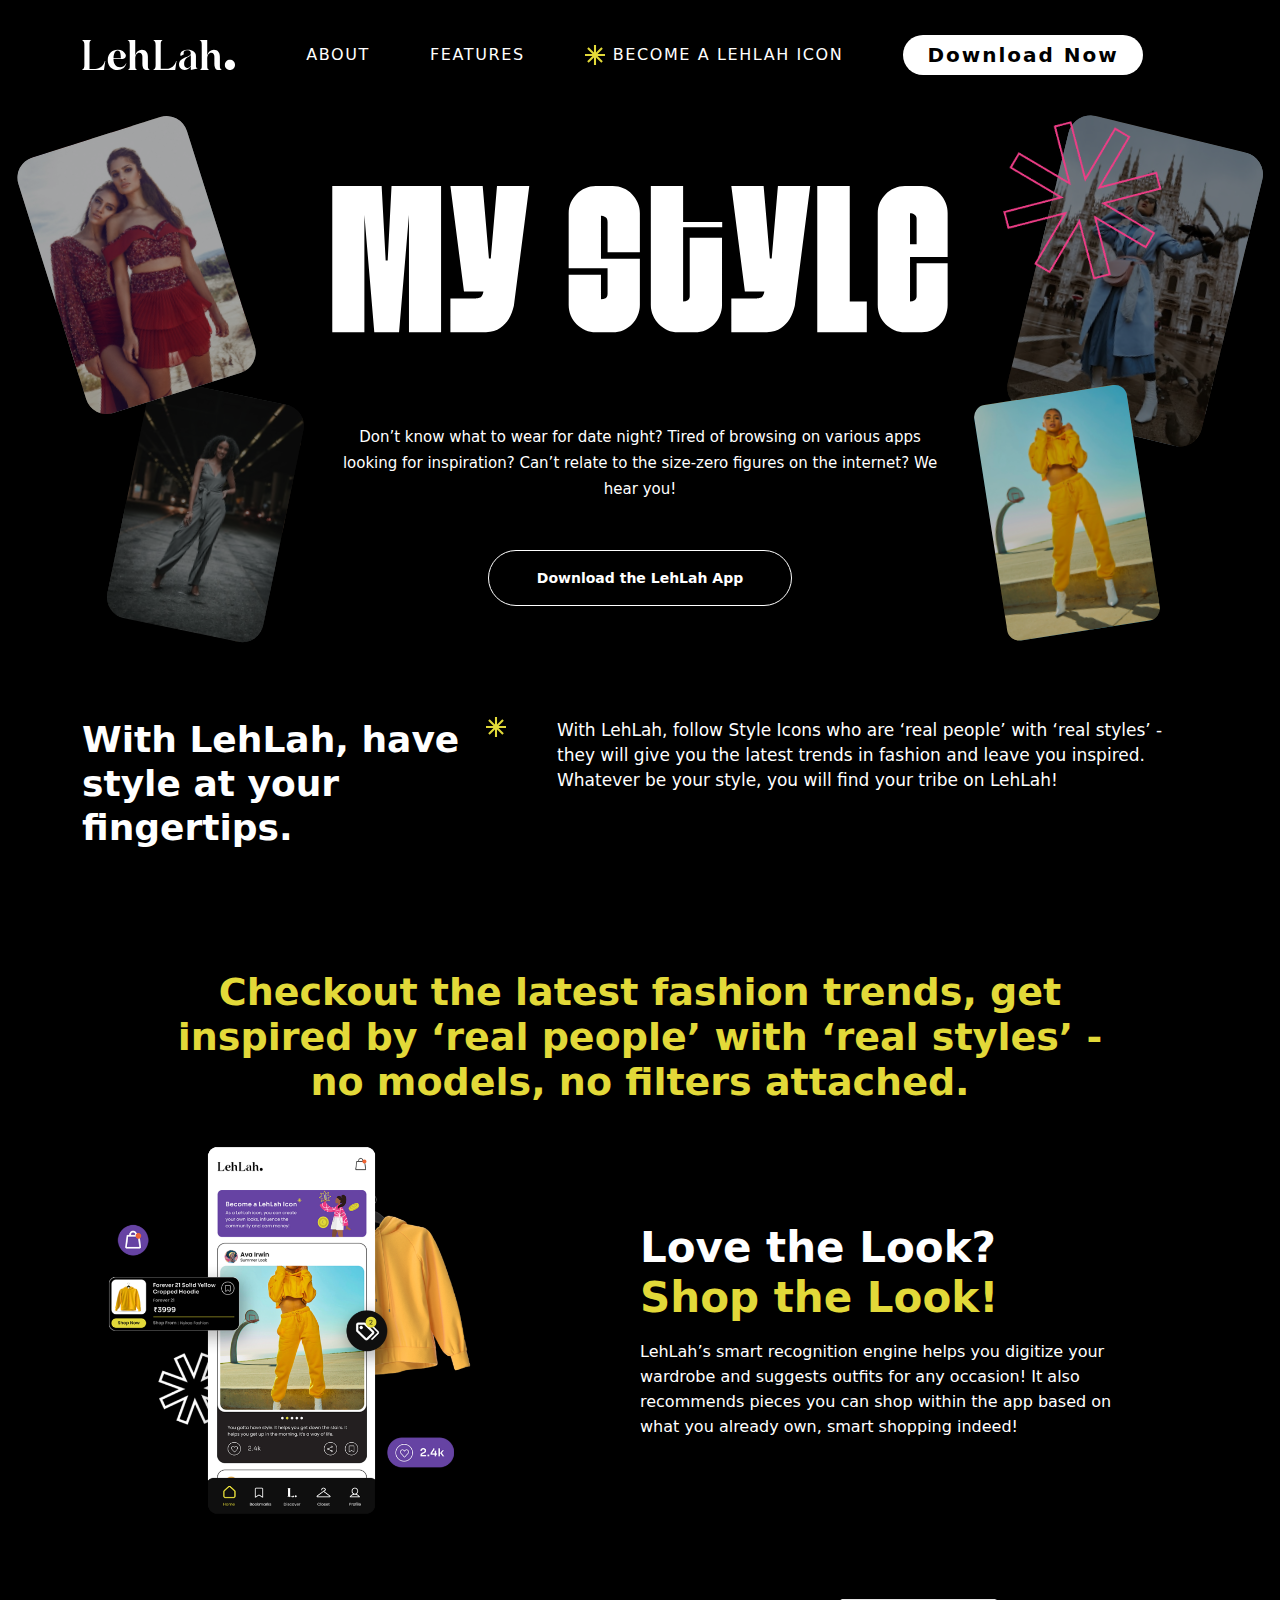
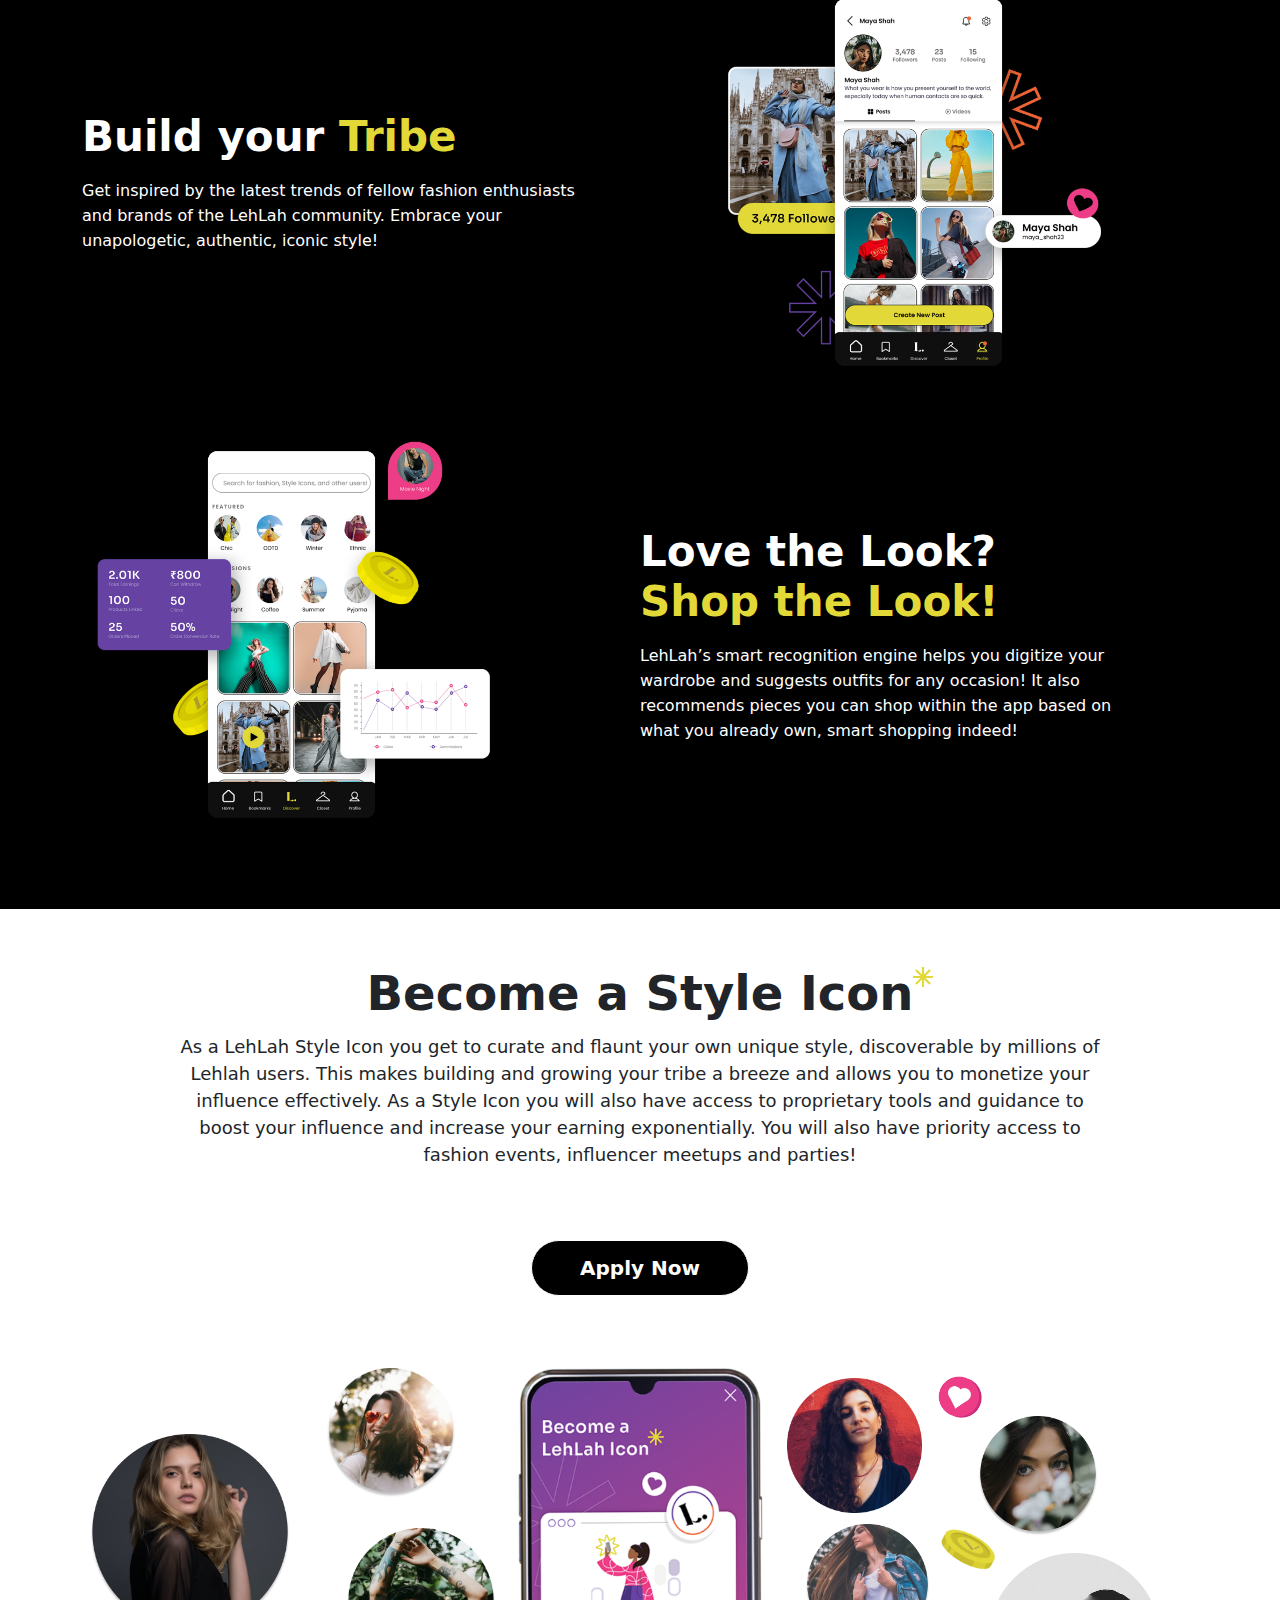
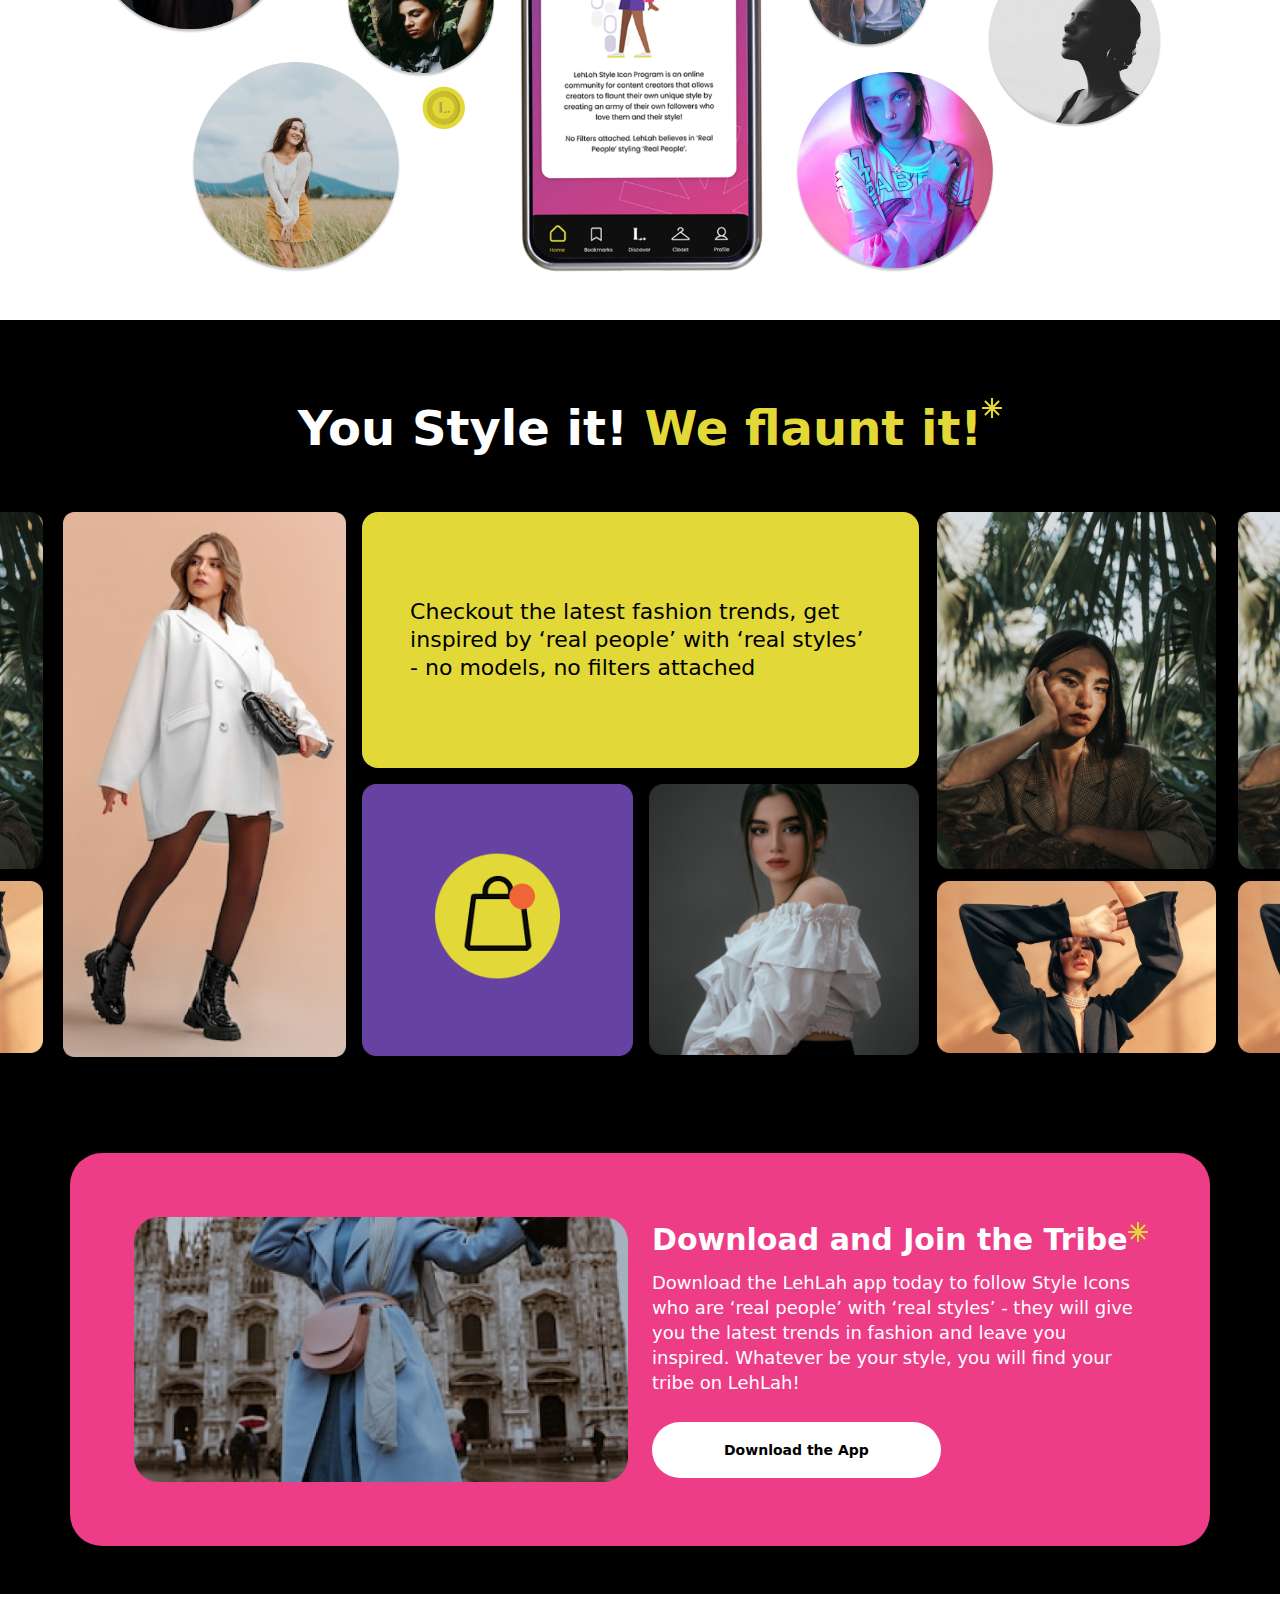
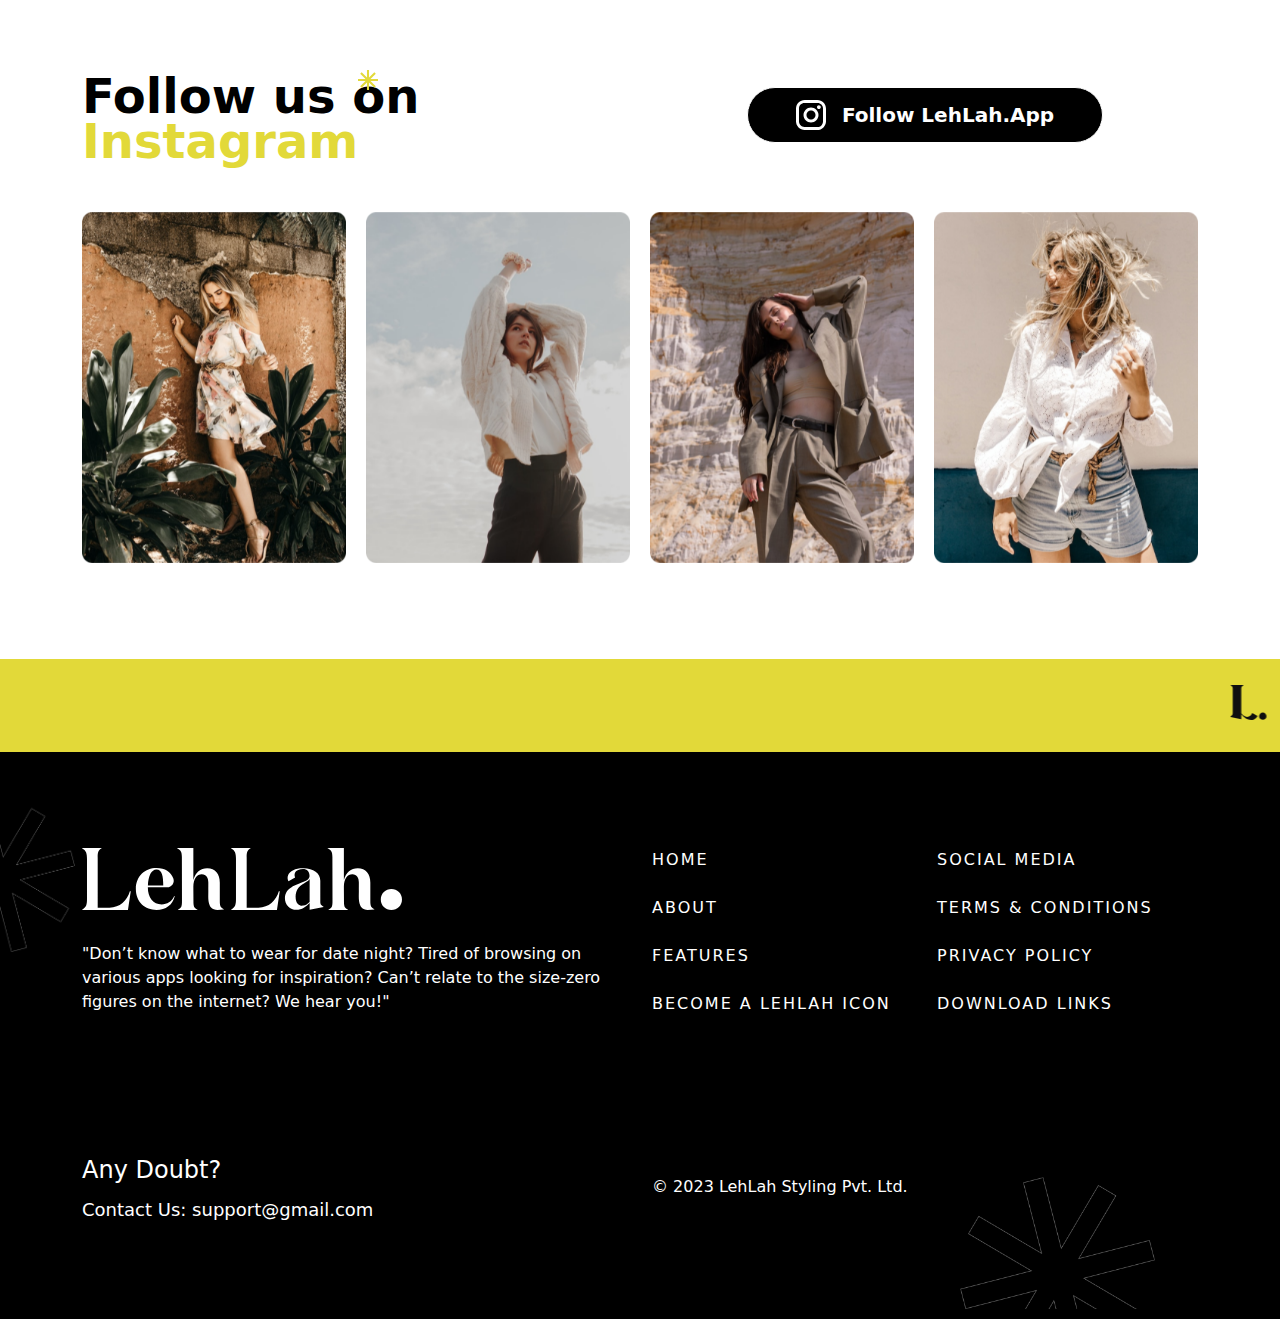
==== index.html @ a59b1213 "-" ====
<!DOCTYPE html>
<html lang="en">
<head>
    <meta charset="UTF-8">
    <!-- Static Required meta tags (should be same on every page) -->
    <meta http-equiv="content-type" content="text/html; charset=utf-8">
    <meta name="viewport" content="width=device-width, initial-scale=1, maximum-scale=1, user-scalable=0, shrink-to-fit=no">
    <meta name="theme-color" content="#1a73e9">
    <meta http-equiv='X-UA-Compatible' content='IE=edge'>

    <meta name="web-author" content="web-author-name">
    <meta name="googlebot" content="all">
    <meta name="revisit-after" content="3 days">
    <meta name="copyright" content="Site Name">
    <meta name="language" content="English">
    <meta name="reply-to" content="info@imgglobalinfotech.com">
    <meta name="distribution" content="Global">
    <meta name="rating" content="General">

    <!-- Twitter Meta -->
    <meta name="twitter:site" content="@miradontsoa">
    <meta name="twitter:creator" content="@miradontsoa">
    <meta name="twitter:card" content="summary">

    <!-- Facebook Meta -->
    <meta property="fb:app_id" content="0">

    <meta property="og:type" content="website">
    <meta property="og:image:type" content="image/jpg">
    <meta property="og:image:width" content="1200">
    <meta property="og:image:height" content="630">

    <!-- Dynamic Meta Tags (Should change for every page) -->

    <title>Lehlah.club</title>

        <!-- Required meta tags -->
    <meta name="title" content="Title here">
    <meta name="discrption" content="Discrption here">
    <meta name="keyword" content="Keyword here">

    <!-- Twitter Meta -->
    <meta name="twitter:title" content="Title here">
    <meta name="twitter:description" content="Discrption here">
    <meta name="twitter:image" content="assets/img/logo.png">

    <!-- Facebook Meta -->
    <meta property="og:url" content="">
    <meta property="og:title" content="Title here">
    <meta property="og:description" content="Discrption here">
    <meta property="og:image" content="assets/img/logo.png">
    <meta property="og:image:secure_url" content="assets/img/logo.png">
    <meta name="classification" content="Title here">
    
    <script src="assets/libs/slider/js/jquery.min.js"></script>
    <link rel="shortcut icon" type="image/x-icon" href="assets/img/logo.png">
    <link rel="icon" type="image/x-icon" href="assets/img/Index/favicon.ico">
    <!-- Bootstrap Css -->
    <link rel="stylesheet" href="assets/css/bootstrap.min.css">
    <!-- Custom Css -->
    <link rel="stylesheet" href="assets/css/style.min.css">
    <!-- slider -->
    <link rel="stylesheet" href="assets/libs/slider/css/owl.carousel.min.css">
</head>
<body class="bg-black">
<!-- navbar start -->
<nav class="navbar navbar-expand-lg container-fluid sticky-top" aria-label="Offcanvas navbar large" id="navbar">
    <div class="container">
          <a class="navbar-brand d-inline-flex" href="index.html"><img src="assets/img/Navbar/logo.svg" height="30px" width="153px" alt="logo" class="nav-logo img-fluid h-100 w-100"></a>
         <button class="navbar-toggler nav-menubtn shadow-none border-0 p-0" type="button" data-bs-toggle="offcanvas" data-bs-target="#offcanvasNavbar2" aria-controls="offcanvasNavbar2" aria-label="Toggle navigation">
           <span class="menu-icon d-inline-flex"><img src="assets/img/Navbar/menu_icon.svg" alt="menu-bar" class="img-fluid w-100 h-100"></span>
         </button>
         <div class="offcanvas offcanvas-end bg-black header-offcanvas" tabindex="-1" id="offcanvasNavbar2" aria-labelledby="offcanvasNavbar3Label">
           <div class="offcanvas-header bg-theme1">
             <div class="offcanvas-logo"><img src="assets/img/Navbar/logo.svg" alt="logo" class="h-100 w-100 img-fluid"></div>
             <button type="button" class="btn-close btn-close-white shadow-none" data-bs-dismiss="offcanvas" aria-label="Close"></button>
           </div>
           <div class="offcanvas-body h-100">
             <ul class="navbar-nav justify-content-center align-items-center flex-grow-1">
               <li class="nav-item">
                 <a class="nav-link fw-normal p-0" href="javascript:;">ABOUT</a>
               </li>
               <li class="nav-item">
                 <a class="nav-link fw-normal p-0" href="javascript:;">FEATURES</a>
               </li>
              <li class="nav-item">
                 <a class="nav-link fw-normal d-flex justify-content-center align-items-center p-0" href="becomelehlahicon.html"><span class="navstar d-inline-flex me-2"><img src="assets/img/Navbar/navStar.svg" alt="company" class="h-100 w-100 img-fluid downarrowimg"></span>BECOME A LEHLAH ICON</a>
               </li>
               <li class="nav-item">
                 <a class="btn position-relative nav-btn overflow-hidden rounded-5 fw-bold py-2 px-4 border-0 d-flex align-items-center justify-content-center" href="https://play.google.com/store/apps/details?id=app.lehlah&_branch_match_id=1176730330030926793&utm_medium=marketing&_branch_referrer=H4sIAAAAAAAAA8soKSkottLXz0nNyEnM0EssKNDLyczL1i9PTSrOLEkFALzjQs4fAAAA"><span class="z-2">Download Now</span></a>
               </li>
             </ul>
           </div>
         </div>
    </div>
</nav>
<!-- navbar end -->

<!-- hero section start -->
<div class="container-fluid heroSection overflow-hidden position-relative">
    <div class="row">
      <div class="col-md-3 col-6">
        <div class="heroleft">
          <img src="assets/img/Index/heroImg1.svg" alt="hero" class="w-100 img-fluid heroimgone">
        </div>
      </div>
      <div class="col-md-6 col-12 herocenter">
        <div class="row">
          <div class="col-12 pt-2">
          <div class="heroanimation position-relative overflow-hidden mt-3">
            <div class="animation mb-5"><img src="assets/img/Index/heroslideimg1.svg" alt="hero-animation" class="w-100 h-100 img-fluid"></div>
            <div class="animation mb-5"><img src="assets/img/Index/heroslideimg2.svg" alt="hero-animation" class="w-100 h-100 img-fluid"></div>
            <div class="animation mb-5"><img src="assets/img/Index/heroslideimg3.svg" alt="hero-animation" class="w-100 h-100 img-fluid"></div>
            <div class="animation mb-5"><img src="assets/img/Index/heroslideimg4.svg" alt="hero-animation" class="w-100 h-100 img-fluid"></div>
            <div class="animation mb-5"><img src="assets/img/Index/heroslideimg5.svg" alt="hero-animation" class="w-100 h-100 img-fluid"></div>
            <div class="animation mb-5"><img src="assets/img/Index/heroslideimg6.svg" alt="hero-animation" class="w-100 h-100 img-fluid"></div>
            <div class="animation mb-5"><img src="assets/img/Index/heroslideimg7.svg" alt="hero-animation" class="w-100 h-100 img-fluid"></div>
            <div class="animation mb-5"><img src="assets/img/Index/heroslideimg8.svg" alt="hero-animation" class="w-100 h-100 img-fluid"></div>
          </div>
          </div>
          <div class="col-12 herocontent fw-medium text-center mb-md-5 mb-4">Don’t know what to wear for date night? Tired of browsing on various apps looking for inspiration? Can’t relate to the size-zero figures on the internet? We hear you!</div>
          <div class="col-12 text-center"><a href="https://play.google.com/store/apps/details?id=app.lehlah&_branch_match_id=1176730330030926793&utm_medium=marketing&_branch_referrer=H4sIAAAAAAAAA8soKSkottLXz0nNyEnM0EssKNDLyczL1i9PTSrOLEkFALzjQs4fAAAA" class="btn custom-btn border border-1  border-white rounded-5 fw-bold d-inline-flex position-relative justify-content-center align-items-center mx-auto px-md-5 px-4 overflow-hidden"><span class="z-2 btnInner">Download the LehLah App</span></a></div>
        </div>
      </div>
      <div class="col-md-3 col-6">
        <div class="heroright position-relative">
        <img src="assets/img/Index/heroimg2.svg" alt="hero" class="w-100 img-fluid heroimgtwo z-1 position-relative">
        <div class="herorotote position-absolute top-0 z-2"><img src="assets/img/Index/rotateheroimg.svg" alt="hero-img" class="h-100"></div>
        </div>
      </div>
    </div>
</div>
<!-- hero section end -->

<!-- style section start -->
<div class="container-fluid stylesection py-md-5 py-4">
  <div class="container py-md-4 py-2">
    <div class="row gy-3">
      <div class="col-md-5 styleleft fw-bold pe-xl-4 position-relative">
        With LehLah, have style at your fingertips.
        <span class="staricon position-absolute navstar"><img src="assets/img/Navbar/navStar.svg" alt="star" class="h-100 w-100 img-fluid"></span>
      </div>
      <div class="col-md-7 styleright fw-medium">With LehLah, follow Style Icons who are ‘real people’ with ‘real styles’ - they will give you the latest trends in fashion and leave you inspired. Whatever be your style, you will find your tribe on LehLah!</div>
    </div>
  </div>
</div>
<!-- style section end -->

<!-- carousel section start-->
<!-- <div class="container-fluid px-0 carouselsection ">
  <div class="owl-carousel owl-theme style-carousel row">
    <div class="item col-12"> 
      <div class="cardd position-relative h-100">
        <div class="carouselimg"><img src="assets/img/Index/carouselimg1.png" alt="carousel-img" class="img-fluid h-100 w-100"></div>
        <div class="row  mx-0 w-100 h-100 position-absolute top-0 start-0 cardd-content">
          <div class="col-12 d-flex justify-content-end pb-5"><div class="arrow rounded-pill m-4"><img src="assets/img/Index/arrow.svg" alt="arrow" class="arrowicon"></div></div>
          <div class="col-12 pt-4 ps-md-3">
            <div class="row mx-0">
              <div class="col-12 cardd-heading fw-bold">For Style Icons</div>
              <div class="col-12 cardd-subheading fw-bold py-2">Build your Fashion Tribe</div>
              <div class="col-12 cardd-title fw-medium">As a LehLah Style Icon, your stay authentic to your style with complete creative freedom to flaunt it just the way your wear it. LehLah believes in 'Real People' styling 'Real People'.</div>
            </div>
          </div>
        </div>
      </div>
    </div>
    <div class="item col-12"> 
      <div class="cardd position-relative h-100">
        <div class="carouselimg"><img src="assets/img/Index/carouselimg2.png" alt="carousel-img" class="w-100 h-100 img-fluid"></div>
        <div class="row position-absolute top-0 start-0 h-100 w-100 mx-0 cardd-content">
          <div class="col-12 d-flex justify-content-end pb-5"><div class="arrow rounded-pill m-4"><img src="assets/img/Index/arrow.svg" alt="arrow" class="arrowicon"></div></div>
          <div class="col-12 pt-4 ps-md-3">
            <div class="row mx-0">
              <div class="col-12  cardd-heading fw-bold">Shop the Look</div>
              <div class="col-12  cardd-subheading fw-bold py-2">Browse through our curated content</div>
              <div class="col-12  cardd-title fw-medium">Search for style inspiration and fashion products  from millions of users and shop the products  that are tried and tested by your favourite Style Icons  right on the app!</div>
            </div>
          </div>
        </div>
   
      </div>
    </div>
    <div class="item col-12"> 
      <div class="cardd position-relative h-100">
        <div class="carouselimg"><img src="assets/img/Index/carouselimg4.png" alt="carousel-img" class="w-100 h-100 img-fluid"></div>
          <div class="row position-absolute top-0 start-0 h-100 w-100 mx-0 cardd-content">
            <div class="col-12 d-flex justify-content-end pb-5"><div class="arrow rounded-pill m-4"><img src="assets/img/Index/arrow.svg" alt="arrow" class="arrowicon"></div></div>
            <div class="col-12 pt-4 ps-md-3">
              <div class="row mx-0">
                <div class="col-12 cardd-heading fw-bold">Earn Money</div>
                <div class="col-12 cardd-subheading fw-bold py-2">Monetize your Influence</div>
                <div class="col-12 cardd-title fw-medium">Every time someone shop's your look you earn a % of the purchase.</div>
              </div>
            </div>
          </div>
      </div>
    </div>
</div>
</div> -->
<!-- carousel section end-->

<!-- latest fashion section start -->
<div class="container-fluid latest-fashion py-md-5 py-4">
  <div class="container">
    <div class="row">
      <div class="col-md-10 latestfashionheading fw-bold  mx-auto text-center">Checkout the latest fashion trends, get inspired by ‘real people’ with ‘real styles’ - no models, no filters attached.</div>
      <div class="col-12 py-md-3 py-2">
        <div class="row align-items-center mx-0">
          <div class="col-md-6 px-0">
            <div class="fashionimg mx-md-0 mx-auto"><img src="assets/img/Index/fashionimg1.png" alt="fashion" class="img-fluid h-100 w-100"></div>
          </div>
          <div class="col-md-6 px-0">
            <div class="row fashion-content mx-0">
              <div class="col-12 px-0 fashion-subheading fw-bold ">Love the Look?</div>
              <div class="col-12 px-0 fashion-subheading text-theme1 fw-bold">Shop the Look!</div>
              <div class="col-sm-11 px-0 fashion-title fw-medium mt-3 ">LehLah’s smart recognition engine helps you digitize your wardrobe and suggests outfits for any occasion! It also recommends pieces you can shop within the app based on what you already own, smart shopping indeed!</div>
            </div>
          </div>
        </div>
      </div>
      <div class="col-12 py-md-3 py-2">
        <div class="row align-items-center mx-0">
          <div class="col-md-6 px-0 order-2 order-md-1">
            <div class="row fashion-content mx-0">
              <div class="col-12 px-0 fashion-subheading fw-bold">Build your <span class="text-theme1">Tribe</span> </div>
              <div class="col-sm-11 px-0 fashion-title fw-medium mt-3 ">Get inspired by the latest trends of fellow fashion enthusiasts and brands of the LehLah community. Embrace your unapologetic, authentic, iconic style!</div>
            </div>
          </div>
          <div class="col-md-6 px-0 order order-1 order-md-2">
            <div class="fashionimg mx-auto"><img src="assets/img/Index/fashionimg2.png" alt="fashion" class="img-fluid h-100 w-100"></div>
          </div>
        </div>
      </div>
      <div class="col-12 py-md-3 py-2">
        <div class="row align-items-center mx-0">
          <div class="col-md-6 px-0">
            <div class="fashionimg mx-md-0 mx-auto"><img src="assets/img/Index/fashionimg3.png" alt="fashion" class="img-fluid h-100 w-100"></div>
          </div>
          <div class="col-md-6 px-0">
            <div class="row fashion-content mx-0">
              <div class="col-12 px-0 fashion-subheading fw-bold ">Love the Look?</div>
              <div class="col-12 px-0 fashion-subheading text-theme1 fw-bold">Shop the Look!</div>
              <div class="col-sm-11 px-0 fashion-title fw-medium mt-3">LehLah’s smart recognition engine helps you digitize your wardrobe and suggests outfits for any occasion! It also recommends pieces you can shop within the app based on what you already own, smart shopping indeed!</div>
            </div>
          </div>
        </div>
      </div>
    </div>
  </div>
</div>
<!-- latest fashion section end -->

<!-- style-icon section start -->
<div class="container-fluid styleicon bg-white py-md-5 py-4">
  <div class="container">
    <div class="row">
      <div class="col-12 fw-bold styleicon-heading text-center position-relative">Become a Style Icon<span class="staricon position-absolute navstar"><img src="assets/img/Navbar/navStar.svg" alt="star" class="h-100 w-100 img-fluid"></span></div>
      <div class="col-lg-10 mx-auto text-center styleicon-title fw-medium pt-1 pb-md-4 pb-2">As a LehLah Style Icon you get to curate and flaunt your own unique style, discoverable by millions of Lehlah users. This makes building and growing your tribe a breeze and allows you to monetize your influence effectively. As a Style Icon you will also have access to proprietary tools and guidance to boost your influence and increase your earning exponentially. You will also have priority access to fashion events, influencer meetups and parties!</div>
      <div class="col-12 text-center py-lg-5 py-md-4 py-2"><a href="https://play.google.com/store/apps/details?id=app.lehlah&_branch_match_id=1176730330030926793&utm_medium=marketing&_branch_referrer=H4sIAAAAAAAAA8soKSkottLXz0nNyEnM0EssKNDLyczL1i9PTSrOLEkFALzjQs4fAAAA" class="btn custom-btn apply-btn border border-1  border-white rounded-5 fw-bold d-inline-flex position-relative justify-content-center align-items-center mx-auto px-5 overflow-hidden"><span class="z-2 btnInner">Apply Now</span></a></div>
      <div class="col-12 pt-md-4 pt-2">
        <div class="row userIcons">
          <div class="col position-relative">
            <div class="iconone position-absolute"><img src="assets/img/Index/user5.png" alt="user" class="w-100 h-100 img-fluid"></div>
            <div class="icontwo position-absolute"><img src="assets/img/Index/user2.png" alt="user" class="w-100 h-100 img-fluid"></div>
            <div class="iconthree position-absolute"><img src="assets/img/Index/user3.png" alt="user" class="w-100 h-100 img-fluid"></div>
            <div class="iconfour position-absolute"><img src="assets/img/Index/user4.png" alt="user" class="w-100 h-100 img-fluid"></div>
            <div class="iconfive position-absolute"><img src="assets/img/Index/user1.png" alt="user" class="w-100 h-100 img-fluid"></div>
          </div>
          <div class="col-md-auto col-6 mx-auto">
            <div class="mobile-icon mx-auto"><img src="assets/img/Index/mobile.png" alt="mobile" class="w-100 h-100 img-fluid"></div>
          </div>
          <div class="col position-relative">
            <div class="iconsix position-absolute"><img src="assets/img/Index/user6.png" alt="user" class="w-100 h-100 img-fluid"></div>
            <div class="iconseven position-absolute"><img src="assets/img/Index/user7.png" alt="user" class="w-100 h-100 img-fluid"></div>
            <div class="iconeight position-absolute"><img src="assets/img/Index/user8.png" alt="user" class="w-100 h-100 img-fluid"></div>
            <div class="iconnine position-absolute"><img src="assets/img/Index/user11.png" alt="user" class="w-100 h-100 img-fluid"></div>
            <div class="iconten position-absolute"><img src="assets/img/Index/user10.png" alt="user" class="w-100 h-100 img-fluid"></div>
            <div class="iconelevn position-absolute"><img src="assets/img/Index/user12.png" alt="user" class="w-100 h-100 img-fluid"></div>
            <div class="icontwelv position-absolute"><img src="assets/img/Index/user13.png" alt="user" class="w-100 h-100 img-fluid"></div>
          </div>
        </div>
      </div>
    </div>
  </div>
</div>
<!-- style-icon section end -->

<!-- icon-testimonal section start -->
<div class="container-fluid iconTestimonal py-md-5 py-4 px-0 overflow-x-hidden">
    <div class="row">
      <div class="col-12 testimonal-heading fw-bold pt-md-4 pt-sm-2 text-center position-relative">You Style it! <span class="text-theme1"> We flaunt it!</span> <span class="staricon position-absolute navstar top-0"><img src="assets/img/Navbar/navStar.svg" alt="star" class="h-100 w-100 img-fluid"></span></div>
      <div class="col-12 mt-md-5 mt-4">
        <div class="owl-carousel owl-theme icon-carousel ">
          <div class="item">
            <div class="row mx-0 g-2">
              <div class="col-lg-3 col-6">
                <div class="testiconone h-100"><img src="assets/img/Index/testimonal1.png" alt="testimonal" class="h-100 img-fluid"></div>
              </div>
              <div class="col-6 d-lg-block d-none">
                <div class="row mx-0 g-3 h-100 ">
                  <div class="col-12  center ">
                    <div class="testimonal-title fw-medium bg-theme1 rounded-4 h-100 d-flex justify-content-center align-items-center p-5">Checkout the latest fashion trends, get inspired by ‘real people’ with ‘real styles’ - no models, no filters attached</div>
                    </div>
                  <div class="col-6"><div class="testiconthree "><img src="assets/img/Index/testimonal2.png" alt="testimonal" class=" w-100 h-100 img-fluid"></div></div>
                  <div class="col-6"><div class="testiconthree "><img src="assets/img/Index/testimonal3.png" alt="testimonal" class=" w-100 h-100 img-fluid"></div></div>
                </div>
              </div>
              <div class="col-lg-3 col-6">
                <div class="row mx-0 h-100 g-1 ">
                  <div class="col-12 "><img src="assets/img/Index/testimonal4.png" alt="Testimonal" class="w-100 h-100 img-fluid"></div>
                  <div class="col-12 pt-2"><img src="assets/img/Index/testimonal5.png" alt="Testimonal" class="w-100 h-100 img-fluid"></div>
                </div>
              </div>
            </div>
          </div>
          <div class="item">
            <div class="row mx-0 g-2">
              <div class="col-lg-3 col-6">
                <div class="row mx-0 h-100 g-1 ">
                  <div class="col-12 "><img src="assets/img/Index/testimonal4.png" alt="Testimonal" class="w-100 h-100 img-fluid"></div>
                  <div class="col-12 pt-2"><img src="assets/img/Index/testimonal5.png" alt="Testimonal" class="w-100 h-100 img-fluid"></div>
                </div>
              </div>
              <div class="col-lg-3 col-6">
                <div class="testiconone h-100"><img src="assets/img/Index/testimonal1.png" alt="testimonal" class="h-100 img-fluid"></div>
              </div>
              <div class="col-6 d-lg-block d-none">
                <div class="row mx-0 g-3 h-100 ">
                  <div class="col-12  center ">
                    <div class="testimonal-title fw-medium bg-theme1 rounded-4 h-100 d-flex justify-content-center align-items-center p-5">Checkout the latest fashion trends, get inspired by ‘real people’ with ‘real styles’ - no models, no filters attached</div>
                    </div>
                  <div class="col-6"><div class="testiconthree "><img src="assets/img/Index/testimonal2.png" alt="testimonal" class=" w-100 h-100 img-fluid"></div></div>
                  <div class="col-6"><div class="testiconthree "><img src="assets/img/Index/testimonal3.png" alt="testimonal" class=" w-100 h-100 img-fluid"></div></div>
                </div>
              </div>
            </div>
          </div>
          <div class="item">
            <div class="row mx-0 g-2">
              <div class="col-6 d-lg-block d-none">
                <div class="row mx-0 g-3 h-100 ">
                  <div class="col-12  center ">
                    <div class="testimonal-title fw-medium bg-theme1 rounded-4 h-100 d-flex justify-content-center align-items-center p-5">Checkout the latest fashion trends, get inspired by ‘real people’ with ‘real styles’ - no models, no filters attached</div>
                    </div>
                  <div class="col-6"><div class="testiconthree "><img src="assets/img/Index/testimonal2.png" alt="testimonal" class=" w-100 h-100 img-fluid"></div></div>
                  <div class="col-6"><div class="testiconthree "><img src="assets/img/Index/testimonal3.png" alt="testimonal" class=" w-100 h-100 img-fluid"></div></div>
                </div>
              </div>
              <div class="col-lg-3 col-6">
                <div class="testiconone h-100"><img src="assets/img/Index/testimonal1.png" alt="testimonal" class="h-100 img-fluid"></div>
              </div>
              <div class="col-lg-3 col-6">
                <div class="row mx-0 h-100 g-1 ">
                  <div class="col-12 "><img src="assets/img/Index/testimonal4.png" alt="Testimonal" class="w-100 h-100 img-fluid"></div>
                  <div class="col-12 pt-2"><img src="assets/img/Index/testimonal5.png" alt="Testimonal" class="w-100 h-100 img-fluid"></div>
                </div>
              </div>
            </div>
          </div>
        </div>
        
        <!-- <div class="owl-carousel owl-theme icon-carousel ">
          <div class="item">
            <div class="row mx-0">
              <div class="col-lg-3 col-6">
                <div class="testiconone h-100"><img src="assets/img/Index/testimonal1.png" alt="testimonal" class="h-100 img-fluid"></div>
              </div>
              <div class="col-6 px-0 d-lg-block d-none">
                <div class="row mx-0 h-100 gy-1">
                  <div class="col-12 px-0 center mb-2">
                    <div class="testimonal-title fw-medium bg-theme1 rounded-4 h-100 d-flex justify-content-center align-items-center p-5">Checkout the latest fashion trends, get inspired by ‘real people’ with ‘real styles’ - no models, no filters attached</div>
                    </div>
                  <div class="col-6 px-0"><div class="testiconthree h-100"><img src="assets/img/Index/testimonal2.png" alt="testimonal" class=" w-100 img-fluid"></div></div>
                  <div class="col-6 pe-0"><div class="testiconthree h-100"><img src="assets/img/Index/testimonal3.png" alt="testimonal" class=" w-100 img-fluid"></div></div>
                </div>
              </div>
              <div class="col-lg-3 col-6">
                <div class="row mx-0 h-100 gy-1">
                  <div class="col-12 px-0 mb-3"><img src="assets/img/Index/testimonal4.png" alt="Testimonal" class="w-100 img-fluid"></div>
                  <div class="col-12 px-0"><img src="assets/img/Index/testimonal5.png" alt="Testimonal" class="w-100 img-fluid"></div>
                </div>
              </div>
            </div>
          </div>
          <div class="item">
            <div class="row mx-0">
              <div class="col-lg-3 col-6">
                <div class="testiconone h-100"><img src="assets/img/Index/testimonal1.png" alt="testimonal" class="h-100 img-fluid"></div>
              </div>
              <div class="col-6 px-0 d-lg-block d-none">
                <div class="row mx-0 h-100 gy-1">
                  <div class="col-12 px-0 center mb-2">
                    <div class="testimonal-title fw-medium bg-theme1 rounded-4 h-100 d-flex justify-content-center align-items-center p-5">Checkout the latest fashion trends, get inspired by ‘real people’ with ‘real styles’ - no models, no filters attached</div>
                    </div>
                  <div class="col-6 px-0"><div class="testiconthree h-100"><img src="assets/img/Index/testimonal2.png" alt="testimonal" class=" w-100 img-fluid"></div></div>
                  <div class="col-6 pe-0"><div class="testiconthree h-100"><img src="assets/img/Index/testimonal3.png" alt="testimonal" class=" w-100 img-fluid"></div></div>
                </div>
              </div>
              <div class="col-lg-3 col-6">
                <div class="row mx-0 h-100 gy-1">
                  <div class="col-12 px-0 mb-3"><img src="assets/img/Index/testimonal4.png" alt="Testimonal" class="w-100 img-fluid"></div>
                  <div class="col-12 px-0"><img src="assets/img/Index/testimonal5.png" alt="Testimonal" class="w-100 img-fluid"></div>
                </div>
              </div>
            </div>
          </div>
          <div class="item">
            <div class="row mx-0">
              <div class="col-lg-3 col-6">
                <div class="testiconone h-100"><img src="assets/img/Index/testimonal1.png" alt="testimonal" class="h-100 img-fluid"></div>
              </div>
              <div class="col-6 px-0 d-lg-block d-none">
                <div class="row mx-0 h-100 gy-1">
                  <div class="col-12 px-0 center mb-2">
                    <div class="testimonal-title fw-medium bg-theme1 rounded-4 h-100 d-flex justify-content-center align-items-center p-5">Checkout the latest fashion trends, get inspired by ‘real people’ with ‘real styles’ - no models, no filters attached</div>
                    </div>
                  <div class="col-6 px-0"><div class="testiconthree h-100"><img src="assets/img/Index/testimonal2.png" alt="testimonal" class=" w-100 img-fluid"></div></div>
                  <div class="col-6 pe-0"><div class="testiconthree h-100"><img src="assets/img/Index/testimonal3.png" alt="testimonal" class=" w-100 img-fluid"></div></div>
                </div>
              </div>
              <div class="col-lg-3 col-6">
                <div class="row mx-0 h-100 gy-1">
                  <div class="col-12 px-0 mb-3"><img src="assets/img/Index/testimonal4.png" alt="Testimonal" class="w-100 img-fluid"></div>
                  <div class="col-12 px-0"><img src="assets/img/Index/testimonal5.png" alt="Testimonal" class="w-100 img-fluid"></div>
                </div>
              </div>
            </div>
          </div>
      </div>  -->
      </div>
    </div>

</div> 
<!-- icon-testimonal section start -->

<!-- download app section start -->
<div class="container-fluid downloadapp py-md-5 py-4">
  <div class="container bg-theme3 p-lg-5 p-md-4 p-sm-3 p-2 rounded-5">
    <div class="row p-3 gy-3">
      <div class="col-lg-6">
          <div class="showimg h-100"><img src="assets/img/Index/videoThumb.png" alt="video" class="h-100 w-100"></div>
      </div>
      <div class="col-lg-6">
        <div class="row mx-0 download-content h-100">
          <div class="col-12 px-0 position-relative download-heading fw-semibold">Download and Join the Tribe<span class="staricon navstar d-inline-flex position-absolute follow-staricon"><img src="assets/img/Navbar/navStar.svg" alt="star" class="h-100 w-100 img-fluid"></span></div>
          <div class="col-12 px-0 download-title fw-medium mt-1">Download the LehLah app today to follow Style Icons who are ‘real people’ with ‘real styles’ - they will give you the latest trends in fashion and leave you inspired. Whatever be your style, you will find your tribe on LehLah!</div>
          <div class="col-12 mt-md-4 mt-3 px-0 text-lg-start text-center">
            <a href="https://play.google.com/store/apps/details?id=app.lehlah&_branch_match_id=1176730330030926793&utm_medium=marketing&_branch_referrer=H4sIAAAAAAAAA8soKSkottLXz0nNyEnM0EssKNDLyczL1i9PTSrOLEkFALzjQs4fAAAA" class="btn custom-btn  border-0 rounded-5 fw-bold bg-white  px-5 d-inline-flex position-relative justify-content-center align-items-center mx-auto px-5 overflow-hidden"><span class="z-2 btnInner text-black px-md-4 px-2 ">Download the App</span>
          </a></div>
        </div>
      </div>
    </div>
  </div>
</div>
<!-- download app section end -->

<!-- follow section start -->
<div class="container-fluid followoninsta py-md-5 py-4 bg-white">
  <div class="container pt-md-4">
    <div class="row align-items-center gy-md-0 gy-3">
      <div class="col-md-6 follow-heading fw-bolder position-relative text-md-start text-center mt-2">Follow us on <span class="text-theme1">Instagram</span> <span class="staricon position-absolute navstar follow-staricon"><img src="assets/img/Navbar/navStar.svg" alt="star" class="h-100 w-100 img-fluid"></span></div>
      <div class="col-md-6 text-center">
        <a href="https://play.google.com/store/apps/details?id=app.lehlah&_branch_match_id=1176730330030926793&utm_medium=marketing&_branch_referrer=H4sIAAAAAAAAA8soKSkottLXz0nNyEnM0EssKNDLyczL1i9PTSrOLEkFALzjQs4fAAAA" class="btn custom-btn apply-btn border border-1 border-white rounded-5 fw-bold d-inline-flex position-relative justify-content-center align-items-center mx-auto px-md-5 px-4 overflow-hidden">
          <div class="z-2 pe-md-3 pe-2"><img src="assets/img/Index/insta.svg" alt="insta" class="h-100 w-100 img-fluid instagram"></div>
          <span class="z-2 btnInner">Follow LehLah.App</span>
        </a>
      </div>
      <div class="col-12 py-md-5 py-2">
        <div class="row owl-carousel owl-theme follow-carousel m-0">
          <div class="col-12 item">
            <div class="followimg"><img src="assets/img/Index/instagram1.png" alt="follow" class="w-100 h-100 img-fluid followicon"></div>
          </div>
          <div class="col-12 item">
            <div class="followimg"><img src="assets/img/Index/instagram2.png" alt="follow" class="w-100 img-fluid followicon"></div>
          </div>
          <div class="col-12 item">
            <div class="followimg"><img src="assets/img/Index/instagram3.png" alt="follow" class="w-100 img-fluid followicon"></div>
          </div>
          <div class="col-12 item">
            <div class="followimg"><img src="assets/img/Index/instagram4.png" alt="follow" class="w-100 img-fluid followicon"></div>
          </div>
          
        </div>
      </div>
  </div>
  </div>

</div> 
<!-- follow section end -->


<!-- real style section start -->
<div class="container-fluid realstyle bg-theme1 py-md-4 py-3 marquee marquee1">
  <marquee behavior="scroll" direction="left" onmouseover="this.stop();" onmouseout="this.start()";>
    <a href="javascript:;" class="mx-md-5 mx-4"><img src="assets/img/Index/marqueeImg.svg" alt="real style"></a>
    <a href="javascript:;" class="mx-md-5 mx-4"><img src="assets/img/Index/marqueeImg.svg" alt="real style"></a>
    <a href="javascript:;" class="mx-md-5 mx-4"><img src="assets/img/Index/marqueeImg.svg" alt="real style"></a>
    <a href="javascript:;" class="mx-md-5 mx-4"><img src="assets/img/Index/marqueeImg.svg" alt="real style"></a>
    <a href="javascript:;" class="mx-md-5 mx-4"><img src="assets/img/Index/marqueeImg.svg" alt="real style"></a>
  </marquee>
</div>
<!-- real style section end -->

<!-- footer start -->
<div class="container-fluid footer py-md-5 py-4 position-relative">
  <div class="container py-md-5 py-3">
    <div class="row gy-md-5 gy-4">
      <div class="col-lg-6">
        <a href="index.html" class="d-block footer-logo pb-2"><img src="assets/img/Footer/footerlogo.svg" alt="logo" class="w-100 h-100 img-fluid"></a>
        <div class="footer-title fw-medium pt-md-4 pt-3">"Don’t know what to wear for date night? Tired of browsing on various apps looking for inspiration? Can’t relate to the size-zero figures on the internet? We hear you!"</div>
      </div>
      <div class="col-lg-3 col-6">
        <ul class="d-flex flex-column gap-md-4 gap-3 list-unstyled">
          <li><a href="javascript:;" class="text-decoration-none links fw-normal d-block">HOME</a></li>
          <li><a href="javascript:;" class="text-decoration-none links fw-normal d-block">ABOUT</a></li>
          <li><a href="javascript:;" class="text-decoration-none links fw-normal d-block">FEATURES</a></li>
          <li><a href="becomelehlahicon.html" class="text-decoration-none links fw-normal d-block">BECOME A LEHLAH ICON</a></li>
        </ul>
      </div>
      <div class="col-lg-3 col-6">
        <ul class="d-flex flex-column gap-md-4 gap-3 list-unstyled">
          <li><a href="javascript:;" class="text-decoration-none links fw-normal d-block">SOCIAL MEDIA</a></li>
          <li><a href="terms&condition.html" class="text-decoration-none links fw-normal d-block">TERMS & CONDITIONS</a></li>
          <li><a href="privacypolicy.html" class="text-decoration-none links fw-normal d-block">PRIVACY POLICY</a></li>
          <li><a href="https://play.google.com/store/apps/details?id=app.lehlah&_branch_match_id=1176730330030926793&utm_medium=marketing&_branch_referrer=H4sIAAAAAAAAA8soKSkottLXz0nNyEnM0EssKNDLyczL1i9PTSrOLEkFALzjQs4fAAAA" class="text-decoration-none links fw-normal d-block">DOWNLOAD LINKS</a></li>
        </ul>
      </div>
      <div class="col-12 pt-md-5  px-0">
        <div class="row mx-0 pt-md-4 align-items-center gy-md-0 gy-2">
          <div class="col-lg-6 text-md-start text-center">
            <div class="doubt fw-medium">Any Doubt?</div>
            <div class="mail fw-medium mt-2">Contact Us: <a href="mailto:support@gmail.com" class="text-decoration-none email">support@gmail.com</a></div>
          </div>
          <div class="col-lg-6 copyright fw-medium text-md-start text-center">© 2023 LehLah Styling Pvt. Ltd.</div>
        </div>
      </div>
    </div>
  </div>
</div>
<!-- footer end -->

  <!-- Bootstrap Js -->
  <script src="assets/libs/bootstrap/js/bootstrap.bundle.min.js"></script>
  <!-- slider -->
  <script src="assets/libs/slider/js/owl.carousel.min.js"></script>
  <!-- Custom Js -->
  <script src="assets/js/index.js"></script>
  <script>
    $('.style-carousel').owlCarousel({
    loop:true,
    margin:0,
    nav:false,
    dots:true,
    responsive:{
        0:{
            items:1
        },
        420:{
          items:2
        },
        600:{
            items:2
        },
        1000:{
            items:3
        }
    }
})
$('.follow-carousel').owlCarousel({
    loop:true,
    margin:20,
    nav:false,
    responsive:{
      0:{
            items:1.2
        },
        420:{
          items:2.2
        },
        600:{
            items:3
        },
        1000:{
            items:4
        }
    }
})

// icon-testimoanl
$('.icon-carousel').owlCarousel({
    center:true,
    loop:true,
    margin:10,
    nav:false,
    dots:false,
    autoplay:false,
    autoplayTimeout:5000,
    autoplayHoverPause:false,  
    responsive:{
        0:{
            items:1.1
        },
        600:{
            items:1.2
        },
        1000:{
            items:1.1
        }
    }
})


  </script>
</body>
</html>
---- assets/css/style.min.css ----
::-webkit-scrollbar-track{background-color:rgba(0,0,0,0)}::-webkit-scrollbar{width:6px;background-color:rgba(0,0,0,0)}::-webkit-scrollbar-thumb{background-color:#e2d939}body{scroll-behavior:smooth}.navstar{height:20px;width:20px}.form-control{font-size:14px;padding:12px}.nav-btn{background:#fff;font-size:20px;line-height:normal;color:#000 !important;white-space:nowrap;transition:all .3s ease-in-out;letter-spacing:2px}.nav-btn::before{content:"";height:100%;position:absolute;background-color:#e2d939;width:0;top:0;left:0;z-index:1;transition:all .3s ease-in-out}.nav-btn:hover::before{width:100%}.nav-btn:focus{background-color:#efea92;color:#061b2a}.nav-btn:active{background-color:#efea92 !important;color:#061b2a !important}.custom-btn{font-size:14px;color:#fff !important;line-height:normal;height:56px;transition:all .3s ease-in-out}.custom-btn .instagram{transition:all .3s ease-in-out}.custom-btn::before{content:"";height:100%;position:absolute;background-color:#e2d939;width:0;top:0;left:0;z-index:1;transition:all .3s ease-in-out}.custom-btn:hover{color:#000 !important}.custom-btn:hover::before{width:100%}.custom-btn:hover .instagram{filter:invert(1)}.apply-btn{background-color:#000;color:#fff;font-size:20px}.navbar{height:110px;background-color:#000}.navbar .navbar-brand{width:153px}.navbar .menu-icon{width:22px}.navbar .header-offcanvas .btn-close{font-size:13px}.navbar .header-offcanvas .navbar-nav{gap:60px}.navbar .header-offcanvas .navbar-nav .nav-item .nav-link{font-size:16px;color:#fff;line-height:24px;letter-spacing:.1em;transition:all .3s ease-in-out}.navbar .header-offcanvas .navbar-nav .nav-item .nav-link:hover{color:#e2d939}.fixed-navbar{animation-name:fixedAnim;animation-duration:1s;animation-fill-mode:forwards;background-color:rgba(0,0,0,.7);-webkit-backdrop-filter:blur(15px);backdrop-filter:blur(15px)}.footer::before{content:"";position:absolute;top:50px;left:0;width:7%;height:27%;background:url(../img/Footer/footerImg2.png) no-repeat;background-size:75px auto}.footer::after{content:"";position:absolute;bottom:0;right:0;width:25%;height:25%;background:url(../img/Footer/footerimg3.png) no-repeat;background-size:195px auto}.footer .footer-logo{max-width:320px}.footer .footer-title{font-size:16px;color:#fff}.footer .links{font-size:16px;color:#fff;letter-spacing:2px;transition:all .3s ease-in-out}.footer .links:hover{color:#e2d939;transform:translateX(8px)}.footer .doubt{font-size:24px;color:#fff}.footer .mail{font-size:18px;color:#fff}.footer .mail .email{font-size:18px;color:#fff}.footer .copyright{font-size:16px;color:#fff}.heroSection .heroleft{max-width:300px}.heroSection .heroleft:hover .heroimgone{transform:scale(1.1)}.heroSection .heroleft .heroimgone{transition:all .3s ease-in-out}.heroSection .herocenter .heroanimation{height:290px}.heroSection .herocenter .heroanimation .animation{height:250px;animation:move 25s;animation-iteration-count:infinite;animation-delay:3s;position:relative}@keyframes move{0%{top:0px}6%{top:calc(-100% - 1.5rem)}12%{top:calc(-100% - 1.5rem)}18%{top:calc(-200% - 3rem)}24%{top:calc(-200% - 3rem)}30%{top:calc(-300% - 4.5rem)}36%{top:calc(-300% - 4.5rem)}42%{top:calc(-400% - 6rem)}48%{top:calc(-400% - 6rem)}60%{top:calc(-500% - 7.5rem)}66%{top:calc(-500% - 7.5rem)}72%{top:calc(-600% - 9rem)}78%{top:calc(-600% - 9rem)}84%{top:0px}100%{top:0px}}.heroSection .herocenter .herocontent{font-size:15px;line-height:26px;color:#fff}.heroSection .heroright{max-width:300px}.heroSection .heroright:hover .heroimgtwo{transform:scale(1.1);z-index:3 !important}.heroSection .heroright .heroimgtwo{transition:all .3s ease-in-out}.heroSection .heroright .herorotote{height:180px;left:20px;animation:rotation 5s linear infinite}@keyframes rotation{from{transform:rotate(0deg)}to{transform:rotate(359deg)}}.stylesection .styleleft{font-size:36px;line-height:44px;color:#fff}.stylesection .styleleft .staricon{top:-15px;right:39px}.stylesection .styleright{font-size:17px;line-height:25px;color:#fff}.carouselsection .cardd .cardd-content{background:linear-gradient(180deg, rgba(15, 15, 15, 0) 0%, #0F0F0F 92.71%)}.carouselsection .cardd .cardd-content .arrow{height:55px;width:55px;background-color:#e2d939;padding:11px}.carouselsection .cardd .cardd-content .arrow .arrowicon{transition:all .3s ease-in-out}.carouselsection .cardd .cardd-content .cardd-heading{font-size:32px;line-height:38px;color:#fff}.carouselsection .cardd .cardd-content .cardd-subheading{font-size:18px;line-height:26px;color:#fff}.carouselsection .cardd .cardd-content .cardd-title{font-size:14px;color:#fff;line-height:normal}.carouselsection .cardd:hover .arrow .arrowicon{transform:rotate(45deg)}.carouselsection .owl-dots{display:flex;justify-content:center;gap:10px}.carouselsection .owl-dots .owl-dot{height:10px;width:10px;border-radius:50%;background-color:#e2d939}.carouselsection .owl-dots .owl-dot:active{height:12px;width:12px;background-color:#e2d939}.latest-fashion .latestfashionheading{font-size:38px;line-height:45px;color:#e2d939}.latest-fashion .fashionimg{max-height:420px;max-width:420px}.latest-fashion .fashion-content .fashion-subheading{font-size:42px;line-height:50px;color:#fff}.latest-fashion .fashion-content .fashion-title{font-size:16px;color:#fff;line-height:25px}.styleicon .styleicon-heading{font-size:48px}.styleicon .styleicon-heading .staricon{top:-20px}.styleicon .styleicon-title{font-size:18px}.styleicon .mobile-icon{max-width:245px;height:auto}.styleicon .userIcons .iconone{max-height:130px;max-width:130px;top:0;right:50px;transition:all .3s ease-in-out}.styleicon .userIcons .iconone:hover{transform:scale(1.1)}.styleicon .userIcons .icontwo{max-height:200px;max-width:200px;top:66px;left:20px;transition:all .3s ease-in-out}.styleicon .userIcons .icontwo:hover{transform:scale(1.1)}.styleicon .userIcons .iconthree{max-height:150px;max-width:150px;top:160px;right:10px;transition:all .3s ease-in-out}.styleicon .userIcons .iconthree:hover{transform:scale(1.1)}.styleicon .userIcons .iconfour{max-height:210px;max-width:210px;bottom:0;right:105px;transition:all .3s ease-in-out}.styleicon .userIcons .iconfour:hover{transform:scale(1.1)}.styleicon .userIcons .iconfive{max-height:60px;max-width:60px;bottom:134px;right:32px;transition:all .3s ease-in-out}.styleicon .userIcons .iconfive:hover{transform:scale(1.1)}.styleicon .userIcons .iconsix{max-height:135px;max-width:135px;top:10px;transition:all .3s ease-in-out}.styleicon .userIcons .iconsix:hover{transform:scale(1.1)}.styleicon .userIcons .iconseven{max-height:120px;max-width:120px;top:48px;right:112px;transition:all .3s ease-in-out}.styleicon .userIcons .iconseven:hover{transform:scale(1.1)}.styleicon .userIcons .iconeight{max-height:125px;max-width:125px;top:156px;left:30px;transition:all .3s ease-in-out}.styleicon .userIcons .iconeight:hover{transform:scale(1.1)}.styleicon .userIcons .iconnine{max-height:175px;max-width:175px;bottom:144px;right:48px;transition:all .3s ease-in-out}.styleicon .userIcons .iconnine:hover{transform:scale(1.1)}.styleicon .userIcons .iconten{max-height:200px;max-width:200px;bottom:0px;left:20px;transition:all .3s ease-in-out}.styleicon .userIcons .iconten:hover{transform:scale(1.1)}.styleicon .userIcons .iconelevn{max-height:50px;max-width:50px;top:5px;left:160px;transition:all .3s ease-in-out}.styleicon .userIcons .iconelevn:hover{transform:scale(1.1)}.styleicon .userIcons .icontwelv{max-height:50px;max-width:60px;top:155px;left:165px;transition:all .3s ease-in-out}.styleicon .userIcons .icontwelv:hover{transform:scale(1.1)}.iconTestimonal .testimonal-heading{font-size:48px;color:#fff}.iconTestimonal .center{height:47%}.iconTestimonal .testimonal-title{font-size:22px;color:#000;line-height:28px}.downloadapp .download-content .download-heading{font-size:30px;color:#fff}.downloadapp .download-content .download-heading .staricon{top:5px}.downloadapp .download-content .download-title{font-size:18px;line-height:25px;color:#fff}.followoninsta .follow-heading{font-size:48px;color:#000;line-height:45px}.followoninsta .follow-heading .follow-staricon{top:-20px}.followoninsta .followimg{transition:all .3s ease-in-out}.followoninsta .followimg:hover{transform:scale(0.9)}.followoninsta .owl-stage-outer{padding:0}.followoninsta .owl-dots{margin-top:8px;display:flex;justify-content:center;gap:8px}.followoninsta .owl-dots .owl-dot{height:8px;width:8px;border-radius:50%;background-color:#e2d939}.followoninsta .owl-dots .owl-dot:active{background-color:#000}@font-face{font-family:"Poppins";src:url("Poppins-Black.woff2") format("woff2"),url("Poppins-Black.woff") format("woff");font-weight:900;font-style:normal;font-display:swap}@font-face{font-family:"Poppins";src:url("Poppins-Bold.woff2") format("woff2"),url("Poppins-Bold.woff") format("woff");font-weight:bold;font-style:normal;font-display:swap}@font-face{font-family:"Poppins";src:url("Poppins-BlackItalic.woff2") format("woff2"),url("Poppins-BlackItalic.woff") format("woff");font-weight:900;font-style:italic;font-display:swap}@font-face{font-family:"Poppins";src:url("Poppins-Italic.woff2") format("woff2"),url("Poppins-Italic.woff") format("woff");font-weight:normal;font-style:italic;font-display:swap}@font-face{font-family:"Poppins";src:url("Poppins-ExtraBold.woff2") format("woff2"),url("Poppins-ExtraBold.woff") format("woff");font-weight:bold;font-style:normal;font-display:swap}@font-face{font-family:"Poppins";src:url("Poppins-LightItalic.woff2") format("woff2"),url("Poppins-LightItalic.woff") format("woff");font-weight:300;font-style:italic;font-display:swap}@font-face{font-family:"Poppins";src:url("Poppins-Medium.woff2") format("woff2"),url("Poppins-Medium.woff") format("woff");font-weight:500;font-style:normal;font-display:swap}@font-face{font-family:"Poppins";src:url("../fonts/poppins-regular.woff2") format("woff2"),url("../fonts/poppins-regular.woff") format("woff");font-weight:400;font-style:normal}@font-face{font-family:"Poppins";src:url("../fonts/poppins-medium.woff2") format("woff2"),url("../fonts/poppins-medium.woff") format("woff");font-weight:500;font-style:normal}@font-face{font-family:"Poppins";src:url("Poppins-ExtraLightItalic.woff2") format("woff2"),url("Poppins-ExtraLightItalic.woff") format("woff");font-weight:200;font-style:italic;font-display:swap}@font-face{font-family:"Poppins";src:url("Poppins-Light.woff2") format("woff2"),url("Poppins-Light.woff") format("woff");font-weight:300;font-style:normal;font-display:swap}@font-face{font-family:"Poppins";src:url("Poppins-ExtraLight.woff2") format("woff2"),url("Poppins-ExtraLight.woff") format("woff");font-weight:200;font-style:normal;font-display:swap}@font-face{font-family:"Poppins";src:url("Poppins-BoldItalic.woff2") format("woff2"),url("Poppins-BoldItalic.woff") format("woff");font-weight:bold;font-style:italic;font-display:swap}@font-face{font-family:"Poppins";src:url("Poppins-ExtraBoldItalic.woff2") format("woff2"),url("Poppins-ExtraBoldItalic.woff") format("woff");font-weight:bold;font-style:italic;font-display:swap}@font-face{font-family:"Poppins";src:url("Poppins-SemiBold.woff2") format("woff2"),url("Poppins-SemiBold.woff") format("woff");font-weight:600;font-style:normal;font-display:swap}@font-face{font-family:"Poppins";src:url("Poppins-Regular.woff2") format("woff2"),url("Poppins-Regular.woff") format("woff");font-weight:normal;font-style:normal;font-display:swap}@font-face{font-family:"Poppins";src:url("Poppins-SemiBoldItalic.woff2") format("woff2"),url("Poppins-SemiBoldItalic.woff") format("woff");font-weight:600;font-style:italic;font-display:swap}@font-face{font-family:"Poppins";src:url("Poppins-Thin.woff2") format("woff2"),url("Poppins-Thin.woff") format("woff");font-weight:100;font-style:normal;font-display:swap}@font-face{font-family:"Poppins";src:url("Poppins-ThinItalic.woff2") format("woff2"),url("Poppins-ThinItalic.woff") format("woff");font-weight:100;font-style:italic;font-display:swap}@font-face{font-family:"Poppins";src:url("Poppins-MediumItalic.woff2") format("woff2"),url("Poppins-MediumItalic.woff") format("woff");font-weight:500;font-style:italic;font-display:swap}.termscondition .termsheading{font-size:60px;color:#000}.termscondition .terms-text{font-size:14px;color:#000}.herotwo .herotwo-img{filter:brightness(0.5)}.herotwo .herotwo-img .hero-img{transition:all .3s ease-in-out}.herotwo .herotwo-img:hover .hero-img{transform:scale(1.1)}.herotwo .herotwo-heading{font-size:30px;color:#fff}.herotwo .herotwo-heading .staricon{top:-10px}.herotwo .herotwo-title{font-size:17px;color:#fff}.herotwo .herotwo-title2{font-size:15px;color:#fff}.formSection .form-main .circle-main::before{content:"";height:2px;width:80%;position:absolute;left:80px;top:50%;background-color:#6f42c1}.formSection .form-main .circle-main .circle{height:20px;width:20px;border:1px solid #6f42c1}.formSection .form-main .form-img{max-width:270px;right:0;top:-6rem}.formSection .form-main .form-img2{max-width:120px;right:15rem;top:-7rem}.formSection .form-main .form-heaing{font-size:24px}.formSection .form-main .form-label{font-size:15px}.formSection .form-main .form-title{font-size:14px}.formSection .form-main .form-title2{font-size:10px}.formSection .form-main .submit-btn{font-size:14px}.faq-section .question .accordion-item .accordion-button{font-size:30px;color:#e2d939}.faq-section .question .accordion-item .accordion-button::after{content:"";background-image:url(../img/Index/plus.svg);height:18px;width:18px;background-size:cover;background-position:center}.faq-section .question .accordion-item .accordion-button:not(.collapsed)::after{content:"";background:url(../img/Index/minus.svg);height:4px;width:18px;border-radius:20px;background-size:cover;background-position:center}.faq-section .question .accordion-item .accordion-button:not(.collapsed){background-color:rgba(0,0,0,0);color:#e2d939}.faq-section .question .accordion-item .accordion-body{font-size:14px;color:#fff}@media(max-width: 1199.98px){.styleicon .styleicon-heading{font-size:38px}.iconTestimonal .testimonal-heading{font-size:44px}.termscondition .termsheading{font-size:54px}.formSection .form-main .form-heaing{font-size:23px}}@media(max-width: 991.98px){.navbar{height:100px}.navbar .navbar-brand{width:140px}.navbar .header-offcanvas .navbar-nav{gap:25px}.navbar .header-offcanvas .navbar-nav .nav-item .nav-link{font-size:14px}.nav-btn{font-size:16px}.heroSection .herocenter .heroanimation{height:220px}.heroSection .herocenter .heroanimation .animation{height:190px}.stylesection .styleleft{font-size:32px;line-height:40px}.carouselsection .cardd .cardd-content .arrow{height:50px;width:50px}.carouselsection .cardd .cardd-content .cardd-heading{font-size:28px;line-height:30px}.carouselsection .cardd .cardd-content .cardd-subheading{font-size:16px;line-height:22px}.latest-fashion .latestfashionheading{font-size:30px;line-height:39px}.latest-fashion .fashion-content .fashion-subheading{font-size:39px;line-height:47px}.styleicon .styleicon-heading{font-size:36px}.styleicon .styleicon-title{font-size:17px}.iconTestimonal .testimonal-heading{font-size:26px}.iconTestimonal .testimonal-title{font-size:20px}.downloadapp .download-content .download-heading{font-size:28px}.downloadapp .download-content .download-title{font-size:17px;line-height:normal}.followoninsta .follow-heading{font-size:40px}.footer .footer-logo{max-width:290px}.footer .links{font-size:15px}.termscondition .termsheading{font-size:46px}.termscondition .terms-text{font-size:13px}.formSection .form-main .form-img{max-width:190px;top:-3rem}.formSection .form-main .form-img2{top:-5rem;right:8rem;max-width:100px}.formSection .form-main .form-heaing{font-size:22px}.faq-section .question .accordion-item .accordion-button{font-size:26px}.faq-section .question .accordion-item .accordion-button::after{height:14px;width:14px}.faq-section .question .accordion-item .accordion-button:not(.collapsed)::after{width:14px}}@media(max-width: 767.98px){.navbar{height:90px}.navbar .navbar-brand{width:130px}.navbar .header-offcanvas{width:280px;height:500px}.navbar .header-offcanvas .navbar-nav{gap:20px}.navbar .header-offcanvas .navbar-nav .nav-item .nav-link{font-size:13px}.nav-btn{font-size:15px}.custom-btn{font-size:13px;height:45px}.custom-btn .instagram{height:20px !important}.heroSection .herocenter{position:absolute;z-index:4}.heroSection .herocenter .heroanimation{height:190px}.heroSection .herocenter .heroanimation .animation{height:110px}.heroSection .herocenter .herocontent{font-size:14px;line-height:25px}.stylesection .styleleft{font-size:30px;line-height:35px}.stylesection .styleright{font-size:16px;line-height:23px}.carouselsection .cardd .cardd-content .arrow{height:48px;width:48px}.carouselsection .cardd .cardd-content .cardd-heading{font-size:26px;line-height:30px}.carouselsection .cardd .cardd-content .cardd-subheading{font-size:16px;line-height:22px}.carouselsection .cardd .cardd-content .cardd-title{font-size:13px}.latest-fashion .latestfashionheading{font-size:28px;line-height:36px}.latest-fashion .fashion-content .fashion-subheading{font-size:34px;line-height:45px}.latest-fashion .fashion-content .fashion-title{font-size:15px;line-height:23px}.styleicon .styleicon-heading{font-size:28px}.styleicon .styleicon-title{font-size:15px}.styleicon .mobile-icon{max-width:220px}.iconTestimonal .testimonal-heading{font-size:30spx}.iconTestimonal .testimonal-title{font-size:18px}.downloadapp .download-content .download-heading{font-size:21px}.downloadapp .download-content .download-heading .staricon{right:0}.downloadapp .download-content .download-title{font-size:14px;line-height:21px}.followoninsta .follow-heading{font-size:36px}.footer .footer-logo{max-width:260px}.footer .footer-title{font-size:14px}.footer .links{font-size:13px}.footer .doubt{font-size:22px}.footer .mail{font-size:17px}.footer .mail .email{font-size:17px}.footer .copyright{font-size:15px}.termscondition .termsheading{font-size:38px}.termscondition .terms-text{font-size:12px}.herotwo .herotwo-img{max-width:250px}.herotwo .herotwo-heading{font-size:25px}.herotwo .herotwo-title{font-size:15px}.herotwo .herotwo-title2{font-size:13px}.formSection .form-main .form-img{max-width:170px;top:-2rem}.formSection .form-main .form-img2{top:-4rem;right:8rem;max-width:80px}.formSection .form-main .form-heaing{font-size:20px}.formSection .form-main .form-label{font-size:13px}.formSection .form-main .form-title{font-size:13px}.faq-section .faq-img{max-width:280px}.faq-section .question .accordion-item .accordion-button{font-size:18px}.faq-section .question .accordion-item .accordion-body{font-size:13px}}@media(max-width: 575.98px){.navbar{height:80px}.navbar .navbar-brand{width:120px}.navbar .header-offcanvas .offcanvas-logo{width:120px}.navbar .header-offcanvas .navbar-nav{gap:15px}.navbar .header-offcanvas .navbar-nav .nav-item .nav-link{font-size:12px}.nav-btn{font-size:14px}.custom-btn{font-size:12px;height:40px}.heroSection .herocenter .heroanimation{height:150px}.heroSection .herocenter .heroanimation .animation{height:120px}.heroSection .herocenter .herocontent{font-size:13px;line-height:22px}.stylesection .styleleft{font-size:22px;line-height:normal}.stylesection .styleright{font-size:13px;line-height:22px}.carouselsection .cardd .cardd-content .arrow{height:42px;width:42px}.carouselsection .cardd .cardd-content .cardd-heading{font-size:22px;line-height:28px}.carouselsection .cardd .cardd-content .cardd-subheading{font-size:14px;line-height:20px}.carouselsection .cardd .cardd-content .cardd-title{font-size:12px}.latest-fashion .latestfashionheading{font-size:22px;line-height:27px}.latest-fashion .fashion-content .fashion-subheading{font-size:26px;line-height:35px}.latest-fashion .fashion-content .fashion-title{font-size:13px;line-height:22px}.styleicon .styleicon-heading{font-size:24px}.styleicon .styleicon-title{font-size:13px}.styleicon .mobile-icon{max-width:200px}.iconTestimonal .testimonal-heading{font-size:26px}.iconTestimonal .testimonal-title{font-size:16px}.downloadapp .download-content .download-heading{font-size:21px}.downloadapp .download-content .download-heading .staricon{right:0}.downloadapp .download-content .download-title{font-size:14px;line-height:21px}.followoninsta .follow-heading{font-size:28px;line-height:28px}.footer .footer-logo{max-width:170px}.footer .footer-title{font-size:13px}.footer .links{font-size:12px}.footer .doubt{font-size:16px}.footer .mail{font-size:14px}.footer .mail .email{font-size:14px}.footer .copyright{font-size:12px}.termscondition .termsheading{font-size:30px}.termscondition .terms-text{font-size:11px}.herotwo .starimg{position:absolute;left:0;z-index:3}.herotwo .herotwo-heading{font-size:22px}.herotwo .herotwo-title{font-size:14px}.herotwo .herotwo-title2{font-size:11px}.formSection .form-main .circle-main::before{width:60%}.formSection .form-main .form-img{max-width:150px;top:-2rem}.formSection .form-main .form-img2{top:-4rem;right:5rem;max-width:80px}.formSection .form-main .form-heaing{font-size:17px}.formSection .form-main .form-label{font-size:12px}.formSection .form-main .form-title{font-size:12px}.formSection .form-main .submit-btn{font-size:13px}.faq-section .question .accordion-item .accordion-button{font-size:15px}.faq-section .question .accordion-item .accordion-button::after{height:12px;width:12px}.faq-section .question .accordion-item .accordion-button:not(.collapsed)::after{width:12px}.faq-section .question .accordion-item .accordion-body{font-size:12px}.form-control{padding:10px}}/*# sourceMappingURL=style.min.css.map */
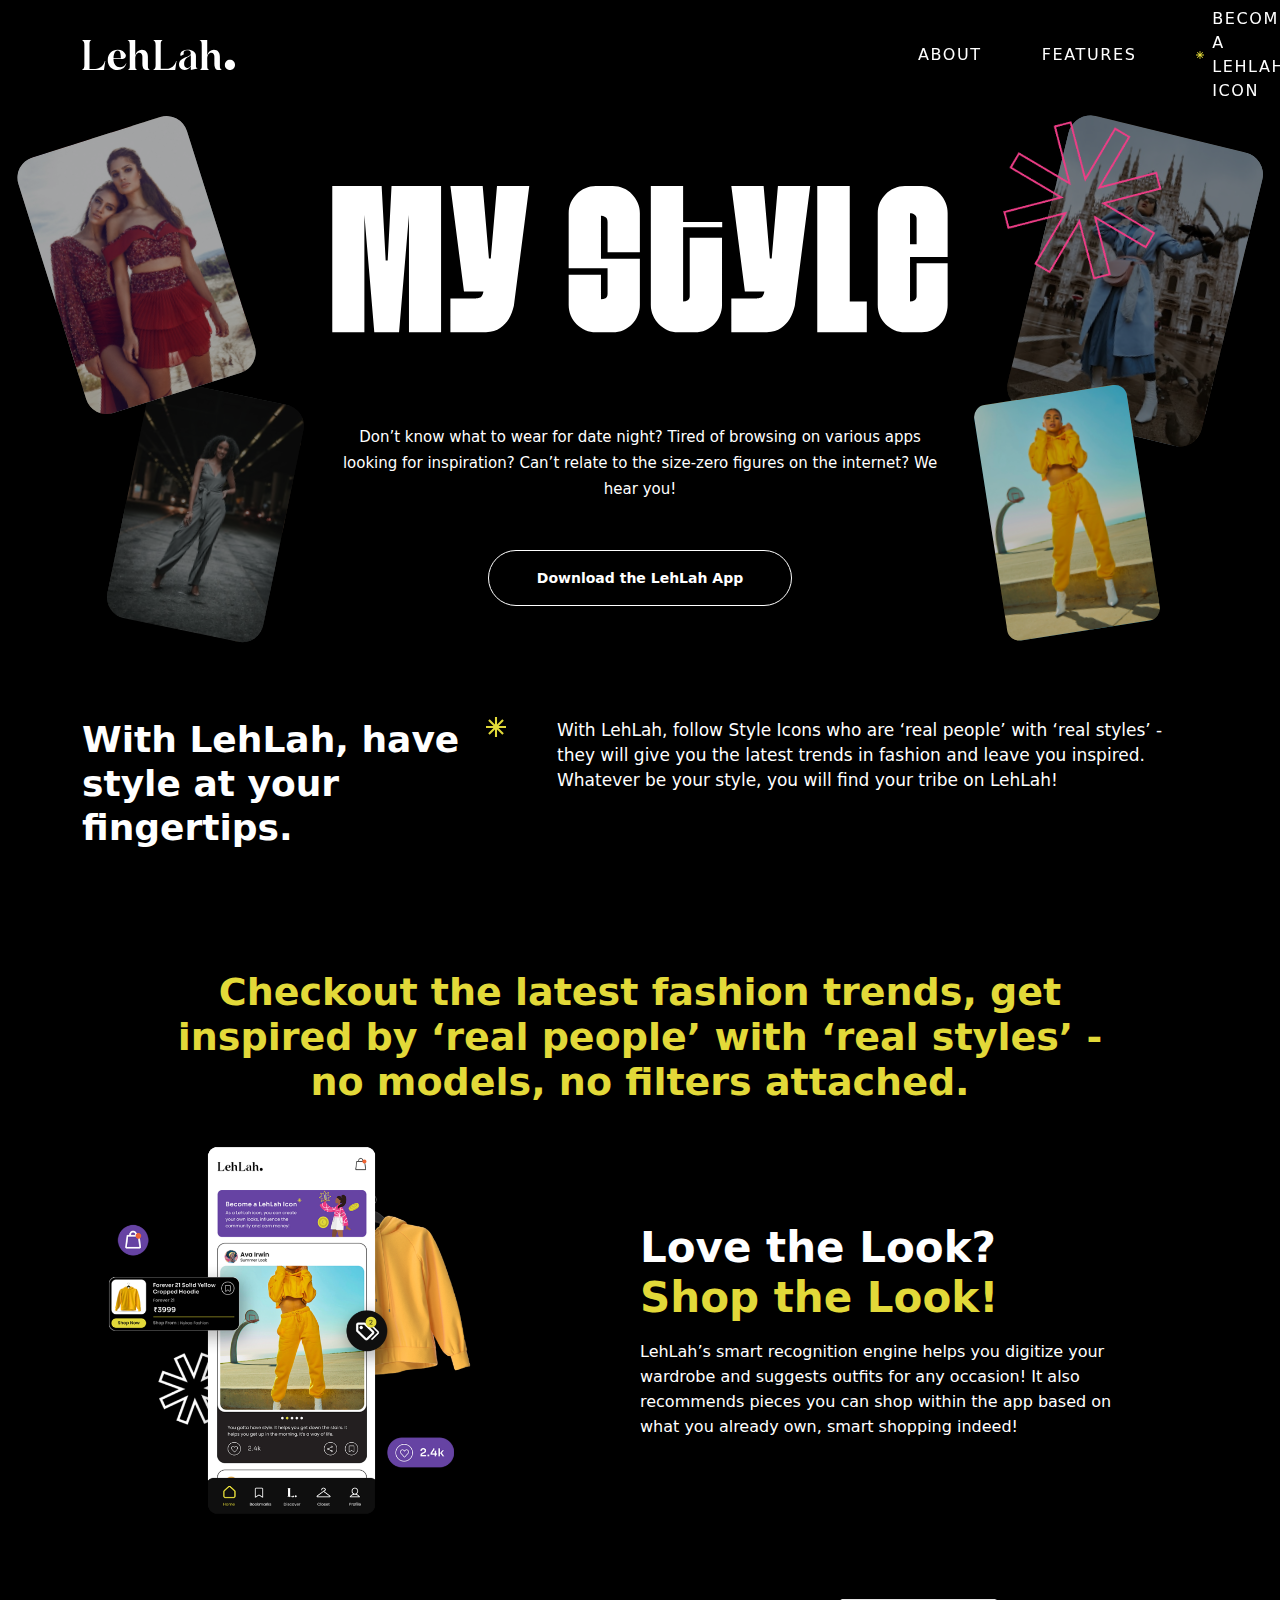
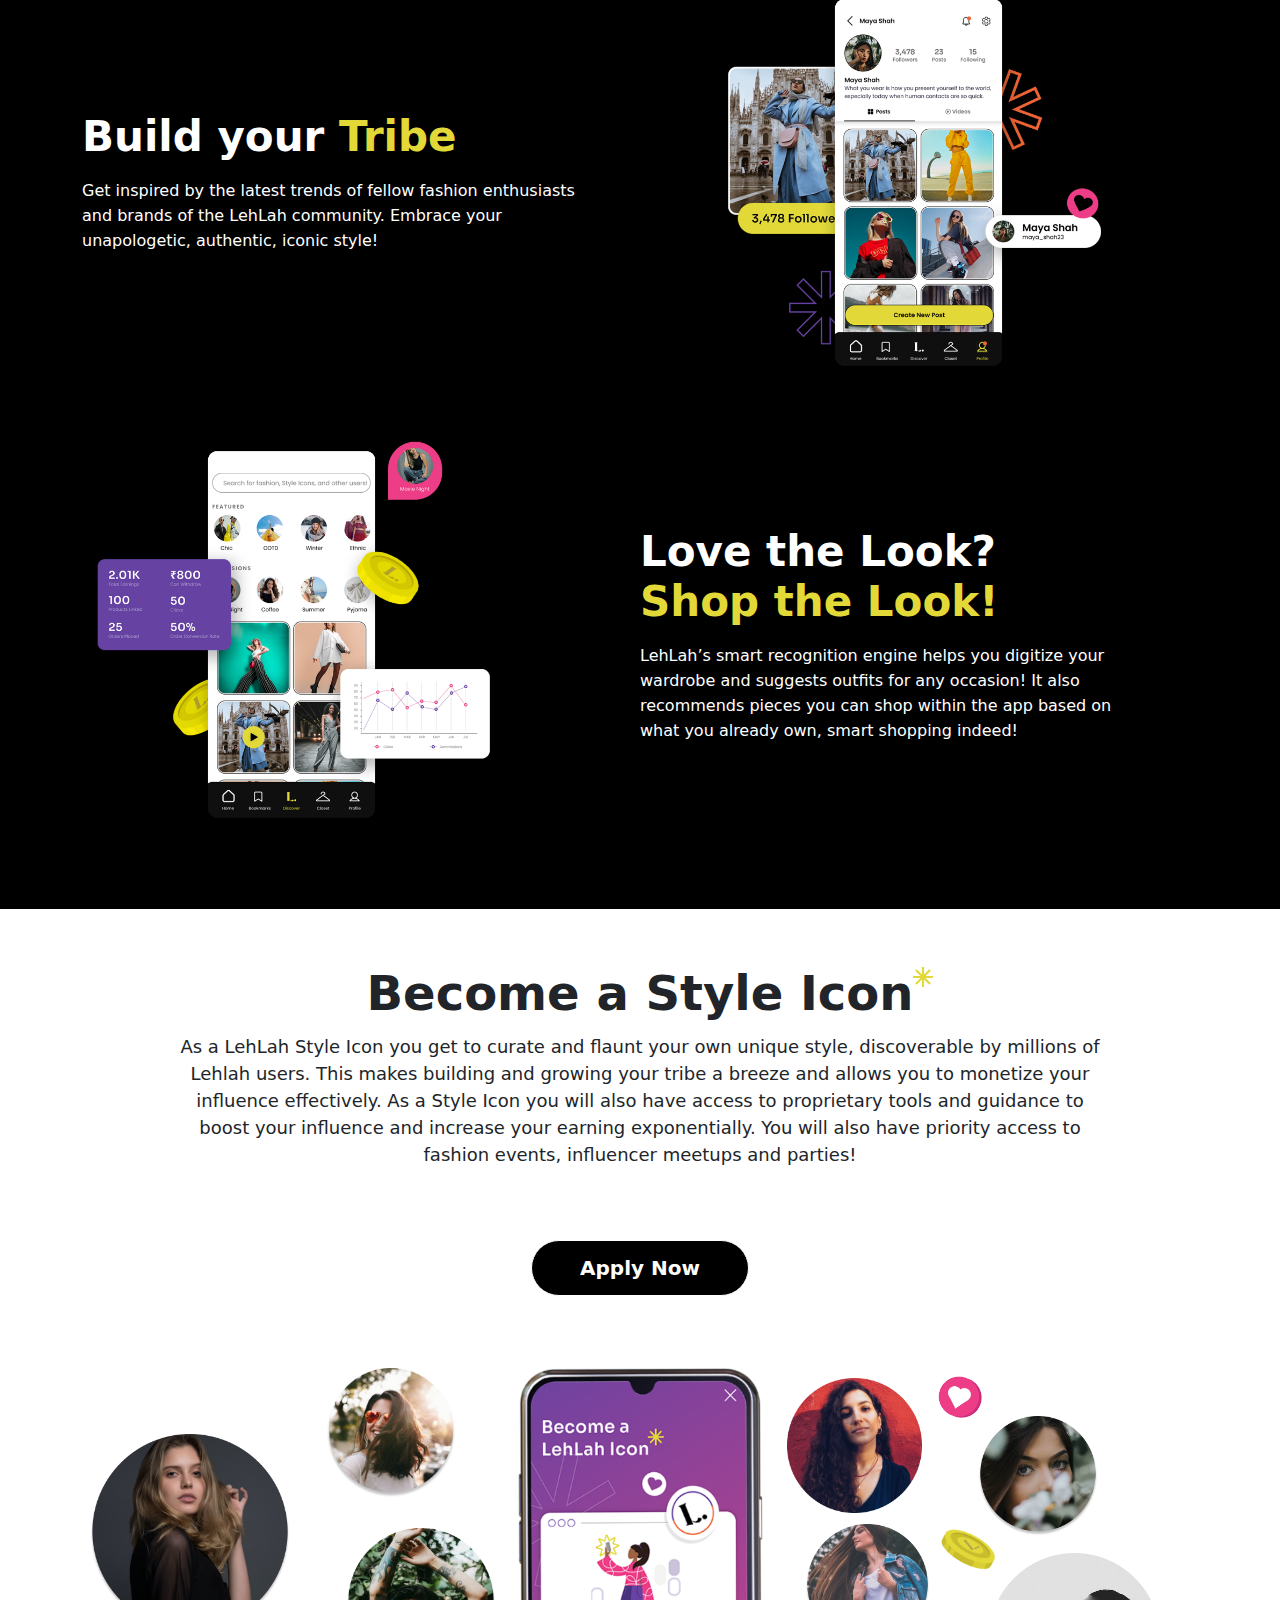
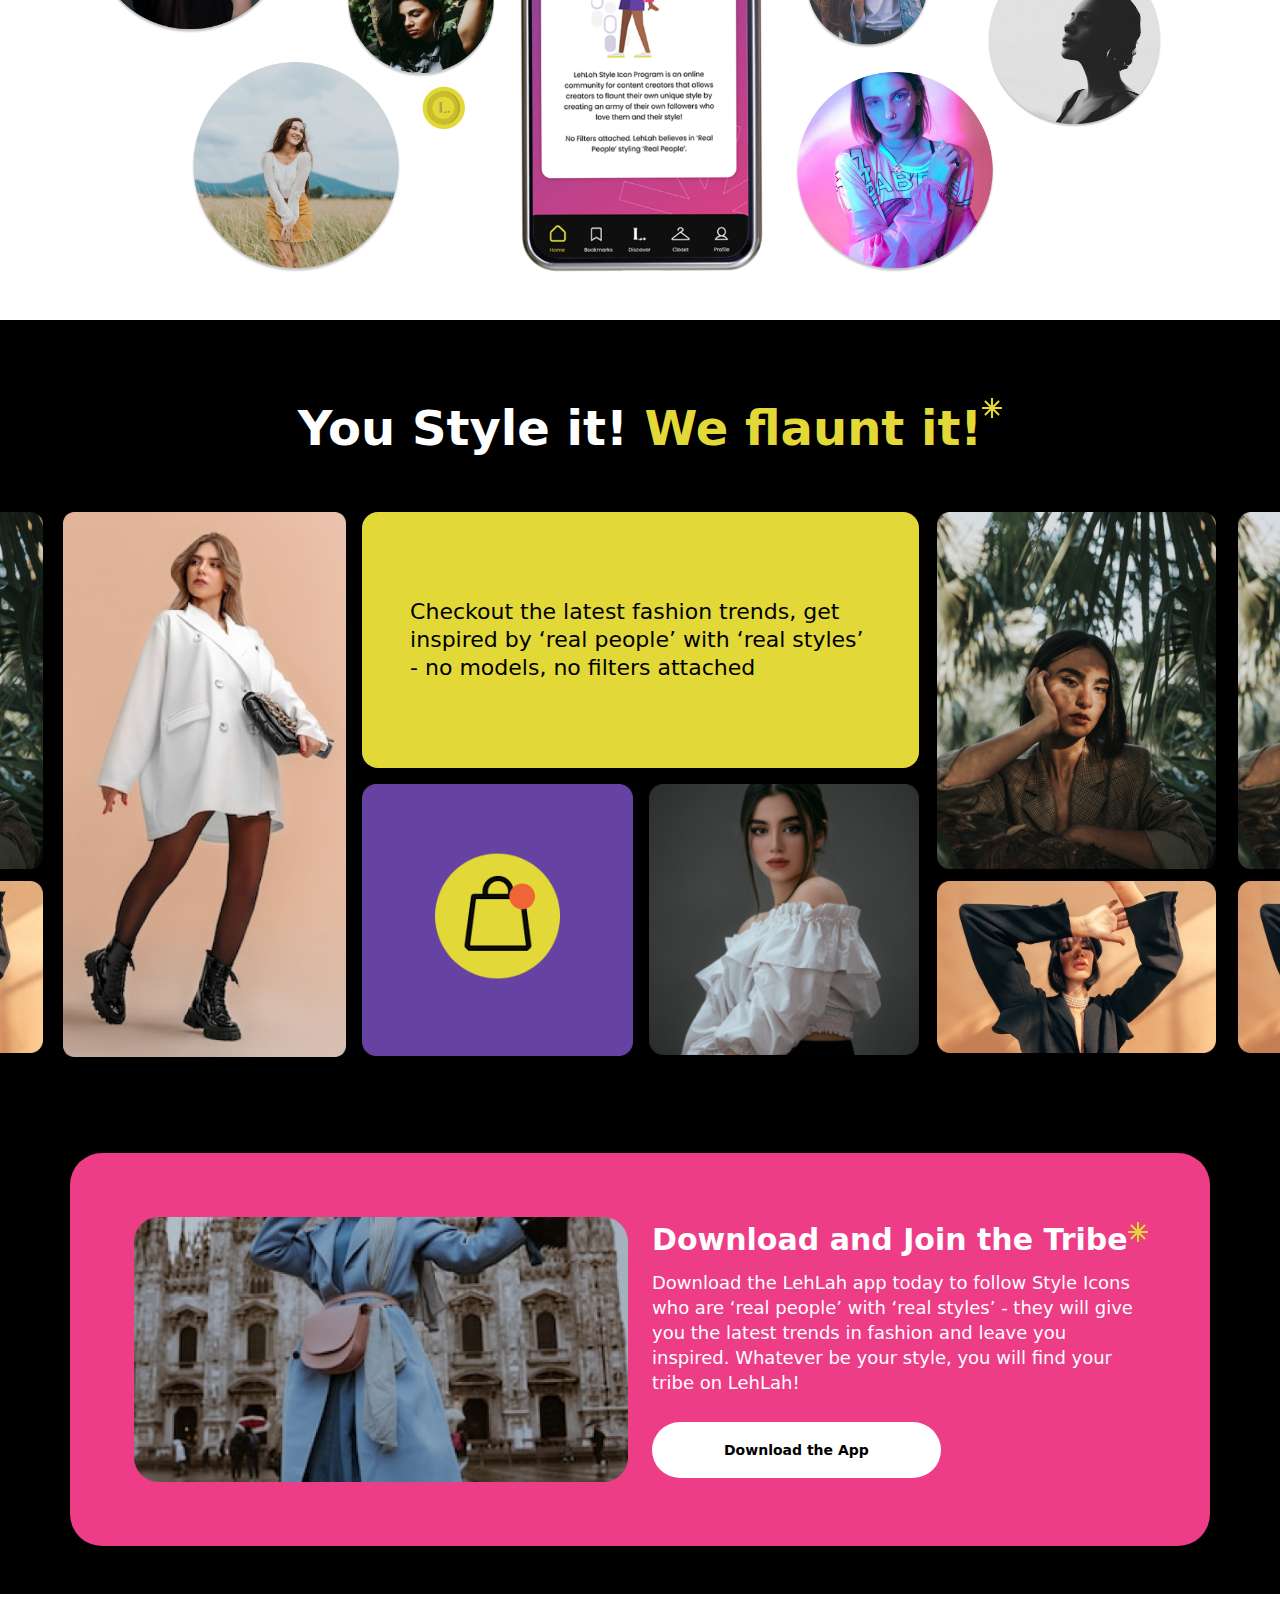
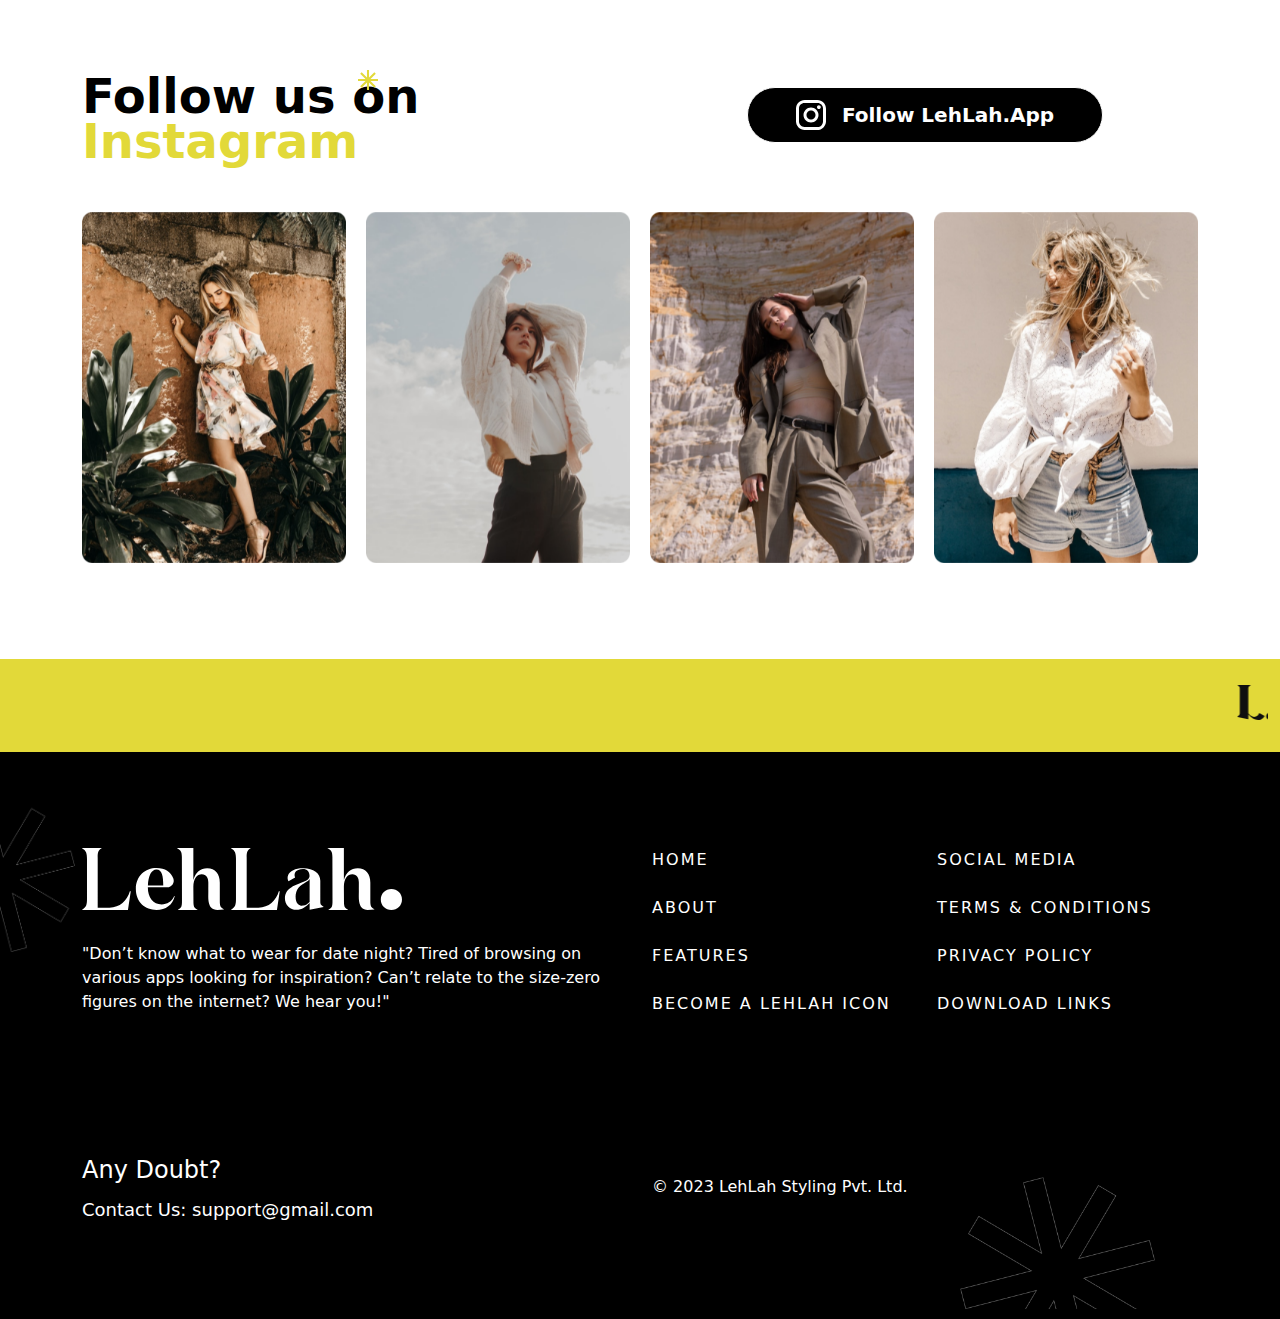
==== commit fa0205c2: "-" ====
--- a/index.html
+++ b/index.html
@@ -70,7 +70,7 @@
          <button class="navbar-toggler nav-menubtn shadow-none border-0 p-0" type="button" data-bs-toggle="offcanvas" data-bs-target="#offcanvasNavbar2" aria-controls="offcanvasNavbar2" aria-label="Toggle navigation">
            <span class="menu-icon d-inline-flex"><img src="assets/img/Navbar/menu_icon.svg" alt="menu-bar" class="img-fluid w-100 h-100"></span>
          </button>
-         <div class="offcanvas offcanvas-end bg-black header-offcanvas" tabindex="-1" id="offcanvasNavbar2" aria-labelledby="offcanvasNavbar3Label">
+         <div class="offcanvas-lg offcanvas-end bg-black header-offcanvas" tabindex="-1" id="offcanvasNavbar2" aria-labelledby="offcanvasNavbar3Label">
            <div class="offcanvas-header bg-theme1">
              <div class="offcanvas-logo"><img src="assets/img/Navbar/logo.svg" alt="logo" class="h-100 w-100 img-fluid"></div>
              <button type="button" class="btn-close btn-close-white shadow-none" data-bs-dismiss="offcanvas" aria-label="Close"></button>
--- a/assets/css/style.min.css
+++ b/assets/css/style.min.css
@@ -1 +1 @@
-::-webkit-scrollbar-track{background-color:rgba(0,0,0,0)}::-webkit-scrollbar{width:6px;background-color:rgba(0,0,0,0)}::-webkit-scrollbar-thumb{background-color:#e2d939}body{scroll-behavior:smooth}.navstar{height:20px;width:20px}.form-control{font-size:14px;padding:12px}.nav-btn{background:#fff;font-size:20px;line-height:normal;color:#000 !important;white-space:nowrap;transition:all .3s ease-in-out;letter-spacing:2px}.nav-btn::before{content:"";height:100%;position:absolute;background-color:#e2d939;width:0;top:0;left:0;z-index:1;transition:all .3s ease-in-out}.nav-btn:hover::before{width:100%}.nav-btn:focus{background-color:#efea92;color:#061b2a}.nav-btn:active{background-color:#efea92 !important;color:#061b2a !important}.custom-btn{font-size:14px;color:#fff !important;line-height:normal;height:56px;transition:all .3s ease-in-out}.custom-btn .instagram{transition:all .3s ease-in-out}.custom-btn::before{content:"";height:100%;position:absolute;background-color:#e2d939;width:0;top:0;left:0;z-index:1;transition:all .3s ease-in-out}.custom-btn:hover{color:#000 !important}.custom-btn:hover::before{width:100%}.custom-btn:hover .instagram{filter:invert(1)}.apply-btn{background-color:#000;color:#fff;font-size:20px}.navbar{height:110px;background-color:#000}.navbar .navbar-brand{width:153px}.navbar .menu-icon{width:22px}.navbar .header-offcanvas .btn-close{font-size:13px}.navbar .header-offcanvas .navbar-nav{gap:60px}.navbar .header-offcanvas .navbar-nav .nav-item .nav-link{font-size:16px;color:#fff;line-height:24px;letter-spacing:.1em;transition:all .3s ease-in-out}.navbar .header-offcanvas .navbar-nav .nav-item .nav-link:hover{color:#e2d939}.fixed-navbar{animation-name:fixedAnim;animation-duration:1s;animation-fill-mode:forwards;background-color:rgba(0,0,0,.7);-webkit-backdrop-filter:blur(15px);backdrop-filter:blur(15px)}.footer::before{content:"";position:absolute;top:50px;left:0;width:7%;height:27%;background:url(../img/Footer/footerImg2.png) no-repeat;background-size:75px auto}.footer::after{content:"";position:absolute;bottom:0;right:0;width:25%;height:25%;background:url(../img/Footer/footerimg3.png) no-repeat;background-size:195px auto}.footer .footer-logo{max-width:320px}.footer .footer-title{font-size:16px;color:#fff}.footer .links{font-size:16px;color:#fff;letter-spacing:2px;transition:all .3s ease-in-out}.footer .links:hover{color:#e2d939;transform:translateX(8px)}.footer .doubt{font-size:24px;color:#fff}.footer .mail{font-size:18px;color:#fff}.footer .mail .email{font-size:18px;color:#fff}.footer .copyright{font-size:16px;color:#fff}.heroSection .heroleft{max-width:300px}.heroSection .heroleft:hover .heroimgone{transform:scale(1.1)}.heroSection .heroleft .heroimgone{transition:all .3s ease-in-out}.heroSection .herocenter .heroanimation{height:290px}.heroSection .herocenter .heroanimation .animation{height:250px;animation:move 25s;animation-iteration-count:infinite;animation-delay:3s;position:relative}@keyframes move{0%{top:0px}6%{top:calc(-100% - 1.5rem)}12%{top:calc(-100% - 1.5rem)}18%{top:calc(-200% - 3rem)}24%{top:calc(-200% - 3rem)}30%{top:calc(-300% - 4.5rem)}36%{top:calc(-300% - 4.5rem)}42%{top:calc(-400% - 6rem)}48%{top:calc(-400% - 6rem)}60%{top:calc(-500% - 7.5rem)}66%{top:calc(-500% - 7.5rem)}72%{top:calc(-600% - 9rem)}78%{top:calc(-600% - 9rem)}84%{top:0px}100%{top:0px}}.heroSection .herocenter .herocontent{font-size:15px;line-height:26px;color:#fff}.heroSection .heroright{max-width:300px}.heroSection .heroright:hover .heroimgtwo{transform:scale(1.1);z-index:3 !important}.heroSection .heroright .heroimgtwo{transition:all .3s ease-in-out}.heroSection .heroright .herorotote{height:180px;left:20px;animation:rotation 5s linear infinite}@keyframes rotation{from{transform:rotate(0deg)}to{transform:rotate(359deg)}}.stylesection .styleleft{font-size:36px;line-height:44px;color:#fff}.stylesection .styleleft .staricon{top:-15px;right:39px}.stylesection .styleright{font-size:17px;line-height:25px;color:#fff}.carouselsection .cardd .cardd-content{background:linear-gradient(180deg, rgba(15, 15, 15, 0) 0%, #0F0F0F 92.71%)}.carouselsection .cardd .cardd-content .arrow{height:55px;width:55px;background-color:#e2d939;padding:11px}.carouselsection .cardd .cardd-content .arrow .arrowicon{transition:all .3s ease-in-out}.carouselsection .cardd .cardd-content .cardd-heading{font-size:32px;line-height:38px;color:#fff}.carouselsection .cardd .cardd-content .cardd-subheading{font-size:18px;line-height:26px;color:#fff}.carouselsection .cardd .cardd-content .cardd-title{font-size:14px;color:#fff;line-height:normal}.carouselsection .cardd:hover .arrow .arrowicon{transform:rotate(45deg)}.carouselsection .owl-dots{display:flex;justify-content:center;gap:10px}.carouselsection .owl-dots .owl-dot{height:10px;width:10px;border-radius:50%;background-color:#e2d939}.carouselsection .owl-dots .owl-dot:active{height:12px;width:12px;background-color:#e2d939}.latest-fashion .latestfashionheading{font-size:38px;line-height:45px;color:#e2d939}.latest-fashion .fashionimg{max-height:420px;max-width:420px}.latest-fashion .fashion-content .fashion-subheading{font-size:42px;line-height:50px;color:#fff}.latest-fashion .fashion-content .fashion-title{font-size:16px;color:#fff;line-height:25px}.styleicon .styleicon-heading{font-size:48px}.styleicon .styleicon-heading .staricon{top:-20px}.styleicon .styleicon-title{font-size:18px}.styleicon .mobile-icon{max-width:245px;height:auto}.styleicon .userIcons .iconone{max-height:130px;max-width:130px;top:0;right:50px;transition:all .3s ease-in-out}.styleicon .userIcons .iconone:hover{transform:scale(1.1)}.styleicon .userIcons .icontwo{max-height:200px;max-width:200px;top:66px;left:20px;transition:all .3s ease-in-out}.styleicon .userIcons .icontwo:hover{transform:scale(1.1)}.styleicon .userIcons .iconthree{max-height:150px;max-width:150px;top:160px;right:10px;transition:all .3s ease-in-out}.styleicon .userIcons .iconthree:hover{transform:scale(1.1)}.styleicon .userIcons .iconfour{max-height:210px;max-width:210px;bottom:0;right:105px;transition:all .3s ease-in-out}.styleicon .userIcons .iconfour:hover{transform:scale(1.1)}.styleicon .userIcons .iconfive{max-height:60px;max-width:60px;bottom:134px;right:32px;transition:all .3s ease-in-out}.styleicon .userIcons .iconfive:hover{transform:scale(1.1)}.styleicon .userIcons .iconsix{max-height:135px;max-width:135px;top:10px;transition:all .3s ease-in-out}.styleicon .userIcons .iconsix:hover{transform:scale(1.1)}.styleicon .userIcons .iconseven{max-height:120px;max-width:120px;top:48px;right:112px;transition:all .3s ease-in-out}.styleicon .userIcons .iconseven:hover{transform:scale(1.1)}.styleicon .userIcons .iconeight{max-height:125px;max-width:125px;top:156px;left:30px;transition:all .3s ease-in-out}.styleicon .userIcons .iconeight:hover{transform:scale(1.1)}.styleicon .userIcons .iconnine{max-height:175px;max-width:175px;bottom:144px;right:48px;transition:all .3s ease-in-out}.styleicon .userIcons .iconnine:hover{transform:scale(1.1)}.styleicon .userIcons .iconten{max-height:200px;max-width:200px;bottom:0px;left:20px;transition:all .3s ease-in-out}.styleicon .userIcons .iconten:hover{transform:scale(1.1)}.styleicon .userIcons .iconelevn{max-height:50px;max-width:50px;top:5px;left:160px;transition:all .3s ease-in-out}.styleicon .userIcons .iconelevn:hover{transform:scale(1.1)}.styleicon .userIcons .icontwelv{max-height:50px;max-width:60px;top:155px;left:165px;transition:all .3s ease-in-out}.styleicon .userIcons .icontwelv:hover{transform:scale(1.1)}.iconTestimonal .testimonal-heading{font-size:48px;color:#fff}.iconTestimonal .center{height:47%}.iconTestimonal .testimonal-title{font-size:22px;color:#000;line-height:28px}.downloadapp .download-content .download-heading{font-size:30px;color:#fff}.downloadapp .download-content .download-heading .staricon{top:5px}.downloadapp .download-content .download-title{font-size:18px;line-height:25px;color:#fff}.followoninsta .follow-heading{font-size:48px;color:#000;line-height:45px}.followoninsta .follow-heading .follow-staricon{top:-20px}.followoninsta .followimg{transition:all .3s ease-in-out}.followoninsta .followimg:hover{transform:scale(0.9)}.followoninsta .owl-stage-outer{padding:0}.followoninsta .owl-dots{margin-top:8px;display:flex;justify-content:center;gap:8px}.followoninsta .owl-dots .owl-dot{height:8px;width:8px;border-radius:50%;background-color:#e2d939}.followoninsta .owl-dots .owl-dot:active{background-color:#000}@font-face{font-family:"Poppins";src:url("Poppins-Black.woff2") format("woff2"),url("Poppins-Black.woff") format("woff");font-weight:900;font-style:normal;font-display:swap}@font-face{font-family:"Poppins";src:url("Poppins-Bold.woff2") format("woff2"),url("Poppins-Bold.woff") format("woff");font-weight:bold;font-style:normal;font-display:swap}@font-face{font-family:"Poppins";src:url("Poppins-BlackItalic.woff2") format("woff2"),url("Poppins-BlackItalic.woff") format("woff");font-weight:900;font-style:italic;font-display:swap}@font-face{font-family:"Poppins";src:url("Poppins-Italic.woff2") format("woff2"),url("Poppins-Italic.woff") format("woff");font-weight:normal;font-style:italic;font-display:swap}@font-face{font-family:"Poppins";src:url("Poppins-ExtraBold.woff2") format("woff2"),url("Poppins-ExtraBold.woff") format("woff");font-weight:bold;font-style:normal;font-display:swap}@font-face{font-family:"Poppins";src:url("Poppins-LightItalic.woff2") format("woff2"),url("Poppins-LightItalic.woff") format("woff");font-weight:300;font-style:italic;font-display:swap}@font-face{font-family:"Poppins";src:url("Poppins-Medium.woff2") format("woff2"),url("Poppins-Medium.woff") format("woff");font-weight:500;font-style:normal;font-display:swap}@font-face{font-family:"Poppins";src:url("../fonts/poppins-regular.woff2") format("woff2"),url("../fonts/poppins-regular.woff") format("woff");font-weight:400;font-style:normal}@font-face{font-family:"Poppins";src:url("../fonts/poppins-medium.woff2") format("woff2"),url("../fonts/poppins-medium.woff") format("woff");font-weight:500;font-style:normal}@font-face{font-family:"Poppins";src:url("Poppins-ExtraLightItalic.woff2") format("woff2"),url("Poppins-ExtraLightItalic.woff") format("woff");font-weight:200;font-style:italic;font-display:swap}@font-face{font-family:"Poppins";src:url("Poppins-Light.woff2") format("woff2"),url("Poppins-Light.woff") format("woff");font-weight:300;font-style:normal;font-display:swap}@font-face{font-family:"Poppins";src:url("Poppins-ExtraLight.woff2") format("woff2"),url("Poppins-ExtraLight.woff") format("woff");font-weight:200;font-style:normal;font-display:swap}@font-face{font-family:"Poppins";src:url("Poppins-BoldItalic.woff2") format("woff2"),url("Poppins-BoldItalic.woff") format("woff");font-weight:bold;font-style:italic;font-display:swap}@font-face{font-family:"Poppins";src:url("Poppins-ExtraBoldItalic.woff2") format("woff2"),url("Poppins-ExtraBoldItalic.woff") format("woff");font-weight:bold;font-style:italic;font-display:swap}@font-face{font-family:"Poppins";src:url("Poppins-SemiBold.woff2") format("woff2"),url("Poppins-SemiBold.woff") format("woff");font-weight:600;font-style:normal;font-display:swap}@font-face{font-family:"Poppins";src:url("Poppins-Regular.woff2") format("woff2"),url("Poppins-Regular.woff") format("woff");font-weight:normal;font-style:normal;font-display:swap}@font-face{font-family:"Poppins";src:url("Poppins-SemiBoldItalic.woff2") format("woff2"),url("Poppins-SemiBoldItalic.woff") format("woff");font-weight:600;font-style:italic;font-display:swap}@font-face{font-family:"Poppins";src:url("Poppins-Thin.woff2") format("woff2"),url("Poppins-Thin.woff") format("woff");font-weight:100;font-style:normal;font-display:swap}@font-face{font-family:"Poppins";src:url("Poppins-ThinItalic.woff2") format("woff2"),url("Poppins-ThinItalic.woff") format("woff");font-weight:100;font-style:italic;font-display:swap}@font-face{font-family:"Poppins";src:url("Poppins-MediumItalic.woff2") format("woff2"),url("Poppins-MediumItalic.woff") format("woff");font-weight:500;font-style:italic;font-display:swap}.termscondition .termsheading{font-size:60px;color:#000}.termscondition .terms-text{font-size:14px;color:#000}.herotwo .herotwo-img{filter:brightness(0.5)}.herotwo .herotwo-img .hero-img{transition:all .3s ease-in-out}.herotwo .herotwo-img:hover .hero-img{transform:scale(1.1)}.herotwo .herotwo-heading{font-size:30px;color:#fff}.herotwo .herotwo-heading .staricon{top:-10px}.herotwo .herotwo-title{font-size:17px;color:#fff}.herotwo .herotwo-title2{font-size:15px;color:#fff}.formSection .form-main .circle-main::before{content:"";height:2px;width:80%;position:absolute;left:80px;top:50%;background-color:#6f42c1}.formSection .form-main .circle-main .circle{height:20px;width:20px;border:1px solid #6f42c1}.formSection .form-main .form-img{max-width:270px;right:0;top:-6rem}.formSection .form-main .form-img2{max-width:120px;right:15rem;top:-7rem}.formSection .form-main .form-heaing{font-size:24px}.formSection .form-main .form-label{font-size:15px}.formSection .form-main .form-title{font-size:14px}.formSection .form-main .form-title2{font-size:10px}.formSection .form-main .submit-btn{font-size:14px}.faq-section .question .accordion-item .accordion-button{font-size:30px;color:#e2d939}.faq-section .question .accordion-item .accordion-button::after{content:"";background-image:url(../img/Index/plus.svg);height:18px;width:18px;background-size:cover;background-position:center}.faq-section .question .accordion-item .accordion-button:not(.collapsed)::after{content:"";background:url(../img/Index/minus.svg);height:4px;width:18px;border-radius:20px;background-size:cover;background-position:center}.faq-section .question .accordion-item .accordion-button:not(.collapsed){background-color:rgba(0,0,0,0);color:#e2d939}.faq-section .question .accordion-item .accordion-body{font-size:14px;color:#fff}@media(max-width: 1199.98px){.styleicon .styleicon-heading{font-size:38px}.iconTestimonal .testimonal-heading{font-size:44px}.termscondition .termsheading{font-size:54px}.formSection .form-main .form-heaing{font-size:23px}}@media(max-width: 991.98px){.navbar{height:100px}.navbar .navbar-brand{width:140px}.navbar .header-offcanvas .navbar-nav{gap:25px}.navbar .header-offcanvas .navbar-nav .nav-item .nav-link{font-size:14px}.nav-btn{font-size:16px}.heroSection .herocenter .heroanimation{height:220px}.heroSection .herocenter .heroanimation .animation{height:190px}.stylesection .styleleft{font-size:32px;line-height:40px}.carouselsection .cardd .cardd-content .arrow{height:50px;width:50px}.carouselsection .cardd .cardd-content .cardd-heading{font-size:28px;line-height:30px}.carouselsection .cardd .cardd-content .cardd-subheading{font-size:16px;line-height:22px}.latest-fashion .latestfashionheading{font-size:30px;line-height:39px}.latest-fashion .fashion-content .fashion-subheading{font-size:39px;line-height:47px}.styleicon .styleicon-heading{font-size:36px}.styleicon .styleicon-title{font-size:17px}.iconTestimonal .testimonal-heading{font-size:26px}.iconTestimonal .testimonal-title{font-size:20px}.downloadapp .download-content .download-heading{font-size:28px}.downloadapp .download-content .download-title{font-size:17px;line-height:normal}.followoninsta .follow-heading{font-size:40px}.footer .footer-logo{max-width:290px}.footer .links{font-size:15px}.termscondition .termsheading{font-size:46px}.termscondition .terms-text{font-size:13px}.formSection .form-main .form-img{max-width:190px;top:-3rem}.formSection .form-main .form-img2{top:-5rem;right:8rem;max-width:100px}.formSection .form-main .form-heaing{font-size:22px}.faq-section .question .accordion-item .accordion-button{font-size:26px}.faq-section .question .accordion-item .accordion-button::after{height:14px;width:14px}.faq-section .question .accordion-item .accordion-button:not(.collapsed)::after{width:14px}}@media(max-width: 767.98px){.navbar{height:90px}.navbar .navbar-brand{width:130px}.navbar .header-offcanvas{width:280px;height:500px}.navbar .header-offcanvas .navbar-nav{gap:20px}.navbar .header-offcanvas .navbar-nav .nav-item .nav-link{font-size:13px}.nav-btn{font-size:15px}.custom-btn{font-size:13px;height:45px}.custom-btn .instagram{height:20px !important}.heroSection .herocenter{position:absolute;z-index:4}.heroSection .herocenter .heroanimation{height:190px}.heroSection .herocenter .heroanimation .animation{height:110px}.heroSection .herocenter .herocontent{font-size:14px;line-height:25px}.stylesection .styleleft{font-size:30px;line-height:35px}.stylesection .styleright{font-size:16px;line-height:23px}.carouselsection .cardd .cardd-content .arrow{height:48px;width:48px}.carouselsection .cardd .cardd-content .cardd-heading{font-size:26px;line-height:30px}.carouselsection .cardd .cardd-content .cardd-subheading{font-size:16px;line-height:22px}.carouselsection .cardd .cardd-content .cardd-title{font-size:13px}.latest-fashion .latestfashionheading{font-size:28px;line-height:36px}.latest-fashion .fashion-content .fashion-subheading{font-size:34px;line-height:45px}.latest-fashion .fashion-content .fashion-title{font-size:15px;line-height:23px}.styleicon .styleicon-heading{font-size:28px}.styleicon .styleicon-title{font-size:15px}.styleicon .mobile-icon{max-width:220px}.iconTestimonal .testimonal-heading{font-size:30spx}.iconTestimonal .testimonal-title{font-size:18px}.downloadapp .download-content .download-heading{font-size:21px}.downloadapp .download-content .download-heading .staricon{right:0}.downloadapp .download-content .download-title{font-size:14px;line-height:21px}.followoninsta .follow-heading{font-size:36px}.footer .footer-logo{max-width:260px}.footer .footer-title{font-size:14px}.footer .links{font-size:13px}.footer .doubt{font-size:22px}.footer .mail{font-size:17px}.footer .mail .email{font-size:17px}.footer .copyright{font-size:15px}.termscondition .termsheading{font-size:38px}.termscondition .terms-text{font-size:12px}.herotwo .herotwo-img{max-width:250px}.herotwo .herotwo-heading{font-size:25px}.herotwo .herotwo-title{font-size:15px}.herotwo .herotwo-title2{font-size:13px}.formSection .form-main .form-img{max-width:170px;top:-2rem}.formSection .form-main .form-img2{top:-4rem;right:8rem;max-width:80px}.formSection .form-main .form-heaing{font-size:20px}.formSection .form-main .form-label{font-size:13px}.formSection .form-main .form-title{font-size:13px}.faq-section .faq-img{max-width:280px}.faq-section .question .accordion-item .accordion-button{font-size:18px}.faq-section .question .accordion-item .accordion-body{font-size:13px}}@media(max-width: 575.98px){.navbar{height:80px}.navbar .navbar-brand{width:120px}.navbar .header-offcanvas .offcanvas-logo{width:120px}.navbar .header-offcanvas .navbar-nav{gap:15px}.navbar .header-offcanvas .navbar-nav .nav-item .nav-link{font-size:12px}.nav-btn{font-size:14px}.custom-btn{font-size:12px;height:40px}.heroSection .herocenter .heroanimation{height:150px}.heroSection .herocenter .heroanimation .animation{height:120px}.heroSection .herocenter .herocontent{font-size:13px;line-height:22px}.stylesection .styleleft{font-size:22px;line-height:normal}.stylesection .styleright{font-size:13px;line-height:22px}.carouselsection .cardd .cardd-content .arrow{height:42px;width:42px}.carouselsection .cardd .cardd-content .cardd-heading{font-size:22px;line-height:28px}.carouselsection .cardd .cardd-content .cardd-subheading{font-size:14px;line-height:20px}.carouselsection .cardd .cardd-content .cardd-title{font-size:12px}.latest-fashion .latestfashionheading{font-size:22px;line-height:27px}.latest-fashion .fashion-content .fashion-subheading{font-size:26px;line-height:35px}.latest-fashion .fashion-content .fashion-title{font-size:13px;line-height:22px}.styleicon .styleicon-heading{font-size:24px}.styleicon .styleicon-title{font-size:13px}.styleicon .mobile-icon{max-width:200px}.iconTestimonal .testimonal-heading{font-size:26px}.iconTestimonal .testimonal-title{font-size:16px}.downloadapp .download-content .download-heading{font-size:21px}.downloadapp .download-content .download-heading .staricon{right:0}.downloadapp .download-content .download-title{font-size:14px;line-height:21px}.followoninsta .follow-heading{font-size:28px;line-height:28px}.footer .footer-logo{max-width:170px}.footer .footer-title{font-size:13px}.footer .links{font-size:12px}.footer .doubt{font-size:16px}.footer .mail{font-size:14px}.footer .mail .email{font-size:14px}.footer .copyright{font-size:12px}.termscondition .termsheading{font-size:30px}.termscondition .terms-text{font-size:11px}.herotwo .starimg{position:absolute;left:0;z-index:3}.herotwo .herotwo-heading{font-size:22px}.herotwo .herotwo-title{font-size:14px}.herotwo .herotwo-title2{font-size:11px}.formSection .form-main .circle-main::before{width:60%}.formSection .form-main .form-img{max-width:150px;top:-2rem}.formSection .form-main .form-img2{top:-4rem;right:5rem;max-width:80px}.formSection .form-main .form-heaing{font-size:17px}.formSection .form-main .form-label{font-size:12px}.formSection .form-main .form-title{font-size:12px}.formSection .form-main .submit-btn{font-size:13px}.faq-section .question .accordion-item .accordion-button{font-size:15px}.faq-section .question .accordion-item .accordion-button::after{height:12px;width:12px}.faq-section .question .accordion-item .accordion-button:not(.collapsed)::after{width:12px}.faq-section .question .accordion-item .accordion-body{font-size:12px}.form-control{padding:10px}}/*# sourceMappingURL=style.min.css.map */+::-webkit-scrollbar-track{background-color:rgba(0,0,0,0)}::-webkit-scrollbar{width:6px;background-color:rgba(0,0,0,0)}::-webkit-scrollbar-thumb{background-color:#e2d939}body{scroll-behavior:smooth}.navstar{height:20px;width:20px}.form-control{font-size:14px;padding:12px}.nav-btn{background:#fff;font-size:20px;line-height:normal;color:#000 !important;white-space:nowrap;transition:all .3s ease-in-out;letter-spacing:2px}.nav-btn::before{content:"";height:100%;position:absolute;background-color:#e2d939;width:0;top:0;left:0;z-index:1;transition:all .3s ease-in-out}.nav-btn:hover::before{width:100%}.nav-btn:focus{background-color:#efea92;color:#061b2a}.nav-btn:active{background-color:#efea92 !important;color:#061b2a !important}.custom-btn{font-size:14px;color:#fff !important;line-height:normal;height:56px;transition:all .3s ease-in-out}.custom-btn .instagram{transition:all .3s ease-in-out}.custom-btn::before{content:"";height:100%;position:absolute;background-color:#e2d939;width:0;top:0;left:0;z-index:1;transition:all .3s ease-in-out}.custom-btn:hover{color:#000 !important}.custom-btn:hover::before{width:100%}.custom-btn:hover .instagram{filter:invert(1)}.apply-btn{background-color:#000;color:#fff;font-size:20px}.navbar{height:110px;background-color:#000}.navbar .navbar-brand{width:153px}.navbar .menu-icon{width:22px}.navbar .header-offcanvas{width:280px}.navbar .header-offcanvas .btn-close{font-size:13px}.navbar .header-offcanvas .navbar-nav{gap:60px}.navbar .header-offcanvas .navbar-nav .nav-item .nav-link{font-size:16px;color:#fff;line-height:24px;letter-spacing:.1em;transition:all .3s ease-in-out}.navbar .header-offcanvas .navbar-nav .nav-item .nav-link:hover{color:#e2d939}.fixed-navbar{animation-name:fixedAnim;animation-duration:1s;animation-fill-mode:forwards;background-color:rgba(0,0,0,.7);-webkit-backdrop-filter:blur(15px);backdrop-filter:blur(15px)}.footer::before{content:"";position:absolute;top:50px;left:0;width:7%;height:27%;background:url(../img/Footer/footerImg2.png) no-repeat;background-size:75px auto}.footer::after{content:"";position:absolute;bottom:0;right:0;width:25%;height:25%;background:url(../img/Footer/footerimg3.png) no-repeat;background-size:195px auto}.footer .footer-logo{max-width:320px}.footer .footer-title{font-size:16px;color:#fff}.footer .links{font-size:16px;color:#fff;letter-spacing:2px;transition:all .3s ease-in-out}.footer .links:hover{color:#e2d939;transform:translateX(8px)}.footer .doubt{font-size:24px;color:#fff}.footer .mail{font-size:18px;color:#fff}.footer .mail .email{font-size:18px;color:#fff}.footer .copyright{font-size:16px;color:#fff}.heroSection .heroleft{max-width:300px}.heroSection .heroleft:hover .heroimgone{transform:scale(1.1)}.heroSection .heroleft .heroimgone{transition:all .3s ease-in-out}.heroSection .herocenter .heroanimation{height:290px}.heroSection .herocenter .heroanimation .animation{height:250px;animation:move 25s;animation-iteration-count:infinite;animation-delay:3s;position:relative}@keyframes move{0%{top:0px}6%{top:calc(-100% - 1.5rem)}12%{top:calc(-100% - 1.5rem)}18%{top:calc(-200% - 3rem)}24%{top:calc(-200% - 3rem)}30%{top:calc(-300% - 4.5rem)}36%{top:calc(-300% - 4.5rem)}42%{top:calc(-400% - 6rem)}48%{top:calc(-400% - 6rem)}60%{top:calc(-500% - 7.5rem)}66%{top:calc(-500% - 7.5rem)}72%{top:calc(-600% - 9rem)}78%{top:calc(-600% - 9rem)}84%{top:0px}100%{top:0px}}.heroSection .herocenter .herocontent{font-size:15px;line-height:26px;color:#fff}.heroSection .heroright{max-width:300px}.heroSection .heroright:hover .heroimgtwo{transform:scale(1.1);z-index:3 !important}.heroSection .heroright .heroimgtwo{transition:all .3s ease-in-out}.heroSection .heroright .herorotote{height:180px;left:20px;animation:rotation 5s linear infinite}@keyframes rotation{from{transform:rotate(0deg)}to{transform:rotate(359deg)}}.stylesection .styleleft{font-size:36px;line-height:44px;color:#fff}.stylesection .styleleft .staricon{top:-15px;right:39px}.stylesection .styleright{font-size:17px;line-height:25px;color:#fff}.carouselsection .cardd .cardd-content{background:linear-gradient(180deg, rgba(15, 15, 15, 0) 0%, #0F0F0F 92.71%)}.carouselsection .cardd .cardd-content .arrow{height:55px;width:55px;background-color:#e2d939;padding:11px}.carouselsection .cardd .cardd-content .arrow .arrowicon{transition:all .3s ease-in-out}.carouselsection .cardd .cardd-content .cardd-heading{font-size:32px;line-height:38px;color:#fff}.carouselsection .cardd .cardd-content .cardd-subheading{font-size:18px;line-height:26px;color:#fff}.carouselsection .cardd .cardd-content .cardd-title{font-size:14px;color:#fff;line-height:normal}.carouselsection .cardd:hover .arrow .arrowicon{transform:rotate(45deg)}.carouselsection .owl-dots{display:flex;justify-content:center;gap:10px}.carouselsection .owl-dots .owl-dot{height:10px;width:10px;border-radius:50%;background-color:#e2d939}.carouselsection .owl-dots .owl-dot:active{height:12px;width:12px;background-color:#e2d939}.latest-fashion .latestfashionheading{font-size:38px;line-height:45px;color:#e2d939}.latest-fashion .fashionimg{max-height:420px;max-width:420px}.latest-fashion .fashion-content .fashion-subheading{font-size:42px;line-height:50px;color:#fff}.latest-fashion .fashion-content .fashion-title{font-size:16px;color:#fff;line-height:25px}.styleicon .styleicon-heading{font-size:48px}.styleicon .styleicon-heading .staricon{top:-20px}.styleicon .styleicon-title{font-size:18px}.styleicon .mobile-icon{max-width:245px;height:auto}.styleicon .userIcons .iconone{max-height:130px;max-width:130px;top:0;right:50px;transition:all .3s ease-in-out}.styleicon .userIcons .iconone:hover{transform:scale(1.1)}.styleicon .userIcons .icontwo{max-height:200px;max-width:200px;top:66px;left:20px;transition:all .3s ease-in-out}.styleicon .userIcons .icontwo:hover{transform:scale(1.1)}.styleicon .userIcons .iconthree{max-height:150px;max-width:150px;top:160px;right:10px;transition:all .3s ease-in-out}.styleicon .userIcons .iconthree:hover{transform:scale(1.1)}.styleicon .userIcons .iconfour{max-height:210px;max-width:210px;bottom:0;right:105px;transition:all .3s ease-in-out}.styleicon .userIcons .iconfour:hover{transform:scale(1.1)}.styleicon .userIcons .iconfive{max-height:60px;max-width:60px;bottom:134px;right:32px;transition:all .3s ease-in-out}.styleicon .userIcons .iconfive:hover{transform:scale(1.1)}.styleicon .userIcons .iconsix{max-height:135px;max-width:135px;top:10px;transition:all .3s ease-in-out}.styleicon .userIcons .iconsix:hover{transform:scale(1.1)}.styleicon .userIcons .iconseven{max-height:120px;max-width:120px;top:48px;right:112px;transition:all .3s ease-in-out}.styleicon .userIcons .iconseven:hover{transform:scale(1.1)}.styleicon .userIcons .iconeight{max-height:125px;max-width:125px;top:156px;left:30px;transition:all .3s ease-in-out}.styleicon .userIcons .iconeight:hover{transform:scale(1.1)}.styleicon .userIcons .iconnine{max-height:175px;max-width:175px;bottom:144px;right:48px;transition:all .3s ease-in-out}.styleicon .userIcons .iconnine:hover{transform:scale(1.1)}.styleicon .userIcons .iconten{max-height:200px;max-width:200px;bottom:0px;left:20px;transition:all .3s ease-in-out}.styleicon .userIcons .iconten:hover{transform:scale(1.1)}.styleicon .userIcons .iconelevn{max-height:50px;max-width:50px;top:5px;left:160px;transition:all .3s ease-in-out}.styleicon .userIcons .iconelevn:hover{transform:scale(1.1)}.styleicon .userIcons .icontwelv{max-height:50px;max-width:60px;top:155px;left:165px;transition:all .3s ease-in-out}.styleicon .userIcons .icontwelv:hover{transform:scale(1.1)}.iconTestimonal .testimonal-heading{font-size:48px;color:#fff}.iconTestimonal .center{height:47%}.iconTestimonal .testimonal-title{font-size:22px;color:#000;line-height:28px}.downloadapp .download-content .download-heading{font-size:30px;color:#fff}.downloadapp .download-content .download-heading .staricon{top:5px}.downloadapp .download-content .download-title{font-size:18px;line-height:25px;color:#fff}.followoninsta .follow-heading{font-size:48px;color:#000;line-height:45px}.followoninsta .follow-heading .follow-staricon{top:-20px}.followoninsta .followimg{transition:all .3s ease-in-out}.followoninsta .followimg:hover{transform:scale(0.9)}.followoninsta .owl-stage-outer{padding:0}.followoninsta .owl-dots{margin-top:8px;display:flex;justify-content:center;gap:8px}.followoninsta .owl-dots .owl-dot{height:8px;width:8px;border-radius:50%;background-color:#e2d939}.followoninsta .owl-dots .owl-dot:active{background-color:#000}@font-face{font-family:"Poppins";src:url("Poppins-Black.woff2") format("woff2"),url("Poppins-Black.woff") format("woff");font-weight:900;font-style:normal;font-display:swap}@font-face{font-family:"Poppins";src:url("Poppins-Bold.woff2") format("woff2"),url("Poppins-Bold.woff") format("woff");font-weight:bold;font-style:normal;font-display:swap}@font-face{font-family:"Poppins";src:url("Poppins-BlackItalic.woff2") format("woff2"),url("Poppins-BlackItalic.woff") format("woff");font-weight:900;font-style:italic;font-display:swap}@font-face{font-family:"Poppins";src:url("Poppins-Italic.woff2") format("woff2"),url("Poppins-Italic.woff") format("woff");font-weight:normal;font-style:italic;font-display:swap}@font-face{font-family:"Poppins";src:url("Poppins-ExtraBold.woff2") format("woff2"),url("Poppins-ExtraBold.woff") format("woff");font-weight:bold;font-style:normal;font-display:swap}@font-face{font-family:"Poppins";src:url("Poppins-LightItalic.woff2") format("woff2"),url("Poppins-LightItalic.woff") format("woff");font-weight:300;font-style:italic;font-display:swap}@font-face{font-family:"Poppins";src:url("Poppins-Medium.woff2") format("woff2"),url("Poppins-Medium.woff") format("woff");font-weight:500;font-style:normal;font-display:swap}@font-face{font-family:"Poppins";src:url("../fonts/poppins-regular.woff2") format("woff2"),url("../fonts/poppins-regular.woff") format("woff");font-weight:400;font-style:normal}@font-face{font-family:"Poppins";src:url("../fonts/poppins-medium.woff2") format("woff2"),url("../fonts/poppins-medium.woff") format("woff");font-weight:500;font-style:normal}@font-face{font-family:"Poppins";src:url("Poppins-ExtraLightItalic.woff2") format("woff2"),url("Poppins-ExtraLightItalic.woff") format("woff");font-weight:200;font-style:italic;font-display:swap}@font-face{font-family:"Poppins";src:url("Poppins-Light.woff2") format("woff2"),url("Poppins-Light.woff") format("woff");font-weight:300;font-style:normal;font-display:swap}@font-face{font-family:"Poppins";src:url("Poppins-ExtraLight.woff2") format("woff2"),url("Poppins-ExtraLight.woff") format("woff");font-weight:200;font-style:normal;font-display:swap}@font-face{font-family:"Poppins";src:url("Poppins-BoldItalic.woff2") format("woff2"),url("Poppins-BoldItalic.woff") format("woff");font-weight:bold;font-style:italic;font-display:swap}@font-face{font-family:"Poppins";src:url("Poppins-ExtraBoldItalic.woff2") format("woff2"),url("Poppins-ExtraBoldItalic.woff") format("woff");font-weight:bold;font-style:italic;font-display:swap}@font-face{font-family:"Poppins";src:url("Poppins-SemiBold.woff2") format("woff2"),url("Poppins-SemiBold.woff") format("woff");font-weight:600;font-style:normal;font-display:swap}@font-face{font-family:"Poppins";src:url("Poppins-Regular.woff2") format("woff2"),url("Poppins-Regular.woff") format("woff");font-weight:normal;font-style:normal;font-display:swap}@font-face{font-family:"Poppins";src:url("Poppins-SemiBoldItalic.woff2") format("woff2"),url("Poppins-SemiBoldItalic.woff") format("woff");font-weight:600;font-style:italic;font-display:swap}@font-face{font-family:"Poppins";src:url("Poppins-Thin.woff2") format("woff2"),url("Poppins-Thin.woff") format("woff");font-weight:100;font-style:normal;font-display:swap}@font-face{font-family:"Poppins";src:url("Poppins-ThinItalic.woff2") format("woff2"),url("Poppins-ThinItalic.woff") format("woff");font-weight:100;font-style:italic;font-display:swap}@font-face{font-family:"Poppins";src:url("Poppins-MediumItalic.woff2") format("woff2"),url("Poppins-MediumItalic.woff") format("woff");font-weight:500;font-style:italic;font-display:swap}.termscondition .termsheading{font-size:60px;color:#000}.termscondition .terms-text{font-size:14px;color:#000}.herotwo .herotwo-img{filter:brightness(0.5)}.herotwo .herotwo-img .hero-img{transition:all .3s ease-in-out}.herotwo .herotwo-img:hover .hero-img{transform:scale(1.1)}.herotwo .herotwo-heading{font-size:30px;color:#fff}.herotwo .herotwo-heading .staricon{top:-10px}.herotwo .herotwo-title{font-size:17px;color:#fff}.herotwo .herotwo-title2{font-size:15px;color:#fff}.formSection .form-main .circle-main::before{content:"";height:2px;width:80%;position:absolute;left:80px;top:50%;background-color:#6f42c1}.formSection .form-main .circle-main .circle{height:20px;width:20px;border:1px solid #6f42c1}.formSection .form-main .form-img{max-width:270px;right:0;top:-6rem}.formSection .form-main .form-img2{max-width:120px;right:15rem;top:-7rem}.formSection .form-main .form-heaing{font-size:24px}.formSection .form-main .form-label{font-size:15px}.formSection .form-main .form-title{font-size:14px}.formSection .form-main .form-title2{font-size:10px}.formSection .form-main .submit-btn{font-size:14px}.faq-section .question .accordion-item .accordion-button{font-size:30px;color:#e2d939}.faq-section .question .accordion-item .accordion-button::after{content:"";background-image:url(../img/Index/plus.svg);height:18px;width:18px;background-size:cover;background-position:center}.faq-section .question .accordion-item .accordion-button:not(.collapsed)::after{content:"";background:url(../img/Index/minus.svg);height:4px;width:18px;border-radius:20px;background-size:cover;background-position:center}.faq-section .question .accordion-item .accordion-button:not(.collapsed){background-color:rgba(0,0,0,0);color:#e2d939}.faq-section .question .accordion-item .accordion-body{font-size:14px;color:#fff}@media(max-width: 1199.98px){.styleicon .styleicon-heading{font-size:38px}.iconTestimonal .testimonal-heading{font-size:44px}.termscondition .termsheading{font-size:54px}.formSection .form-main .form-heaing{font-size:23px}}@media(max-width: 991.98px){.navbar{height:100px}.navbar .navbar-brand{width:140px}.navbar .header-offcanvas .navbar-nav{gap:25px}.navbar .header-offcanvas .navbar-nav .nav-item .nav-link{font-size:14px}.nav-btn{font-size:16px}.heroSection .herocenter .heroanimation{height:220px}.heroSection .herocenter .heroanimation .animation{height:190px}.stylesection .styleleft{font-size:32px;line-height:40px}.carouselsection .cardd .cardd-content .arrow{height:50px;width:50px}.carouselsection .cardd .cardd-content .cardd-heading{font-size:28px;line-height:30px}.carouselsection .cardd .cardd-content .cardd-subheading{font-size:16px;line-height:22px}.latest-fashion .latestfashionheading{font-size:30px;line-height:39px}.latest-fashion .fashion-content .fashion-subheading{font-size:39px;line-height:47px}.styleicon .styleicon-heading{font-size:36px}.styleicon .styleicon-title{font-size:17px}.iconTestimonal .testimonal-heading{font-size:26px}.iconTestimonal .testimonal-title{font-size:20px}.downloadapp .download-content .download-heading{font-size:28px}.downloadapp .download-content .download-title{font-size:17px;line-height:normal}.followoninsta .follow-heading{font-size:40px}.footer .footer-logo{max-width:290px}.footer .links{font-size:15px}.termscondition .termsheading{font-size:46px}.termscondition .terms-text{font-size:13px}.formSection .form-main .form-img{max-width:190px;top:-3rem}.formSection .form-main .form-img2{top:-5rem;right:8rem;max-width:100px}.formSection .form-main .form-heaing{font-size:22px}.faq-section .question .accordion-item .accordion-button{font-size:26px}.faq-section .question .accordion-item .accordion-button::after{height:14px;width:14px}.faq-section .question .accordion-item .accordion-button:not(.collapsed)::after{width:14px}}@media(max-width: 767.98px){.navbar{height:90px}.navbar .navbar-brand{width:130px}.navbar .header-offcanvas{width:280px;height:500px}.navbar .header-offcanvas .navbar-nav{gap:20px}.navbar .header-offcanvas .navbar-nav .nav-item .nav-link{font-size:13px}.nav-btn{font-size:15px}.custom-btn{font-size:13px;height:45px}.custom-btn .instagram{height:20px !important}.heroSection .herocenter{position:absolute;z-index:4}.heroSection .herocenter .heroanimation{height:190px}.heroSection .herocenter .heroanimation .animation{height:110px}.heroSection .herocenter .herocontent{font-size:14px;line-height:25px}.stylesection .styleleft{font-size:30px;line-height:35px}.stylesection .styleright{font-size:16px;line-height:23px}.carouselsection .cardd .cardd-content .arrow{height:48px;width:48px}.carouselsection .cardd .cardd-content .cardd-heading{font-size:26px;line-height:30px}.carouselsection .cardd .cardd-content .cardd-subheading{font-size:16px;line-height:22px}.carouselsection .cardd .cardd-content .cardd-title{font-size:13px}.latest-fashion .latestfashionheading{font-size:28px;line-height:36px}.latest-fashion .fashion-content .fashion-subheading{font-size:34px;line-height:45px}.latest-fashion .fashion-content .fashion-title{font-size:15px;line-height:23px}.styleicon .styleicon-heading{font-size:28px}.styleicon .styleicon-title{font-size:15px}.styleicon .mobile-icon{max-width:220px}.iconTestimonal .testimonal-heading{font-size:30spx}.iconTestimonal .testimonal-title{font-size:18px}.downloadapp .download-content .download-heading{font-size:21px}.downloadapp .download-content .download-heading .staricon{right:0}.downloadapp .download-content .download-title{font-size:14px;line-height:21px}.followoninsta .follow-heading{font-size:36px}.footer .footer-logo{max-width:260px}.footer .footer-title{font-size:14px}.footer .links{font-size:13px}.footer .doubt{font-size:22px}.footer .mail{font-size:17px}.footer .mail .email{font-size:17px}.footer .copyright{font-size:15px}.termscondition .termsheading{font-size:38px}.termscondition .terms-text{font-size:12px}.herotwo .herotwo-img{max-width:250px}.herotwo .herotwo-heading{font-size:25px}.herotwo .herotwo-title{font-size:15px}.herotwo .herotwo-title2{font-size:13px}.formSection .form-main .form-img{max-width:170px;top:-2rem}.formSection .form-main .form-img2{top:-4rem;right:8rem;max-width:80px}.formSection .form-main .form-heaing{font-size:20px}.formSection .form-main .form-label{font-size:13px}.formSection .form-main .form-title{font-size:13px}.faq-section .faq-img{max-width:280px}.faq-section .question .accordion-item .accordion-button{font-size:18px}.faq-section .question .accordion-item .accordion-body{font-size:13px}}@media(max-width: 575.98px){.navbar{height:80px}.navbar .navbar-brand{width:120px}.navbar .header-offcanvas .offcanvas-logo{width:120px}.navbar .header-offcanvas .navbar-nav{gap:15px}.navbar .header-offcanvas .navbar-nav .nav-item .nav-link{font-size:12px}.nav-btn{font-size:14px}.custom-btn{font-size:12px;height:40px}.heroSection .herocenter .heroanimation{height:150px}.heroSection .herocenter .heroanimation .animation{height:120px}.heroSection .herocenter .herocontent{font-size:13px;line-height:22px}.stylesection .styleleft{font-size:22px;line-height:normal}.stylesection .styleright{font-size:13px;line-height:22px}.carouselsection .cardd .cardd-content .arrow{height:42px;width:42px}.carouselsection .cardd .cardd-content .cardd-heading{font-size:22px;line-height:28px}.carouselsection .cardd .cardd-content .cardd-subheading{font-size:14px;line-height:20px}.carouselsection .cardd .cardd-content .cardd-title{font-size:12px}.latest-fashion .latestfashionheading{font-size:22px;line-height:27px}.latest-fashion .fashion-content .fashion-subheading{font-size:26px;line-height:35px}.latest-fashion .fashion-content .fashion-title{font-size:13px;line-height:22px}.styleicon .styleicon-heading{font-size:24px}.styleicon .styleicon-title{font-size:13px}.styleicon .mobile-icon{max-width:200px}.iconTestimonal .testimonal-heading{font-size:26px}.iconTestimonal .testimonal-title{font-size:16px}.downloadapp .download-content .download-heading{font-size:21px}.downloadapp .download-content .download-heading .staricon{right:0}.downloadapp .download-content .download-title{font-size:14px;line-height:21px}.followoninsta .follow-heading{font-size:28px;line-height:28px}.footer .footer-logo{max-width:170px}.footer .footer-title{font-size:13px}.footer .links{font-size:12px}.footer .doubt{font-size:16px}.footer .mail{font-size:14px}.footer .mail .email{font-size:14px}.footer .copyright{font-size:12px}.termscondition .termsheading{font-size:30px}.termscondition .terms-text{font-size:11px}.herotwo .starimg{position:absolute;left:0;z-index:3}.herotwo .herotwo-heading{font-size:22px}.herotwo .herotwo-title{font-size:14px}.herotwo .herotwo-title2{font-size:11px}.formSection .form-main .circle-main::before{width:60%}.formSection .form-main .form-img{max-width:150px;top:-2rem}.formSection .form-main .form-img2{top:-4rem;right:5rem;max-width:80px}.formSection .form-main .form-heaing{font-size:17px}.formSection .form-main .form-label{font-size:12px}.formSection .form-main .form-title{font-size:12px}.formSection .form-main .submit-btn{font-size:13px}.faq-section .question .accordion-item .accordion-button{font-size:15px}.faq-section .question .accordion-item .accordion-button::after{height:12px;width:12px}.faq-section .question .accordion-item .accordion-button:not(.collapsed)::after{width:12px}.faq-section .question .accordion-item .accordion-body{font-size:12px}.form-control{padding:10px}}/*# sourceMappingURL=style.min.css.map */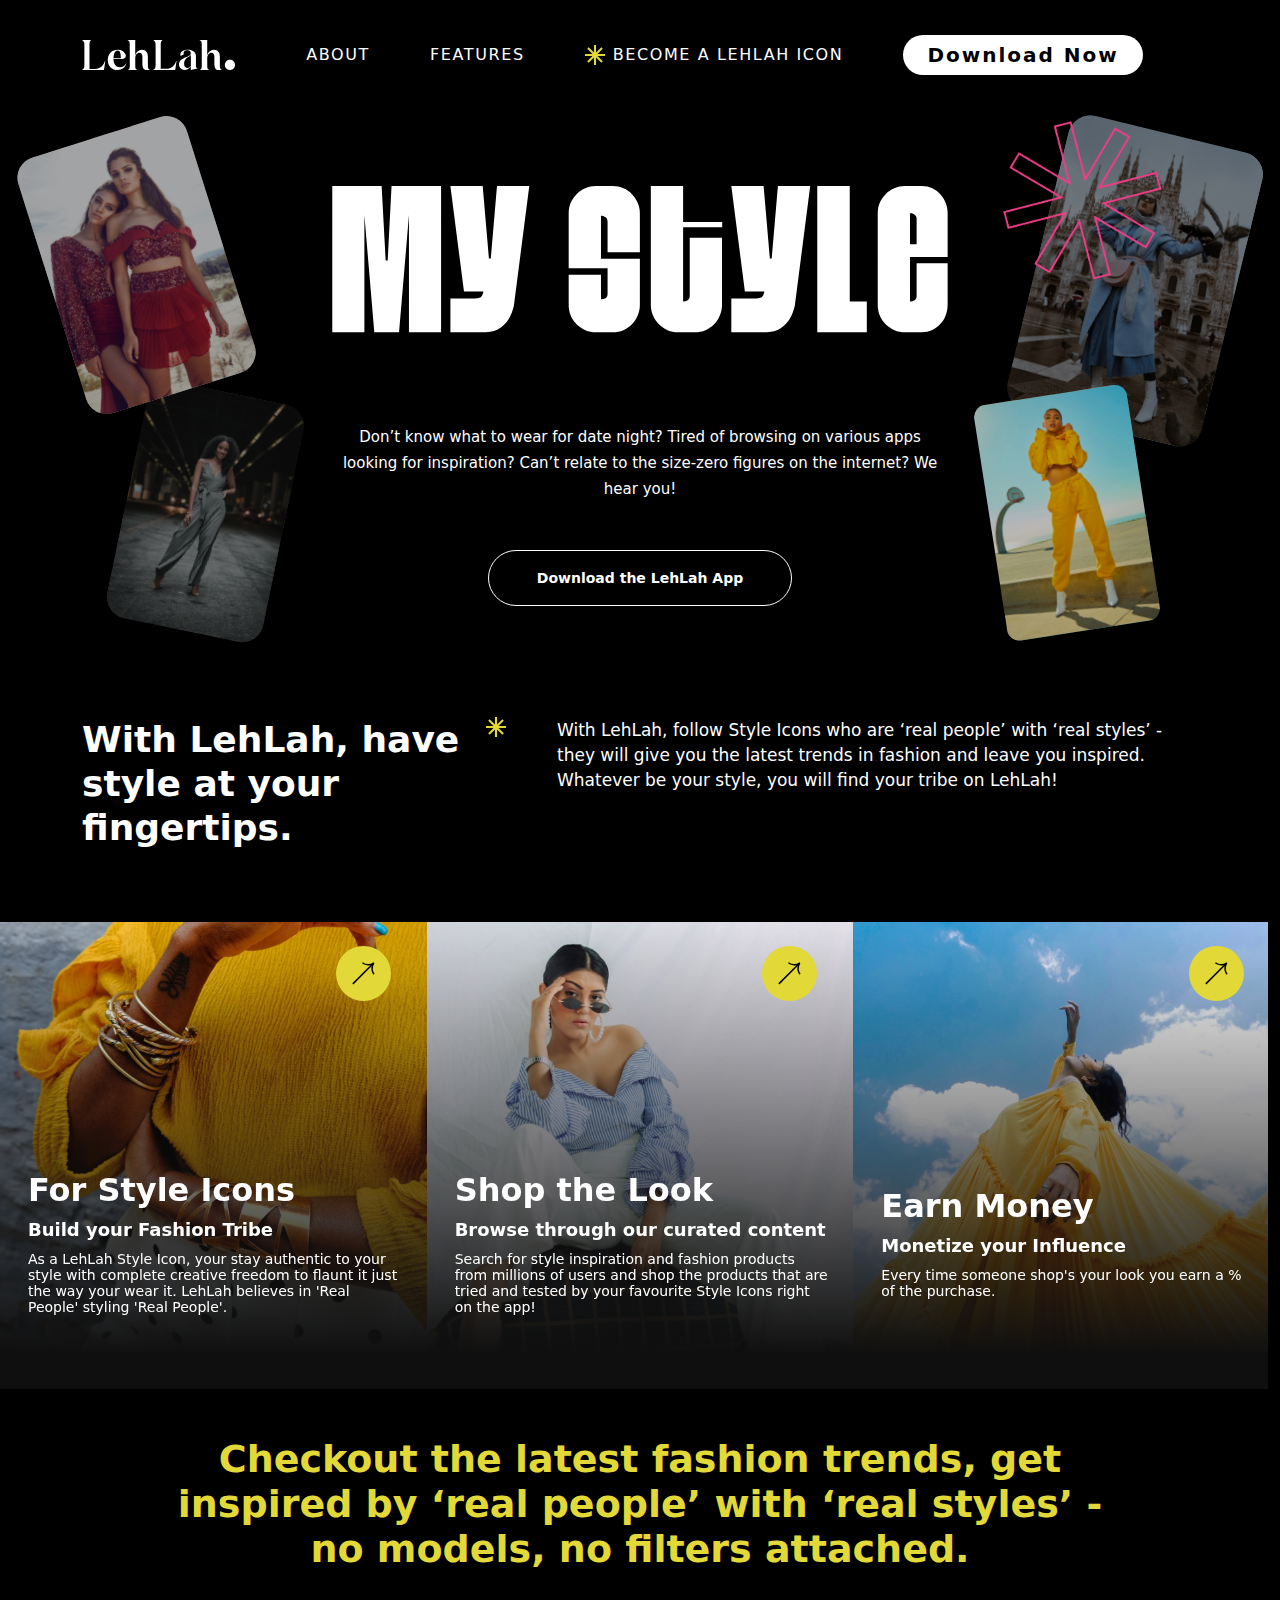
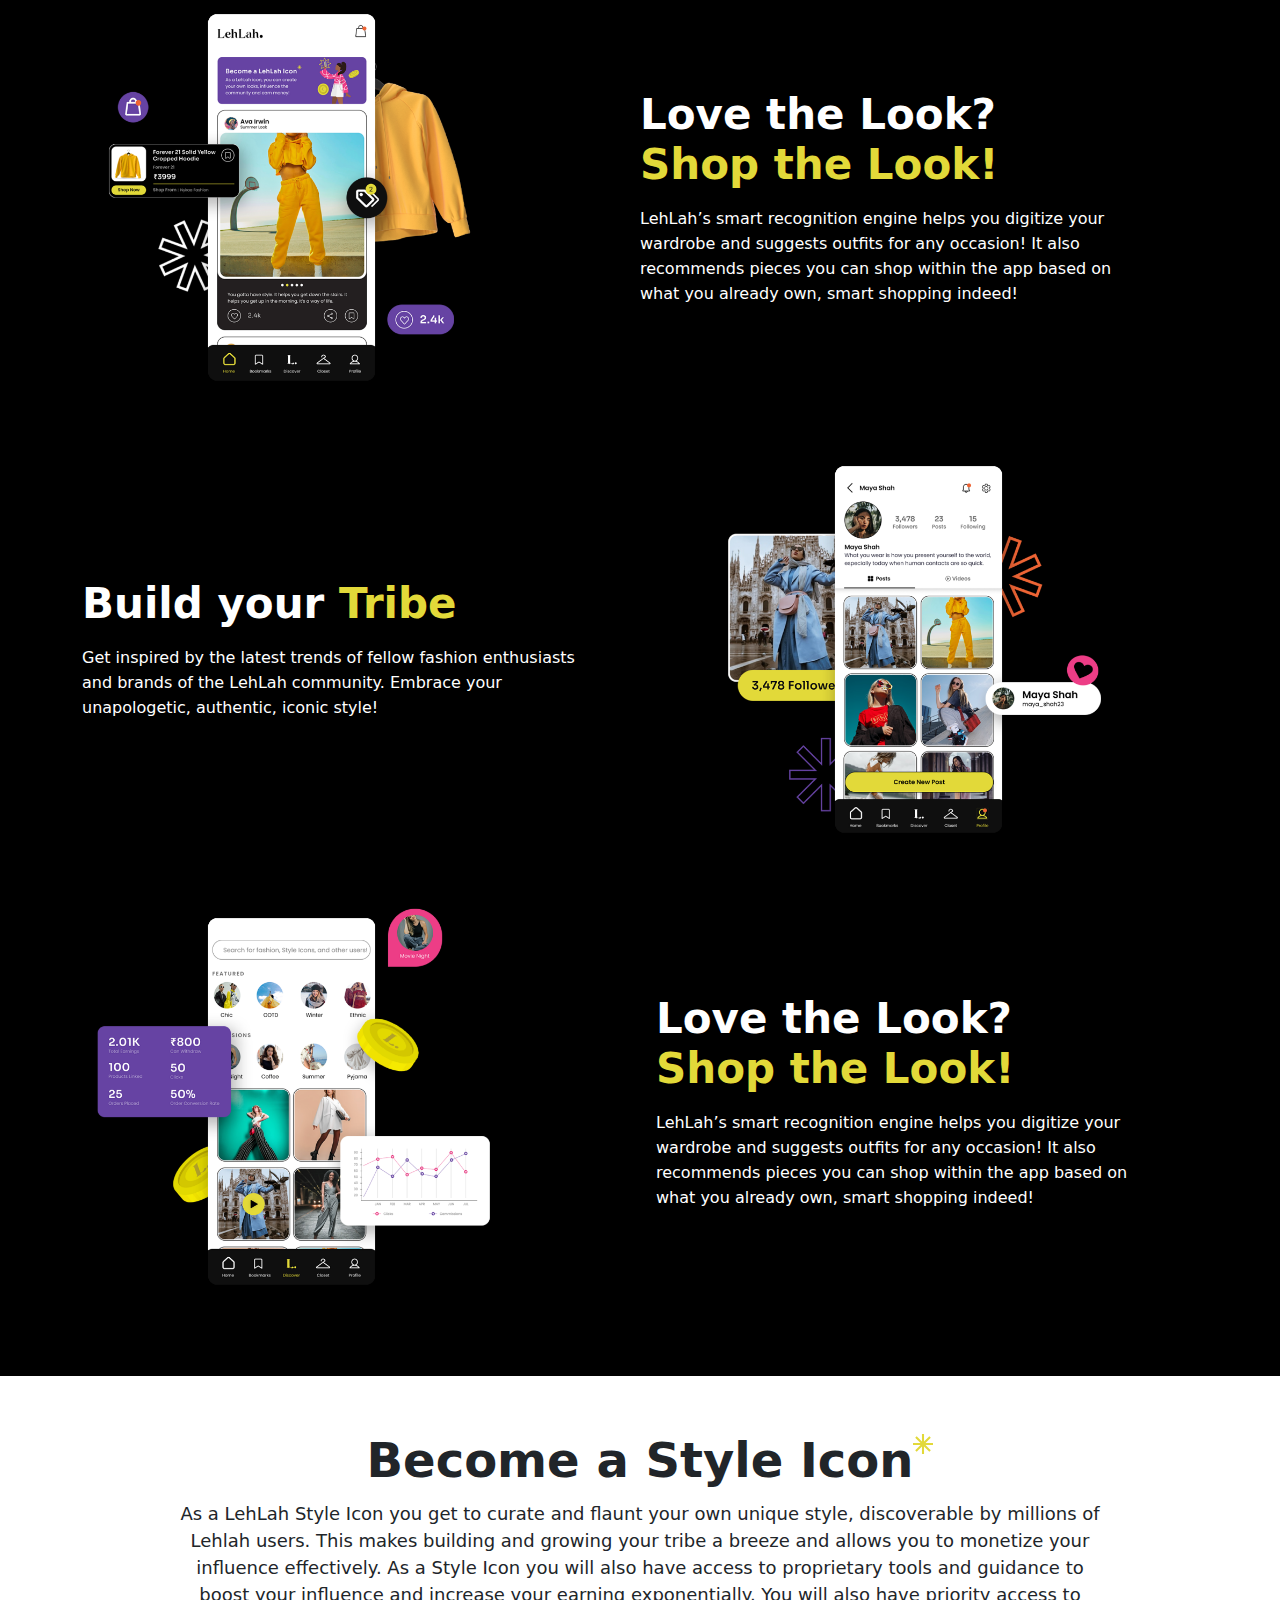
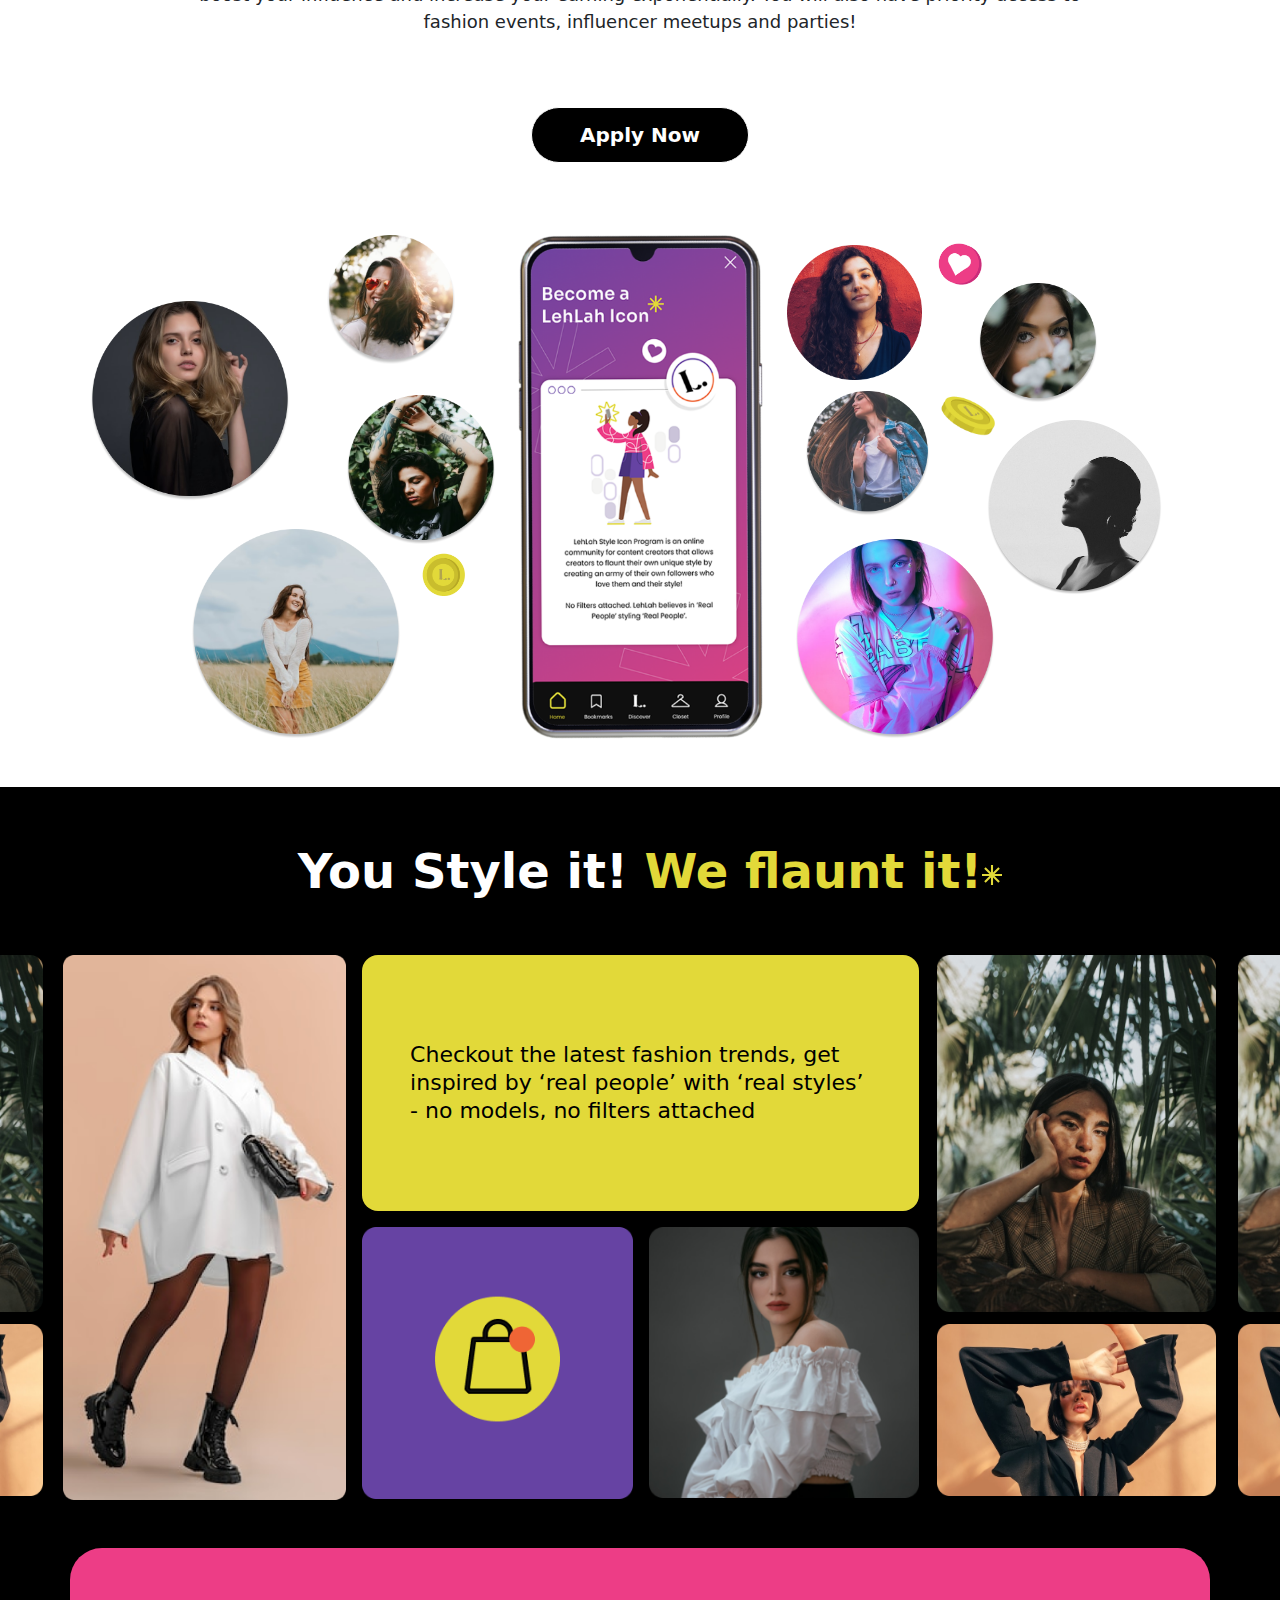
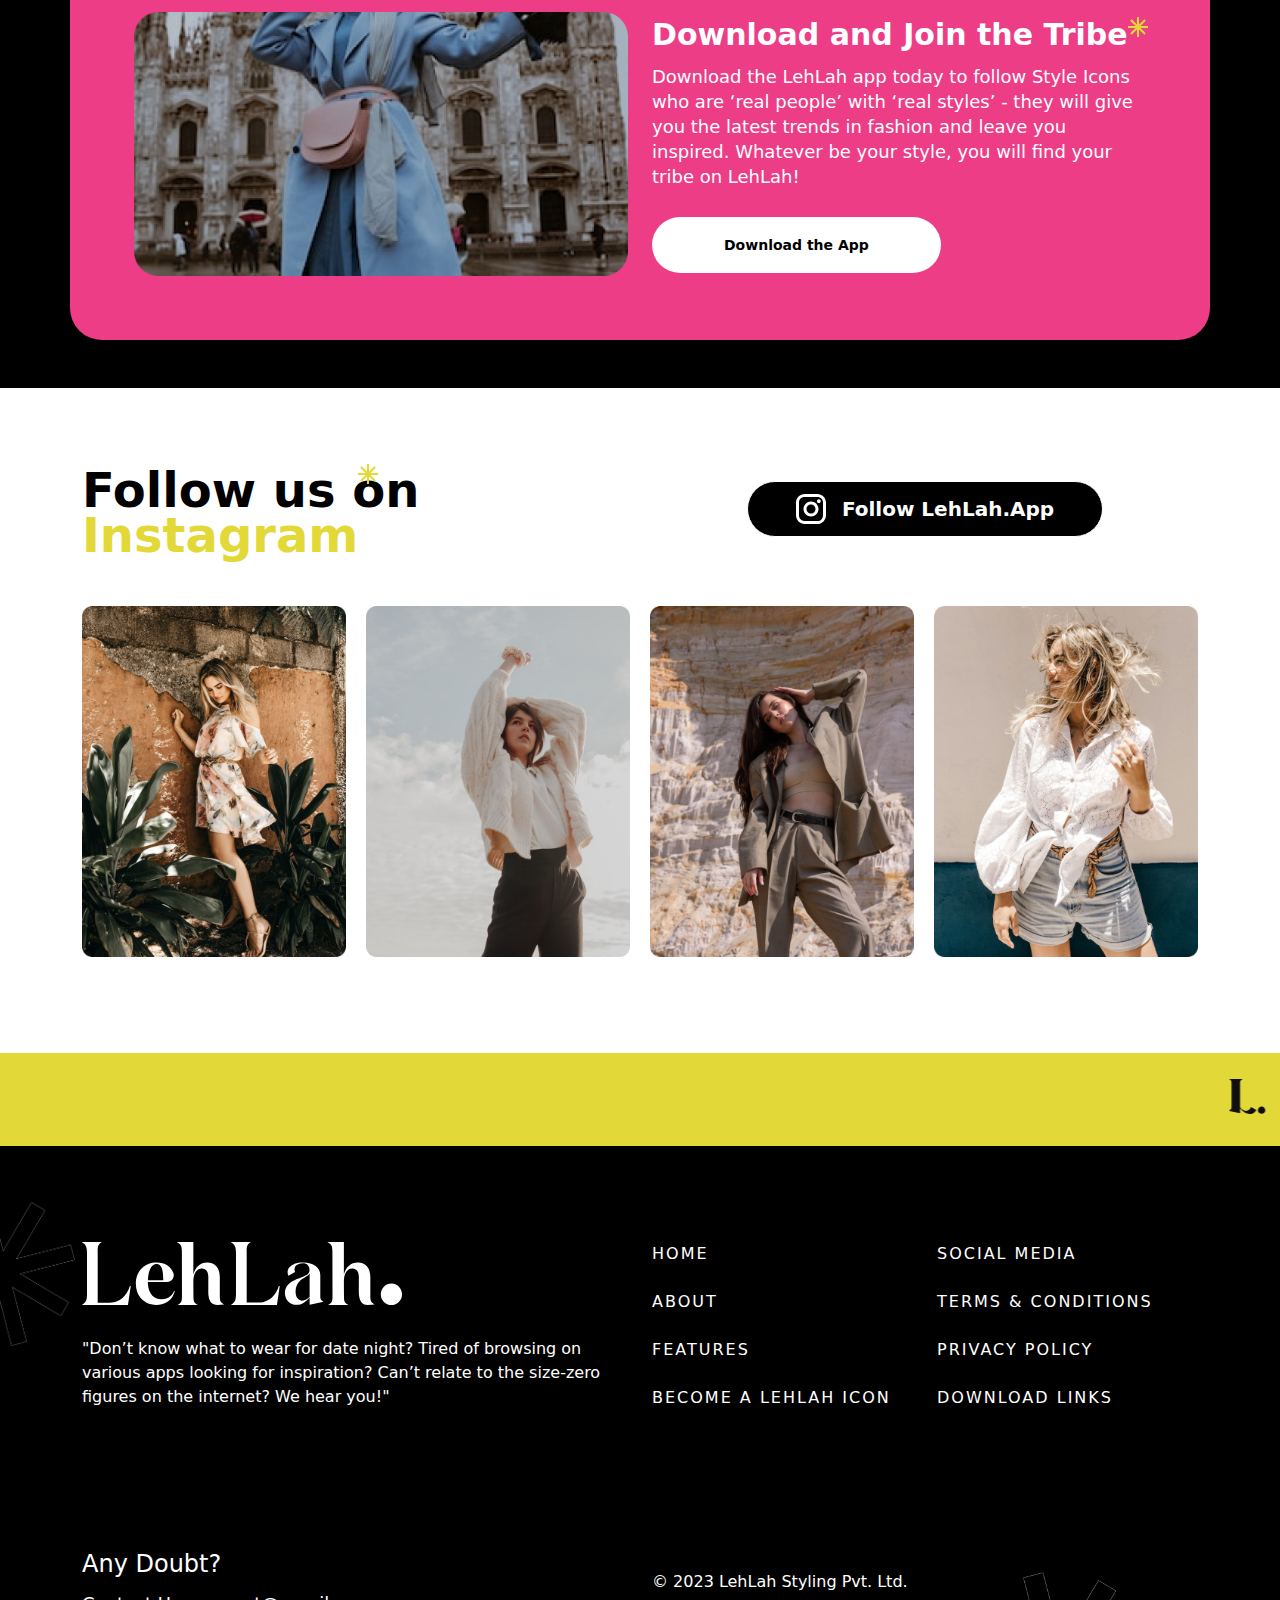
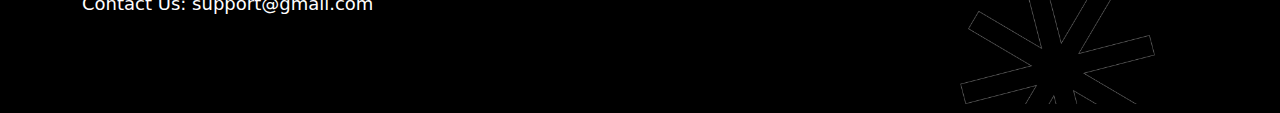
==== commit a4434823: "-" ====
--- a/index.html
+++ b/index.html
@@ -70,7 +70,7 @@
          <button class="navbar-toggler nav-menubtn shadow-none border-0 p-0" type="button" data-bs-toggle="offcanvas" data-bs-target="#offcanvasNavbar2" aria-controls="offcanvasNavbar2" aria-label="Toggle navigation">
            <span class="menu-icon d-inline-flex"><img src="assets/img/Navbar/menu_icon.svg" alt="menu-bar" class="img-fluid w-100 h-100"></span>
          </button>
-         <div class="offcanvas-lg offcanvas-end bg-black header-offcanvas" tabindex="-1" id="offcanvasNavbar2" aria-labelledby="offcanvasNavbar3Label">
+         <div class="offcanvas offcanvas-end bg-black header-offcanvas" tabindex="-1" id="offcanvasNavbar2" aria-labelledby="offcanvasNavbar3Label">
            <div class="offcanvas-header bg-theme1">
              <div class="offcanvas-logo"><img src="assets/img/Navbar/logo.svg" alt="logo" class="h-100 w-100 img-fluid"></div>
              <button type="button" class="btn-close btn-close-white shadow-none" data-bs-dismiss="offcanvas" aria-label="Close"></button>
@@ -147,7 +147,7 @@
 <!-- style section end -->
 
 <!-- carousel section start-->
-<!-- <div class="container-fluid px-0 carouselsection ">
+<div class="container-fluid px-0 carouselsection ">
   <div class="owl-carousel owl-theme style-carousel row">
     <div class="item col-12"> 
       <div class="cardd position-relative h-100">
@@ -196,7 +196,7 @@
       </div>
     </div>
 </div>
-</div> -->
+</div> 
 <!-- carousel section end-->
 
 <!-- latest fashion section start -->
@@ -236,7 +236,7 @@
           <div class="col-md-6 px-0">
             <div class="fashionimg mx-md-0 mx-auto"><img src="assets/img/Index/fashionimg3.png" alt="fashion" class="img-fluid h-100 w-100"></div>
           </div>
-          <div class="col-md-6 px-0">
+          <div class="col-md-6 px-md-3 px-0">
             <div class="row fashion-content mx-0">
               <div class="col-12 px-0 fashion-subheading fw-bold ">Love the Look?</div>
               <div class="col-12 px-0 fashion-subheading text-theme1 fw-bold">Shop the Look!</div>
@@ -286,9 +286,9 @@
 <!-- style-icon section end -->
 
 <!-- icon-testimonal section start -->
-<div class="container-fluid iconTestimonal py-md-5 py-4 px-0 overflow-x-hidden">
+<div class="container-fluid iconTestimonal py-sm-5 py-4 px-0 overflow-x-hidden">
     <div class="row">
-      <div class="col-12 testimonal-heading fw-bold pt-md-4 pt-sm-2 text-center position-relative">You Style it! <span class="text-theme1"> We flaunt it!</span> <span class="staricon position-absolute navstar top-0"><img src="assets/img/Navbar/navStar.svg" alt="star" class="h-100 w-100 img-fluid"></span></div>
+      <div class="col-12 testimonal-heading fw-bold  text-center position-relative">You Style it! <span class="text-theme1"> We flaunt it!</span> <span class="staricon position-absolute navstar top-0"><img src="assets/img/Navbar/navStar.svg" alt="star" class="h-100 w-100 img-fluid"></span></div>
       <div class="col-12 mt-md-5 mt-4">
         <div class="owl-carousel owl-theme icon-carousel ">
           <div class="item">
@@ -434,13 +434,13 @@
 <!-- icon-testimonal section start -->
 
 <!-- download app section start -->
-<div class="container-fluid downloadapp py-md-5 py-4">
+<div class="container-fluid downloadapp pb-sm-5 pb-4">
   <div class="container bg-theme3 p-lg-5 p-md-4 p-sm-3 p-2 rounded-5">
     <div class="row p-3 gy-3">
-      <div class="col-lg-6">
-          <div class="showimg h-100"><img src="assets/img/Index/videoThumb.png" alt="video" class="h-100 w-100"></div>
-      </div>
-      <div class="col-lg-6">
+      <div class="col-md-6">
+          <div class="showimg h-100"><img src="assets/img/Index/videoThumb.png" alt="video" class="h-100 w-100 img-fluid object-fit-cover rounded-4"></div>
+      </div>
+      <div class="col-md-6">
         <div class="row mx-0 download-content h-100">
           <div class="col-12 px-0 position-relative download-heading fw-semibold">Download and Join the Tribe<span class="staricon navstar d-inline-flex position-absolute follow-staricon"><img src="assets/img/Navbar/navStar.svg" alt="star" class="h-100 w-100 img-fluid"></span></div>
           <div class="col-12 px-0 download-title fw-medium mt-1">Download the LehLah app today to follow Style Icons who are ‘real people’ with ‘real styles’ - they will give you the latest trends in fashion and leave you inspired. Whatever be your style, you will find your tribe on LehLah!</div>
--- a/assets/css/style.min.css
+++ b/assets/css/style.min.css
@@ -1 +1 @@
-::-webkit-scrollbar-track{background-color:rgba(0,0,0,0)}::-webkit-scrollbar{width:6px;background-color:rgba(0,0,0,0)}::-webkit-scrollbar-thumb{background-color:#e2d939}body{scroll-behavior:smooth}.navstar{height:20px;width:20px}.form-control{font-size:14px;padding:12px}.nav-btn{background:#fff;font-size:20px;line-height:normal;color:#000 !important;white-space:nowrap;transition:all .3s ease-in-out;letter-spacing:2px}.nav-btn::before{content:"";height:100%;position:absolute;background-color:#e2d939;width:0;top:0;left:0;z-index:1;transition:all .3s ease-in-out}.nav-btn:hover::before{width:100%}.nav-btn:focus{background-color:#efea92;color:#061b2a}.nav-btn:active{background-color:#efea92 !important;color:#061b2a !important}.custom-btn{font-size:14px;color:#fff !important;line-height:normal;height:56px;transition:all .3s ease-in-out}.custom-btn .instagram{transition:all .3s ease-in-out}.custom-btn::before{content:"";height:100%;position:absolute;background-color:#e2d939;width:0;top:0;left:0;z-index:1;transition:all .3s ease-in-out}.custom-btn:hover{color:#000 !important}.custom-btn:hover::before{width:100%}.custom-btn:hover .instagram{filter:invert(1)}.apply-btn{background-color:#000;color:#fff;font-size:20px}.navbar{height:110px;background-color:#000}.navbar .navbar-brand{width:153px}.navbar .menu-icon{width:22px}.navbar .header-offcanvas{width:280px}.navbar .header-offcanvas .btn-close{font-size:13px}.navbar .header-offcanvas .navbar-nav{gap:60px}.navbar .header-offcanvas .navbar-nav .nav-item .nav-link{font-size:16px;color:#fff;line-height:24px;letter-spacing:.1em;transition:all .3s ease-in-out}.navbar .header-offcanvas .navbar-nav .nav-item .nav-link:hover{color:#e2d939}.fixed-navbar{animation-name:fixedAnim;animation-duration:1s;animation-fill-mode:forwards;background-color:rgba(0,0,0,.7);-webkit-backdrop-filter:blur(15px);backdrop-filter:blur(15px)}.footer::before{content:"";position:absolute;top:50px;left:0;width:7%;height:27%;background:url(../img/Footer/footerImg2.png) no-repeat;background-size:75px auto}.footer::after{content:"";position:absolute;bottom:0;right:0;width:25%;height:25%;background:url(../img/Footer/footerimg3.png) no-repeat;background-size:195px auto}.footer .footer-logo{max-width:320px}.footer .footer-title{font-size:16px;color:#fff}.footer .links{font-size:16px;color:#fff;letter-spacing:2px;transition:all .3s ease-in-out}.footer .links:hover{color:#e2d939;transform:translateX(8px)}.footer .doubt{font-size:24px;color:#fff}.footer .mail{font-size:18px;color:#fff}.footer .mail .email{font-size:18px;color:#fff}.footer .copyright{font-size:16px;color:#fff}.heroSection .heroleft{max-width:300px}.heroSection .heroleft:hover .heroimgone{transform:scale(1.1)}.heroSection .heroleft .heroimgone{transition:all .3s ease-in-out}.heroSection .herocenter .heroanimation{height:290px}.heroSection .herocenter .heroanimation .animation{height:250px;animation:move 25s;animation-iteration-count:infinite;animation-delay:3s;position:relative}@keyframes move{0%{top:0px}6%{top:calc(-100% - 1.5rem)}12%{top:calc(-100% - 1.5rem)}18%{top:calc(-200% - 3rem)}24%{top:calc(-200% - 3rem)}30%{top:calc(-300% - 4.5rem)}36%{top:calc(-300% - 4.5rem)}42%{top:calc(-400% - 6rem)}48%{top:calc(-400% - 6rem)}60%{top:calc(-500% - 7.5rem)}66%{top:calc(-500% - 7.5rem)}72%{top:calc(-600% - 9rem)}78%{top:calc(-600% - 9rem)}84%{top:0px}100%{top:0px}}.heroSection .herocenter .herocontent{font-size:15px;line-height:26px;color:#fff}.heroSection .heroright{max-width:300px}.heroSection .heroright:hover .heroimgtwo{transform:scale(1.1);z-index:3 !important}.heroSection .heroright .heroimgtwo{transition:all .3s ease-in-out}.heroSection .heroright .herorotote{height:180px;left:20px;animation:rotation 5s linear infinite}@keyframes rotation{from{transform:rotate(0deg)}to{transform:rotate(359deg)}}.stylesection .styleleft{font-size:36px;line-height:44px;color:#fff}.stylesection .styleleft .staricon{top:-15px;right:39px}.stylesection .styleright{font-size:17px;line-height:25px;color:#fff}.carouselsection .cardd .cardd-content{background:linear-gradient(180deg, rgba(15, 15, 15, 0) 0%, #0F0F0F 92.71%)}.carouselsection .cardd .cardd-content .arrow{height:55px;width:55px;background-color:#e2d939;padding:11px}.carouselsection .cardd .cardd-content .arrow .arrowicon{transition:all .3s ease-in-out}.carouselsection .cardd .cardd-content .cardd-heading{font-size:32px;line-height:38px;color:#fff}.carouselsection .cardd .cardd-content .cardd-subheading{font-size:18px;line-height:26px;color:#fff}.carouselsection .cardd .cardd-content .cardd-title{font-size:14px;color:#fff;line-height:normal}.carouselsection .cardd:hover .arrow .arrowicon{transform:rotate(45deg)}.carouselsection .owl-dots{display:flex;justify-content:center;gap:10px}.carouselsection .owl-dots .owl-dot{height:10px;width:10px;border-radius:50%;background-color:#e2d939}.carouselsection .owl-dots .owl-dot:active{height:12px;width:12px;background-color:#e2d939}.latest-fashion .latestfashionheading{font-size:38px;line-height:45px;color:#e2d939}.latest-fashion .fashionimg{max-height:420px;max-width:420px}.latest-fashion .fashion-content .fashion-subheading{font-size:42px;line-height:50px;color:#fff}.latest-fashion .fashion-content .fashion-title{font-size:16px;color:#fff;line-height:25px}.styleicon .styleicon-heading{font-size:48px}.styleicon .styleicon-heading .staricon{top:-20px}.styleicon .styleicon-title{font-size:18px}.styleicon .mobile-icon{max-width:245px;height:auto}.styleicon .userIcons .iconone{max-height:130px;max-width:130px;top:0;right:50px;transition:all .3s ease-in-out}.styleicon .userIcons .iconone:hover{transform:scale(1.1)}.styleicon .userIcons .icontwo{max-height:200px;max-width:200px;top:66px;left:20px;transition:all .3s ease-in-out}.styleicon .userIcons .icontwo:hover{transform:scale(1.1)}.styleicon .userIcons .iconthree{max-height:150px;max-width:150px;top:160px;right:10px;transition:all .3s ease-in-out}.styleicon .userIcons .iconthree:hover{transform:scale(1.1)}.styleicon .userIcons .iconfour{max-height:210px;max-width:210px;bottom:0;right:105px;transition:all .3s ease-in-out}.styleicon .userIcons .iconfour:hover{transform:scale(1.1)}.styleicon .userIcons .iconfive{max-height:60px;max-width:60px;bottom:134px;right:32px;transition:all .3s ease-in-out}.styleicon .userIcons .iconfive:hover{transform:scale(1.1)}.styleicon .userIcons .iconsix{max-height:135px;max-width:135px;top:10px;transition:all .3s ease-in-out}.styleicon .userIcons .iconsix:hover{transform:scale(1.1)}.styleicon .userIcons .iconseven{max-height:120px;max-width:120px;top:48px;right:112px;transition:all .3s ease-in-out}.styleicon .userIcons .iconseven:hover{transform:scale(1.1)}.styleicon .userIcons .iconeight{max-height:125px;max-width:125px;top:156px;left:30px;transition:all .3s ease-in-out}.styleicon .userIcons .iconeight:hover{transform:scale(1.1)}.styleicon .userIcons .iconnine{max-height:175px;max-width:175px;bottom:144px;right:48px;transition:all .3s ease-in-out}.styleicon .userIcons .iconnine:hover{transform:scale(1.1)}.styleicon .userIcons .iconten{max-height:200px;max-width:200px;bottom:0px;left:20px;transition:all .3s ease-in-out}.styleicon .userIcons .iconten:hover{transform:scale(1.1)}.styleicon .userIcons .iconelevn{max-height:50px;max-width:50px;top:5px;left:160px;transition:all .3s ease-in-out}.styleicon .userIcons .iconelevn:hover{transform:scale(1.1)}.styleicon .userIcons .icontwelv{max-height:50px;max-width:60px;top:155px;left:165px;transition:all .3s ease-in-out}.styleicon .userIcons .icontwelv:hover{transform:scale(1.1)}.iconTestimonal .testimonal-heading{font-size:48px;color:#fff}.iconTestimonal .center{height:47%}.iconTestimonal .testimonal-title{font-size:22px;color:#000;line-height:28px}.downloadapp .download-content .download-heading{font-size:30px;color:#fff}.downloadapp .download-content .download-heading .staricon{top:5px}.downloadapp .download-content .download-title{font-size:18px;line-height:25px;color:#fff}.followoninsta .follow-heading{font-size:48px;color:#000;line-height:45px}.followoninsta .follow-heading .follow-staricon{top:-20px}.followoninsta .followimg{transition:all .3s ease-in-out}.followoninsta .followimg:hover{transform:scale(0.9)}.followoninsta .owl-stage-outer{padding:0}.followoninsta .owl-dots{margin-top:8px;display:flex;justify-content:center;gap:8px}.followoninsta .owl-dots .owl-dot{height:8px;width:8px;border-radius:50%;background-color:#e2d939}.followoninsta .owl-dots .owl-dot:active{background-color:#000}@font-face{font-family:"Poppins";src:url("Poppins-Black.woff2") format("woff2"),url("Poppins-Black.woff") format("woff");font-weight:900;font-style:normal;font-display:swap}@font-face{font-family:"Poppins";src:url("Poppins-Bold.woff2") format("woff2"),url("Poppins-Bold.woff") format("woff");font-weight:bold;font-style:normal;font-display:swap}@font-face{font-family:"Poppins";src:url("Poppins-BlackItalic.woff2") format("woff2"),url("Poppins-BlackItalic.woff") format("woff");font-weight:900;font-style:italic;font-display:swap}@font-face{font-family:"Poppins";src:url("Poppins-Italic.woff2") format("woff2"),url("Poppins-Italic.woff") format("woff");font-weight:normal;font-style:italic;font-display:swap}@font-face{font-family:"Poppins";src:url("Poppins-ExtraBold.woff2") format("woff2"),url("Poppins-ExtraBold.woff") format("woff");font-weight:bold;font-style:normal;font-display:swap}@font-face{font-family:"Poppins";src:url("Poppins-LightItalic.woff2") format("woff2"),url("Poppins-LightItalic.woff") format("woff");font-weight:300;font-style:italic;font-display:swap}@font-face{font-family:"Poppins";src:url("Poppins-Medium.woff2") format("woff2"),url("Poppins-Medium.woff") format("woff");font-weight:500;font-style:normal;font-display:swap}@font-face{font-family:"Poppins";src:url("../fonts/poppins-regular.woff2") format("woff2"),url("../fonts/poppins-regular.woff") format("woff");font-weight:400;font-style:normal}@font-face{font-family:"Poppins";src:url("../fonts/poppins-medium.woff2") format("woff2"),url("../fonts/poppins-medium.woff") format("woff");font-weight:500;font-style:normal}@font-face{font-family:"Poppins";src:url("Poppins-ExtraLightItalic.woff2") format("woff2"),url("Poppins-ExtraLightItalic.woff") format("woff");font-weight:200;font-style:italic;font-display:swap}@font-face{font-family:"Poppins";src:url("Poppins-Light.woff2") format("woff2"),url("Poppins-Light.woff") format("woff");font-weight:300;font-style:normal;font-display:swap}@font-face{font-family:"Poppins";src:url("Poppins-ExtraLight.woff2") format("woff2"),url("Poppins-ExtraLight.woff") format("woff");font-weight:200;font-style:normal;font-display:swap}@font-face{font-family:"Poppins";src:url("Poppins-BoldItalic.woff2") format("woff2"),url("Poppins-BoldItalic.woff") format("woff");font-weight:bold;font-style:italic;font-display:swap}@font-face{font-family:"Poppins";src:url("Poppins-ExtraBoldItalic.woff2") format("woff2"),url("Poppins-ExtraBoldItalic.woff") format("woff");font-weight:bold;font-style:italic;font-display:swap}@font-face{font-family:"Poppins";src:url("Poppins-SemiBold.woff2") format("woff2"),url("Poppins-SemiBold.woff") format("woff");font-weight:600;font-style:normal;font-display:swap}@font-face{font-family:"Poppins";src:url("Poppins-Regular.woff2") format("woff2"),url("Poppins-Regular.woff") format("woff");font-weight:normal;font-style:normal;font-display:swap}@font-face{font-family:"Poppins";src:url("Poppins-SemiBoldItalic.woff2") format("woff2"),url("Poppins-SemiBoldItalic.woff") format("woff");font-weight:600;font-style:italic;font-display:swap}@font-face{font-family:"Poppins";src:url("Poppins-Thin.woff2") format("woff2"),url("Poppins-Thin.woff") format("woff");font-weight:100;font-style:normal;font-display:swap}@font-face{font-family:"Poppins";src:url("Poppins-ThinItalic.woff2") format("woff2"),url("Poppins-ThinItalic.woff") format("woff");font-weight:100;font-style:italic;font-display:swap}@font-face{font-family:"Poppins";src:url("Poppins-MediumItalic.woff2") format("woff2"),url("Poppins-MediumItalic.woff") format("woff");font-weight:500;font-style:italic;font-display:swap}.termscondition .termsheading{font-size:60px;color:#000}.termscondition .terms-text{font-size:14px;color:#000}.herotwo .herotwo-img{filter:brightness(0.5)}.herotwo .herotwo-img .hero-img{transition:all .3s ease-in-out}.herotwo .herotwo-img:hover .hero-img{transform:scale(1.1)}.herotwo .herotwo-heading{font-size:30px;color:#fff}.herotwo .herotwo-heading .staricon{top:-10px}.herotwo .herotwo-title{font-size:17px;color:#fff}.herotwo .herotwo-title2{font-size:15px;color:#fff}.formSection .form-main .circle-main::before{content:"";height:2px;width:80%;position:absolute;left:80px;top:50%;background-color:#6f42c1}.formSection .form-main .circle-main .circle{height:20px;width:20px;border:1px solid #6f42c1}.formSection .form-main .form-img{max-width:270px;right:0;top:-6rem}.formSection .form-main .form-img2{max-width:120px;right:15rem;top:-7rem}.formSection .form-main .form-heaing{font-size:24px}.formSection .form-main .form-label{font-size:15px}.formSection .form-main .form-title{font-size:14px}.formSection .form-main .form-title2{font-size:10px}.formSection .form-main .submit-btn{font-size:14px}.faq-section .question .accordion-item .accordion-button{font-size:30px;color:#e2d939}.faq-section .question .accordion-item .accordion-button::after{content:"";background-image:url(../img/Index/plus.svg);height:18px;width:18px;background-size:cover;background-position:center}.faq-section .question .accordion-item .accordion-button:not(.collapsed)::after{content:"";background:url(../img/Index/minus.svg);height:4px;width:18px;border-radius:20px;background-size:cover;background-position:center}.faq-section .question .accordion-item .accordion-button:not(.collapsed){background-color:rgba(0,0,0,0);color:#e2d939}.faq-section .question .accordion-item .accordion-body{font-size:14px;color:#fff}@media(max-width: 1199.98px){.styleicon .styleicon-heading{font-size:38px}.iconTestimonal .testimonal-heading{font-size:44px}.termscondition .termsheading{font-size:54px}.formSection .form-main .form-heaing{font-size:23px}}@media(max-width: 991.98px){.navbar{height:100px}.navbar .navbar-brand{width:140px}.navbar .header-offcanvas .navbar-nav{gap:25px}.navbar .header-offcanvas .navbar-nav .nav-item .nav-link{font-size:14px}.nav-btn{font-size:16px}.heroSection .herocenter .heroanimation{height:220px}.heroSection .herocenter .heroanimation .animation{height:190px}.stylesection .styleleft{font-size:32px;line-height:40px}.carouselsection .cardd .cardd-content .arrow{height:50px;width:50px}.carouselsection .cardd .cardd-content .cardd-heading{font-size:28px;line-height:30px}.carouselsection .cardd .cardd-content .cardd-subheading{font-size:16px;line-height:22px}.latest-fashion .latestfashionheading{font-size:30px;line-height:39px}.latest-fashion .fashion-content .fashion-subheading{font-size:39px;line-height:47px}.styleicon .styleicon-heading{font-size:36px}.styleicon .styleicon-title{font-size:17px}.iconTestimonal .testimonal-heading{font-size:26px}.iconTestimonal .testimonal-title{font-size:20px}.downloadapp .download-content .download-heading{font-size:28px}.downloadapp .download-content .download-title{font-size:17px;line-height:normal}.followoninsta .follow-heading{font-size:40px}.footer .footer-logo{max-width:290px}.footer .links{font-size:15px}.termscondition .termsheading{font-size:46px}.termscondition .terms-text{font-size:13px}.formSection .form-main .form-img{max-width:190px;top:-3rem}.formSection .form-main .form-img2{top:-5rem;right:8rem;max-width:100px}.formSection .form-main .form-heaing{font-size:22px}.faq-section .question .accordion-item .accordion-button{font-size:26px}.faq-section .question .accordion-item .accordion-button::after{height:14px;width:14px}.faq-section .question .accordion-item .accordion-button:not(.collapsed)::after{width:14px}}@media(max-width: 767.98px){.navbar{height:90px}.navbar .navbar-brand{width:130px}.navbar .header-offcanvas{width:280px;height:500px}.navbar .header-offcanvas .navbar-nav{gap:20px}.navbar .header-offcanvas .navbar-nav .nav-item .nav-link{font-size:13px}.nav-btn{font-size:15px}.custom-btn{font-size:13px;height:45px}.custom-btn .instagram{height:20px !important}.heroSection .herocenter{position:absolute;z-index:4}.heroSection .herocenter .heroanimation{height:190px}.heroSection .herocenter .heroanimation .animation{height:110px}.heroSection .herocenter .herocontent{font-size:14px;line-height:25px}.stylesection .styleleft{font-size:30px;line-height:35px}.stylesection .styleright{font-size:16px;line-height:23px}.carouselsection .cardd .cardd-content .arrow{height:48px;width:48px}.carouselsection .cardd .cardd-content .cardd-heading{font-size:26px;line-height:30px}.carouselsection .cardd .cardd-content .cardd-subheading{font-size:16px;line-height:22px}.carouselsection .cardd .cardd-content .cardd-title{font-size:13px}.latest-fashion .latestfashionheading{font-size:28px;line-height:36px}.latest-fashion .fashion-content .fashion-subheading{font-size:34px;line-height:45px}.latest-fashion .fashion-content .fashion-title{font-size:15px;line-height:23px}.styleicon .styleicon-heading{font-size:28px}.styleicon .styleicon-title{font-size:15px}.styleicon .mobile-icon{max-width:220px}.iconTestimonal .testimonal-heading{font-size:30spx}.iconTestimonal .testimonal-title{font-size:18px}.downloadapp .download-content .download-heading{font-size:21px}.downloadapp .download-content .download-heading .staricon{right:0}.downloadapp .download-content .download-title{font-size:14px;line-height:21px}.followoninsta .follow-heading{font-size:36px}.footer .footer-logo{max-width:260px}.footer .footer-title{font-size:14px}.footer .links{font-size:13px}.footer .doubt{font-size:22px}.footer .mail{font-size:17px}.footer .mail .email{font-size:17px}.footer .copyright{font-size:15px}.termscondition .termsheading{font-size:38px}.termscondition .terms-text{font-size:12px}.herotwo .herotwo-img{max-width:250px}.herotwo .herotwo-heading{font-size:25px}.herotwo .herotwo-title{font-size:15px}.herotwo .herotwo-title2{font-size:13px}.formSection .form-main .form-img{max-width:170px;top:-2rem}.formSection .form-main .form-img2{top:-4rem;right:8rem;max-width:80px}.formSection .form-main .form-heaing{font-size:20px}.formSection .form-main .form-label{font-size:13px}.formSection .form-main .form-title{font-size:13px}.faq-section .faq-img{max-width:280px}.faq-section .question .accordion-item .accordion-button{font-size:18px}.faq-section .question .accordion-item .accordion-body{font-size:13px}}@media(max-width: 575.98px){.navbar{height:80px}.navbar .navbar-brand{width:120px}.navbar .header-offcanvas .offcanvas-logo{width:120px}.navbar .header-offcanvas .navbar-nav{gap:15px}.navbar .header-offcanvas .navbar-nav .nav-item .nav-link{font-size:12px}.nav-btn{font-size:14px}.custom-btn{font-size:12px;height:40px}.heroSection .herocenter .heroanimation{height:150px}.heroSection .herocenter .heroanimation .animation{height:120px}.heroSection .herocenter .herocontent{font-size:13px;line-height:22px}.stylesection .styleleft{font-size:22px;line-height:normal}.stylesection .styleright{font-size:13px;line-height:22px}.carouselsection .cardd .cardd-content .arrow{height:42px;width:42px}.carouselsection .cardd .cardd-content .cardd-heading{font-size:22px;line-height:28px}.carouselsection .cardd .cardd-content .cardd-subheading{font-size:14px;line-height:20px}.carouselsection .cardd .cardd-content .cardd-title{font-size:12px}.latest-fashion .latestfashionheading{font-size:22px;line-height:27px}.latest-fashion .fashion-content .fashion-subheading{font-size:26px;line-height:35px}.latest-fashion .fashion-content .fashion-title{font-size:13px;line-height:22px}.styleicon .styleicon-heading{font-size:24px}.styleicon .styleicon-title{font-size:13px}.styleicon .mobile-icon{max-width:200px}.iconTestimonal .testimonal-heading{font-size:26px}.iconTestimonal .testimonal-title{font-size:16px}.downloadapp .download-content .download-heading{font-size:21px}.downloadapp .download-content .download-heading .staricon{right:0}.downloadapp .download-content .download-title{font-size:14px;line-height:21px}.followoninsta .follow-heading{font-size:28px;line-height:28px}.footer .footer-logo{max-width:170px}.footer .footer-title{font-size:13px}.footer .links{font-size:12px}.footer .doubt{font-size:16px}.footer .mail{font-size:14px}.footer .mail .email{font-size:14px}.footer .copyright{font-size:12px}.termscondition .termsheading{font-size:30px}.termscondition .terms-text{font-size:11px}.herotwo .starimg{position:absolute;left:0;z-index:3}.herotwo .herotwo-heading{font-size:22px}.herotwo .herotwo-title{font-size:14px}.herotwo .herotwo-title2{font-size:11px}.formSection .form-main .circle-main::before{width:60%}.formSection .form-main .form-img{max-width:150px;top:-2rem}.formSection .form-main .form-img2{top:-4rem;right:5rem;max-width:80px}.formSection .form-main .form-heaing{font-size:17px}.formSection .form-main .form-label{font-size:12px}.formSection .form-main .form-title{font-size:12px}.formSection .form-main .submit-btn{font-size:13px}.faq-section .question .accordion-item .accordion-button{font-size:15px}.faq-section .question .accordion-item .accordion-button::after{height:12px;width:12px}.faq-section .question .accordion-item .accordion-button:not(.collapsed)::after{width:12px}.faq-section .question .accordion-item .accordion-body{font-size:12px}.form-control{padding:10px}}/*# sourceMappingURL=style.min.css.map */+::-webkit-scrollbar-track{background-color:rgba(0,0,0,0)}::-webkit-scrollbar{width:6px;background-color:rgba(0,0,0,0)}::-webkit-scrollbar-thumb{background-color:#e2d939}body{scroll-behavior:smooth}.navstar{height:20px;width:20px}.form-control{font-size:14px;padding:12px}.nav-btn{background:#fff;font-size:20px;line-height:normal;color:#000 !important;white-space:nowrap;transition:all .3s ease-in-out;letter-spacing:2px}.nav-btn::before{content:"";height:100%;position:absolute;background-color:#e2d939;width:0;top:0;left:0;z-index:1;transition:all .3s ease-in-out}.nav-btn:hover::before{width:100%}.nav-btn:focus{background-color:#efea92;color:#061b2a}.nav-btn:active{background-color:#efea92 !important;color:#061b2a !important}.custom-btn{font-size:14px;color:#fff !important;line-height:normal;height:56px;transition:all .3s ease-in-out}.custom-btn .instagram{transition:all .3s ease-in-out}.custom-btn::before{content:"";height:100%;position:absolute;background-color:#e2d939;width:0;top:0;left:0;z-index:1;transition:all .3s ease-in-out}.custom-btn:hover{color:#000 !important}.custom-btn:hover::before{width:100%}.custom-btn:hover .instagram{filter:invert(1)}.apply-btn{background-color:#000;color:#fff;font-size:20px}.navbar{height:110px;background-color:#000}.navbar .navbar-brand{width:153px}.navbar .menu-icon{width:22px}.navbar .header-offcanvas{width:280px}.navbar .header-offcanvas .btn-close{font-size:13px}.navbar .header-offcanvas .navbar-nav{gap:60px}.navbar .header-offcanvas .navbar-nav .nav-item .nav-link{font-size:16px;color:#fff;line-height:24px;letter-spacing:.1em;transition:all .3s ease-in-out}.navbar .header-offcanvas .navbar-nav .nav-item .nav-link:hover{color:#e2d939}.fixed-navbar{animation-name:fixedAnim;animation-duration:1s;animation-fill-mode:forwards;background-color:rgba(0,0,0,.7);-webkit-backdrop-filter:blur(15px);backdrop-filter:blur(15px)}.footer::before{content:"";position:absolute;top:50px;left:0;width:7%;height:27%;background:url(../img/Footer/footerImg2.png) no-repeat;background-size:75px auto}.footer::after{content:"";position:absolute;bottom:0;right:0;width:25%;height:25%;background:url(../img/Footer/footerimg3.png) no-repeat;background-size:195px auto}.footer .footer-logo{max-width:320px}.footer .footer-title{font-size:16px;color:#fff}.footer .links{font-size:16px;color:#fff;letter-spacing:2px;transition:all .3s ease-in-out}.footer .links:hover{color:#e2d939;transform:translateX(8px)}.footer .doubt{font-size:24px;color:#fff}.footer .mail{font-size:18px;color:#fff}.footer .mail .email{font-size:18px;color:#fff}.footer .copyright{font-size:16px;color:#fff}.heroSection .heroleft{max-width:300px}.heroSection .heroleft:hover .heroimgone{transform:scale(1.1)}.heroSection .heroleft .heroimgone{transition:all .3s ease-in-out}.heroSection .herocenter .heroanimation{height:290px}.heroSection .herocenter .heroanimation .animation{height:250px;animation:move 25s;animation-iteration-count:infinite;animation-delay:3s;position:relative}@keyframes move{0%{top:0px}6%{top:calc(-100% - 1.5rem)}12%{top:calc(-100% - 1.5rem)}18%{top:calc(-200% - 3rem)}24%{top:calc(-200% - 3rem)}30%{top:calc(-300% - 4.5rem)}36%{top:calc(-300% - 4.5rem)}42%{top:calc(-400% - 6rem)}48%{top:calc(-400% - 6rem)}60%{top:calc(-500% - 7.5rem)}66%{top:calc(-500% - 7.5rem)}72%{top:calc(-600% - 9rem)}78%{top:calc(-600% - 9rem)}84%{top:0px}100%{top:0px}}.heroSection .herocenter .herocontent{font-size:15px;line-height:26px;color:#fff}.heroSection .heroright{max-width:300px}.heroSection .heroright:hover .heroimgtwo{transform:scale(1.1);z-index:3 !important}.heroSection .heroright .heroimgtwo{transition:all .3s ease-in-out}.heroSection .heroright .herorotote{height:180px;left:20px;animation:rotation 5s linear infinite}@keyframes rotation{from{transform:rotate(0deg)}to{transform:rotate(359deg)}}.stylesection .styleleft{font-size:36px;line-height:44px;color:#fff}.stylesection .styleleft .staricon{top:-15px;right:39px}.stylesection .styleright{font-size:17px;line-height:25px;color:#fff}.carouselsection .cardd .cardd-content{background:linear-gradient(180deg, rgba(15, 15, 15, 0) 0%, #0F0F0F 92.71%)}.carouselsection .cardd .cardd-content .arrow{height:55px;width:55px;background-color:#e2d939;padding:11px}.carouselsection .cardd .cardd-content .arrow .arrowicon{transition:all .3s ease-in-out}.carouselsection .cardd .cardd-content .cardd-heading{font-size:32px;line-height:38px;color:#fff}.carouselsection .cardd .cardd-content .cardd-subheading{font-size:18px;line-height:26px;color:#fff}.carouselsection .cardd .cardd-content .cardd-title{font-size:14px;color:#fff;line-height:normal}.carouselsection .cardd:hover .arrow .arrowicon{transform:rotate(45deg)}.carouselsection .owl-dots{display:flex;justify-content:center;gap:10px;margin-top:8px}.carouselsection .owl-dots .owl-dot{height:10px;width:10px;border-radius:50%;background-color:#e2d939}.carouselsection .owl-dots .owl-dot:active{height:12px;width:12px;background-color:#e2d939}.latest-fashion .latestfashionheading{font-size:38px;line-height:45px;color:#e2d939}.latest-fashion .fashionimg{max-height:420px;max-width:420px}.latest-fashion .fashion-content .fashion-subheading{font-size:42px;line-height:50px;color:#fff}.latest-fashion .fashion-content .fashion-title{font-size:16px;color:#fff;line-height:25px}.styleicon .styleicon-heading{font-size:48px}.styleicon .styleicon-heading .staricon{top:-20px}.styleicon .styleicon-title{font-size:18px}.styleicon .mobile-icon{max-width:245px;height:auto}.styleicon .userIcons .iconone{max-height:130px;max-width:130px;top:0;right:50px;transition:all .3s ease-in-out}.styleicon .userIcons .iconone:hover{transform:scale(1.1)}.styleicon .userIcons .icontwo{max-height:200px;max-width:200px;top:66px;left:20px;transition:all .3s ease-in-out}.styleicon .userIcons .icontwo:hover{transform:scale(1.1)}.styleicon .userIcons .iconthree{max-height:150px;max-width:150px;top:160px;right:10px;transition:all .3s ease-in-out}.styleicon .userIcons .iconthree:hover{transform:scale(1.1)}.styleicon .userIcons .iconfour{max-height:210px;max-width:210px;bottom:0;right:105px;transition:all .3s ease-in-out}.styleicon .userIcons .iconfour:hover{transform:scale(1.1)}.styleicon .userIcons .iconfive{max-height:60px;max-width:60px;bottom:134px;right:32px;transition:all .3s ease-in-out}.styleicon .userIcons .iconfive:hover{transform:scale(1.1)}.styleicon .userIcons .iconsix{max-height:135px;max-width:135px;top:10px;transition:all .3s ease-in-out}.styleicon .userIcons .iconsix:hover{transform:scale(1.1)}.styleicon .userIcons .iconseven{max-height:120px;max-width:120px;top:48px;right:112px;transition:all .3s ease-in-out}.styleicon .userIcons .iconseven:hover{transform:scale(1.1)}.styleicon .userIcons .iconeight{max-height:125px;max-width:125px;top:156px;left:30px;transition:all .3s ease-in-out}.styleicon .userIcons .iconeight:hover{transform:scale(1.1)}.styleicon .userIcons .iconnine{max-height:175px;max-width:175px;bottom:144px;right:48px;transition:all .3s ease-in-out}.styleicon .userIcons .iconnine:hover{transform:scale(1.1)}.styleicon .userIcons .iconten{max-height:200px;max-width:200px;bottom:0px;left:20px;transition:all .3s ease-in-out}.styleicon .userIcons .iconten:hover{transform:scale(1.1)}.styleicon .userIcons .iconelevn{max-height:50px;max-width:50px;top:5px;left:160px;transition:all .3s ease-in-out}.styleicon .userIcons .iconelevn:hover{transform:scale(1.1)}.styleicon .userIcons .icontwelv{max-height:50px;max-width:60px;top:155px;left:165px;transition:all .3s ease-in-out}.styleicon .userIcons .icontwelv:hover{transform:scale(1.1)}.iconTestimonal .testimonal-heading{font-size:48px;color:#fff}.iconTestimonal .center{height:47%}.iconTestimonal .testimonal-title{font-size:22px;color:#000;line-height:28px}.downloadapp .download-content .download-heading{font-size:30px;color:#fff}.downloadapp .download-content .download-heading .staricon{top:5px}.downloadapp .download-content .download-title{font-size:18px;line-height:25px;color:#fff}.followoninsta .follow-heading{font-size:48px;color:#000;line-height:45px}.followoninsta .follow-heading .follow-staricon{top:-20px}.followoninsta .followimg{transition:all .3s ease-in-out}.followoninsta .followimg:hover{transform:scale(0.9)}.followoninsta .owl-stage-outer{padding:0}.followoninsta .owl-dots{margin-top:8px;display:flex;justify-content:center;gap:8px}.followoninsta .owl-dots .owl-dot{height:8px;width:8px;border-radius:50%;background-color:#e2d939}.followoninsta .owl-dots .owl-dot:active{background-color:#000}@font-face{font-family:"Poppins";src:url("Poppins-Black.woff2") format("woff2"),url("Poppins-Black.woff") format("woff");font-weight:900;font-style:normal;font-display:swap}@font-face{font-family:"Poppins";src:url("Poppins-Bold.woff2") format("woff2"),url("Poppins-Bold.woff") format("woff");font-weight:bold;font-style:normal;font-display:swap}@font-face{font-family:"Poppins";src:url("Poppins-BlackItalic.woff2") format("woff2"),url("Poppins-BlackItalic.woff") format("woff");font-weight:900;font-style:italic;font-display:swap}@font-face{font-family:"Poppins";src:url("Poppins-Italic.woff2") format("woff2"),url("Poppins-Italic.woff") format("woff");font-weight:normal;font-style:italic;font-display:swap}@font-face{font-family:"Poppins";src:url("Poppins-ExtraBold.woff2") format("woff2"),url("Poppins-ExtraBold.woff") format("woff");font-weight:bold;font-style:normal;font-display:swap}@font-face{font-family:"Poppins";src:url("Poppins-LightItalic.woff2") format("woff2"),url("Poppins-LightItalic.woff") format("woff");font-weight:300;font-style:italic;font-display:swap}@font-face{font-family:"Poppins";src:url("Poppins-Medium.woff2") format("woff2"),url("Poppins-Medium.woff") format("woff");font-weight:500;font-style:normal;font-display:swap}@font-face{font-family:"Poppins";src:url("../fonts/poppins-regular.woff2") format("woff2"),url("../fonts/poppins-regular.woff") format("woff");font-weight:400;font-style:normal}@font-face{font-family:"Poppins";src:url("../fonts/poppins-medium.woff2") format("woff2"),url("../fonts/poppins-medium.woff") format("woff");font-weight:500;font-style:normal}@font-face{font-family:"Poppins";src:url("Poppins-ExtraLightItalic.woff2") format("woff2"),url("Poppins-ExtraLightItalic.woff") format("woff");font-weight:200;font-style:italic;font-display:swap}@font-face{font-family:"Poppins";src:url("Poppins-Light.woff2") format("woff2"),url("Poppins-Light.woff") format("woff");font-weight:300;font-style:normal;font-display:swap}@font-face{font-family:"Poppins";src:url("Poppins-ExtraLight.woff2") format("woff2"),url("Poppins-ExtraLight.woff") format("woff");font-weight:200;font-style:normal;font-display:swap}@font-face{font-family:"Poppins";src:url("Poppins-BoldItalic.woff2") format("woff2"),url("Poppins-BoldItalic.woff") format("woff");font-weight:bold;font-style:italic;font-display:swap}@font-face{font-family:"Poppins";src:url("Poppins-ExtraBoldItalic.woff2") format("woff2"),url("Poppins-ExtraBoldItalic.woff") format("woff");font-weight:bold;font-style:italic;font-display:swap}@font-face{font-family:"Poppins";src:url("Poppins-SemiBold.woff2") format("woff2"),url("Poppins-SemiBold.woff") format("woff");font-weight:600;font-style:normal;font-display:swap}@font-face{font-family:"Poppins";src:url("Poppins-Regular.woff2") format("woff2"),url("Poppins-Regular.woff") format("woff");font-weight:normal;font-style:normal;font-display:swap}@font-face{font-family:"Poppins";src:url("Poppins-SemiBoldItalic.woff2") format("woff2"),url("Poppins-SemiBoldItalic.woff") format("woff");font-weight:600;font-style:italic;font-display:swap}@font-face{font-family:"Poppins";src:url("Poppins-Thin.woff2") format("woff2"),url("Poppins-Thin.woff") format("woff");font-weight:100;font-style:normal;font-display:swap}@font-face{font-family:"Poppins";src:url("Poppins-ThinItalic.woff2") format("woff2"),url("Poppins-ThinItalic.woff") format("woff");font-weight:100;font-style:italic;font-display:swap}@font-face{font-family:"Poppins";src:url("Poppins-MediumItalic.woff2") format("woff2"),url("Poppins-MediumItalic.woff") format("woff");font-weight:500;font-style:italic;font-display:swap}.termscondition .termsheading{font-size:60px;color:#000}.termscondition .terms-text{font-size:14px;color:#000}.herotwo .herotwo-img{filter:brightness(0.5)}.herotwo .herotwo-img .hero-img{transition:all .3s ease-in-out}.herotwo .herotwo-img:hover .hero-img{transform:scale(1.1)}.herotwo .starimg{animation:rotation 5s linear infinite}@keyframes rotation{from{transform:rotate(0deg)}to{transform:rotate(359deg)}}.herotwo .herotwo-heading{font-size:30px;color:#fff}.herotwo .herotwo-heading .staricon{top:-10px}.herotwo .herotwo-title{font-size:17px;color:#fff}.herotwo .herotwo-title2{font-size:15px;color:#fff}.formSection .form-main .circle-main::before{content:"";height:2px;width:80%;position:absolute;left:80px;top:50%;background-color:#6f42c1}.formSection .form-main .circle-main .circle{height:20px;width:20px;border:1px solid #6f42c1}.formSection .form-main .form-img{max-width:270px;right:0;top:-6rem}.formSection .form-main .form-img2{max-width:120px;right:15rem;top:-7rem}.formSection .form-main .form-heaing{font-size:24px}.formSection .form-main .form-label{font-size:15px}.formSection .form-main .form-title{font-size:14px}.formSection .form-main .form-title2{font-size:10px}.formSection .form-main .submit-btn{font-size:14px}.faq-section .question .accordion-item .accordion-button{font-size:30px;color:#e2d939}.faq-section .question .accordion-item .accordion-button::after{content:"";background-image:url(../img/Index/plus.svg);height:18px;width:18px;background-size:cover;background-position:center;margin-left:10px}.faq-section .question .accordion-item .accordion-button:not(.collapsed)::after{content:"";background:url(../img/Index/minus.svg);height:4px;width:18px;border-radius:20px;background-size:cover;background-position:center}.faq-section .question .accordion-item .accordion-button:not(.collapsed){background-color:rgba(0,0,0,0);color:#e2d939}.faq-section .question .accordion-item .accordion-body{font-size:14px;color:#fff}@media(max-width: 1199.98px){.styleicon .styleicon-heading{font-size:38px}.iconTestimonal .testimonal-heading{font-size:44px}.followoninsta .follow-heading{font-size:42px}.termscondition .termsheading{font-size:54px}.formSection .form-main .form-heaing{font-size:23px}}@media(max-width: 991.98px){.navbar{height:100px}.navbar .navbar-brand{width:140px}.navbar .header-offcanvas .navbar-nav{gap:25px}.navbar .header-offcanvas .navbar-nav .nav-item .nav-link{font-size:14px}.nav-btn{font-size:16px}.heroSection .herocenter .heroanimation{height:220px}.heroSection .herocenter .heroanimation .animation{height:190px}.stylesection .styleleft{font-size:32px;line-height:40px}.carouselsection .cardd .cardd-content .arrow{height:50px;width:50px}.carouselsection .cardd .cardd-content .cardd-heading{font-size:28px;line-height:30px}.carouselsection .cardd .cardd-content .cardd-subheading{font-size:16px;line-height:22px}.latest-fashion .latestfashionheading{font-size:30px;line-height:39px}.latest-fashion .fashion-content .fashion-subheading{font-size:39px;line-height:47px}.styleicon .styleicon-heading{font-size:36px}.styleicon .styleicon-title{font-size:17px}.iconTestimonal .testimonal-heading{font-size:26px}.iconTestimonal .testimonal-title{font-size:20px}.downloadapp .download-content .download-heading{font-size:28px}.downloadapp .download-content .download-title{font-size:17px;line-height:normal}.followoninsta .follow-heading{font-size:36px}.footer .footer-logo{max-width:290px}.footer .links{font-size:14px}.termscondition .termsheading{font-size:46px}.termscondition .terms-text{font-size:13px}.formSection .form-main .form-img{max-width:190px;top:-3rem}.formSection .form-main .form-img2{top:-5rem;right:8rem;max-width:100px}.formSection .form-main .form-heaing{font-size:22px}.faq-section .question .accordion-item .accordion-button{font-size:26px}.faq-section .question .accordion-item .accordion-button::after{height:14px;width:14px}.faq-section .question .accordion-item .accordion-button:not(.collapsed)::after{width:14px}}@media(max-width: 767.98px){.navbar{height:90px}.navbar .navbar-brand{width:130px}.navbar .header-offcanvas{width:280px;height:500px}.navbar .header-offcanvas .navbar-nav{gap:20px}.navbar .header-offcanvas .navbar-nav .nav-item .nav-link{font-size:13px}.nav-btn{font-size:15px}.custom-btn{font-size:13px;height:45px}.custom-btn .instagram{height:20px !important}.heroSection .herocenter{position:absolute;z-index:4}.heroSection .herocenter .heroanimation{height:190px}.heroSection .herocenter .heroanimation .animation{height:110px}.heroSection .herocenter .herocontent{font-size:14px;line-height:25px}.stylesection .styleleft{font-size:30px;line-height:35px}.stylesection .styleright{font-size:16px;line-height:23px}.carouselsection .cardd .cardd-content .arrow{height:48px;width:48px}.carouselsection .cardd .cardd-content .cardd-heading{font-size:26px;line-height:30px}.carouselsection .cardd .cardd-content .cardd-subheading{font-size:16px;line-height:22px}.carouselsection .cardd .cardd-content .cardd-title{font-size:13px}.latest-fashion .latestfashionheading{font-size:28px;line-height:36px}.latest-fashion .fashion-content .fashion-subheading{font-size:30px;line-height:45px}.latest-fashion .fashion-content .fashion-title{font-size:15px;line-height:23px}.styleicon .styleicon-heading{font-size:28px}.styleicon .styleicon-title{font-size:15px}.styleicon .mobile-icon{max-width:220px}.iconTestimonal .testimonal-heading{font-size:28px}.iconTestimonal .testimonal-title{font-size:18px}.downloadapp .download-content .download-heading{font-size:21px}.downloadapp .download-content .download-heading .staricon{right:0}.downloadapp .download-content .download-title{font-size:14px;line-height:21px}.followoninsta .follow-heading{font-size:30px}.footer .footer-logo{max-width:180px}.footer .footer-title{font-size:14px}.footer .links{font-size:12px}.footer .doubt{font-size:22px}.footer .mail{font-size:17px}.footer .mail .email{font-size:17px}.footer .copyright{font-size:15px}.termscondition .termsheading{font-size:38px}.termscondition .terms-text{font-size:12px}.herotwo .herotwo-img{max-width:250px}.herotwo .herotwo-heading{font-size:25px}.herotwo .herotwo-title{font-size:15px}.herotwo .herotwo-title2{font-size:13px}.formSection .form-main .form-img{max-width:170px;top:-2rem}.formSection .form-main .form-img2{top:-4rem;right:8rem;max-width:80px}.formSection .form-main .form-heaing{font-size:20px}.formSection .form-main .form-label{font-size:13px}.formSection .form-main .form-title{font-size:13px}.faq-section .faq-img{max-width:280px}.faq-section .question .accordion-item .accordion-button{font-size:18px}.faq-section .question .accordion-item .accordion-body{font-size:13px}}@media(max-width: 575.98px){.navbar{height:80px}.navbar .navbar-brand{width:120px}.navbar .header-offcanvas .offcanvas-logo{width:120px}.navbar .header-offcanvas .navbar-nav{gap:15px}.navbar .header-offcanvas .navbar-nav .nav-item .nav-link{font-size:12px}.nav-btn{font-size:14px}.custom-btn{font-size:12px;height:40px}.heroSection .herocenter .heroanimation{height:150px}.heroSection .herocenter .heroanimation .animation{height:120px}.heroSection .herocenter .herocontent{font-size:13px;line-height:22px}.stylesection .styleleft{font-size:22px;line-height:normal}.stylesection .styleright{font-size:13px;line-height:22px}.carouselsection .cardd .cardd-content .arrow{height:42px;width:42px}.carouselsection .cardd .cardd-content .cardd-heading{font-size:22px;line-height:28px}.carouselsection .cardd .cardd-content .cardd-subheading{font-size:14px;line-height:20px}.carouselsection .cardd .cardd-content .cardd-title{font-size:12px}.latest-fashion .latestfashionheading{font-size:22px;line-height:27px}.latest-fashion .fashion-content .fashion-subheading{font-size:24px;line-height:30px}.latest-fashion .fashion-content .fashion-title{font-size:13px;line-height:22px}.styleicon .styleicon-heading{font-size:24px}.styleicon .styleicon-title{font-size:13px}.styleicon .mobile-icon{max-width:200px}.iconTestimonal .testimonal-heading{font-size:24px}.iconTestimonal .testimonal-title{font-size:15px}.downloadapp .download-content .download-heading{font-size:21px}.downloadapp .download-content .download-heading .staricon{right:0}.downloadapp .download-content .download-title{font-size:14px;line-height:21px}.followoninsta .follow-heading{font-size:24px;line-height:28px}.footer .footer-logo{max-width:130px}.footer .footer-title{font-size:13px}.footer .links{font-size:11px}.footer .doubt{font-size:16px}.footer .mail{font-size:14px}.footer .mail .email{font-size:14px}.footer .copyright{font-size:12px}.termscondition .termsheading{font-size:30px}.termscondition .terms-text{font-size:11px}.herotwo .starimg{position:absolute;left:0;z-index:3}.herotwo .herotwo-heading{font-size:22px}.herotwo .herotwo-title{font-size:14px}.herotwo .herotwo-title2{font-size:11px}.formSection .form-main .circle-main::before{width:60%}.formSection .form-main .form-img{max-width:130px;top:-2rem}.formSection .form-main .form-img2{top:-4rem;right:5rem;max-width:80px}.formSection .form-main .form-heaing{font-size:17px}.formSection .form-main .form-label{font-size:12px}.formSection .form-main .form-title{font-size:12px}.formSection .form-main .submit-btn{font-size:13px}.faq-section .question .accordion-item .accordion-button{font-size:15px}.faq-section .question .accordion-item .accordion-button::after{height:12px;width:12px}.faq-section .question .accordion-item .accordion-button:not(.collapsed)::after{width:12px}.faq-section .question .accordion-item .accordion-body{font-size:12px}.navstar{height:16px;width:16px}.form-control{font-size:12px;padding:10px}}/*# sourceMappingURL=style.min.css.map */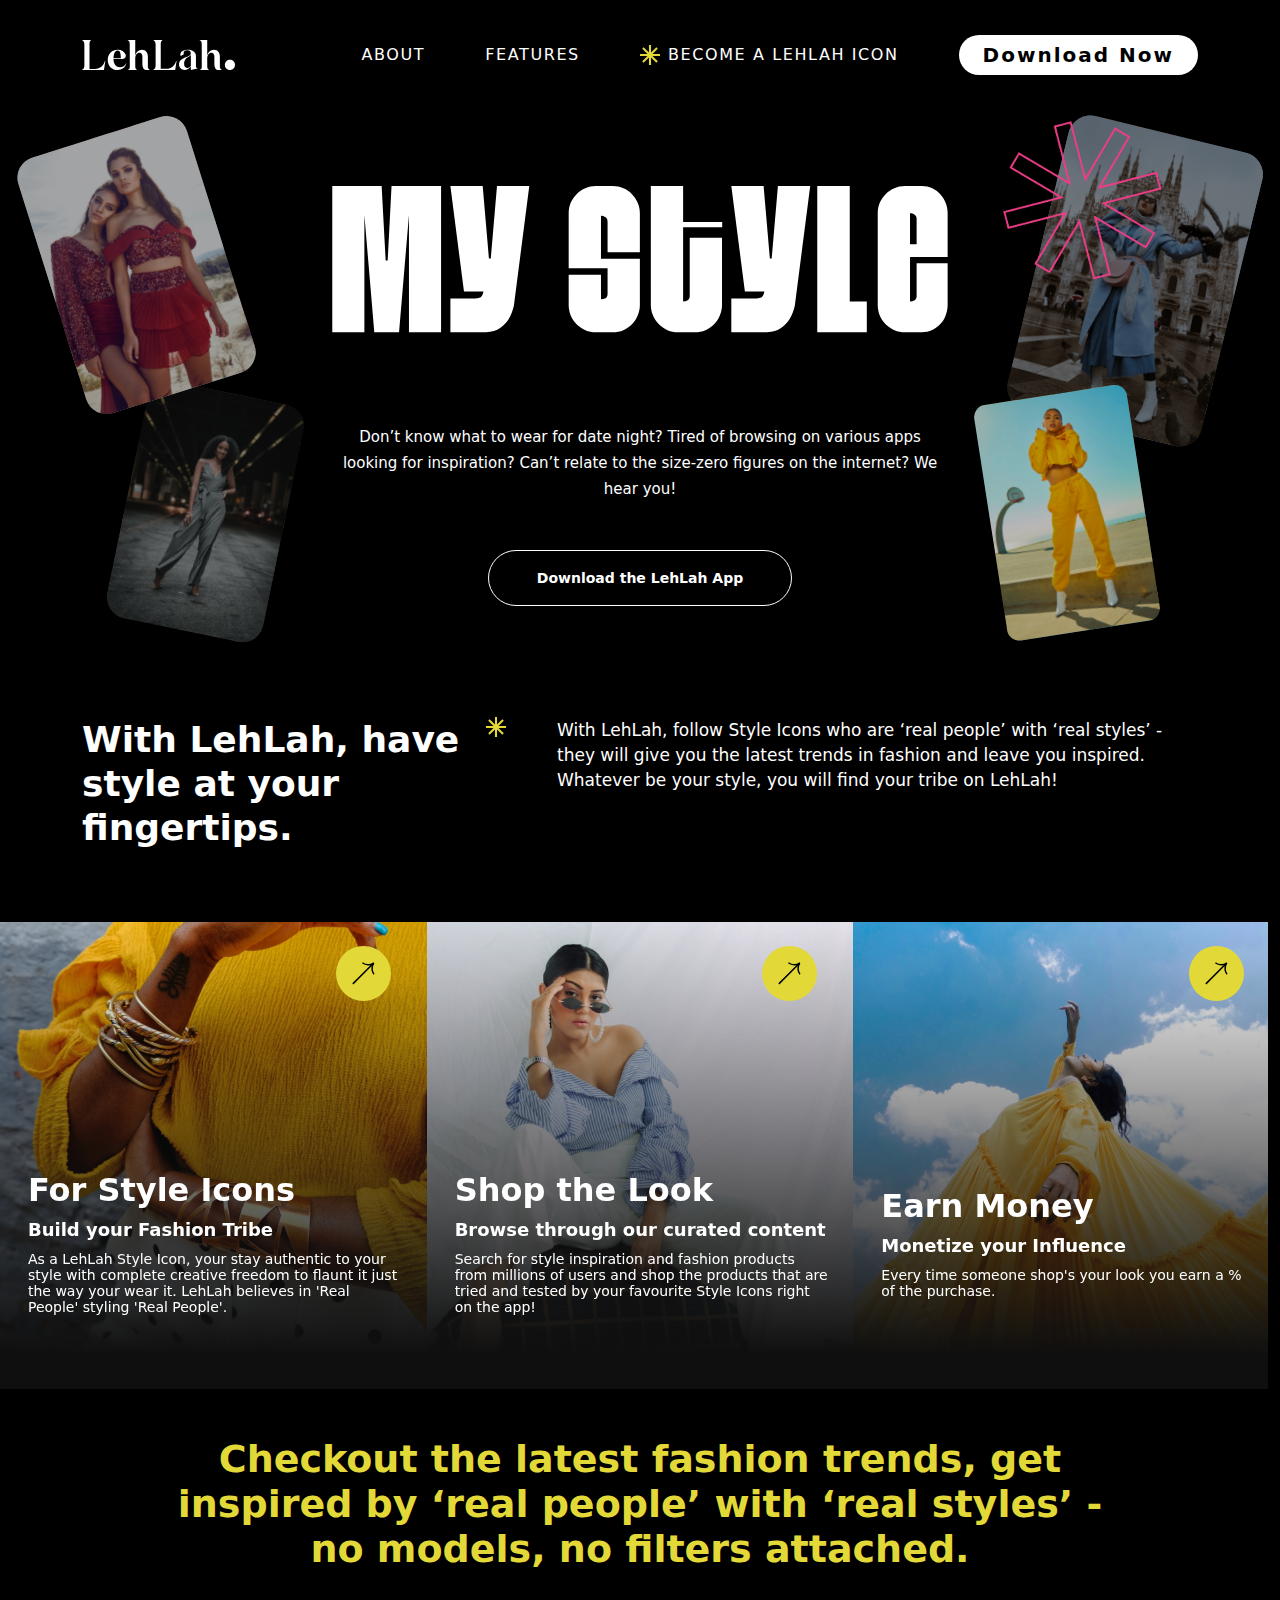
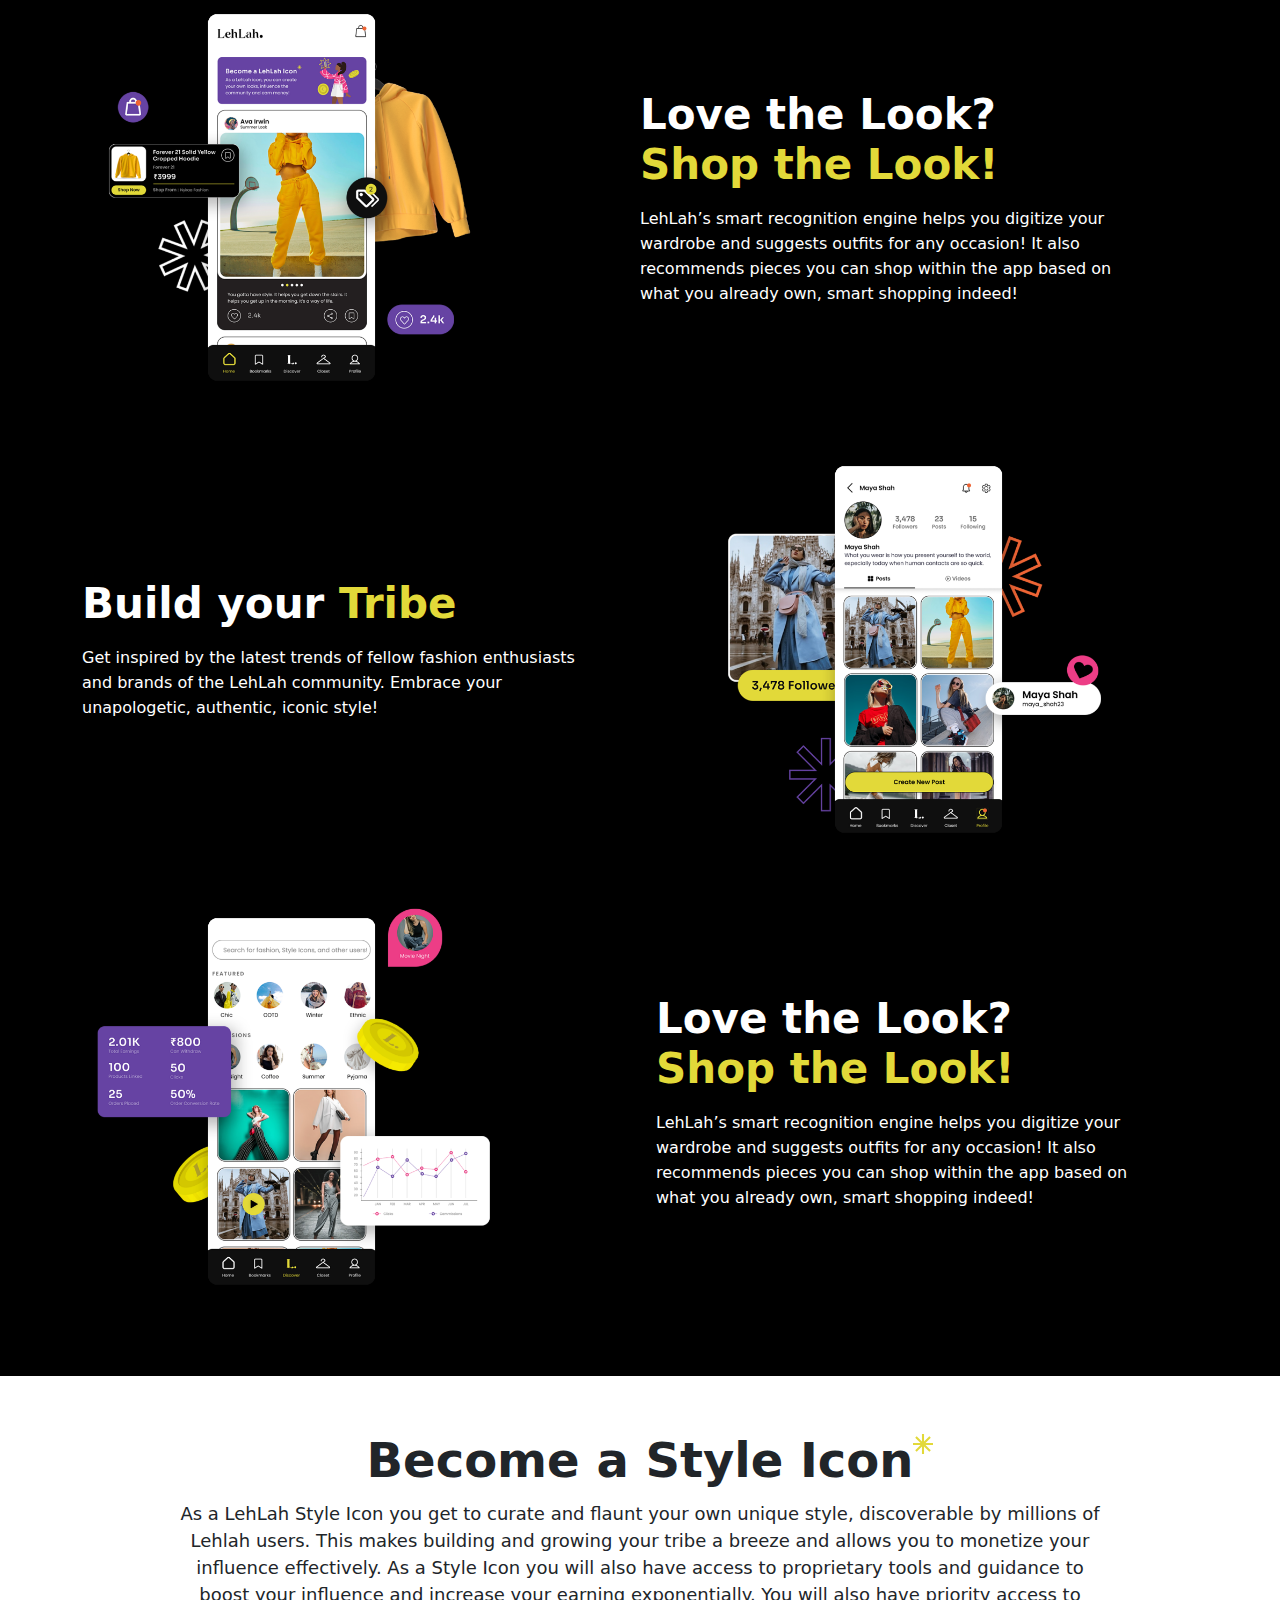
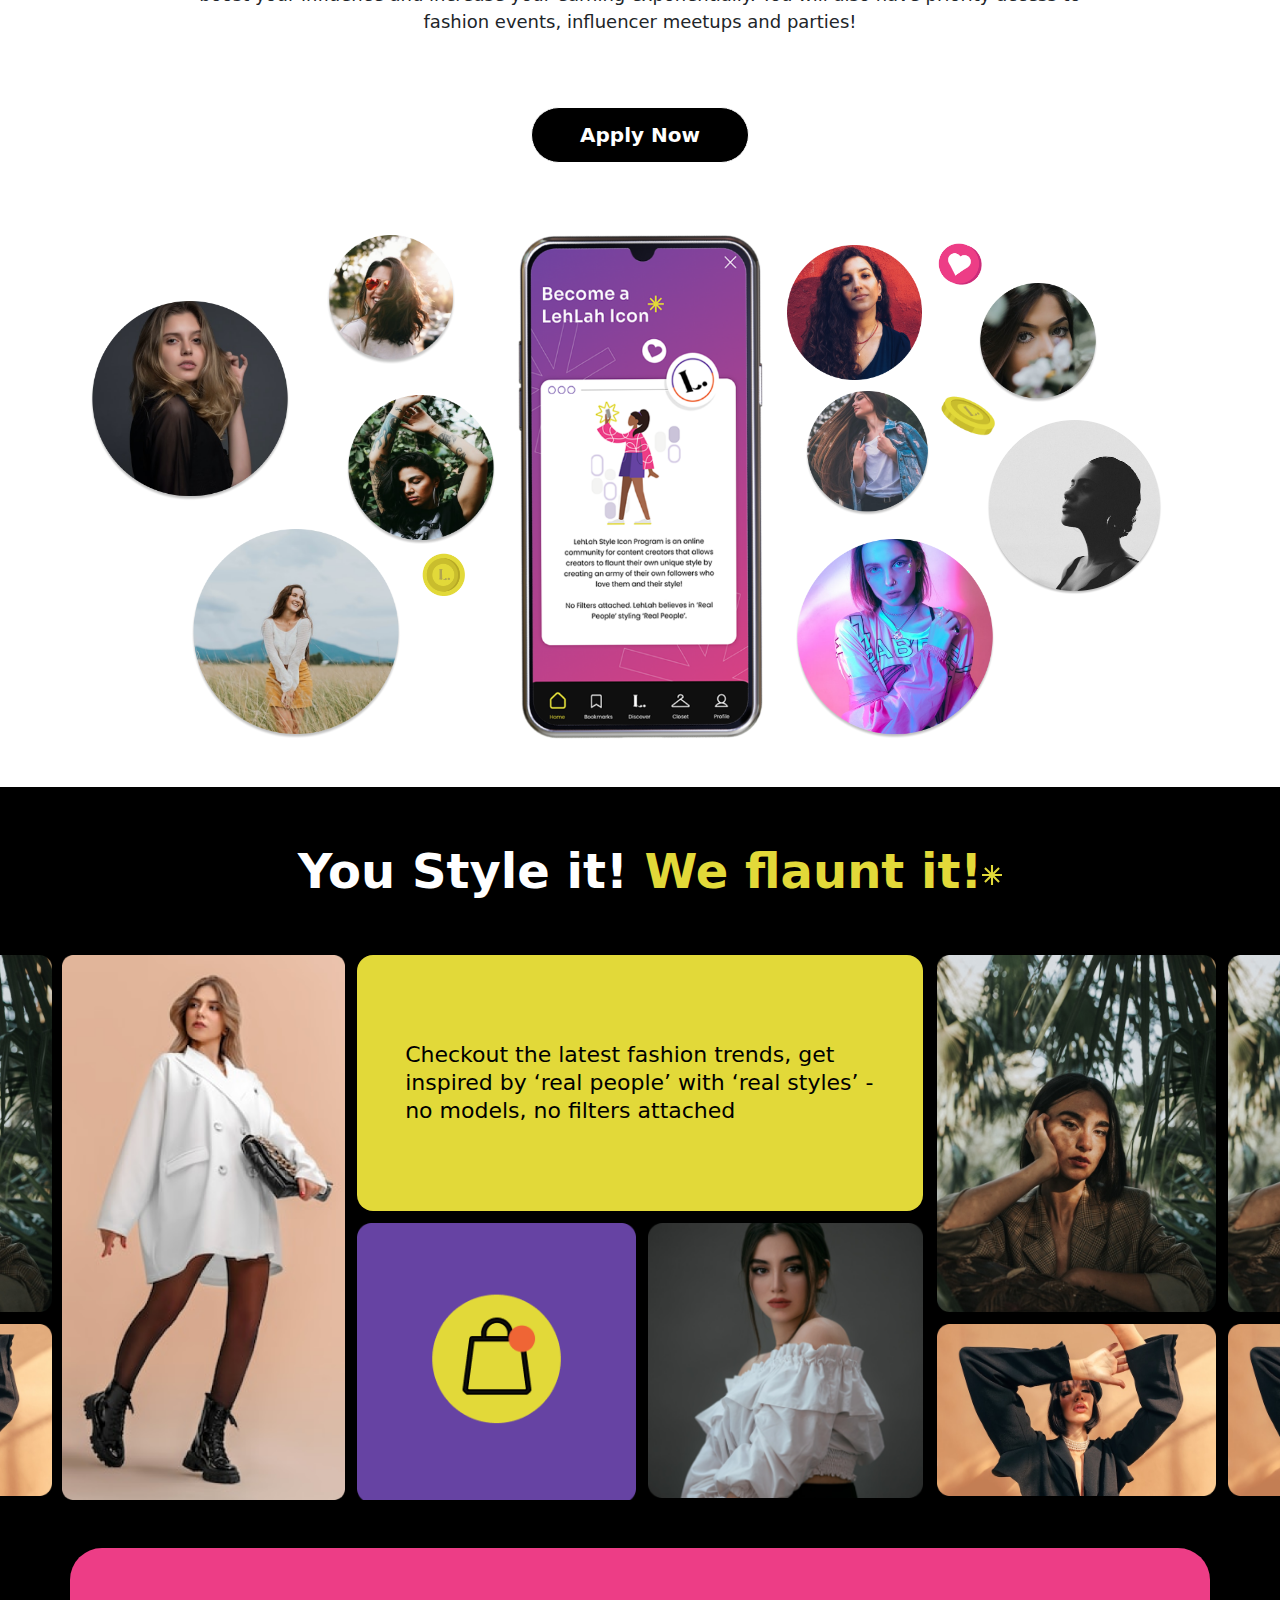
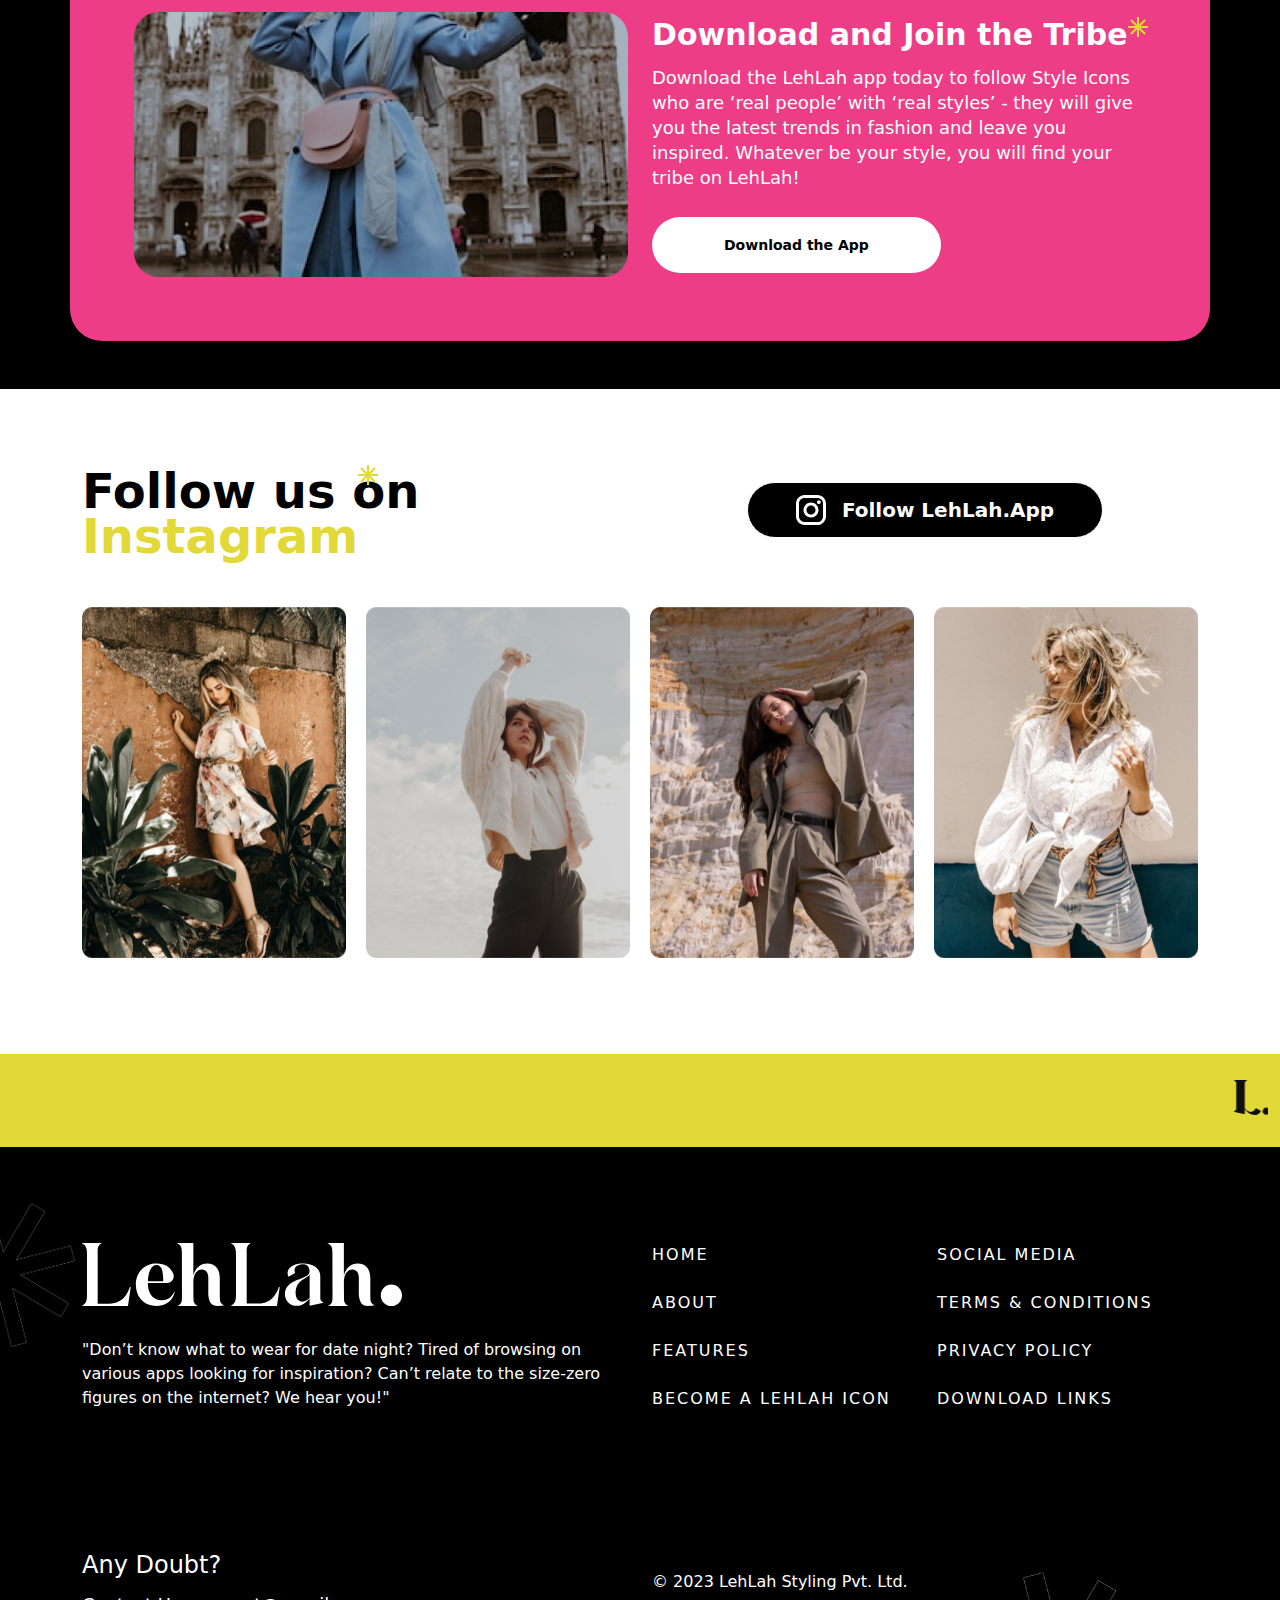
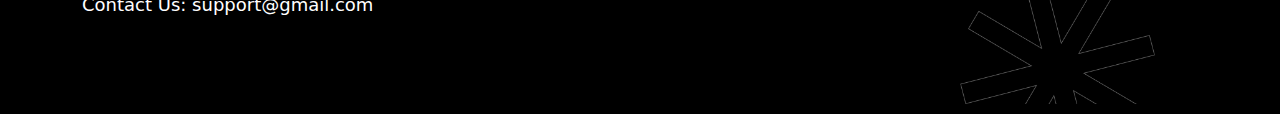
==== commit 2ff13b61: "-" ====
--- a/index.html
+++ b/index.html
@@ -76,7 +76,7 @@
              <button type="button" class="btn-close btn-close-white shadow-none" data-bs-dismiss="offcanvas" aria-label="Close"></button>
            </div>
            <div class="offcanvas-body h-100">
-             <ul class="navbar-nav justify-content-center align-items-center flex-grow-1">
+             <ul class="navbar-nav justify-content-end align-items-center flex-grow-1">
                <li class="nav-item">
                  <a class="nav-link fw-normal p-0" href="javascript:;">ABOUT</a>
                </li>
@@ -105,17 +105,17 @@
         </div>
       </div>
       <div class="col-md-6 col-12 herocenter">
-        <div class="row">
+        <div class="row px-sm-0 ">
           <div class="col-12 pt-2">
-          <div class="heroanimation position-relative overflow-hidden mt-3">
-            <div class="animation mb-5"><img src="assets/img/Index/heroslideimg1.svg" alt="hero-animation" class="w-100 h-100 img-fluid"></div>
-            <div class="animation mb-5"><img src="assets/img/Index/heroslideimg2.svg" alt="hero-animation" class="w-100 h-100 img-fluid"></div>
-            <div class="animation mb-5"><img src="assets/img/Index/heroslideimg3.svg" alt="hero-animation" class="w-100 h-100 img-fluid"></div>
-            <div class="animation mb-5"><img src="assets/img/Index/heroslideimg4.svg" alt="hero-animation" class="w-100 h-100 img-fluid"></div>
-            <div class="animation mb-5"><img src="assets/img/Index/heroslideimg5.svg" alt="hero-animation" class="w-100 h-100 img-fluid"></div>
-            <div class="animation mb-5"><img src="assets/img/Index/heroslideimg6.svg" alt="hero-animation" class="w-100 h-100 img-fluid"></div>
-            <div class="animation mb-5"><img src="assets/img/Index/heroslideimg7.svg" alt="hero-animation" class="w-100 h-100 img-fluid"></div>
-            <div class="animation mb-5"><img src="assets/img/Index/heroslideimg8.svg" alt="hero-animation" class="w-100 h-100 img-fluid"></div>
+          <div class="heroanimation position-relative overflow-hidden mt-3 ">
+            <div class="animation mb-5 mx-auto"><img src="assets/img/Index/heroslideimg1.svg" alt="hero-animation" class="w-100 h-100 img-fluid"></div>
+            <div class="animation mb-5 mx-auto"><img src="assets/img/Index/heroslideimg2.svg" alt="hero-animation" class="w-100 h-100 img-fluid"></div>
+            <div class="animation mb-5 mx-auto"><img src="assets/img/Index/heroslideimg3.svg" alt="hero-animation" class="w-100 h-100 img-fluid"></div>
+            <div class="animation mb-5 mx-auto"><img src="assets/img/Index/heroslideimg4.svg" alt="hero-animation" class="w-100 h-100 img-fluid"></div>
+            <div class="animation mb-5 mx-auto"><img src="assets/img/Index/heroslideimg5.svg" alt="hero-animation" class="w-100 h-100 img-fluid"></div>
+            <div class="animation mb-5 mx-auto"><img src="assets/img/Index/heroslideimg6.svg" alt="hero-animation" class="w-100 h-100 img-fluid"></div>
+            <div class="animation mb-5 mx-auto"><img src="assets/img/Index/heroslideimg7.svg" alt="hero-animation" class="w-100 h-100 img-fluid"></div>
+            <div class="animation mb-5 mx-auto"><img src="assets/img/Index/heroslideimg8.svg" alt="hero-animation" class="w-100 h-100 img-fluid"></div>
           </div>
           </div>
           <div class="col-12 herocontent fw-medium text-center mb-md-5 mb-4">Don’t know what to wear for date night? Tired of browsing on various apps looking for inspiration? Can’t relate to the size-zero figures on the internet? We hear you!</div>
@@ -297,12 +297,12 @@
                 <div class="testiconone h-100"><img src="assets/img/Index/testimonal1.png" alt="testimonal" class="h-100 img-fluid"></div>
               </div>
               <div class="col-6 d-lg-block d-none">
-                <div class="row mx-0 g-3 h-100 ">
+                <div class="row mx-0 g-2 h-100 ">
                   <div class="col-12  center ">
                     <div class="testimonal-title fw-medium bg-theme1 rounded-4 h-100 d-flex justify-content-center align-items-center p-5">Checkout the latest fashion trends, get inspired by ‘real people’ with ‘real styles’ - no models, no filters attached</div>
                     </div>
-                  <div class="col-6"><div class="testiconthree "><img src="assets/img/Index/testimonal2.png" alt="testimonal" class=" w-100 h-100 img-fluid"></div></div>
-                  <div class="col-6"><div class="testiconthree "><img src="assets/img/Index/testimonal3.png" alt="testimonal" class=" w-100 h-100 img-fluid"></div></div>
+                  <div class="col-6 pt-1 pe-1"><div class="testiconthree "><img src="assets/img/Index/testimonal2.png" alt="testimonal" class=" w-100 h-100 img-fluid"></div></div>
+                  <div class="col-6 pt-1 ps-2"><div class="testiconthree "><img src="assets/img/Index/testimonal3.png" alt="testimonal" class=" w-100 h-100 img-fluid"></div></div>
                 </div>
               </div>
               <div class="col-lg-3 col-6">
@@ -325,12 +325,12 @@
                 <div class="testiconone h-100"><img src="assets/img/Index/testimonal1.png" alt="testimonal" class="h-100 img-fluid"></div>
               </div>
               <div class="col-6 d-lg-block d-none">
-                <div class="row mx-0 g-3 h-100 ">
+                <div class="row mx-0 g-2 h-100 ">
                   <div class="col-12  center ">
                     <div class="testimonal-title fw-medium bg-theme1 rounded-4 h-100 d-flex justify-content-center align-items-center p-5">Checkout the latest fashion trends, get inspired by ‘real people’ with ‘real styles’ - no models, no filters attached</div>
                     </div>
-                  <div class="col-6"><div class="testiconthree "><img src="assets/img/Index/testimonal2.png" alt="testimonal" class=" w-100 h-100 img-fluid"></div></div>
-                  <div class="col-6"><div class="testiconthree "><img src="assets/img/Index/testimonal3.png" alt="testimonal" class=" w-100 h-100 img-fluid"></div></div>
+                  <div class="col-6 pt-1 pe-1"><div class="testiconthree "><img src="assets/img/Index/testimonal2.png" alt="testimonal" class=" w-100 h-100 img-fluid"></div></div>
+                  <div class="col-6 pt-1 ps-2"><div class="testiconthree "><img src="assets/img/Index/testimonal3.png" alt="testimonal" class=" w-100 h-100 img-fluid"></div></div>
                 </div>
               </div>
             </div>
@@ -338,12 +338,12 @@
           <div class="item">
             <div class="row mx-0 g-2">
               <div class="col-6 d-lg-block d-none">
-                <div class="row mx-0 g-3 h-100 ">
+                <div class="row mx-0 g-2 h-100 ">
                   <div class="col-12  center ">
                     <div class="testimonal-title fw-medium bg-theme1 rounded-4 h-100 d-flex justify-content-center align-items-center p-5">Checkout the latest fashion trends, get inspired by ‘real people’ with ‘real styles’ - no models, no filters attached</div>
                     </div>
-                  <div class="col-6"><div class="testiconthree "><img src="assets/img/Index/testimonal2.png" alt="testimonal" class=" w-100 h-100 img-fluid"></div></div>
-                  <div class="col-6"><div class="testiconthree "><img src="assets/img/Index/testimonal3.png" alt="testimonal" class=" w-100 h-100 img-fluid"></div></div>
+                  <div class="col-6 pt-1 pe-1"><div class="testiconthree "><img src="assets/img/Index/testimonal2.png" alt="testimonal" class=" w-100 h-100 img-fluid"></div></div>
+                  <div class="col-6 pt-1 ps-2"><div class="testiconthree "><img src="assets/img/Index/testimonal3.png" alt="testimonal" class=" w-100 h-100 img-fluid"></div></div>
                 </div>
               </div>
               <div class="col-lg-3 col-6">
@@ -492,11 +492,11 @@
 <!-- real style section start -->
 <div class="container-fluid realstyle bg-theme1 py-md-4 py-3 marquee marquee1">
   <marquee behavior="scroll" direction="left" onmouseover="this.stop();" onmouseout="this.start()";>
-    <a href="javascript:;" class="mx-md-5 mx-4"><img src="assets/img/Index/marqueeImg.svg" alt="real style"></a>
-    <a href="javascript:;" class="mx-md-5 mx-4"><img src="assets/img/Index/marqueeImg.svg" alt="real style"></a>
-    <a href="javascript:;" class="mx-md-5 mx-4"><img src="assets/img/Index/marqueeImg.svg" alt="real style"></a>
-    <a href="javascript:;" class="mx-md-5 mx-4"><img src="assets/img/Index/marqueeImg.svg" alt="real style"></a>
-    <a href="javascript:;" class="mx-md-5 mx-4"><img src="assets/img/Index/marqueeImg.svg" alt="real style"></a>
+    <a href="javascript:;" class="px-md-5 px-3"><img src="assets/img/Index/marqueeImg.svg" alt="real style"></a>
+    <a href="javascript:;" class="px-md-5 px-3"><img src="assets/img/Index/marqueeImg.svg" alt="real style"></a>
+    <a href="javascript:;" class="px-md-5 px-3"><img src="assets/img/Index/marqueeImg.svg" alt="real style"></a>
+    <a href="javascript:;" class="px-md-5 px-3"><img src="assets/img/Index/marqueeImg.svg" alt="real style"></a>
+    <a href="javascript:;" class="px-md-5 px-3"><img src="assets/img/Index/marqueeImg.svg" alt="real style"></a>
   </marquee>
 </div>
 <!-- real style section end -->
@@ -507,7 +507,7 @@
     <div class="row gy-md-5 gy-4">
       <div class="col-lg-6">
         <a href="index.html" class="d-block footer-logo pb-2"><img src="assets/img/Footer/footerlogo.svg" alt="logo" class="w-100 h-100 img-fluid"></a>
-        <div class="footer-title fw-medium pt-md-4 pt-3">"Don’t know what to wear for date night? Tired of browsing on various apps looking for inspiration? Can’t relate to the size-zero figures on the internet? We hear you!"</div>
+        <div class="footer-title fw-medium pt-md-4 pt-sm-3 pt-2">"Don’t know what to wear for date night? Tired of browsing on various apps looking for inspiration? Can’t relate to the size-zero figures on the internet? We hear you!"</div>
       </div>
       <div class="col-lg-3 col-6">
         <ul class="d-flex flex-column gap-md-4 gap-3 list-unstyled">
@@ -590,7 +590,7 @@
 $('.icon-carousel').owlCarousel({
     center:true,
     loop:true,
-    margin:10,
+    margin:0,
     nav:false,
     dots:false,
     autoplay:false,
--- a/assets/css/style.min.css
+++ b/assets/css/style.min.css
@@ -1 +1 @@
-::-webkit-scrollbar-track{background-color:rgba(0,0,0,0)}::-webkit-scrollbar{width:6px;background-color:rgba(0,0,0,0)}::-webkit-scrollbar-thumb{background-color:#e2d939}body{scroll-behavior:smooth}.navstar{height:20px;width:20px}.form-control{font-size:14px;padding:12px}.nav-btn{background:#fff;font-size:20px;line-height:normal;color:#000 !important;white-space:nowrap;transition:all .3s ease-in-out;letter-spacing:2px}.nav-btn::before{content:"";height:100%;position:absolute;background-color:#e2d939;width:0;top:0;left:0;z-index:1;transition:all .3s ease-in-out}.nav-btn:hover::before{width:100%}.nav-btn:focus{background-color:#efea92;color:#061b2a}.nav-btn:active{background-color:#efea92 !important;color:#061b2a !important}.custom-btn{font-size:14px;color:#fff !important;line-height:normal;height:56px;transition:all .3s ease-in-out}.custom-btn .instagram{transition:all .3s ease-in-out}.custom-btn::before{content:"";height:100%;position:absolute;background-color:#e2d939;width:0;top:0;left:0;z-index:1;transition:all .3s ease-in-out}.custom-btn:hover{color:#000 !important}.custom-btn:hover::before{width:100%}.custom-btn:hover .instagram{filter:invert(1)}.apply-btn{background-color:#000;color:#fff;font-size:20px}.navbar{height:110px;background-color:#000}.navbar .navbar-brand{width:153px}.navbar .menu-icon{width:22px}.navbar .header-offcanvas{width:280px}.navbar .header-offcanvas .btn-close{font-size:13px}.navbar .header-offcanvas .navbar-nav{gap:60px}.navbar .header-offcanvas .navbar-nav .nav-item .nav-link{font-size:16px;color:#fff;line-height:24px;letter-spacing:.1em;transition:all .3s ease-in-out}.navbar .header-offcanvas .navbar-nav .nav-item .nav-link:hover{color:#e2d939}.fixed-navbar{animation-name:fixedAnim;animation-duration:1s;animation-fill-mode:forwards;background-color:rgba(0,0,0,.7);-webkit-backdrop-filter:blur(15px);backdrop-filter:blur(15px)}.footer::before{content:"";position:absolute;top:50px;left:0;width:7%;height:27%;background:url(../img/Footer/footerImg2.png) no-repeat;background-size:75px auto}.footer::after{content:"";position:absolute;bottom:0;right:0;width:25%;height:25%;background:url(../img/Footer/footerimg3.png) no-repeat;background-size:195px auto}.footer .footer-logo{max-width:320px}.footer .footer-title{font-size:16px;color:#fff}.footer .links{font-size:16px;color:#fff;letter-spacing:2px;transition:all .3s ease-in-out}.footer .links:hover{color:#e2d939;transform:translateX(8px)}.footer .doubt{font-size:24px;color:#fff}.footer .mail{font-size:18px;color:#fff}.footer .mail .email{font-size:18px;color:#fff}.footer .copyright{font-size:16px;color:#fff}.heroSection .heroleft{max-width:300px}.heroSection .heroleft:hover .heroimgone{transform:scale(1.1)}.heroSection .heroleft .heroimgone{transition:all .3s ease-in-out}.heroSection .herocenter .heroanimation{height:290px}.heroSection .herocenter .heroanimation .animation{height:250px;animation:move 25s;animation-iteration-count:infinite;animation-delay:3s;position:relative}@keyframes move{0%{top:0px}6%{top:calc(-100% - 1.5rem)}12%{top:calc(-100% - 1.5rem)}18%{top:calc(-200% - 3rem)}24%{top:calc(-200% - 3rem)}30%{top:calc(-300% - 4.5rem)}36%{top:calc(-300% - 4.5rem)}42%{top:calc(-400% - 6rem)}48%{top:calc(-400% - 6rem)}60%{top:calc(-500% - 7.5rem)}66%{top:calc(-500% - 7.5rem)}72%{top:calc(-600% - 9rem)}78%{top:calc(-600% - 9rem)}84%{top:0px}100%{top:0px}}.heroSection .herocenter .herocontent{font-size:15px;line-height:26px;color:#fff}.heroSection .heroright{max-width:300px}.heroSection .heroright:hover .heroimgtwo{transform:scale(1.1);z-index:3 !important}.heroSection .heroright .heroimgtwo{transition:all .3s ease-in-out}.heroSection .heroright .herorotote{height:180px;left:20px;animation:rotation 5s linear infinite}@keyframes rotation{from{transform:rotate(0deg)}to{transform:rotate(359deg)}}.stylesection .styleleft{font-size:36px;line-height:44px;color:#fff}.stylesection .styleleft .staricon{top:-15px;right:39px}.stylesection .styleright{font-size:17px;line-height:25px;color:#fff}.carouselsection .cardd .cardd-content{background:linear-gradient(180deg, rgba(15, 15, 15, 0) 0%, #0F0F0F 92.71%)}.carouselsection .cardd .cardd-content .arrow{height:55px;width:55px;background-color:#e2d939;padding:11px}.carouselsection .cardd .cardd-content .arrow .arrowicon{transition:all .3s ease-in-out}.carouselsection .cardd .cardd-content .cardd-heading{font-size:32px;line-height:38px;color:#fff}.carouselsection .cardd .cardd-content .cardd-subheading{font-size:18px;line-height:26px;color:#fff}.carouselsection .cardd .cardd-content .cardd-title{font-size:14px;color:#fff;line-height:normal}.carouselsection .cardd:hover .arrow .arrowicon{transform:rotate(45deg)}.carouselsection .owl-dots{display:flex;justify-content:center;gap:10px;margin-top:8px}.carouselsection .owl-dots .owl-dot{height:10px;width:10px;border-radius:50%;background-color:#e2d939}.carouselsection .owl-dots .owl-dot:active{height:12px;width:12px;background-color:#e2d939}.latest-fashion .latestfashionheading{font-size:38px;line-height:45px;color:#e2d939}.latest-fashion .fashionimg{max-height:420px;max-width:420px}.latest-fashion .fashion-content .fashion-subheading{font-size:42px;line-height:50px;color:#fff}.latest-fashion .fashion-content .fashion-title{font-size:16px;color:#fff;line-height:25px}.styleicon .styleicon-heading{font-size:48px}.styleicon .styleicon-heading .staricon{top:-20px}.styleicon .styleicon-title{font-size:18px}.styleicon .mobile-icon{max-width:245px;height:auto}.styleicon .userIcons .iconone{max-height:130px;max-width:130px;top:0;right:50px;transition:all .3s ease-in-out}.styleicon .userIcons .iconone:hover{transform:scale(1.1)}.styleicon .userIcons .icontwo{max-height:200px;max-width:200px;top:66px;left:20px;transition:all .3s ease-in-out}.styleicon .userIcons .icontwo:hover{transform:scale(1.1)}.styleicon .userIcons .iconthree{max-height:150px;max-width:150px;top:160px;right:10px;transition:all .3s ease-in-out}.styleicon .userIcons .iconthree:hover{transform:scale(1.1)}.styleicon .userIcons .iconfour{max-height:210px;max-width:210px;bottom:0;right:105px;transition:all .3s ease-in-out}.styleicon .userIcons .iconfour:hover{transform:scale(1.1)}.styleicon .userIcons .iconfive{max-height:60px;max-width:60px;bottom:134px;right:32px;transition:all .3s ease-in-out}.styleicon .userIcons .iconfive:hover{transform:scale(1.1)}.styleicon .userIcons .iconsix{max-height:135px;max-width:135px;top:10px;transition:all .3s ease-in-out}.styleicon .userIcons .iconsix:hover{transform:scale(1.1)}.styleicon .userIcons .iconseven{max-height:120px;max-width:120px;top:48px;right:112px;transition:all .3s ease-in-out}.styleicon .userIcons .iconseven:hover{transform:scale(1.1)}.styleicon .userIcons .iconeight{max-height:125px;max-width:125px;top:156px;left:30px;transition:all .3s ease-in-out}.styleicon .userIcons .iconeight:hover{transform:scale(1.1)}.styleicon .userIcons .iconnine{max-height:175px;max-width:175px;bottom:144px;right:48px;transition:all .3s ease-in-out}.styleicon .userIcons .iconnine:hover{transform:scale(1.1)}.styleicon .userIcons .iconten{max-height:200px;max-width:200px;bottom:0px;left:20px;transition:all .3s ease-in-out}.styleicon .userIcons .iconten:hover{transform:scale(1.1)}.styleicon .userIcons .iconelevn{max-height:50px;max-width:50px;top:5px;left:160px;transition:all .3s ease-in-out}.styleicon .userIcons .iconelevn:hover{transform:scale(1.1)}.styleicon .userIcons .icontwelv{max-height:50px;max-width:60px;top:155px;left:165px;transition:all .3s ease-in-out}.styleicon .userIcons .icontwelv:hover{transform:scale(1.1)}.iconTestimonal .testimonal-heading{font-size:48px;color:#fff}.iconTestimonal .center{height:47%}.iconTestimonal .testimonal-title{font-size:22px;color:#000;line-height:28px}.downloadapp .download-content .download-heading{font-size:30px;color:#fff}.downloadapp .download-content .download-heading .staricon{top:5px}.downloadapp .download-content .download-title{font-size:18px;line-height:25px;color:#fff}.followoninsta .follow-heading{font-size:48px;color:#000;line-height:45px}.followoninsta .follow-heading .follow-staricon{top:-20px}.followoninsta .followimg{transition:all .3s ease-in-out}.followoninsta .followimg:hover{transform:scale(0.9)}.followoninsta .owl-stage-outer{padding:0}.followoninsta .owl-dots{margin-top:8px;display:flex;justify-content:center;gap:8px}.followoninsta .owl-dots .owl-dot{height:8px;width:8px;border-radius:50%;background-color:#e2d939}.followoninsta .owl-dots .owl-dot:active{background-color:#000}@font-face{font-family:"Poppins";src:url("Poppins-Black.woff2") format("woff2"),url("Poppins-Black.woff") format("woff");font-weight:900;font-style:normal;font-display:swap}@font-face{font-family:"Poppins";src:url("Poppins-Bold.woff2") format("woff2"),url("Poppins-Bold.woff") format("woff");font-weight:bold;font-style:normal;font-display:swap}@font-face{font-family:"Poppins";src:url("Poppins-BlackItalic.woff2") format("woff2"),url("Poppins-BlackItalic.woff") format("woff");font-weight:900;font-style:italic;font-display:swap}@font-face{font-family:"Poppins";src:url("Poppins-Italic.woff2") format("woff2"),url("Poppins-Italic.woff") format("woff");font-weight:normal;font-style:italic;font-display:swap}@font-face{font-family:"Poppins";src:url("Poppins-ExtraBold.woff2") format("woff2"),url("Poppins-ExtraBold.woff") format("woff");font-weight:bold;font-style:normal;font-display:swap}@font-face{font-family:"Poppins";src:url("Poppins-LightItalic.woff2") format("woff2"),url("Poppins-LightItalic.woff") format("woff");font-weight:300;font-style:italic;font-display:swap}@font-face{font-family:"Poppins";src:url("Poppins-Medium.woff2") format("woff2"),url("Poppins-Medium.woff") format("woff");font-weight:500;font-style:normal;font-display:swap}@font-face{font-family:"Poppins";src:url("../fonts/poppins-regular.woff2") format("woff2"),url("../fonts/poppins-regular.woff") format("woff");font-weight:400;font-style:normal}@font-face{font-family:"Poppins";src:url("../fonts/poppins-medium.woff2") format("woff2"),url("../fonts/poppins-medium.woff") format("woff");font-weight:500;font-style:normal}@font-face{font-family:"Poppins";src:url("Poppins-ExtraLightItalic.woff2") format("woff2"),url("Poppins-ExtraLightItalic.woff") format("woff");font-weight:200;font-style:italic;font-display:swap}@font-face{font-family:"Poppins";src:url("Poppins-Light.woff2") format("woff2"),url("Poppins-Light.woff") format("woff");font-weight:300;font-style:normal;font-display:swap}@font-face{font-family:"Poppins";src:url("Poppins-ExtraLight.woff2") format("woff2"),url("Poppins-ExtraLight.woff") format("woff");font-weight:200;font-style:normal;font-display:swap}@font-face{font-family:"Poppins";src:url("Poppins-BoldItalic.woff2") format("woff2"),url("Poppins-BoldItalic.woff") format("woff");font-weight:bold;font-style:italic;font-display:swap}@font-face{font-family:"Poppins";src:url("Poppins-ExtraBoldItalic.woff2") format("woff2"),url("Poppins-ExtraBoldItalic.woff") format("woff");font-weight:bold;font-style:italic;font-display:swap}@font-face{font-family:"Poppins";src:url("Poppins-SemiBold.woff2") format("woff2"),url("Poppins-SemiBold.woff") format("woff");font-weight:600;font-style:normal;font-display:swap}@font-face{font-family:"Poppins";src:url("Poppins-Regular.woff2") format("woff2"),url("Poppins-Regular.woff") format("woff");font-weight:normal;font-style:normal;font-display:swap}@font-face{font-family:"Poppins";src:url("Poppins-SemiBoldItalic.woff2") format("woff2"),url("Poppins-SemiBoldItalic.woff") format("woff");font-weight:600;font-style:italic;font-display:swap}@font-face{font-family:"Poppins";src:url("Poppins-Thin.woff2") format("woff2"),url("Poppins-Thin.woff") format("woff");font-weight:100;font-style:normal;font-display:swap}@font-face{font-family:"Poppins";src:url("Poppins-ThinItalic.woff2") format("woff2"),url("Poppins-ThinItalic.woff") format("woff");font-weight:100;font-style:italic;font-display:swap}@font-face{font-family:"Poppins";src:url("Poppins-MediumItalic.woff2") format("woff2"),url("Poppins-MediumItalic.woff") format("woff");font-weight:500;font-style:italic;font-display:swap}.termscondition .termsheading{font-size:60px;color:#000}.termscondition .terms-text{font-size:14px;color:#000}.herotwo .herotwo-img{filter:brightness(0.5)}.herotwo .herotwo-img .hero-img{transition:all .3s ease-in-out}.herotwo .herotwo-img:hover .hero-img{transform:scale(1.1)}.herotwo .starimg{animation:rotation 5s linear infinite}@keyframes rotation{from{transform:rotate(0deg)}to{transform:rotate(359deg)}}.herotwo .herotwo-heading{font-size:30px;color:#fff}.herotwo .herotwo-heading .staricon{top:-10px}.herotwo .herotwo-title{font-size:17px;color:#fff}.herotwo .herotwo-title2{font-size:15px;color:#fff}.formSection .form-main .circle-main::before{content:"";height:2px;width:80%;position:absolute;left:80px;top:50%;background-color:#6f42c1}.formSection .form-main .circle-main .circle{height:20px;width:20px;border:1px solid #6f42c1}.formSection .form-main .form-img{max-width:270px;right:0;top:-6rem}.formSection .form-main .form-img2{max-width:120px;right:15rem;top:-7rem}.formSection .form-main .form-heaing{font-size:24px}.formSection .form-main .form-label{font-size:15px}.formSection .form-main .form-title{font-size:14px}.formSection .form-main .form-title2{font-size:10px}.formSection .form-main .submit-btn{font-size:14px}.faq-section .question .accordion-item .accordion-button{font-size:30px;color:#e2d939}.faq-section .question .accordion-item .accordion-button::after{content:"";background-image:url(../img/Index/plus.svg);height:18px;width:18px;background-size:cover;background-position:center;margin-left:10px}.faq-section .question .accordion-item .accordion-button:not(.collapsed)::after{content:"";background:url(../img/Index/minus.svg);height:4px;width:18px;border-radius:20px;background-size:cover;background-position:center}.faq-section .question .accordion-item .accordion-button:not(.collapsed){background-color:rgba(0,0,0,0);color:#e2d939}.faq-section .question .accordion-item .accordion-body{font-size:14px;color:#fff}@media(max-width: 1199.98px){.styleicon .styleicon-heading{font-size:38px}.iconTestimonal .testimonal-heading{font-size:44px}.followoninsta .follow-heading{font-size:42px}.termscondition .termsheading{font-size:54px}.formSection .form-main .form-heaing{font-size:23px}}@media(max-width: 991.98px){.navbar{height:100px}.navbar .navbar-brand{width:140px}.navbar .header-offcanvas .navbar-nav{gap:25px}.navbar .header-offcanvas .navbar-nav .nav-item .nav-link{font-size:14px}.nav-btn{font-size:16px}.heroSection .herocenter .heroanimation{height:220px}.heroSection .herocenter .heroanimation .animation{height:190px}.stylesection .styleleft{font-size:32px;line-height:40px}.carouselsection .cardd .cardd-content .arrow{height:50px;width:50px}.carouselsection .cardd .cardd-content .cardd-heading{font-size:28px;line-height:30px}.carouselsection .cardd .cardd-content .cardd-subheading{font-size:16px;line-height:22px}.latest-fashion .latestfashionheading{font-size:30px;line-height:39px}.latest-fashion .fashion-content .fashion-subheading{font-size:39px;line-height:47px}.styleicon .styleicon-heading{font-size:36px}.styleicon .styleicon-title{font-size:17px}.iconTestimonal .testimonal-heading{font-size:26px}.iconTestimonal .testimonal-title{font-size:20px}.downloadapp .download-content .download-heading{font-size:28px}.downloadapp .download-content .download-title{font-size:17px;line-height:normal}.followoninsta .follow-heading{font-size:36px}.footer .footer-logo{max-width:290px}.footer .links{font-size:14px}.termscondition .termsheading{font-size:46px}.termscondition .terms-text{font-size:13px}.formSection .form-main .form-img{max-width:190px;top:-3rem}.formSection .form-main .form-img2{top:-5rem;right:8rem;max-width:100px}.formSection .form-main .form-heaing{font-size:22px}.faq-section .question .accordion-item .accordion-button{font-size:26px}.faq-section .question .accordion-item .accordion-button::after{height:14px;width:14px}.faq-section .question .accordion-item .accordion-button:not(.collapsed)::after{width:14px}}@media(max-width: 767.98px){.navbar{height:90px}.navbar .navbar-brand{width:130px}.navbar .header-offcanvas{width:280px;height:500px}.navbar .header-offcanvas .navbar-nav{gap:20px}.navbar .header-offcanvas .navbar-nav .nav-item .nav-link{font-size:13px}.nav-btn{font-size:15px}.custom-btn{font-size:13px;height:45px}.custom-btn .instagram{height:20px !important}.heroSection .herocenter{position:absolute;z-index:4}.heroSection .herocenter .heroanimation{height:190px}.heroSection .herocenter .heroanimation .animation{height:110px}.heroSection .herocenter .herocontent{font-size:14px;line-height:25px}.stylesection .styleleft{font-size:30px;line-height:35px}.stylesection .styleright{font-size:16px;line-height:23px}.carouselsection .cardd .cardd-content .arrow{height:48px;width:48px}.carouselsection .cardd .cardd-content .cardd-heading{font-size:26px;line-height:30px}.carouselsection .cardd .cardd-content .cardd-subheading{font-size:16px;line-height:22px}.carouselsection .cardd .cardd-content .cardd-title{font-size:13px}.latest-fashion .latestfashionheading{font-size:28px;line-height:36px}.latest-fashion .fashion-content .fashion-subheading{font-size:30px;line-height:45px}.latest-fashion .fashion-content .fashion-title{font-size:15px;line-height:23px}.styleicon .styleicon-heading{font-size:28px}.styleicon .styleicon-title{font-size:15px}.styleicon .mobile-icon{max-width:220px}.iconTestimonal .testimonal-heading{font-size:28px}.iconTestimonal .testimonal-title{font-size:18px}.downloadapp .download-content .download-heading{font-size:21px}.downloadapp .download-content .download-heading .staricon{right:0}.downloadapp .download-content .download-title{font-size:14px;line-height:21px}.followoninsta .follow-heading{font-size:30px}.footer .footer-logo{max-width:180px}.footer .footer-title{font-size:14px}.footer .links{font-size:12px}.footer .doubt{font-size:22px}.footer .mail{font-size:17px}.footer .mail .email{font-size:17px}.footer .copyright{font-size:15px}.termscondition .termsheading{font-size:38px}.termscondition .terms-text{font-size:12px}.herotwo .herotwo-img{max-width:250px}.herotwo .herotwo-heading{font-size:25px}.herotwo .herotwo-title{font-size:15px}.herotwo .herotwo-title2{font-size:13px}.formSection .form-main .form-img{max-width:170px;top:-2rem}.formSection .form-main .form-img2{top:-4rem;right:8rem;max-width:80px}.formSection .form-main .form-heaing{font-size:20px}.formSection .form-main .form-label{font-size:13px}.formSection .form-main .form-title{font-size:13px}.faq-section .faq-img{max-width:280px}.faq-section .question .accordion-item .accordion-button{font-size:18px}.faq-section .question .accordion-item .accordion-body{font-size:13px}}@media(max-width: 575.98px){.navbar{height:80px}.navbar .navbar-brand{width:120px}.navbar .header-offcanvas .offcanvas-logo{width:120px}.navbar .header-offcanvas .navbar-nav{gap:15px}.navbar .header-offcanvas .navbar-nav .nav-item .nav-link{font-size:12px}.nav-btn{font-size:14px}.custom-btn{font-size:12px;height:40px}.heroSection .herocenter .heroanimation{height:150px}.heroSection .herocenter .heroanimation .animation{height:120px}.heroSection .herocenter .herocontent{font-size:13px;line-height:22px}.stylesection .styleleft{font-size:22px;line-height:normal}.stylesection .styleright{font-size:13px;line-height:22px}.carouselsection .cardd .cardd-content .arrow{height:42px;width:42px}.carouselsection .cardd .cardd-content .cardd-heading{font-size:22px;line-height:28px}.carouselsection .cardd .cardd-content .cardd-subheading{font-size:14px;line-height:20px}.carouselsection .cardd .cardd-content .cardd-title{font-size:12px}.latest-fashion .latestfashionheading{font-size:22px;line-height:27px}.latest-fashion .fashion-content .fashion-subheading{font-size:24px;line-height:30px}.latest-fashion .fashion-content .fashion-title{font-size:13px;line-height:22px}.styleicon .styleicon-heading{font-size:24px}.styleicon .styleicon-title{font-size:13px}.styleicon .mobile-icon{max-width:200px}.iconTestimonal .testimonal-heading{font-size:24px}.iconTestimonal .testimonal-title{font-size:15px}.downloadapp .download-content .download-heading{font-size:21px}.downloadapp .download-content .download-heading .staricon{right:0}.downloadapp .download-content .download-title{font-size:14px;line-height:21px}.followoninsta .follow-heading{font-size:24px;line-height:28px}.footer .footer-logo{max-width:130px}.footer .footer-title{font-size:13px}.footer .links{font-size:11px}.footer .doubt{font-size:16px}.footer .mail{font-size:14px}.footer .mail .email{font-size:14px}.footer .copyright{font-size:12px}.termscondition .termsheading{font-size:30px}.termscondition .terms-text{font-size:11px}.herotwo .starimg{position:absolute;left:0;z-index:3}.herotwo .herotwo-heading{font-size:22px}.herotwo .herotwo-title{font-size:14px}.herotwo .herotwo-title2{font-size:11px}.formSection .form-main .circle-main::before{width:60%}.formSection .form-main .form-img{max-width:130px;top:-2rem}.formSection .form-main .form-img2{top:-4rem;right:5rem;max-width:80px}.formSection .form-main .form-heaing{font-size:17px}.formSection .form-main .form-label{font-size:12px}.formSection .form-main .form-title{font-size:12px}.formSection .form-main .submit-btn{font-size:13px}.faq-section .question .accordion-item .accordion-button{font-size:15px}.faq-section .question .accordion-item .accordion-button::after{height:12px;width:12px}.faq-section .question .accordion-item .accordion-button:not(.collapsed)::after{width:12px}.faq-section .question .accordion-item .accordion-body{font-size:12px}.navstar{height:16px;width:16px}.form-control{font-size:12px;padding:10px}}/*# sourceMappingURL=style.min.css.map */+::-webkit-scrollbar-track{background-color:rgba(0,0,0,0)}::-webkit-scrollbar{width:6px;background-color:rgba(0,0,0,0)}::-webkit-scrollbar-thumb{background-color:#e2d939}body{scroll-behavior:smooth}.navstar{height:20px;width:20px}.form-control{font-size:14px;padding:12px}.nav-btn{background:#fff;font-size:20px;line-height:normal;color:#000 !important;white-space:nowrap;transition:all .3s ease-in-out;letter-spacing:2px}.nav-btn::before{content:"";height:100%;position:absolute;background-color:#e2d939;width:0;top:0;left:0;z-index:1;transition:all .3s ease-in-out}.nav-btn:hover::before{width:100%}.nav-btn:focus{background-color:#efea92;color:#061b2a}.nav-btn:active{background-color:#efea92 !important;color:#061b2a !important}.custom-btn{font-size:14px;color:#fff !important;line-height:normal;height:56px;transition:all .3s ease-in-out}.custom-btn .instagram{transition:all .3s ease-in-out}.custom-btn::before{content:"";height:100%;position:absolute;background-color:#e2d939;width:0;top:0;left:0;z-index:1;transition:all .3s ease-in-out}.custom-btn:hover{color:#000 !important}.custom-btn:hover::before{width:100%}.custom-btn:hover .instagram{filter:invert(1)}.apply-btn{background-color:#000;color:#fff;font-size:20px}.navbar{height:110px;background-color:#000}.navbar .navbar-brand{width:153px}.navbar .menu-icon{width:22px}.navbar .header-offcanvas{width:280px}.navbar .header-offcanvas .btn-close{font-size:13px}.navbar .header-offcanvas .navbar-nav{gap:60px}.navbar .header-offcanvas .navbar-nav .nav-item .nav-link{font-size:16px;color:#fff;line-height:24px;letter-spacing:.1em;transition:all .3s ease-in-out}.navbar .header-offcanvas .navbar-nav .nav-item .nav-link:hover{color:#e2d939}.fixed-navbar{animation-name:fixedAnim;animation-duration:1s;animation-fill-mode:forwards;background-color:rgba(0,0,0,.7);-webkit-backdrop-filter:blur(15px);backdrop-filter:blur(15px)}.footer::before{content:"";position:absolute;top:50px;left:0;width:7%;height:27%;background:url(../img/Footer/footerImg2.png) no-repeat;background-size:75px auto}.footer::after{content:"";position:absolute;bottom:0;right:0;width:25%;height:25%;background:url(../img/Footer/footerimg3.png) no-repeat;background-size:195px auto}.footer .footer-logo{max-width:320px}.footer .footer-title{font-size:16px;color:#fff}.footer .links{font-size:16px;color:#fff;letter-spacing:2px;transition:all .3s ease-in-out}.footer .links:hover{color:#e2d939;transform:translateX(8px)}.footer .doubt{font-size:24px;color:#fff}.footer .mail{font-size:18px;color:#fff}.footer .mail .email{font-size:18px;color:#fff}.footer .copyright{font-size:16px;color:#fff}.heroSection .heroleft{max-width:300px}.heroSection .heroleft:hover .heroimgone{transform:scale(1.1)}.heroSection .heroleft .heroimgone{transition:all .3s ease-in-out}.heroSection .herocenter .heroanimation{height:290px}.heroSection .herocenter .heroanimation .animation{height:250px;animation:move 25s;animation-iteration-count:infinite;animation-delay:3s;position:relative}@keyframes move{0%{top:0px}6%{top:calc(-100% - 1.5rem)}12%{top:calc(-100% - 1.5rem)}18%{top:calc(-200% - 3rem)}24%{top:calc(-200% - 3rem)}30%{top:calc(-300% - 4.5rem)}36%{top:calc(-300% - 4.5rem)}42%{top:calc(-400% - 6rem)}48%{top:calc(-400% - 6rem)}60%{top:calc(-500% - 7.5rem)}66%{top:calc(-500% - 7.5rem)}72%{top:calc(-600% - 9rem)}78%{top:calc(-600% - 9rem)}84%{top:0px}100%{top:0px}}.heroSection .herocenter .herocontent{font-size:15px;line-height:26px;color:#fff}.heroSection .heroright{max-width:300px}.heroSection .heroright:hover .heroimgtwo{transform:scale(1.1);z-index:3 !important}.heroSection .heroright .heroimgtwo{transition:all .3s ease-in-out}.heroSection .heroright .herorotote{height:180px;left:20px;animation:rotation 5s linear infinite}@keyframes rotation{from{transform:rotate(0deg)}to{transform:rotate(359deg)}}@media screen and (max-width: 400px){.heroSection .herocenter .heroanimation{height:70px !important}.heroSection .herocenter .heroanimation .animation{height:49px !important}}.stylesection .styleleft{font-size:36px;line-height:44px;color:#fff}.stylesection .styleleft .staricon{top:-15px;right:39px}.stylesection .styleright{font-size:17px;line-height:25px;color:#fff}.carouselsection .cardd .cardd-content{background:linear-gradient(180deg, rgba(15, 15, 15, 0) 0%, #0F0F0F 92.71%)}.carouselsection .cardd .cardd-content .arrow{height:55px;width:55px;background-color:#e2d939;padding:11px}.carouselsection .cardd .cardd-content .arrow .arrowicon{transition:all .3s ease-in-out}.carouselsection .cardd .cardd-content .cardd-heading{font-size:32px;line-height:38px;color:#fff}.carouselsection .cardd .cardd-content .cardd-subheading{font-size:18px;line-height:26px;color:#fff}.carouselsection .cardd .cardd-content .cardd-title{font-size:14px;color:#fff;line-height:normal}.carouselsection .cardd:hover .arrow .arrowicon{transform:rotate(45deg)}.carouselsection .owl-dots{display:flex;justify-content:center;gap:10px;margin-top:8px}.carouselsection .owl-dots .owl-dot{height:10px;width:10px;border-radius:50%;background-color:#e2d939}.carouselsection .owl-dots .owl-dot:active{height:12px;width:12px;background-color:#e2d939}.latest-fashion .latestfashionheading{font-size:38px;line-height:45px;color:#e2d939}.latest-fashion .fashionimg{max-height:420px;max-width:420px}.latest-fashion .fashion-content .fashion-subheading{font-size:42px;line-height:50px;color:#fff}.latest-fashion .fashion-content .fashion-title{font-size:16px;color:#fff;line-height:25px}.styleicon .styleicon-heading{font-size:48px}.styleicon .styleicon-heading .staricon{top:-20px}.styleicon .styleicon-title{font-size:18px}.styleicon .mobile-icon{max-width:245px;height:auto}.styleicon .userIcons .iconone{max-height:130px;max-width:130px;top:0;right:50px;transition:all .3s ease-in-out}.styleicon .userIcons .iconone:hover{transform:scale(1.1)}.styleicon .userIcons .icontwo{max-height:200px;max-width:200px;top:66px;left:20px;transition:all .3s ease-in-out}.styleicon .userIcons .icontwo:hover{transform:scale(1.1)}.styleicon .userIcons .iconthree{max-height:150px;max-width:150px;top:160px;right:10px;transition:all .3s ease-in-out}.styleicon .userIcons .iconthree:hover{transform:scale(1.1)}.styleicon .userIcons .iconfour{max-height:210px;max-width:210px;bottom:0;right:105px;transition:all .3s ease-in-out}.styleicon .userIcons .iconfour:hover{transform:scale(1.1)}.styleicon .userIcons .iconfive{max-height:60px;max-width:60px;bottom:134px;right:32px;transition:all .3s ease-in-out}.styleicon .userIcons .iconfive:hover{transform:scale(1.1)}.styleicon .userIcons .iconsix{max-height:135px;max-width:135px;top:10px;transition:all .3s ease-in-out}.styleicon .userIcons .iconsix:hover{transform:scale(1.1)}.styleicon .userIcons .iconseven{max-height:120px;max-width:120px;top:48px;right:112px;transition:all .3s ease-in-out}.styleicon .userIcons .iconseven:hover{transform:scale(1.1)}.styleicon .userIcons .iconeight{max-height:125px;max-width:125px;top:156px;left:30px;transition:all .3s ease-in-out}.styleicon .userIcons .iconeight:hover{transform:scale(1.1)}.styleicon .userIcons .iconnine{max-height:175px;max-width:175px;bottom:144px;right:48px;transition:all .3s ease-in-out}.styleicon .userIcons .iconnine:hover{transform:scale(1.1)}.styleicon .userIcons .iconten{max-height:200px;max-width:200px;bottom:0px;left:20px;transition:all .3s ease-in-out}.styleicon .userIcons .iconten:hover{transform:scale(1.1)}.styleicon .userIcons .iconelevn{max-height:50px;max-width:50px;top:5px;left:160px;transition:all .3s ease-in-out}.styleicon .userIcons .iconelevn:hover{transform:scale(1.1)}.styleicon .userIcons .icontwelv{max-height:50px;max-width:60px;top:155px;left:165px;transition:all .3s ease-in-out}.styleicon .userIcons .icontwelv:hover{transform:scale(1.1)}.iconTestimonal .testimonal-heading{font-size:48px;color:#fff}.iconTestimonal .center{height:47%}.iconTestimonal .testimonal-title{font-size:22px;color:#000;line-height:28px}.downloadapp .download-content .download-heading{font-size:30px;color:#fff}.downloadapp .download-content .download-heading .staricon{top:5px}.downloadapp .download-content .download-title{font-size:18px;line-height:25px;color:#fff}.followoninsta .follow-heading{font-size:48px;color:#000;line-height:45px}.followoninsta .follow-heading .follow-staricon{top:-20px}.followoninsta .followimg{transition:all .3s ease-in-out}.followoninsta .followimg:hover{transform:scale(0.9)}.followoninsta .owl-stage-outer{padding:0}.followoninsta .owl-dots{margin-top:8px;display:flex;justify-content:center;gap:8px}.followoninsta .owl-dots .owl-dot{height:8px;width:8px;border-radius:50%;background-color:#e2d939}.followoninsta .owl-dots .owl-dot:active{background-color:#000}@font-face{font-family:"Poppins";src:url("Poppins-Black.woff2") format("woff2"),url("Poppins-Black.woff") format("woff");font-weight:900;font-style:normal;font-display:swap}@font-face{font-family:"Poppins";src:url("Poppins-Bold.woff2") format("woff2"),url("Poppins-Bold.woff") format("woff");font-weight:bold;font-style:normal;font-display:swap}@font-face{font-family:"Poppins";src:url("Poppins-BlackItalic.woff2") format("woff2"),url("Poppins-BlackItalic.woff") format("woff");font-weight:900;font-style:italic;font-display:swap}@font-face{font-family:"Poppins";src:url("Poppins-Italic.woff2") format("woff2"),url("Poppins-Italic.woff") format("woff");font-weight:normal;font-style:italic;font-display:swap}@font-face{font-family:"Poppins";src:url("Poppins-ExtraBold.woff2") format("woff2"),url("Poppins-ExtraBold.woff") format("woff");font-weight:bold;font-style:normal;font-display:swap}@font-face{font-family:"Poppins";src:url("Poppins-LightItalic.woff2") format("woff2"),url("Poppins-LightItalic.woff") format("woff");font-weight:300;font-style:italic;font-display:swap}@font-face{font-family:"Poppins";src:url("Poppins-Medium.woff2") format("woff2"),url("Poppins-Medium.woff") format("woff");font-weight:500;font-style:normal;font-display:swap}@font-face{font-family:"Poppins";src:url("../fonts/poppins-regular.woff2") format("woff2"),url("../fonts/poppins-regular.woff") format("woff");font-weight:400;font-style:normal}@font-face{font-family:"Poppins";src:url("../fonts/poppins-medium.woff2") format("woff2"),url("../fonts/poppins-medium.woff") format("woff");font-weight:500;font-style:normal}@font-face{font-family:"Poppins";src:url("Poppins-ExtraLightItalic.woff2") format("woff2"),url("Poppins-ExtraLightItalic.woff") format("woff");font-weight:200;font-style:italic;font-display:swap}@font-face{font-family:"Poppins";src:url("Poppins-Light.woff2") format("woff2"),url("Poppins-Light.woff") format("woff");font-weight:300;font-style:normal;font-display:swap}@font-face{font-family:"Poppins";src:url("Poppins-ExtraLight.woff2") format("woff2"),url("Poppins-ExtraLight.woff") format("woff");font-weight:200;font-style:normal;font-display:swap}@font-face{font-family:"Poppins";src:url("Poppins-BoldItalic.woff2") format("woff2"),url("Poppins-BoldItalic.woff") format("woff");font-weight:bold;font-style:italic;font-display:swap}@font-face{font-family:"Poppins";src:url("Poppins-ExtraBoldItalic.woff2") format("woff2"),url("Poppins-ExtraBoldItalic.woff") format("woff");font-weight:bold;font-style:italic;font-display:swap}@font-face{font-family:"Poppins";src:url("Poppins-SemiBold.woff2") format("woff2"),url("Poppins-SemiBold.woff") format("woff");font-weight:600;font-style:normal;font-display:swap}@font-face{font-family:"Poppins";src:url("Poppins-Regular.woff2") format("woff2"),url("Poppins-Regular.woff") format("woff");font-weight:normal;font-style:normal;font-display:swap}@font-face{font-family:"Poppins";src:url("Poppins-SemiBoldItalic.woff2") format("woff2"),url("Poppins-SemiBoldItalic.woff") format("woff");font-weight:600;font-style:italic;font-display:swap}@font-face{font-family:"Poppins";src:url("Poppins-Thin.woff2") format("woff2"),url("Poppins-Thin.woff") format("woff");font-weight:100;font-style:normal;font-display:swap}@font-face{font-family:"Poppins";src:url("Poppins-ThinItalic.woff2") format("woff2"),url("Poppins-ThinItalic.woff") format("woff");font-weight:100;font-style:italic;font-display:swap}@font-face{font-family:"Poppins";src:url("Poppins-MediumItalic.woff2") format("woff2"),url("Poppins-MediumItalic.woff") format("woff");font-weight:500;font-style:italic;font-display:swap}.termscondition .termsheading{font-size:60px;color:#000}.termscondition .terms-text{font-size:14px;color:#000}.herotwo .herotwo-img{filter:brightness(0.5)}.herotwo .herotwo-img .hero-img{transition:all .3s ease-in-out}.herotwo .herotwo-img:hover .hero-img{transform:scale(1.1)}.herotwo .starimg{animation:rotation 5s linear infinite}@keyframes rotation{from{transform:rotate(0deg)}to{transform:rotate(359deg)}}.herotwo .herotwo-heading{font-size:30px;color:#fff}.herotwo .herotwo-heading .staricon{top:-10px}.herotwo .herotwo-title{font-size:17px;color:#fff}.herotwo .herotwo-title2{font-size:15px;color:#fff}.formSection .form-main .circle-main::before{content:"";height:2px;width:80%;position:absolute;left:80px;top:50%;background-color:#6f42c1}.formSection .form-main .circle-main .circle{height:20px;width:20px;border:1px solid #6f42c1}.formSection .form-main .form-img{max-width:270px;right:0;top:-6rem}.formSection .form-main .form-img2{max-width:120px;right:15rem;top:-7rem}.formSection .form-main .form-heaing{font-size:24px}.formSection .form-main .form-label{font-size:15px}.formSection .form-main .form-title{font-size:14px}.formSection .form-main .form-title2{font-size:10px}.formSection .form-main .submit-btn{font-size:14px}.faq-section .question .accordion-item .accordion-button{font-size:30px;color:#e2d939}.faq-section .question .accordion-item .accordion-button::after{content:"";background-image:url(../img/Index/plus.svg);height:18px;width:18px;background-size:cover;background-position:center;margin-left:10px}.faq-section .question .accordion-item .accordion-button:not(.collapsed)::after{content:"";background:url(../img/Index/minus.svg);height:4px;width:18px;border-radius:20px;background-size:cover;background-position:center}.faq-section .question .accordion-item .accordion-button:not(.collapsed){background-color:rgba(0,0,0,0);color:#e2d939}.faq-section .question .accordion-item .accordion-body{font-size:14px;color:#fff}@media(max-width: 1199.98px){.styleicon .styleicon-heading{font-size:38px}.iconTestimonal .testimonal-heading{font-size:44px}.followoninsta .follow-heading{font-size:42px}.termscondition .termsheading{font-size:54px}.formSection .form-main .form-heaing{font-size:23px}}@media(max-width: 991.98px){.navbar{height:100px}.navbar .navbar-brand{width:140px}.navbar .header-offcanvas .navbar-nav{gap:25px}.navbar .header-offcanvas .navbar-nav .nav-item .nav-link{font-size:14px}.nav-btn{font-size:16px}.heroSection .herocenter .heroanimation{height:220px}.heroSection .herocenter .heroanimation .animation{height:190px}.stylesection .styleleft{font-size:32px;line-height:40px}.carouselsection .cardd .cardd-content .arrow{height:50px;width:50px}.carouselsection .cardd .cardd-content .cardd-heading{font-size:28px;line-height:30px}.carouselsection .cardd .cardd-content .cardd-subheading{font-size:16px;line-height:22px}.latest-fashion .latestfashionheading{font-size:30px;line-height:39px}.latest-fashion .fashion-content .fashion-subheading{font-size:39px;line-height:47px}.styleicon .styleicon-heading{font-size:36px}.styleicon .styleicon-title{font-size:17px}.iconTestimonal .testimonal-heading{font-size:26px}.iconTestimonal .testimonal-title{font-size:20px}.downloadapp .download-content .download-heading{font-size:28px}.downloadapp .download-content .download-title{font-size:17px;line-height:normal}.followoninsta .follow-heading{font-size:36px}.footer .footer-logo{max-width:290px}.footer .links{font-size:14px}.termscondition .termsheading{font-size:46px}.termscondition .terms-text{font-size:13px}.formSection .form-main .form-img{max-width:190px;top:-3rem}.formSection .form-main .form-img2{top:-5rem;right:8rem;max-width:100px}.formSection .form-main .form-heaing{font-size:22px}.faq-section .question .accordion-item .accordion-button{font-size:26px}.faq-section .question .accordion-item .accordion-button::after{height:14px;width:14px}.faq-section .question .accordion-item .accordion-button:not(.collapsed)::after{width:14px}}@media(max-width: 767.98px){.navbar{height:90px}.navbar .navbar-brand{width:130px}.navbar .header-offcanvas{width:280px;height:500px}.navbar .header-offcanvas .navbar-nav{gap:20px}.navbar .header-offcanvas .navbar-nav .nav-item .nav-link{font-size:13px}.nav-btn{font-size:15px}.custom-btn{font-size:13px;height:45px}.custom-btn .instagram{height:20px !important}.heroSection .herocenter{position:absolute;z-index:4}.heroSection .herocenter .heroanimation{height:190px}.heroSection .herocenter .heroanimation .animation{height:170px;width:370px}.heroSection .herocenter .herocontent{font-size:14px;line-height:25px}.stylesection .styleleft{font-size:30px;line-height:35px}.stylesection .styleright{font-size:16px;line-height:23px}.carouselsection .cardd .cardd-content .arrow{height:48px;width:48px}.carouselsection .cardd .cardd-content .cardd-heading{font-size:26px;line-height:30px}.carouselsection .cardd .cardd-content .cardd-subheading{font-size:16px;line-height:22px}.carouselsection .cardd .cardd-content .cardd-title{font-size:13px}.latest-fashion .latestfashionheading{font-size:28px;line-height:36px}.latest-fashion .fashion-content .fashion-subheading{font-size:30px;line-height:45px}.latest-fashion .fashion-content .fashion-title{font-size:15px;line-height:23px}.styleicon .styleicon-heading{font-size:28px}.styleicon .styleicon-title{font-size:15px}.styleicon .mobile-icon{max-width:220px}.iconTestimonal .testimonal-heading{font-size:28px}.iconTestimonal .testimonal-title{font-size:18px}.downloadapp .download-content .download-heading{font-size:21px}.downloadapp .download-content .download-heading .staricon{right:0}.downloadapp .download-content .download-title{font-size:14px;line-height:21px}.followoninsta .follow-heading{font-size:30px}.footer .footer-logo{max-width:180px}.footer .footer-title{font-size:14px}.footer .links{font-size:12px}.footer .doubt{font-size:22px}.footer .mail{font-size:17px}.footer .mail .email{font-size:17px}.footer .copyright{font-size:15px}.termscondition .termsheading{font-size:38px}.termscondition .terms-text{font-size:12px}.herotwo .herotwo-img{max-width:250px}.herotwo .herotwo-heading{font-size:25px}.herotwo .herotwo-title{font-size:15px}.herotwo .herotwo-title2{font-size:13px}.formSection .form-main .form-img{max-width:170px;top:-2rem}.formSection .form-main .form-img2{top:-4rem;right:8rem;max-width:80px}.formSection .form-main .form-heaing{font-size:20px}.formSection .form-main .form-label{font-size:13px}.formSection .form-main .form-title{font-size:13px}.faq-section .faq-img{max-width:280px}.faq-section .question .accordion-item .accordion-button{font-size:18px}.faq-section .question .accordion-item .accordion-body{font-size:13px}}@media(max-width: 575.98px){.navbar{height:70px}.navbar .navbar-brand{width:120px}.navbar .header-offcanvas .offcanvas-header{height:70px}.navbar .header-offcanvas .offcanvas-logo{width:120px}.navbar .header-offcanvas .navbar-nav{gap:15px}.navbar .header-offcanvas .navbar-nav .nav-item .nav-link{font-size:12px}.nav-btn{font-size:14px}.custom-btn{font-size:12px;height:40px}.heroSection .herocenter .heroanimation{height:140px}.heroSection .herocenter .heroanimation .animation{height:120px;max-width:330px}.heroSection .herocenter .herocontent{font-size:13px;line-height:22px}.stylesection .styleleft{font-size:22px;line-height:normal}.stylesection .styleright{font-size:13px;line-height:22px}.carouselsection .cardd .cardd-content .arrow{height:42px;width:42px}.carouselsection .cardd .cardd-content .cardd-heading{font-size:22px;line-height:28px}.carouselsection .cardd .cardd-content .cardd-subheading{font-size:14px;line-height:20px}.carouselsection .cardd .cardd-content .cardd-title{font-size:12px}.latest-fashion .latestfashionheading{font-size:22px;line-height:27px}.latest-fashion .fashion-content .fashion-subheading{font-size:24px;line-height:30px}.latest-fashion .fashion-content .fashion-title{font-size:13px;line-height:22px}.styleicon .styleicon-heading{font-size:24px}.styleicon .styleicon-title{font-size:13px}.styleicon .mobile-icon{max-width:200px}.iconTestimonal .testimonal-heading{font-size:24px}.iconTestimonal .testimonal-title{font-size:15px}.downloadapp .download-content .download-heading{font-size:21px}.downloadapp .download-content .download-heading .staricon{right:0}.downloadapp .download-content .download-title{font-size:14px;line-height:21px}.followoninsta .follow-heading{font-size:24px;line-height:28px}.footer .footer-logo{max-width:110px}.footer .footer-title{font-size:13px}.footer .links{font-size:11px}.footer .doubt{font-size:16px}.footer .mail{font-size:14px}.footer .mail .email{font-size:14px}.footer .copyright{font-size:12px}.termscondition .termsheading{font-size:30px}.termscondition .terms-text{font-size:11px}.herotwo .starimg{position:absolute;left:0;z-index:3}.herotwo .herotwo-heading{font-size:22px}.herotwo .herotwo-title{font-size:14px}.herotwo .herotwo-title2{font-size:11px}.formSection .form-main .circle-main::before{width:60%}.formSection .form-main .form-img{max-width:130px;top:-2rem}.formSection .form-main .form-img2{top:-4rem;right:5rem;max-width:80px}.formSection .form-main .form-heaing{font-size:17px}.formSection .form-main .form-label{font-size:12px}.formSection .form-main .form-title{font-size:12px}.formSection .form-main .submit-btn{font-size:13px}.faq-section .question .accordion-item .accordion-button{font-size:15px}.faq-section .question .accordion-item .accordion-button::after{height:12px;width:12px}.faq-section .question .accordion-item .accordion-button:not(.collapsed)::after{width:12px}.faq-section .question .accordion-item .accordion-body{font-size:12px}.navstar{height:16px;width:16px}.form-control{font-size:12px;padding:10px}}/*# sourceMappingURL=style.min.css.map */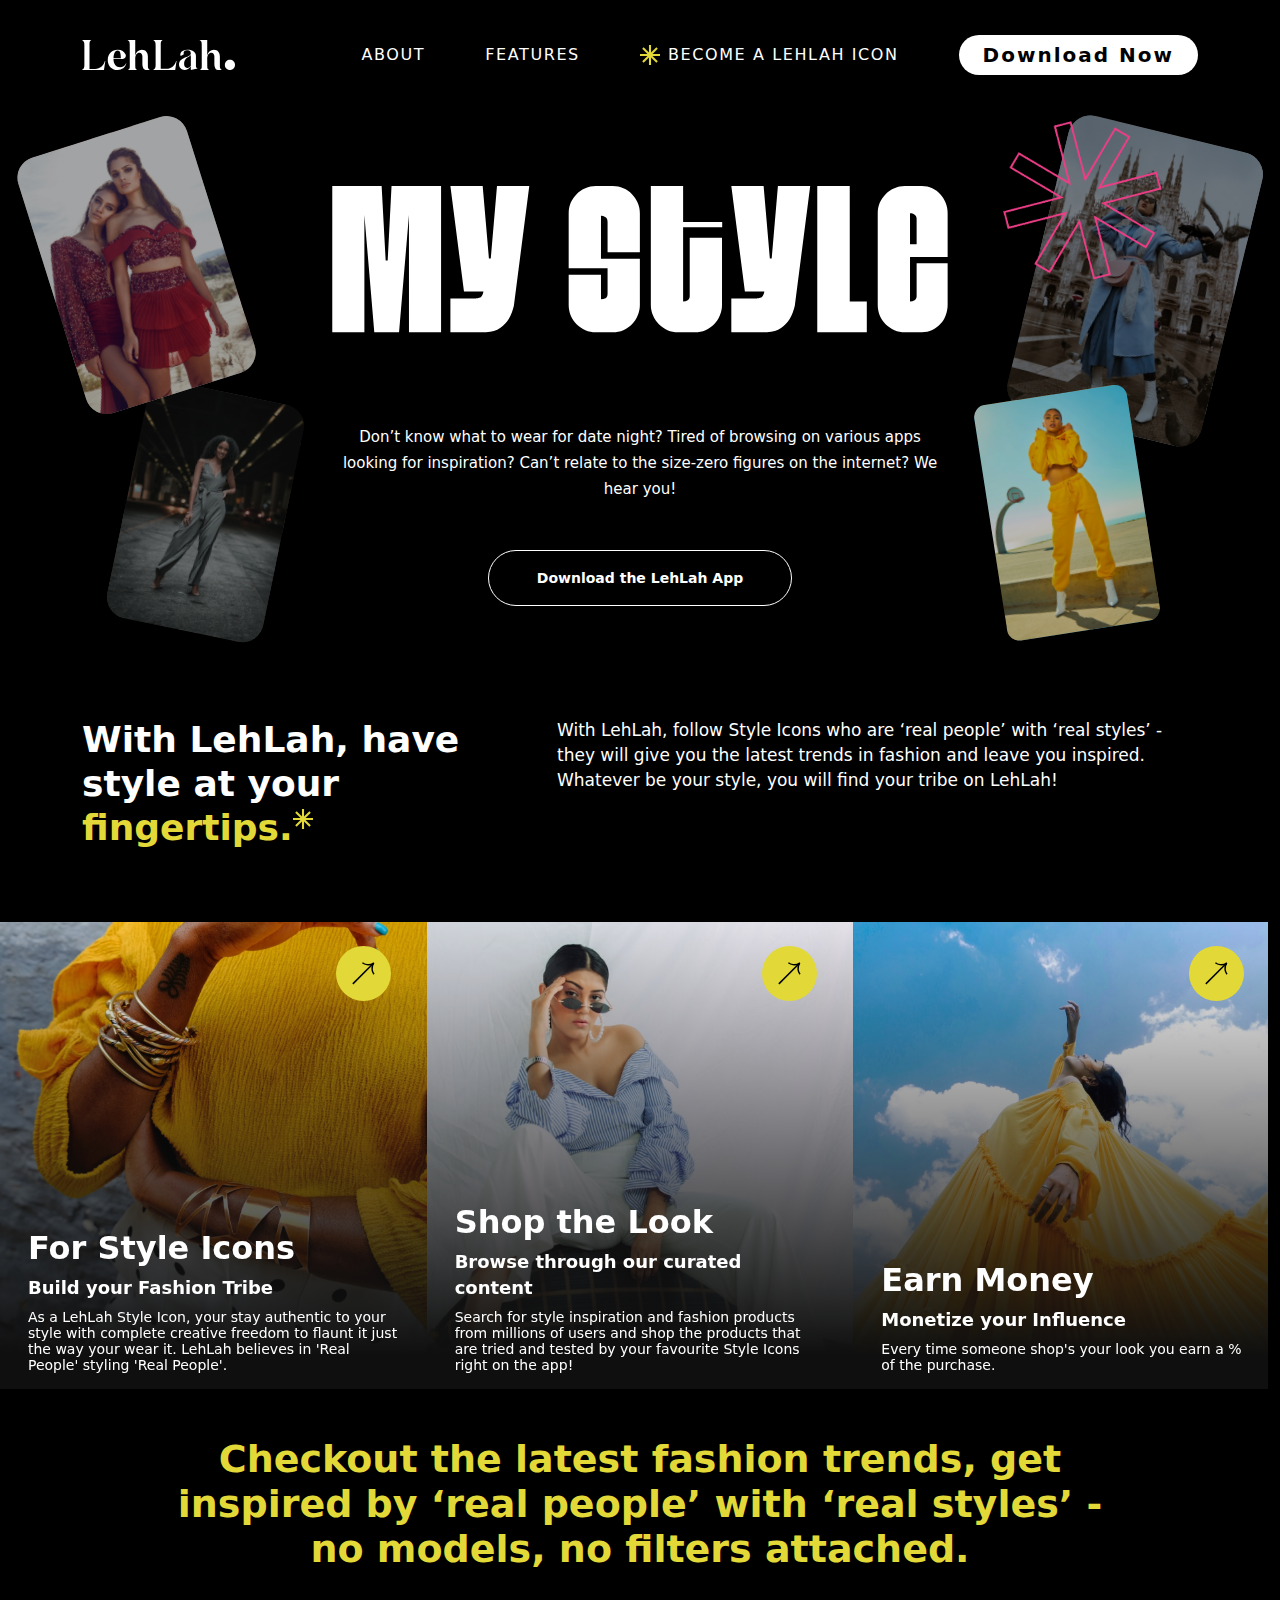
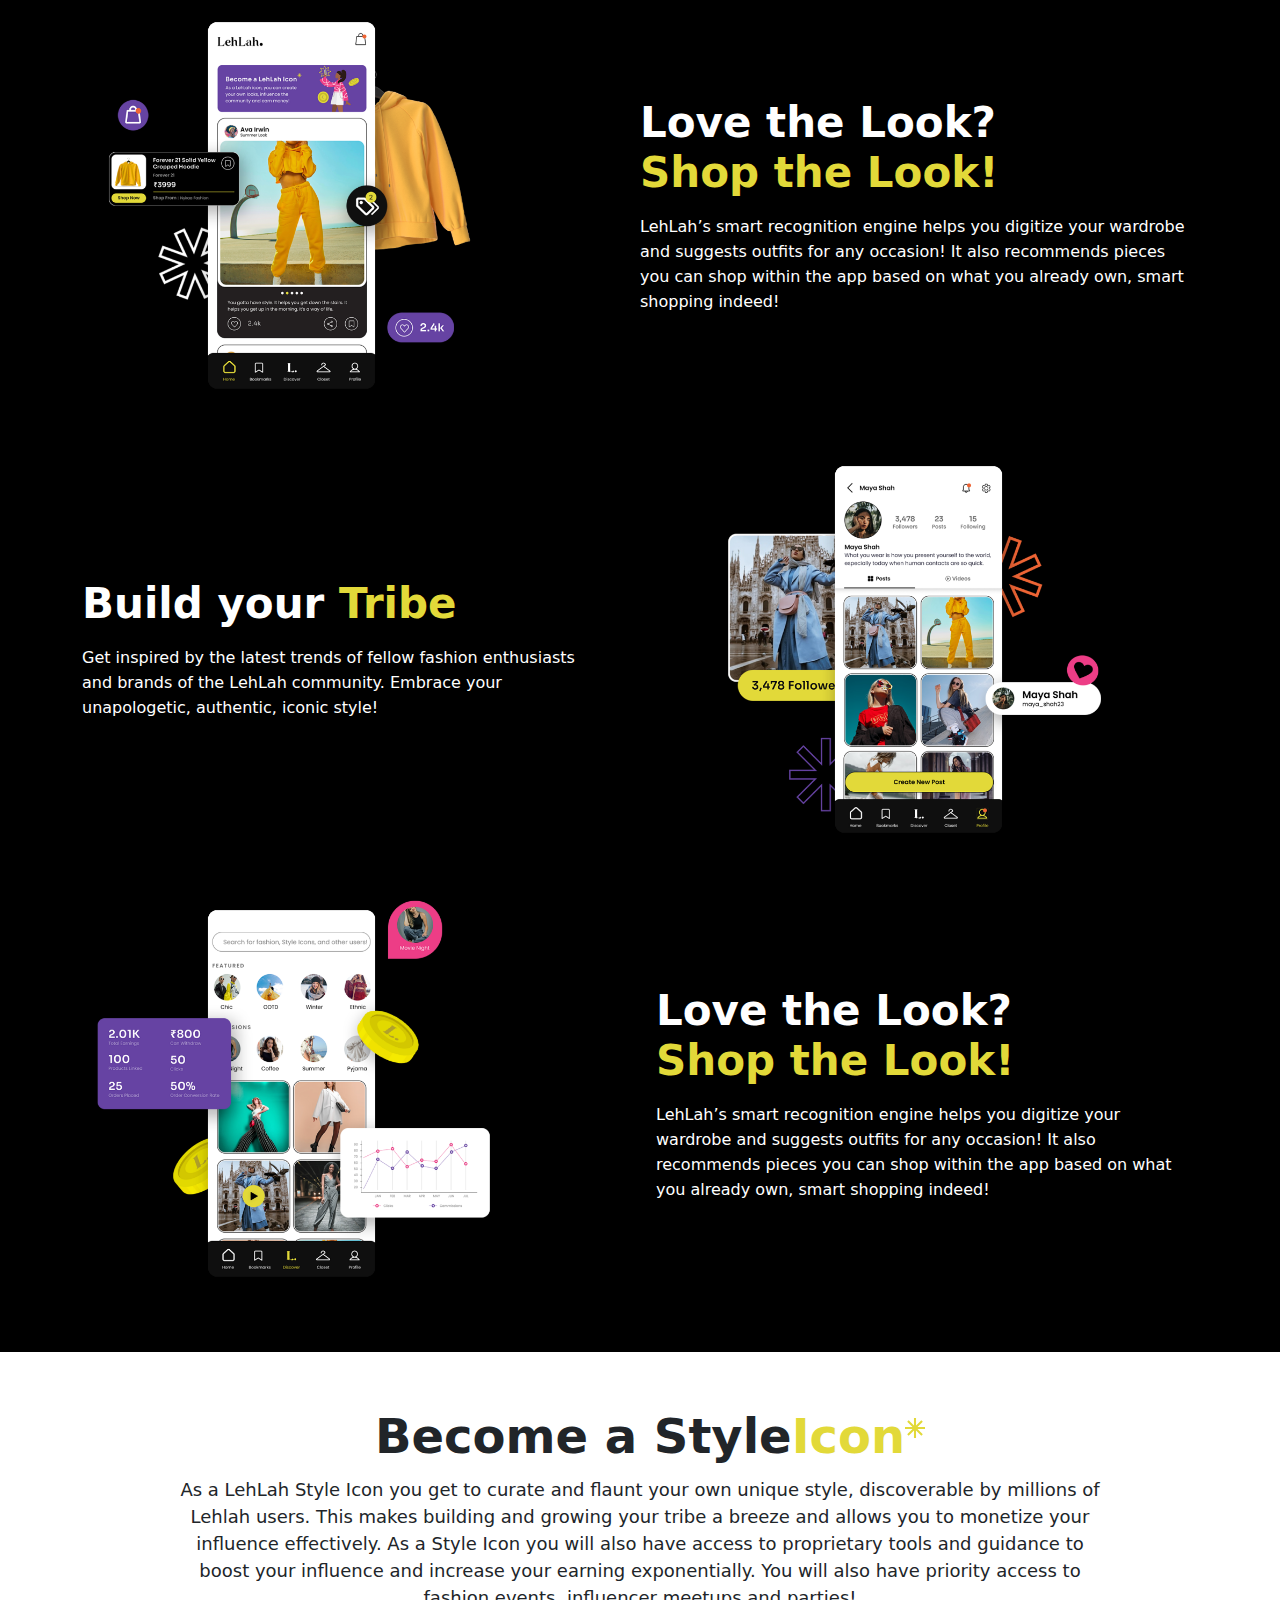
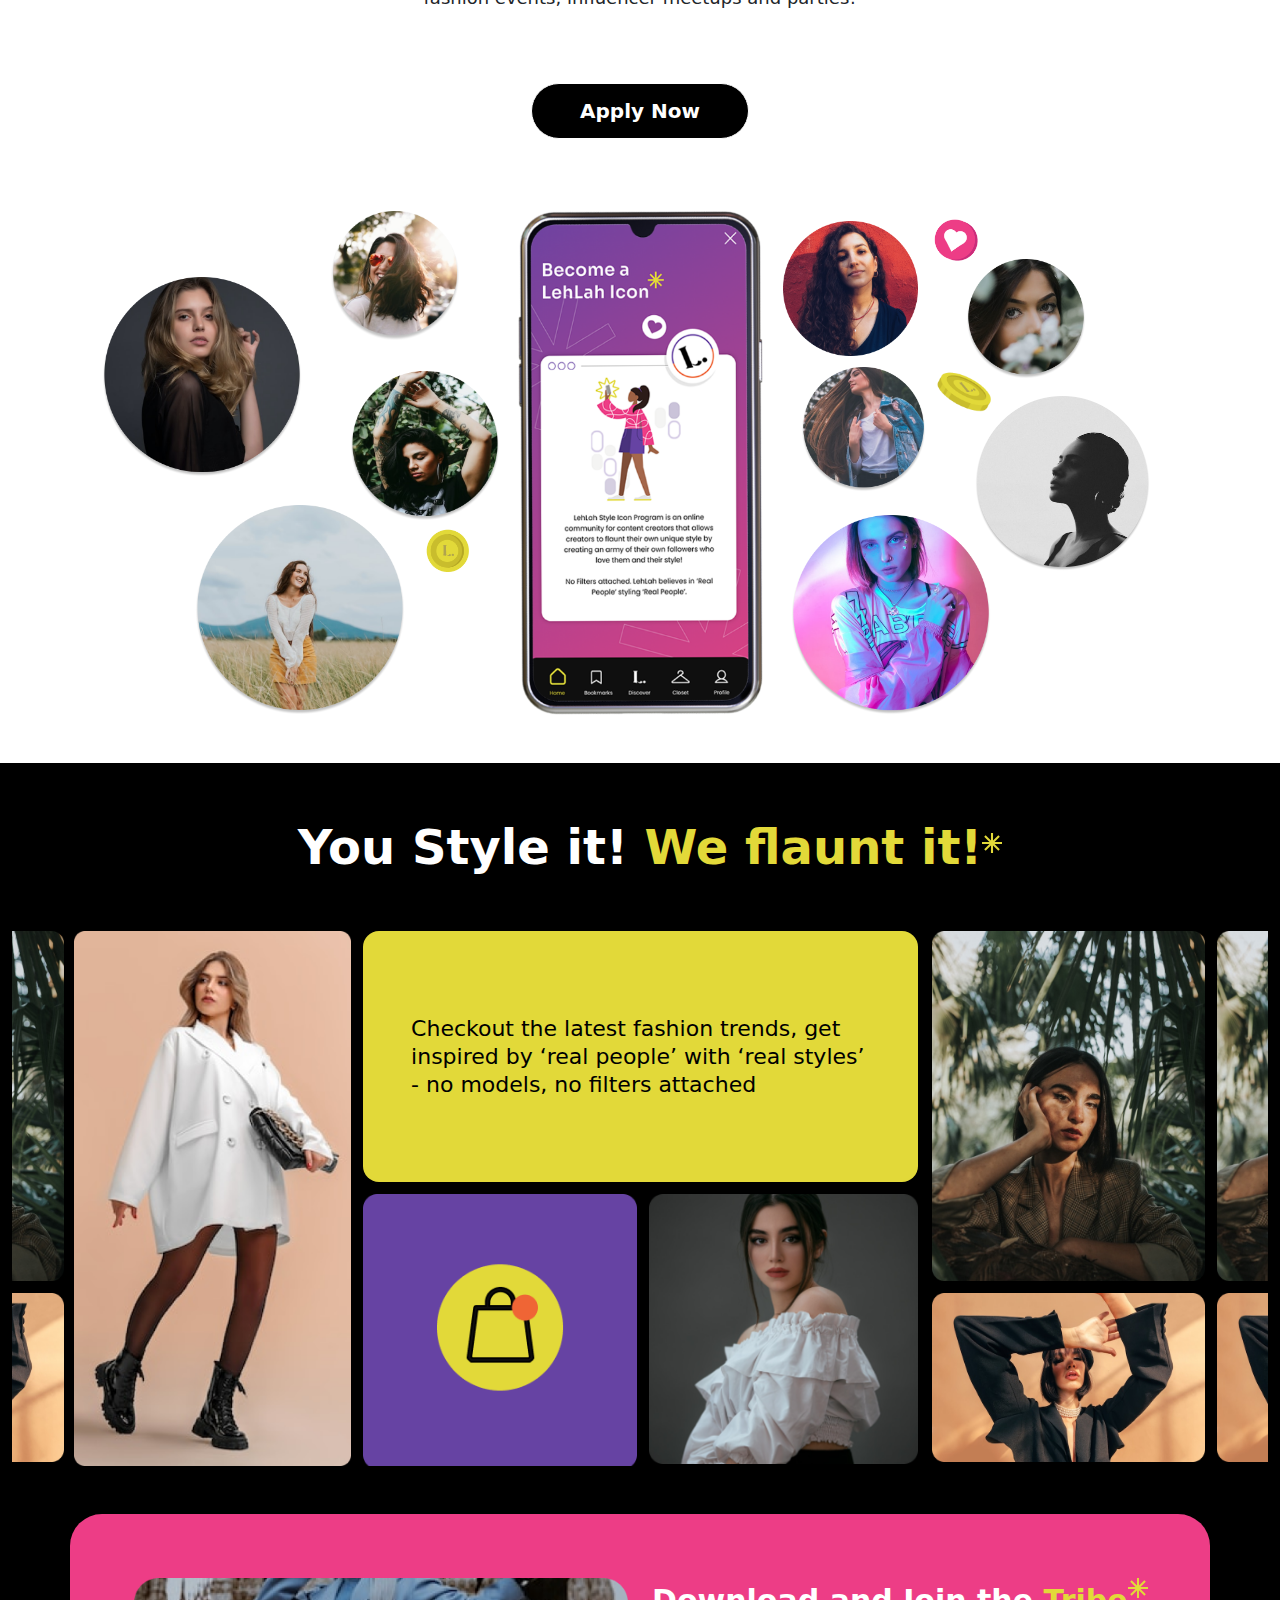
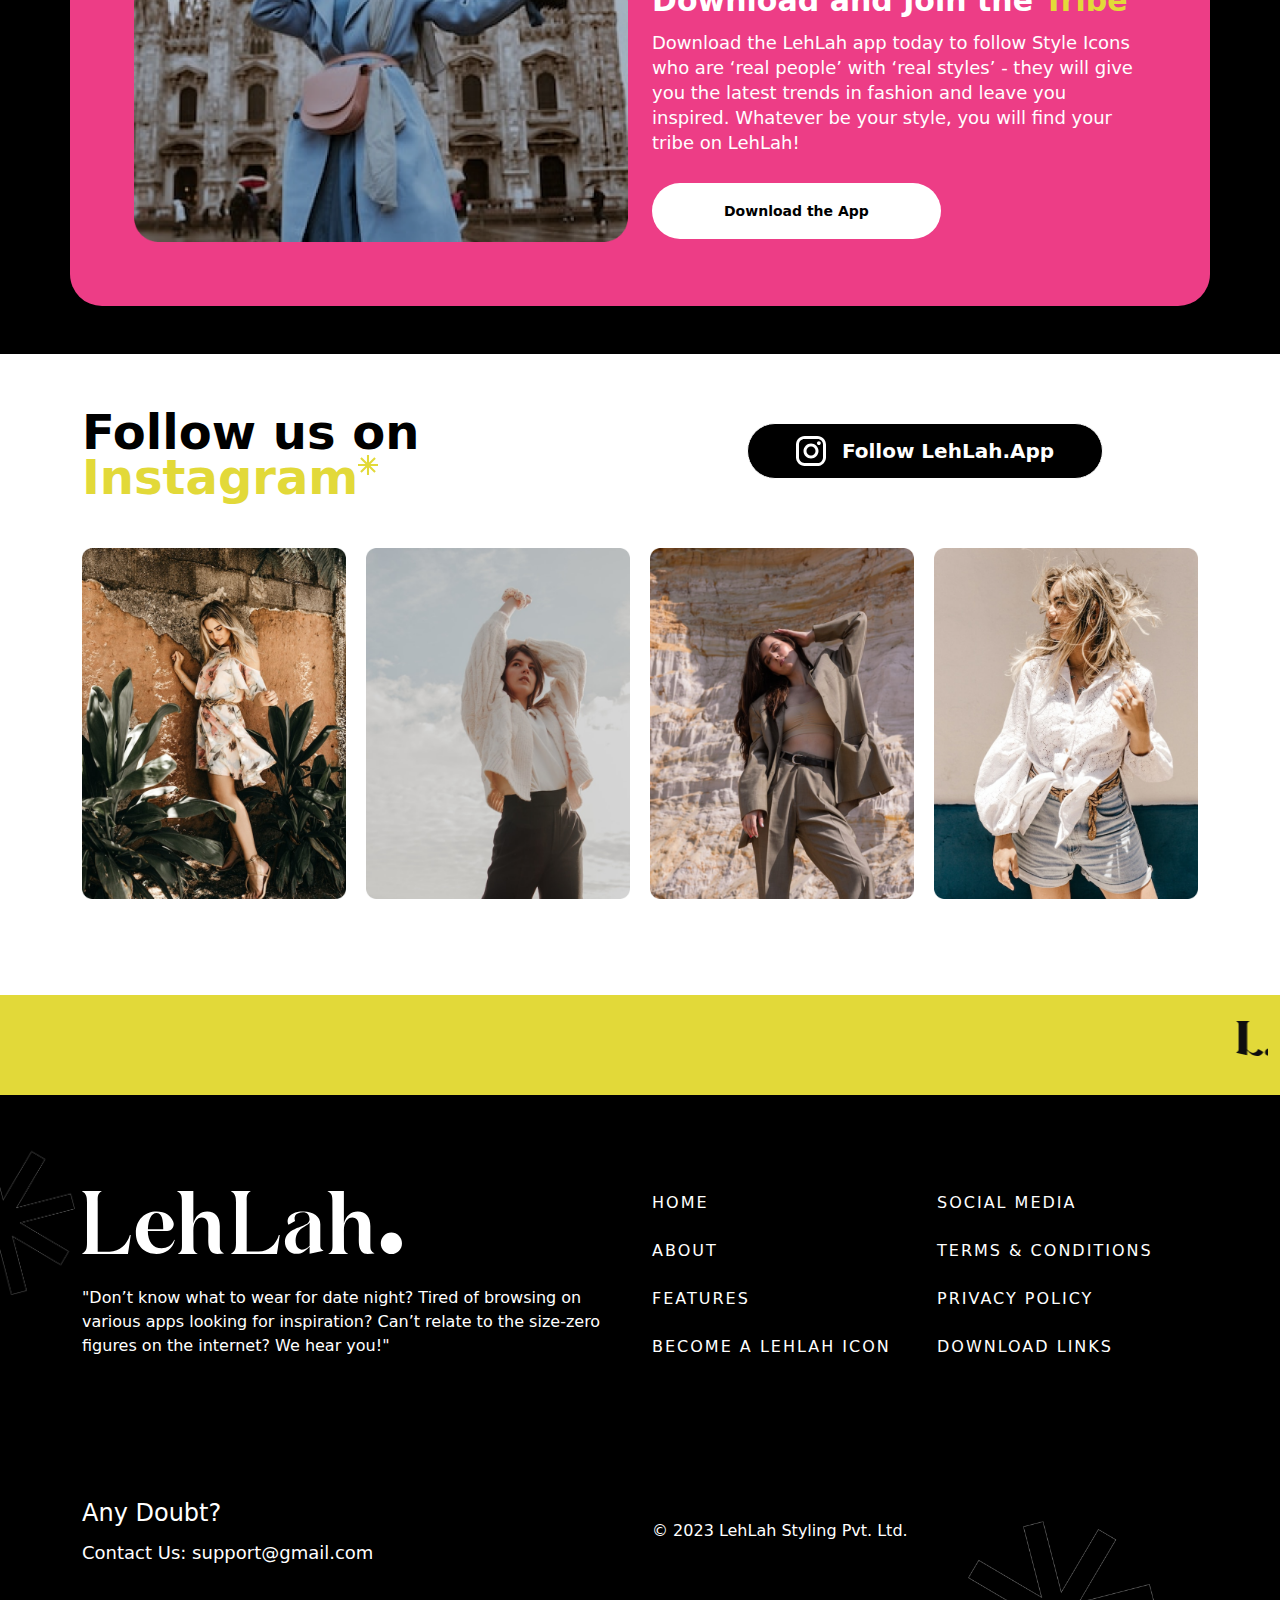
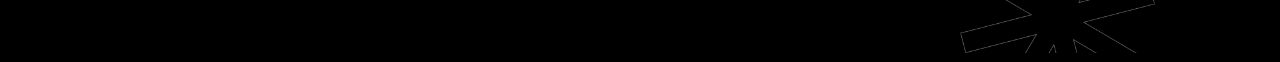
==== commit ab159d70: "-" ====
--- a/index.html
+++ b/index.html
@@ -66,7 +66,7 @@
 <!-- navbar start -->
 <nav class="navbar navbar-expand-lg container-fluid sticky-top" aria-label="Offcanvas navbar large" id="navbar">
     <div class="container">
-          <a class="navbar-brand d-inline-flex" href="index.html"><img src="assets/img/Navbar/logo.svg" height="30px" width="153px" alt="logo" class="nav-logo img-fluid h-100 w-100"></a>
+          <a class="navbar-brand d-inline-flex" href="index.html"><img src="assets/img/Navbar/logo.svg" alt="logo" class="nav-logo img-fluid h-100 w-100"></a>
          <button class="navbar-toggler nav-menubtn shadow-none border-0 p-0" type="button" data-bs-toggle="offcanvas" data-bs-target="#offcanvasNavbar2" aria-controls="offcanvasNavbar2" aria-label="Toggle navigation">
            <span class="menu-icon d-inline-flex"><img src="assets/img/Navbar/menu_icon.svg" alt="menu-bar" class="img-fluid w-100 h-100"></span>
          </button>
@@ -76,7 +76,7 @@
              <button type="button" class="btn-close btn-close-white shadow-none" data-bs-dismiss="offcanvas" aria-label="Close"></button>
            </div>
            <div class="offcanvas-body h-100">
-             <ul class="navbar-nav justify-content-end align-items-center flex-grow-1">
+             <ul class="navbar-nav justify-content-end align-items-md-center align-items-start flex-grow-1">
                <li class="nav-item">
                  <a class="nav-link fw-normal p-0" href="javascript:;">ABOUT</a>
                </li>
@@ -87,7 +87,7 @@
                  <a class="nav-link fw-normal d-flex justify-content-center align-items-center p-0" href="becomelehlahicon.html"><span class="navstar d-inline-flex me-2"><img src="assets/img/Navbar/navStar.svg" alt="company" class="h-100 w-100 img-fluid downarrowimg"></span>BECOME A LEHLAH ICON</a>
                </li>
                <li class="nav-item">
-                 <a class="btn position-relative nav-btn overflow-hidden rounded-5 fw-bold py-2 px-4 border-0 d-flex align-items-center justify-content-center" href="https://play.google.com/store/apps/details?id=app.lehlah&_branch_match_id=1176730330030926793&utm_medium=marketing&_branch_referrer=H4sIAAAAAAAAA8soKSkottLXz0nNyEnM0EssKNDLyczL1i9PTSrOLEkFALzjQs4fAAAA"><span class="z-2">Download Now</span></a>
+                 <a class="btn position-relative nav-btn overflow-hidden rounded-5 fw-bold py-2 px-4 border-0 d-flex align-items-center justify-content-center" href="javascript:;"><span class="z-2">Download Now</span></a>
                </li>
              </ul>
            </div>
@@ -119,7 +119,7 @@
           </div>
           </div>
           <div class="col-12 herocontent fw-medium text-center mb-md-5 mb-4">Don’t know what to wear for date night? Tired of browsing on various apps looking for inspiration? Can’t relate to the size-zero figures on the internet? We hear you!</div>
-          <div class="col-12 text-center"><a href="https://play.google.com/store/apps/details?id=app.lehlah&_branch_match_id=1176730330030926793&utm_medium=marketing&_branch_referrer=H4sIAAAAAAAAA8soKSkottLXz0nNyEnM0EssKNDLyczL1i9PTSrOLEkFALzjQs4fAAAA" class="btn custom-btn border border-1  border-white rounded-5 fw-bold d-inline-flex position-relative justify-content-center align-items-center mx-auto px-md-5 px-4 overflow-hidden"><span class="z-2 btnInner">Download the LehLah App</span></a></div>
+          <div class="col-12 text-center"><a href="javascript:;" class="btn custom-btn border border-1  border-white rounded-5 fw-bold d-inline-flex position-relative justify-content-center align-items-center mx-auto px-md-5 px-4 overflow-hidden"><span class="z-2 btnInner">Download the LehLah App</span></a></div>
         </div>
       </div>
       <div class="col-md-3 col-6">
@@ -136,9 +136,9 @@
 <div class="container-fluid stylesection py-md-5 py-4">
   <div class="container py-md-4 py-2">
     <div class="row gy-3">
-      <div class="col-md-5 styleleft fw-bold pe-xl-4 position-relative">
-        With LehLah, have style at your fingertips.
-        <span class="staricon position-absolute navstar"><img src="assets/img/Navbar/navStar.svg" alt="star" class="h-100 w-100 img-fluid"></span>
+      <div class="col-md-5 styleleft fw-bold pe-xl-4">
+        With LehLah, have style at your <span class="position-relative text-theme1">fingertips.<span class="staricon position-absolute navstar"><img src="assets/img/Navbar/navStar.svg" alt="star" class="h-100 w-100 img-fluid"></span></span>
+        
       </div>
       <div class="col-md-7 styleright fw-medium">With LehLah, follow Style Icons who are ‘real people’ with ‘real styles’ - they will give you the latest trends in fashion and leave you inspired. Whatever be your style, you will find your tribe on LehLah!</div>
     </div>
@@ -152,9 +152,10 @@
     <div class="item col-12"> 
       <div class="cardd position-relative h-100">
         <div class="carouselimg"><img src="assets/img/Index/carouselimg1.png" alt="carousel-img" class="img-fluid h-100 w-100"></div>
-        <div class="row  mx-0 w-100 h-100 position-absolute top-0 start-0 cardd-content">
-          <div class="col-12 d-flex justify-content-end pb-5"><div class="arrow rounded-pill m-4"><img src="assets/img/Index/arrow.svg" alt="arrow" class="arrowicon"></div></div>
-          <div class="col-12 pt-4 ps-md-3">
+       <div class="position-absolute top-0 start-0 cardd-content w-100 h-100">
+        <div class="row mx-0 h-100 align-content-between">
+          <div class="col-12"><div class="arrow rounded-pill m-4 ms-auto"><img src="assets/img/Index/arrow.svg" alt="arrow" class="arrowicon"></div></div>
+          <div class="col-12 p-3">
             <div class="row mx-0">
               <div class="col-12 cardd-heading fw-bold">For Style Icons</div>
               <div class="col-12 cardd-subheading fw-bold py-2">Build your Fashion Tribe</div>
@@ -162,34 +163,38 @@
             </div>
           </div>
         </div>
+       </div>
       </div>
     </div>
     <div class="item col-12"> 
       <div class="cardd position-relative h-100">
         <div class="carouselimg"><img src="assets/img/Index/carouselimg2.png" alt="carousel-img" class="w-100 h-100 img-fluid"></div>
-        <div class="row position-absolute top-0 start-0 h-100 w-100 mx-0 cardd-content">
-          <div class="col-12 d-flex justify-content-end pb-5"><div class="arrow rounded-pill m-4"><img src="assets/img/Index/arrow.svg" alt="arrow" class="arrowicon"></div></div>
-          <div class="col-12 pt-4 ps-md-3">
+       <div class=" position-absolute top-0 start-0 h-100 w-100 cardd-content">
+        <div class="row mx-0 h-100 align-content-between">
+          <div class="col-12"><div class="arrow rounded-pill m-4 ms-auto"><img src="assets/img/Index/arrow.svg" alt="arrow" class="arrowicon"></div></div>
+          <div class="col-12 p-3">
             <div class="row mx-0">
-              <div class="col-12  cardd-heading fw-bold">Shop the Look</div>
-              <div class="col-12  cardd-subheading fw-bold py-2">Browse through our curated content</div>
-              <div class="col-12  cardd-title fw-medium">Search for style inspiration and fashion products  from millions of users and shop the products  that are tried and tested by your favourite Style Icons  right on the app!</div>
-            </div>
-          </div>
-        </div>
-   
+              <div class="col-12 cardd-heading fw-bold">Shop the Look</div>
+              <div class="col-12 cardd-subheading fw-bold py-2">Browse through our curated content</div>
+              <div class="col-12 cardd-title fw-medium">Search for style inspiration and fashion products  from millions of users and shop the products  that are tried and tested by your favourite Style Icons  right on the app!</div>
+            </div>
+          </div>
+        </div>
+       </div>
       </div>
     </div>
     <div class="item col-12"> 
       <div class="cardd position-relative h-100">
         <div class="carouselimg"><img src="assets/img/Index/carouselimg4.png" alt="carousel-img" class="w-100 h-100 img-fluid"></div>
-          <div class="row position-absolute top-0 start-0 h-100 w-100 mx-0 cardd-content">
-            <div class="col-12 d-flex justify-content-end pb-5"><div class="arrow rounded-pill m-4"><img src="assets/img/Index/arrow.svg" alt="arrow" class="arrowicon"></div></div>
-            <div class="col-12 pt-4 ps-md-3">
-              <div class="row mx-0">
-                <div class="col-12 cardd-heading fw-bold">Earn Money</div>
-                <div class="col-12 cardd-subheading fw-bold py-2">Monetize your Influence</div>
-                <div class="col-12 cardd-title fw-medium">Every time someone shop's your look you earn a % of the purchase.</div>
+          <div class="position-absolute top-0 start-0 h-100 w-100 cardd-content">
+            <div class="row mx-0 align-content-between h-100">
+              <div class="col-12"><div class="arrow rounded-pill m-4 ms-auto"><img src="assets/img/Index/arrow.svg" alt="arrow" class="arrowicon"></div></div>
+              <div class="col-12 p-3">
+                <div class="row mx-0">
+                  <div class="col-12 cardd-heading fw-bold">Earn Money</div>
+                  <div class="col-12 cardd-subheading fw-bold py-2">Monetize your Influence</div>
+                  <div class="col-12 cardd-title fw-medium">Every time someone shop's your look you earn a % of the purchase.</div>
+                </div>
               </div>
             </div>
           </div>
@@ -200,11 +205,11 @@
 <!-- carousel section end-->
 
 <!-- latest fashion section start -->
-<div class="container-fluid latest-fashion py-md-5 py-4">
+<div class="container-fluid latest-fashion py-md-5 py-4 my-md-0 my-3">
   <div class="container">
     <div class="row">
       <div class="col-md-10 latestfashionheading fw-bold  mx-auto text-center">Checkout the latest fashion trends, get inspired by ‘real people’ with ‘real styles’ - no models, no filters attached.</div>
-      <div class="col-12 py-md-3 py-2">
+      <div class="col-12 pt-md-4 pt-3">
         <div class="row align-items-center mx-0">
           <div class="col-md-6 px-0">
             <div class="fashionimg mx-md-0 mx-auto"><img src="assets/img/Index/fashionimg1.png" alt="fashion" class="img-fluid h-100 w-100"></div>
@@ -213,17 +218,17 @@
             <div class="row fashion-content mx-0">
               <div class="col-12 px-0 fashion-subheading fw-bold ">Love the Look?</div>
               <div class="col-12 px-0 fashion-subheading text-theme1 fw-bold">Shop the Look!</div>
-              <div class="col-sm-11 px-0 fashion-title fw-medium mt-3 ">LehLah’s smart recognition engine helps you digitize your wardrobe and suggests outfits for any occasion! It also recommends pieces you can shop within the app based on what you already own, smart shopping indeed!</div>
-            </div>
-          </div>
-        </div>
-      </div>
-      <div class="col-12 py-md-3 py-2">
+              <div class="col-12 px-0 fashion-title fw-medium mt-sm-3 mt-2 ">LehLah’s smart recognition engine helps you digitize your wardrobe and suggests outfits for any occasion! It also recommends pieces you can shop within the app based on what you already own, smart shopping indeed!</div>
+            </div>
+          </div>
+        </div>
+      </div>
+      <div class="col-12 py-md-4 py-4">
         <div class="row align-items-center mx-0">
           <div class="col-md-6 px-0 order-2 order-md-1">
             <div class="row fashion-content mx-0">
               <div class="col-12 px-0 fashion-subheading fw-bold">Build your <span class="text-theme1">Tribe</span> </div>
-              <div class="col-sm-11 px-0 fashion-title fw-medium mt-3 ">Get inspired by the latest trends of fellow fashion enthusiasts and brands of the LehLah community. Embrace your unapologetic, authentic, iconic style!</div>
+              <div class="col-sm-11 px-0 fashion-title fw-medium mt-sm-3 mt-2 ">Get inspired by the latest trends of fellow fashion enthusiasts and brands of the LehLah community. Embrace your unapologetic, authentic, iconic style!</div>
             </div>
           </div>
           <div class="col-md-6 px-0 order order-1 order-md-2">
@@ -231,7 +236,7 @@
           </div>
         </div>
       </div>
-      <div class="col-12 py-md-3 py-2">
+      <div class="col-12 ">
         <div class="row align-items-center mx-0">
           <div class="col-md-6 px-0">
             <div class="fashionimg mx-md-0 mx-auto"><img src="assets/img/Index/fashionimg3.png" alt="fashion" class="img-fluid h-100 w-100"></div>
@@ -240,7 +245,7 @@
             <div class="row fashion-content mx-0">
               <div class="col-12 px-0 fashion-subheading fw-bold ">Love the Look?</div>
               <div class="col-12 px-0 fashion-subheading text-theme1 fw-bold">Shop the Look!</div>
-              <div class="col-sm-11 px-0 fashion-title fw-medium mt-3">LehLah’s smart recognition engine helps you digitize your wardrobe and suggests outfits for any occasion! It also recommends pieces you can shop within the app based on what you already own, smart shopping indeed!</div>
+              <div class="col-12 px-0 fashion-title fw-medium mt-sm-3 mt-2">LehLah’s smart recognition engine helps you digitize your wardrobe and suggests outfits for any occasion! It also recommends pieces you can shop within the app based on what you already own, smart shopping indeed!</div>
             </div>
           </div>
         </div>
@@ -252,13 +257,13 @@
 
 <!-- style-icon section start -->
 <div class="container-fluid styleicon bg-white py-md-5 py-4">
-  <div class="container">
+  <div class="container py-md-0 py-3">
     <div class="row">
-      <div class="col-12 fw-bold styleicon-heading text-center position-relative">Become a Style Icon<span class="staricon position-absolute navstar"><img src="assets/img/Navbar/navStar.svg" alt="star" class="h-100 w-100 img-fluid"></span></div>
+      <div class="col-12 fw-bold styleicon-heading text-center">Become a Style<span class="text-theme1 position-relative">Icon<span class="staricon position-absolute navstar"><img src="assets/img/Navbar/navStar.svg" alt="star" class="h-100 w-100 img-fluid"></span></span></div>
       <div class="col-lg-10 mx-auto text-center styleicon-title fw-medium pt-1 pb-md-4 pb-2">As a LehLah Style Icon you get to curate and flaunt your own unique style, discoverable by millions of Lehlah users. This makes building and growing your tribe a breeze and allows you to monetize your influence effectively. As a Style Icon you will also have access to proprietary tools and guidance to boost your influence and increase your earning exponentially. You will also have priority access to fashion events, influencer meetups and parties!</div>
-      <div class="col-12 text-center py-lg-5 py-md-4 py-2"><a href="https://play.google.com/store/apps/details?id=app.lehlah&_branch_match_id=1176730330030926793&utm_medium=marketing&_branch_referrer=H4sIAAAAAAAAA8soKSkottLXz0nNyEnM0EssKNDLyczL1i9PTSrOLEkFALzjQs4fAAAA" class="btn custom-btn apply-btn border border-1  border-white rounded-5 fw-bold d-inline-flex position-relative justify-content-center align-items-center mx-auto px-5 overflow-hidden"><span class="z-2 btnInner">Apply Now</span></a></div>
+      <div class="col-12 text-center py-lg-5 py-md-4 py-2"><a href="javascript:;" class="btn custom-btn apply-btn border border-1  border-white rounded-5 fw-bold d-inline-flex position-relative justify-content-center align-items-center mx-auto px-5 overflow-hidden"><span class="z-2 btnInner">Apply Now</span></a></div>
       <div class="col-12 pt-md-4 pt-2">
-        <div class="row userIcons">
+        <div class="row userIcons mx-0">
           <div class="col position-relative">
             <div class="iconone position-absolute"><img src="assets/img/Index/user5.png" alt="user" class="w-100 h-100 img-fluid"></div>
             <div class="icontwo position-absolute"><img src="assets/img/Index/user2.png" alt="user" class="w-100 h-100 img-fluid"></div>
@@ -266,7 +271,7 @@
             <div class="iconfour position-absolute"><img src="assets/img/Index/user4.png" alt="user" class="w-100 h-100 img-fluid"></div>
             <div class="iconfive position-absolute"><img src="assets/img/Index/user1.png" alt="user" class="w-100 h-100 img-fluid"></div>
           </div>
-          <div class="col-md-auto col-6 mx-auto">
+          <div class="col-auto px-sm-2 px-0 mx-auto">
             <div class="mobile-icon mx-auto"><img src="assets/img/Index/mobile.png" alt="mobile" class="w-100 h-100 img-fluid"></div>
           </div>
           <div class="col position-relative">
@@ -286,9 +291,9 @@
 <!-- style-icon section end -->
 
 <!-- icon-testimonal section start -->
-<div class="container-fluid iconTestimonal py-sm-5 py-4 px-0 overflow-x-hidden">
+<div class="container-fluid iconTestimonal pt-5 pb-md-5 pb-4 overflow-x-hidden">
     <div class="row">
-      <div class="col-12 testimonal-heading fw-bold  text-center position-relative">You Style it! <span class="text-theme1"> We flaunt it!</span> <span class="staricon position-absolute navstar top-0"><img src="assets/img/Navbar/navStar.svg" alt="star" class="h-100 w-100 img-fluid"></span></div>
+      <div class="col-12 testimonal-heading fw-bold text-center ">You Style it! <span class="text-theme1 position-relative"> We flaunt it! <span class="staricon position-absolute navstar"><img src="assets/img/Navbar/navStar.svg" alt="star" class="h-100 w-100 img-fluid"></span></span> </div>
       <div class="col-12 mt-md-5 mt-4">
         <div class="owl-carousel owl-theme icon-carousel ">
           <div class="item">
@@ -434,7 +439,7 @@
 <!-- icon-testimonal section start -->
 
 <!-- download app section start -->
-<div class="container-fluid downloadapp pb-sm-5 pb-4">
+<div class="container-fluid downloadapp pb-5">
   <div class="container bg-theme3 p-lg-5 p-md-4 p-sm-3 p-2 rounded-5">
     <div class="row p-3 gy-3">
       <div class="col-md-6">
@@ -442,10 +447,10 @@
       </div>
       <div class="col-md-6">
         <div class="row mx-0 download-content h-100">
-          <div class="col-12 px-0 position-relative download-heading fw-semibold">Download and Join the Tribe<span class="staricon navstar d-inline-flex position-absolute follow-staricon"><img src="assets/img/Navbar/navStar.svg" alt="star" class="h-100 w-100 img-fluid"></span></div>
+          <div class="col-12 px-0 download-heading fw-semibold">Download and Join the <span class="text-theme1 position-relative">Tribe<span class="staricon navstar d-inline-flex position-absolute follow-staricon"><img src="assets/img/Navbar/navStar.svg" alt="star" class="h-100 w-100 img-fluid"></span></span></div>
           <div class="col-12 px-0 download-title fw-medium mt-1">Download the LehLah app today to follow Style Icons who are ‘real people’ with ‘real styles’ - they will give you the latest trends in fashion and leave you inspired. Whatever be your style, you will find your tribe on LehLah!</div>
           <div class="col-12 mt-md-4 mt-3 px-0 text-lg-start text-center">
-            <a href="https://play.google.com/store/apps/details?id=app.lehlah&_branch_match_id=1176730330030926793&utm_medium=marketing&_branch_referrer=H4sIAAAAAAAAA8soKSkottLXz0nNyEnM0EssKNDLyczL1i9PTSrOLEkFALzjQs4fAAAA" class="btn custom-btn  border-0 rounded-5 fw-bold bg-white  px-5 d-inline-flex position-relative justify-content-center align-items-center mx-auto px-5 overflow-hidden"><span class="z-2 btnInner text-black px-md-4 px-2 ">Download the App</span>
+            <a href="javascript:;" class="btn custom-btn  border-0 rounded-5 fw-bold bg-white  px-5 d-inline-flex position-relative justify-content-center align-items-center mx-auto px-5 overflow-hidden"><span class="z-2 btnInner text-black px-md-4 px-2 ">Download the App</span>
           </a></div>
         </div>
       </div>
@@ -456,11 +461,11 @@
 
 <!-- follow section start -->
 <div class="container-fluid followoninsta py-md-5 py-4 bg-white">
-  <div class="container pt-md-4">
+  <div class="container py-md-0 py-2">
     <div class="row align-items-center gy-md-0 gy-3">
-      <div class="col-md-6 follow-heading fw-bolder position-relative text-md-start text-center mt-2">Follow us on <span class="text-theme1">Instagram</span> <span class="staricon position-absolute navstar follow-staricon"><img src="assets/img/Navbar/navStar.svg" alt="star" class="h-100 w-100 img-fluid"></span></div>
+      <div class="col-md-6 follow-heading fw-bolder text-md-start text-center mt-2">Follow us on <span class="text-theme1 position-relative">Instagram<span class="staricon position-absolute navstar follow-staricon"><img src="assets/img/Navbar/navStar.svg" alt="star" class="h-100 w-100 img-fluid"></span></span></div>
       <div class="col-md-6 text-center">
-        <a href="https://play.google.com/store/apps/details?id=app.lehlah&_branch_match_id=1176730330030926793&utm_medium=marketing&_branch_referrer=H4sIAAAAAAAAA8soKSkottLXz0nNyEnM0EssKNDLyczL1i9PTSrOLEkFALzjQs4fAAAA" class="btn custom-btn apply-btn border border-1 border-white rounded-5 fw-bold d-inline-flex position-relative justify-content-center align-items-center mx-auto px-md-5 px-4 overflow-hidden">
+        <a href="javascript:;" class="btn custom-btn apply-btn border border-1 border-white rounded-5 fw-bold d-inline-flex position-relative justify-content-center align-items-center mx-auto px-md-5 px-4 overflow-hidden">
           <div class="z-2 pe-md-3 pe-2"><img src="assets/img/Index/insta.svg" alt="insta" class="h-100 w-100 img-fluid instagram"></div>
           <span class="z-2 btnInner">Follow LehLah.App</span>
         </a>
@@ -482,21 +487,22 @@
           
         </div>
       </div>
+ 
   </div>
-  </div>
 
 </div> 
+</div>
 <!-- follow section end -->
 
 
 <!-- real style section start -->
 <div class="container-fluid realstyle bg-theme1 py-md-4 py-3 marquee marquee1">
-  <marquee behavior="scroll" direction="left" onmouseover="this.stop();" onmouseout="this.start()";>
-    <a href="javascript:;" class="px-md-5 px-3"><img src="assets/img/Index/marqueeImg.svg" alt="real style"></a>
-    <a href="javascript:;" class="px-md-5 px-3"><img src="assets/img/Index/marqueeImg.svg" alt="real style"></a>
-    <a href="javascript:;" class="px-md-5 px-3"><img src="assets/img/Index/marqueeImg.svg" alt="real style"></a>
-    <a href="javascript:;" class="px-md-5 px-3"><img src="assets/img/Index/marqueeImg.svg" alt="real style"></a>
-    <a href="javascript:;" class="px-md-5 px-3"><img src="assets/img/Index/marqueeImg.svg" alt="real style"></a>
+  <marquee behavior="scroll" direction="left" onmouseover="this.stop();" onmouseout="this.start()">
+    <a href="javascript:;" class="px-md-5 px-3 marquee-img d-inline-flex"><img src="assets/img/Index/marqueeImg.svg" alt="real style" class="img-fluid"></a>
+    <a href="javascript:;" class="px-md-5 px-3 marquee-img d-inline-flex"><img src="assets/img/Index/marqueeImg.svg" alt="real style" class="img-fluid"></a>
+    <a href="javascript:;" class="px-md-5 px-3 marquee-img d-inline-flex"><img src="assets/img/Index/marqueeImg.svg" alt="real style" class="img-fluid"></a>
+    <a href="javascript:;" class="px-md-5 px-3 marquee-img d-inline-flex"><img src="assets/img/Index/marqueeImg.svg" alt="real style" class="img-fluid"></a>
+    <a href="javascript:;" class="px-md-5 px-3 marquee-img d-inline-flex"><img src="assets/img/Index/marqueeImg.svg" alt="real style" class="img-fluid"></a>
   </marquee>
 </div>
 <!-- real style section end -->
@@ -522,7 +528,7 @@
           <li><a href="javascript:;" class="text-decoration-none links fw-normal d-block">SOCIAL MEDIA</a></li>
           <li><a href="terms&condition.html" class="text-decoration-none links fw-normal d-block">TERMS & CONDITIONS</a></li>
           <li><a href="privacypolicy.html" class="text-decoration-none links fw-normal d-block">PRIVACY POLICY</a></li>
-          <li><a href="https://play.google.com/store/apps/details?id=app.lehlah&_branch_match_id=1176730330030926793&utm_medium=marketing&_branch_referrer=H4sIAAAAAAAAA8soKSkottLXz0nNyEnM0EssKNDLyczL1i9PTSrOLEkFALzjQs4fAAAA" class="text-decoration-none links fw-normal d-block">DOWNLOAD LINKS</a></li>
+          <li><a href="javascript:;" class="text-decoration-none links fw-normal d-block">DOWNLOAD LINKS</a></li>
         </ul>
       </div>
       <div class="col-12 pt-md-5  px-0">
--- a/assets/css/style.min.css
+++ b/assets/css/style.min.css
@@ -1 +1 @@
-::-webkit-scrollbar-track{background-color:rgba(0,0,0,0)}::-webkit-scrollbar{width:6px;background-color:rgba(0,0,0,0)}::-webkit-scrollbar-thumb{background-color:#e2d939}body{scroll-behavior:smooth}.navstar{height:20px;width:20px}.form-control{font-size:14px;padding:12px}.nav-btn{background:#fff;font-size:20px;line-height:normal;color:#000 !important;white-space:nowrap;transition:all .3s ease-in-out;letter-spacing:2px}.nav-btn::before{content:"";height:100%;position:absolute;background-color:#e2d939;width:0;top:0;left:0;z-index:1;transition:all .3s ease-in-out}.nav-btn:hover::before{width:100%}.nav-btn:focus{background-color:#efea92;color:#061b2a}.nav-btn:active{background-color:#efea92 !important;color:#061b2a !important}.custom-btn{font-size:14px;color:#fff !important;line-height:normal;height:56px;transition:all .3s ease-in-out}.custom-btn .instagram{transition:all .3s ease-in-out}.custom-btn::before{content:"";height:100%;position:absolute;background-color:#e2d939;width:0;top:0;left:0;z-index:1;transition:all .3s ease-in-out}.custom-btn:hover{color:#000 !important}.custom-btn:hover::before{width:100%}.custom-btn:hover .instagram{filter:invert(1)}.apply-btn{background-color:#000;color:#fff;font-size:20px}.navbar{height:110px;background-color:#000}.navbar .navbar-brand{width:153px}.navbar .menu-icon{width:22px}.navbar .header-offcanvas{width:280px}.navbar .header-offcanvas .btn-close{font-size:13px}.navbar .header-offcanvas .navbar-nav{gap:60px}.navbar .header-offcanvas .navbar-nav .nav-item .nav-link{font-size:16px;color:#fff;line-height:24px;letter-spacing:.1em;transition:all .3s ease-in-out}.navbar .header-offcanvas .navbar-nav .nav-item .nav-link:hover{color:#e2d939}.fixed-navbar{animation-name:fixedAnim;animation-duration:1s;animation-fill-mode:forwards;background-color:rgba(0,0,0,.7);-webkit-backdrop-filter:blur(15px);backdrop-filter:blur(15px)}.footer::before{content:"";position:absolute;top:50px;left:0;width:7%;height:27%;background:url(../img/Footer/footerImg2.png) no-repeat;background-size:75px auto}.footer::after{content:"";position:absolute;bottom:0;right:0;width:25%;height:25%;background:url(../img/Footer/footerimg3.png) no-repeat;background-size:195px auto}.footer .footer-logo{max-width:320px}.footer .footer-title{font-size:16px;color:#fff}.footer .links{font-size:16px;color:#fff;letter-spacing:2px;transition:all .3s ease-in-out}.footer .links:hover{color:#e2d939;transform:translateX(8px)}.footer .doubt{font-size:24px;color:#fff}.footer .mail{font-size:18px;color:#fff}.footer .mail .email{font-size:18px;color:#fff}.footer .copyright{font-size:16px;color:#fff}.heroSection .heroleft{max-width:300px}.heroSection .heroleft:hover .heroimgone{transform:scale(1.1)}.heroSection .heroleft .heroimgone{transition:all .3s ease-in-out}.heroSection .herocenter .heroanimation{height:290px}.heroSection .herocenter .heroanimation .animation{height:250px;animation:move 25s;animation-iteration-count:infinite;animation-delay:3s;position:relative}@keyframes move{0%{top:0px}6%{top:calc(-100% - 1.5rem)}12%{top:calc(-100% - 1.5rem)}18%{top:calc(-200% - 3rem)}24%{top:calc(-200% - 3rem)}30%{top:calc(-300% - 4.5rem)}36%{top:calc(-300% - 4.5rem)}42%{top:calc(-400% - 6rem)}48%{top:calc(-400% - 6rem)}60%{top:calc(-500% - 7.5rem)}66%{top:calc(-500% - 7.5rem)}72%{top:calc(-600% - 9rem)}78%{top:calc(-600% - 9rem)}84%{top:0px}100%{top:0px}}.heroSection .herocenter .herocontent{font-size:15px;line-height:26px;color:#fff}.heroSection .heroright{max-width:300px}.heroSection .heroright:hover .heroimgtwo{transform:scale(1.1);z-index:3 !important}.heroSection .heroright .heroimgtwo{transition:all .3s ease-in-out}.heroSection .heroright .herorotote{height:180px;left:20px;animation:rotation 5s linear infinite}@keyframes rotation{from{transform:rotate(0deg)}to{transform:rotate(359deg)}}@media screen and (max-width: 400px){.heroSection .herocenter .heroanimation{height:70px !important}.heroSection .herocenter .heroanimation .animation{height:49px !important}}.stylesection .styleleft{font-size:36px;line-height:44px;color:#fff}.stylesection .styleleft .staricon{top:-15px;right:39px}.stylesection .styleright{font-size:17px;line-height:25px;color:#fff}.carouselsection .cardd .cardd-content{background:linear-gradient(180deg, rgba(15, 15, 15, 0) 0%, #0F0F0F 92.71%)}.carouselsection .cardd .cardd-content .arrow{height:55px;width:55px;background-color:#e2d939;padding:11px}.carouselsection .cardd .cardd-content .arrow .arrowicon{transition:all .3s ease-in-out}.carouselsection .cardd .cardd-content .cardd-heading{font-size:32px;line-height:38px;color:#fff}.carouselsection .cardd .cardd-content .cardd-subheading{font-size:18px;line-height:26px;color:#fff}.carouselsection .cardd .cardd-content .cardd-title{font-size:14px;color:#fff;line-height:normal}.carouselsection .cardd:hover .arrow .arrowicon{transform:rotate(45deg)}.carouselsection .owl-dots{display:flex;justify-content:center;gap:10px;margin-top:8px}.carouselsection .owl-dots .owl-dot{height:10px;width:10px;border-radius:50%;background-color:#e2d939}.carouselsection .owl-dots .owl-dot:active{height:12px;width:12px;background-color:#e2d939}.latest-fashion .latestfashionheading{font-size:38px;line-height:45px;color:#e2d939}.latest-fashion .fashionimg{max-height:420px;max-width:420px}.latest-fashion .fashion-content .fashion-subheading{font-size:42px;line-height:50px;color:#fff}.latest-fashion .fashion-content .fashion-title{font-size:16px;color:#fff;line-height:25px}.styleicon .styleicon-heading{font-size:48px}.styleicon .styleicon-heading .staricon{top:-20px}.styleicon .styleicon-title{font-size:18px}.styleicon .mobile-icon{max-width:245px;height:auto}.styleicon .userIcons .iconone{max-height:130px;max-width:130px;top:0;right:50px;transition:all .3s ease-in-out}.styleicon .userIcons .iconone:hover{transform:scale(1.1)}.styleicon .userIcons .icontwo{max-height:200px;max-width:200px;top:66px;left:20px;transition:all .3s ease-in-out}.styleicon .userIcons .icontwo:hover{transform:scale(1.1)}.styleicon .userIcons .iconthree{max-height:150px;max-width:150px;top:160px;right:10px;transition:all .3s ease-in-out}.styleicon .userIcons .iconthree:hover{transform:scale(1.1)}.styleicon .userIcons .iconfour{max-height:210px;max-width:210px;bottom:0;right:105px;transition:all .3s ease-in-out}.styleicon .userIcons .iconfour:hover{transform:scale(1.1)}.styleicon .userIcons .iconfive{max-height:60px;max-width:60px;bottom:134px;right:32px;transition:all .3s ease-in-out}.styleicon .userIcons .iconfive:hover{transform:scale(1.1)}.styleicon .userIcons .iconsix{max-height:135px;max-width:135px;top:10px;transition:all .3s ease-in-out}.styleicon .userIcons .iconsix:hover{transform:scale(1.1)}.styleicon .userIcons .iconseven{max-height:120px;max-width:120px;top:48px;right:112px;transition:all .3s ease-in-out}.styleicon .userIcons .iconseven:hover{transform:scale(1.1)}.styleicon .userIcons .iconeight{max-height:125px;max-width:125px;top:156px;left:30px;transition:all .3s ease-in-out}.styleicon .userIcons .iconeight:hover{transform:scale(1.1)}.styleicon .userIcons .iconnine{max-height:175px;max-width:175px;bottom:144px;right:48px;transition:all .3s ease-in-out}.styleicon .userIcons .iconnine:hover{transform:scale(1.1)}.styleicon .userIcons .iconten{max-height:200px;max-width:200px;bottom:0px;left:20px;transition:all .3s ease-in-out}.styleicon .userIcons .iconten:hover{transform:scale(1.1)}.styleicon .userIcons .iconelevn{max-height:50px;max-width:50px;top:5px;left:160px;transition:all .3s ease-in-out}.styleicon .userIcons .iconelevn:hover{transform:scale(1.1)}.styleicon .userIcons .icontwelv{max-height:50px;max-width:60px;top:155px;left:165px;transition:all .3s ease-in-out}.styleicon .userIcons .icontwelv:hover{transform:scale(1.1)}.iconTestimonal .testimonal-heading{font-size:48px;color:#fff}.iconTestimonal .center{height:47%}.iconTestimonal .testimonal-title{font-size:22px;color:#000;line-height:28px}.downloadapp .download-content .download-heading{font-size:30px;color:#fff}.downloadapp .download-content .download-heading .staricon{top:5px}.downloadapp .download-content .download-title{font-size:18px;line-height:25px;color:#fff}.followoninsta .follow-heading{font-size:48px;color:#000;line-height:45px}.followoninsta .follow-heading .follow-staricon{top:-20px}.followoninsta .followimg{transition:all .3s ease-in-out}.followoninsta .followimg:hover{transform:scale(0.9)}.followoninsta .owl-stage-outer{padding:0}.followoninsta .owl-dots{margin-top:8px;display:flex;justify-content:center;gap:8px}.followoninsta .owl-dots .owl-dot{height:8px;width:8px;border-radius:50%;background-color:#e2d939}.followoninsta .owl-dots .owl-dot:active{background-color:#000}@font-face{font-family:"Poppins";src:url("Poppins-Black.woff2") format("woff2"),url("Poppins-Black.woff") format("woff");font-weight:900;font-style:normal;font-display:swap}@font-face{font-family:"Poppins";src:url("Poppins-Bold.woff2") format("woff2"),url("Poppins-Bold.woff") format("woff");font-weight:bold;font-style:normal;font-display:swap}@font-face{font-family:"Poppins";src:url("Poppins-BlackItalic.woff2") format("woff2"),url("Poppins-BlackItalic.woff") format("woff");font-weight:900;font-style:italic;font-display:swap}@font-face{font-family:"Poppins";src:url("Poppins-Italic.woff2") format("woff2"),url("Poppins-Italic.woff") format("woff");font-weight:normal;font-style:italic;font-display:swap}@font-face{font-family:"Poppins";src:url("Poppins-ExtraBold.woff2") format("woff2"),url("Poppins-ExtraBold.woff") format("woff");font-weight:bold;font-style:normal;font-display:swap}@font-face{font-family:"Poppins";src:url("Poppins-LightItalic.woff2") format("woff2"),url("Poppins-LightItalic.woff") format("woff");font-weight:300;font-style:italic;font-display:swap}@font-face{font-family:"Poppins";src:url("Poppins-Medium.woff2") format("woff2"),url("Poppins-Medium.woff") format("woff");font-weight:500;font-style:normal;font-display:swap}@font-face{font-family:"Poppins";src:url("../fonts/poppins-regular.woff2") format("woff2"),url("../fonts/poppins-regular.woff") format("woff");font-weight:400;font-style:normal}@font-face{font-family:"Poppins";src:url("../fonts/poppins-medium.woff2") format("woff2"),url("../fonts/poppins-medium.woff") format("woff");font-weight:500;font-style:normal}@font-face{font-family:"Poppins";src:url("Poppins-ExtraLightItalic.woff2") format("woff2"),url("Poppins-ExtraLightItalic.woff") format("woff");font-weight:200;font-style:italic;font-display:swap}@font-face{font-family:"Poppins";src:url("Poppins-Light.woff2") format("woff2"),url("Poppins-Light.woff") format("woff");font-weight:300;font-style:normal;font-display:swap}@font-face{font-family:"Poppins";src:url("Poppins-ExtraLight.woff2") format("woff2"),url("Poppins-ExtraLight.woff") format("woff");font-weight:200;font-style:normal;font-display:swap}@font-face{font-family:"Poppins";src:url("Poppins-BoldItalic.woff2") format("woff2"),url("Poppins-BoldItalic.woff") format("woff");font-weight:bold;font-style:italic;font-display:swap}@font-face{font-family:"Poppins";src:url("Poppins-ExtraBoldItalic.woff2") format("woff2"),url("Poppins-ExtraBoldItalic.woff") format("woff");font-weight:bold;font-style:italic;font-display:swap}@font-face{font-family:"Poppins";src:url("Poppins-SemiBold.woff2") format("woff2"),url("Poppins-SemiBold.woff") format("woff");font-weight:600;font-style:normal;font-display:swap}@font-face{font-family:"Poppins";src:url("Poppins-Regular.woff2") format("woff2"),url("Poppins-Regular.woff") format("woff");font-weight:normal;font-style:normal;font-display:swap}@font-face{font-family:"Poppins";src:url("Poppins-SemiBoldItalic.woff2") format("woff2"),url("Poppins-SemiBoldItalic.woff") format("woff");font-weight:600;font-style:italic;font-display:swap}@font-face{font-family:"Poppins";src:url("Poppins-Thin.woff2") format("woff2"),url("Poppins-Thin.woff") format("woff");font-weight:100;font-style:normal;font-display:swap}@font-face{font-family:"Poppins";src:url("Poppins-ThinItalic.woff2") format("woff2"),url("Poppins-ThinItalic.woff") format("woff");font-weight:100;font-style:italic;font-display:swap}@font-face{font-family:"Poppins";src:url("Poppins-MediumItalic.woff2") format("woff2"),url("Poppins-MediumItalic.woff") format("woff");font-weight:500;font-style:italic;font-display:swap}.termscondition .termsheading{font-size:60px;color:#000}.termscondition .terms-text{font-size:14px;color:#000}.herotwo .herotwo-img{filter:brightness(0.5)}.herotwo .herotwo-img .hero-img{transition:all .3s ease-in-out}.herotwo .herotwo-img:hover .hero-img{transform:scale(1.1)}.herotwo .starimg{animation:rotation 5s linear infinite}@keyframes rotation{from{transform:rotate(0deg)}to{transform:rotate(359deg)}}.herotwo .herotwo-heading{font-size:30px;color:#fff}.herotwo .herotwo-heading .staricon{top:-10px}.herotwo .herotwo-title{font-size:17px;color:#fff}.herotwo .herotwo-title2{font-size:15px;color:#fff}.formSection .form-main .circle-main::before{content:"";height:2px;width:80%;position:absolute;left:80px;top:50%;background-color:#6f42c1}.formSection .form-main .circle-main .circle{height:20px;width:20px;border:1px solid #6f42c1}.formSection .form-main .form-img{max-width:270px;right:0;top:-6rem}.formSection .form-main .form-img2{max-width:120px;right:15rem;top:-7rem}.formSection .form-main .form-heaing{font-size:24px}.formSection .form-main .form-label{font-size:15px}.formSection .form-main .form-title{font-size:14px}.formSection .form-main .form-title2{font-size:10px}.formSection .form-main .submit-btn{font-size:14px}.faq-section .question .accordion-item .accordion-button{font-size:30px;color:#e2d939}.faq-section .question .accordion-item .accordion-button::after{content:"";background-image:url(../img/Index/plus.svg);height:18px;width:18px;background-size:cover;background-position:center;margin-left:10px}.faq-section .question .accordion-item .accordion-button:not(.collapsed)::after{content:"";background:url(../img/Index/minus.svg);height:4px;width:18px;border-radius:20px;background-size:cover;background-position:center}.faq-section .question .accordion-item .accordion-button:not(.collapsed){background-color:rgba(0,0,0,0);color:#e2d939}.faq-section .question .accordion-item .accordion-body{font-size:14px;color:#fff}@media(max-width: 1199.98px){.styleicon .styleicon-heading{font-size:38px}.iconTestimonal .testimonal-heading{font-size:44px}.followoninsta .follow-heading{font-size:42px}.termscondition .termsheading{font-size:54px}.formSection .form-main .form-heaing{font-size:23px}}@media(max-width: 991.98px){.navbar{height:100px}.navbar .navbar-brand{width:140px}.navbar .header-offcanvas .navbar-nav{gap:25px}.navbar .header-offcanvas .navbar-nav .nav-item .nav-link{font-size:14px}.nav-btn{font-size:16px}.heroSection .herocenter .heroanimation{height:220px}.heroSection .herocenter .heroanimation .animation{height:190px}.stylesection .styleleft{font-size:32px;line-height:40px}.carouselsection .cardd .cardd-content .arrow{height:50px;width:50px}.carouselsection .cardd .cardd-content .cardd-heading{font-size:28px;line-height:30px}.carouselsection .cardd .cardd-content .cardd-subheading{font-size:16px;line-height:22px}.latest-fashion .latestfashionheading{font-size:30px;line-height:39px}.latest-fashion .fashion-content .fashion-subheading{font-size:39px;line-height:47px}.styleicon .styleicon-heading{font-size:36px}.styleicon .styleicon-title{font-size:17px}.iconTestimonal .testimonal-heading{font-size:26px}.iconTestimonal .testimonal-title{font-size:20px}.downloadapp .download-content .download-heading{font-size:28px}.downloadapp .download-content .download-title{font-size:17px;line-height:normal}.followoninsta .follow-heading{font-size:36px}.footer .footer-logo{max-width:290px}.footer .links{font-size:14px}.termscondition .termsheading{font-size:46px}.termscondition .terms-text{font-size:13px}.formSection .form-main .form-img{max-width:190px;top:-3rem}.formSection .form-main .form-img2{top:-5rem;right:8rem;max-width:100px}.formSection .form-main .form-heaing{font-size:22px}.faq-section .question .accordion-item .accordion-button{font-size:26px}.faq-section .question .accordion-item .accordion-button::after{height:14px;width:14px}.faq-section .question .accordion-item .accordion-button:not(.collapsed)::after{width:14px}}@media(max-width: 767.98px){.navbar{height:90px}.navbar .navbar-brand{width:130px}.navbar .header-offcanvas{width:280px;height:500px}.navbar .header-offcanvas .navbar-nav{gap:20px}.navbar .header-offcanvas .navbar-nav .nav-item .nav-link{font-size:13px}.nav-btn{font-size:15px}.custom-btn{font-size:13px;height:45px}.custom-btn .instagram{height:20px !important}.heroSection .herocenter{position:absolute;z-index:4}.heroSection .herocenter .heroanimation{height:190px}.heroSection .herocenter .heroanimation .animation{height:170px;width:370px}.heroSection .herocenter .herocontent{font-size:14px;line-height:25px}.stylesection .styleleft{font-size:30px;line-height:35px}.stylesection .styleright{font-size:16px;line-height:23px}.carouselsection .cardd .cardd-content .arrow{height:48px;width:48px}.carouselsection .cardd .cardd-content .cardd-heading{font-size:26px;line-height:30px}.carouselsection .cardd .cardd-content .cardd-subheading{font-size:16px;line-height:22px}.carouselsection .cardd .cardd-content .cardd-title{font-size:13px}.latest-fashion .latestfashionheading{font-size:28px;line-height:36px}.latest-fashion .fashion-content .fashion-subheading{font-size:30px;line-height:45px}.latest-fashion .fashion-content .fashion-title{font-size:15px;line-height:23px}.styleicon .styleicon-heading{font-size:28px}.styleicon .styleicon-title{font-size:15px}.styleicon .mobile-icon{max-width:220px}.iconTestimonal .testimonal-heading{font-size:28px}.iconTestimonal .testimonal-title{font-size:18px}.downloadapp .download-content .download-heading{font-size:21px}.downloadapp .download-content .download-heading .staricon{right:0}.downloadapp .download-content .download-title{font-size:14px;line-height:21px}.followoninsta .follow-heading{font-size:30px}.footer .footer-logo{max-width:180px}.footer .footer-title{font-size:14px}.footer .links{font-size:12px}.footer .doubt{font-size:22px}.footer .mail{font-size:17px}.footer .mail .email{font-size:17px}.footer .copyright{font-size:15px}.termscondition .termsheading{font-size:38px}.termscondition .terms-text{font-size:12px}.herotwo .herotwo-img{max-width:250px}.herotwo .herotwo-heading{font-size:25px}.herotwo .herotwo-title{font-size:15px}.herotwo .herotwo-title2{font-size:13px}.formSection .form-main .form-img{max-width:170px;top:-2rem}.formSection .form-main .form-img2{top:-4rem;right:8rem;max-width:80px}.formSection .form-main .form-heaing{font-size:20px}.formSection .form-main .form-label{font-size:13px}.formSection .form-main .form-title{font-size:13px}.faq-section .faq-img{max-width:280px}.faq-section .question .accordion-item .accordion-button{font-size:18px}.faq-section .question .accordion-item .accordion-body{font-size:13px}}@media(max-width: 575.98px){.navbar{height:70px}.navbar .navbar-brand{width:120px}.navbar .header-offcanvas .offcanvas-header{height:70px}.navbar .header-offcanvas .offcanvas-logo{width:120px}.navbar .header-offcanvas .navbar-nav{gap:15px}.navbar .header-offcanvas .navbar-nav .nav-item .nav-link{font-size:12px}.nav-btn{font-size:14px}.custom-btn{font-size:12px;height:40px}.heroSection .herocenter .heroanimation{height:140px}.heroSection .herocenter .heroanimation .animation{height:120px;max-width:330px}.heroSection .herocenter .herocontent{font-size:13px;line-height:22px}.stylesection .styleleft{font-size:22px;line-height:normal}.stylesection .styleright{font-size:13px;line-height:22px}.carouselsection .cardd .cardd-content .arrow{height:42px;width:42px}.carouselsection .cardd .cardd-content .cardd-heading{font-size:22px;line-height:28px}.carouselsection .cardd .cardd-content .cardd-subheading{font-size:14px;line-height:20px}.carouselsection .cardd .cardd-content .cardd-title{font-size:12px}.latest-fashion .latestfashionheading{font-size:22px;line-height:27px}.latest-fashion .fashion-content .fashion-subheading{font-size:24px;line-height:30px}.latest-fashion .fashion-content .fashion-title{font-size:13px;line-height:22px}.styleicon .styleicon-heading{font-size:24px}.styleicon .styleicon-title{font-size:13px}.styleicon .mobile-icon{max-width:200px}.iconTestimonal .testimonal-heading{font-size:24px}.iconTestimonal .testimonal-title{font-size:15px}.downloadapp .download-content .download-heading{font-size:21px}.downloadapp .download-content .download-heading .staricon{right:0}.downloadapp .download-content .download-title{font-size:14px;line-height:21px}.followoninsta .follow-heading{font-size:24px;line-height:28px}.footer .footer-logo{max-width:110px}.footer .footer-title{font-size:13px}.footer .links{font-size:11px}.footer .doubt{font-size:16px}.footer .mail{font-size:14px}.footer .mail .email{font-size:14px}.footer .copyright{font-size:12px}.termscondition .termsheading{font-size:30px}.termscondition .terms-text{font-size:11px}.herotwo .starimg{position:absolute;left:0;z-index:3}.herotwo .herotwo-heading{font-size:22px}.herotwo .herotwo-title{font-size:14px}.herotwo .herotwo-title2{font-size:11px}.formSection .form-main .circle-main::before{width:60%}.formSection .form-main .form-img{max-width:130px;top:-2rem}.formSection .form-main .form-img2{top:-4rem;right:5rem;max-width:80px}.formSection .form-main .form-heaing{font-size:17px}.formSection .form-main .form-label{font-size:12px}.formSection .form-main .form-title{font-size:12px}.formSection .form-main .submit-btn{font-size:13px}.faq-section .question .accordion-item .accordion-button{font-size:15px}.faq-section .question .accordion-item .accordion-button::after{height:12px;width:12px}.faq-section .question .accordion-item .accordion-button:not(.collapsed)::after{width:12px}.faq-section .question .accordion-item .accordion-body{font-size:12px}.navstar{height:16px;width:16px}.form-control{font-size:12px;padding:10px}}/*# sourceMappingURL=style.min.css.map */+::-webkit-scrollbar-track{background-color:rgba(0,0,0,0)}::-webkit-scrollbar{width:6px;background-color:rgba(0,0,0,0)}::-webkit-scrollbar-thumb{background-color:#e2d939}body{scroll-behavior:smooth}.navstar{height:20px;width:20px}.form-control{font-size:14px;padding:12px}.nav-btn{background:#fff;font-size:20px;line-height:normal;color:#000 !important;white-space:nowrap;transition:all .3s ease-in-out;letter-spacing:2px}.nav-btn::before{content:"";height:100%;position:absolute;background-color:#e2d939;width:0;top:0;left:0;z-index:1;transition:all .3s ease-in-out}.nav-btn:hover::before{width:100%}.nav-btn:focus{background-color:#efea92;color:#061b2a}.nav-btn:active{background-color:#efea92 !important;color:#061b2a !important}.custom-btn{font-size:14px;color:#fff !important;line-height:normal;height:56px;transition:all .3s ease-in-out}.custom-btn .instagram{transition:all .3s ease-in-out}.custom-btn::before{content:"";height:100%;position:absolute;background-color:#e2d939;width:0;top:0;left:0;z-index:1;transition:all .3s ease-in-out}.custom-btn:hover{color:#000 !important}.custom-btn:hover::before{width:100%}.custom-btn:hover .instagram{filter:invert(1)}.apply-btn{background-color:#000;color:#fff;font-size:20px}.navbar{height:110px;background-color:#000}.navbar .navbar-brand{width:153px}.navbar .menu-icon{width:22px}.navbar .header-offcanvas{width:280px}.navbar .header-offcanvas .btn-close{font-size:13px}.navbar .header-offcanvas .navbar-nav{gap:60px}.navbar .header-offcanvas .navbar-nav .nav-item .nav-link{font-size:16px;color:#fff;line-height:24px;letter-spacing:.1em;transition:all .3s ease-in-out}.navbar .header-offcanvas .navbar-nav .nav-item .nav-link:hover{color:#e2d939}.fixed-navbar{animation-name:fixedAnim;animation-duration:1s;animation-fill-mode:forwards;background-color:rgba(0,0,0,.7);-webkit-backdrop-filter:blur(15px);backdrop-filter:blur(15px)}.footer::before{content:"";position:absolute;top:50px;left:0;width:7%;height:27%;background:url(../img/Footer/footerImg2.png) no-repeat;background-size:75px auto}.footer::after{content:"";position:absolute;bottom:0;right:0;width:25%;height:25%;background:url(../img/Footer/footerimg3.png) no-repeat;background-size:195px auto}.footer .footer-logo{max-width:320px}.footer .footer-title{font-size:16px;color:#fff}.footer .links{font-size:16px;color:#fff;letter-spacing:2px;transition:all .3s ease-in-out}.footer .links:hover{color:#e2d939;transform:translateX(8px)}.footer .doubt{font-size:24px;color:#fff}.footer .mail{font-size:18px;color:#fff}.footer .mail .email{font-size:18px;color:#fff}.footer .copyright{font-size:16px;color:#fff}.heroSection .heroleft{max-width:300px}.heroSection .heroleft:hover .heroimgone{transform:scale(1.1)}.heroSection .heroleft .heroimgone{transition:all .3s ease-in-out}.heroSection .herocenter .heroanimation{height:290px}.heroSection .herocenter .heroanimation .animation{height:250px;animation:move 25s;animation-iteration-count:infinite;animation-delay:3s;position:relative}@keyframes move{0%{top:0px}6%{top:calc(-100% - 1.5rem)}12%{top:calc(-100% - 1.5rem)}18%{top:calc(-200% - 3rem)}24%{top:calc(-200% - 3rem)}30%{top:calc(-300% - 4.5rem)}36%{top:calc(-300% - 4.5rem)}42%{top:calc(-400% - 6rem)}48%{top:calc(-400% - 6rem)}60%{top:calc(-500% - 7.5rem)}66%{top:calc(-500% - 7.5rem)}72%{top:calc(-600% - 9rem)}78%{top:calc(-600% - 9rem)}84%{top:0px}100%{top:0px}}.heroSection .herocenter .herocontent{font-size:15px;line-height:26px;color:#fff}.heroSection .heroright{max-width:300px}.heroSection .heroright:hover .heroimgtwo{transform:scale(1.1);z-index:3 !important}.heroSection .heroright .heroimgtwo{transition:all .3s ease-in-out}.heroSection .heroright .herorotote{height:180px;left:20px;animation:rotation 5s linear infinite}@keyframes rotation{from{transform:rotate(0deg)}to{transform:rotate(359deg)}}@media screen and (max-width: 400px){.heroSection .herocenter .heroanimation{height:70px !important}.heroSection .herocenter .heroanimation .animation{height:49px !important}}.stylesection .styleleft{font-size:36px;line-height:44px;color:#fff}.stylesection .styleleft .staricon{top:-12px}.stylesection .styleright{font-size:17px;line-height:25px;color:#fff}.carouselsection .cardd .cardd-content{background:linear-gradient(180deg, rgba(15, 15, 15, 0) 0%, #0F0F0F 92.71%)}.carouselsection .cardd .cardd-content .arrow{height:55px;width:55px;background-color:#e2d939;padding:11px}.carouselsection .cardd .cardd-content .arrow .arrowicon{transition:all .3s ease-in-out}.carouselsection .cardd .cardd-content .cardd-heading{font-size:32px;line-height:38px;color:#fff}.carouselsection .cardd .cardd-content .cardd-subheading{font-size:18px;line-height:26px;color:#fff}.carouselsection .cardd .cardd-content .cardd-title{font-size:14px;color:#fff;line-height:normal}.carouselsection .cardd:hover .arrow .arrowicon{transform:rotate(45deg)}.carouselsection .owl-dots{display:flex;justify-content:center;gap:10px;margin-top:8px}.carouselsection .owl-dots .owl-dot{height:10px;width:10px;border-radius:50%;background-color:#e2d939}.carouselsection .owl-dots .owl-dot:active{height:12px;width:12px;background-color:#e2d939}.latest-fashion .latestfashionheading{font-size:38px;line-height:45px;color:#e2d939}.latest-fashion .fashionimg{max-height:420px;max-width:420px}.latest-fashion .fashion-content .fashion-subheading{font-size:42px;line-height:50px;color:#fff}.latest-fashion .fashion-content .fashion-title{font-size:16px;color:#fff;line-height:25px}.styleicon .styleicon-heading{font-size:48px}.styleicon .styleicon-heading .staricon{top:-20px}.styleicon .styleicon-title{font-size:18px}.styleicon .mobile-icon{max-width:245px;height:auto}.styleicon .userIcons .iconone{max-height:130px;max-width:130px;top:0;right:50px;transition:all .3s ease-in-out}.styleicon .userIcons .iconone:hover{transform:scale(1.1)}.styleicon .userIcons .icontwo{max-height:200px;max-width:200px;top:66px;left:20px;transition:all .3s ease-in-out}.styleicon .userIcons .icontwo:hover{transform:scale(1.1)}.styleicon .userIcons .iconthree{max-height:150px;max-width:150px;top:160px;right:10px;transition:all .3s ease-in-out}.styleicon .userIcons .iconthree:hover{transform:scale(1.1)}.styleicon .userIcons .iconfour{max-height:210px;max-width:210px;bottom:0;right:105px;transition:all .3s ease-in-out}.styleicon .userIcons .iconfour:hover{transform:scale(1.1)}.styleicon .userIcons .iconfive{max-height:60px;max-width:60px;bottom:134px;right:32px;transition:all .3s ease-in-out}.styleicon .userIcons .iconfive:hover{transform:scale(1.1)}.styleicon .userIcons .iconsix{max-height:135px;max-width:135px;top:10px;transition:all .3s ease-in-out}.styleicon .userIcons .iconsix:hover{transform:scale(1.1)}.styleicon .userIcons .iconseven{max-height:120px;max-width:120px;top:48px;right:112px;transition:all .3s ease-in-out}.styleicon .userIcons .iconseven:hover{transform:scale(1.1)}.styleicon .userIcons .iconeight{max-height:125px;max-width:125px;top:156px;left:30px;transition:all .3s ease-in-out}.styleicon .userIcons .iconeight:hover{transform:scale(1.1)}.styleicon .userIcons .iconnine{max-height:175px;max-width:175px;bottom:144px;right:48px;transition:all .3s ease-in-out}.styleicon .userIcons .iconnine:hover{transform:scale(1.1)}.styleicon .userIcons .iconten{max-height:200px;max-width:200px;bottom:0px;left:20px;transition:all .3s ease-in-out}.styleicon .userIcons .iconten:hover{transform:scale(1.1)}.styleicon .userIcons .iconelevn{max-height:50px;max-width:50px;top:5px;left:160px;transition:all .3s ease-in-out}.styleicon .userIcons .iconelevn:hover{transform:scale(1.1)}.styleicon .userIcons .icontwelv{max-height:50px;max-width:60px;top:155px;left:165px;transition:all .3s ease-in-out}.styleicon .userIcons .icontwelv:hover{transform:scale(1.1)}@media screen and (max-width: 420px){.styleicon .styleicon-heading{font-size:24px}.styleicon .styleicon-title{font-size:13px}.styleicon .userIcons .iconone{height:60px !important;width:60px !important;right:-20px !important}.styleicon .userIcons .icontwo{height:60px !important;width:60px !important}.styleicon .userIcons .iconthree{width:65px !important;height:65px !important;right:-20px !important}.styleicon .userIcons .iconfive{bottom:95px !important}.styleicon .userIcons .iconsix{height:60px !important;width:60px !important;left:-20px !important}.styleicon .userIcons .iconnine{bottom:140px !important;height:80px !important;width:80px !important}.styleicon .userIcons .iconten{height:70px !important;width:70px !important;bottom:20px !important;left:-20px !important}}.iconTestimonal .testimonal-heading{font-size:48px;color:#fff}.iconTestimonal .testimonal-heading .navstar{top:-16px}.iconTestimonal .center{height:47%}.iconTestimonal .testimonal-title{font-size:22px;color:#000;line-height:28px}.downloadapp .download-content .download-heading{font-size:30px;color:#fff}.downloadapp .download-content .download-title{font-size:18px;line-height:25px;color:#fff}.followoninsta .follow-heading{font-size:48px;color:#000;line-height:45px}.followoninsta .follow-heading .follow-staricon{top:-10px}.followoninsta .followimg{transition:all .3s ease-in-out}.followoninsta .followimg:hover{transform:scale(0.9)}.followoninsta .owl-stage-outer{padding:0}.followoninsta .owl-dots{margin-top:8px;display:flex;justify-content:center;gap:8px}.followoninsta .owl-dots .owl-dot{height:8px;width:8px;border-radius:50%;background-color:#e2d939}.followoninsta .owl-dots .owl-dot:active{background-color:#000}@media screen and (max-width: 576px){.realstyle .marquee-img{height:28px !important}}@font-face{font-family:"Poppins";src:url("Poppins-Black.woff2") format("woff2"),url("Poppins-Black.woff") format("woff");font-weight:900;font-style:normal;font-display:swap}@font-face{font-family:"Poppins";src:url("Poppins-Bold.woff2") format("woff2"),url("Poppins-Bold.woff") format("woff");font-weight:bold;font-style:normal;font-display:swap}@font-face{font-family:"Poppins";src:url("Poppins-BlackItalic.woff2") format("woff2"),url("Poppins-BlackItalic.woff") format("woff");font-weight:900;font-style:italic;font-display:swap}@font-face{font-family:"Poppins";src:url("Poppins-Italic.woff2") format("woff2"),url("Poppins-Italic.woff") format("woff");font-weight:normal;font-style:italic;font-display:swap}@font-face{font-family:"Poppins";src:url("Poppins-ExtraBold.woff2") format("woff2"),url("Poppins-ExtraBold.woff") format("woff");font-weight:bold;font-style:normal;font-display:swap}@font-face{font-family:"Poppins";src:url("Poppins-LightItalic.woff2") format("woff2"),url("Poppins-LightItalic.woff") format("woff");font-weight:300;font-style:italic;font-display:swap}@font-face{font-family:"Poppins";src:url("Poppins-Medium.woff2") format("woff2"),url("Poppins-Medium.woff") format("woff");font-weight:500;font-style:normal;font-display:swap}@font-face{font-family:"Poppins";src:url("../fonts/poppins-regular.woff2") format("woff2"),url("../fonts/poppins-regular.woff") format("woff");font-weight:400;font-style:normal}@font-face{font-family:"Poppins";src:url("../fonts/poppins-medium.woff2") format("woff2"),url("../fonts/poppins-medium.woff") format("woff");font-weight:500;font-style:normal}@font-face{font-family:"Poppins";src:url("Poppins-ExtraLightItalic.woff2") format("woff2"),url("Poppins-ExtraLightItalic.woff") format("woff");font-weight:200;font-style:italic;font-display:swap}@font-face{font-family:"Poppins";src:url("Poppins-Light.woff2") format("woff2"),url("Poppins-Light.woff") format("woff");font-weight:300;font-style:normal;font-display:swap}@font-face{font-family:"Poppins";src:url("Poppins-ExtraLight.woff2") format("woff2"),url("Poppins-ExtraLight.woff") format("woff");font-weight:200;font-style:normal;font-display:swap}@font-face{font-family:"Poppins";src:url("Poppins-BoldItalic.woff2") format("woff2"),url("Poppins-BoldItalic.woff") format("woff");font-weight:bold;font-style:italic;font-display:swap}@font-face{font-family:"Poppins";src:url("Poppins-ExtraBoldItalic.woff2") format("woff2"),url("Poppins-ExtraBoldItalic.woff") format("woff");font-weight:bold;font-style:italic;font-display:swap}@font-face{font-family:"Poppins";src:url("Poppins-SemiBold.woff2") format("woff2"),url("Poppins-SemiBold.woff") format("woff");font-weight:600;font-style:normal;font-display:swap}@font-face{font-family:"Poppins";src:url("Poppins-Regular.woff2") format("woff2"),url("Poppins-Regular.woff") format("woff");font-weight:normal;font-style:normal;font-display:swap}@font-face{font-family:"Poppins";src:url("Poppins-SemiBoldItalic.woff2") format("woff2"),url("Poppins-SemiBoldItalic.woff") format("woff");font-weight:600;font-style:italic;font-display:swap}@font-face{font-family:"Poppins";src:url("Poppins-Thin.woff2") format("woff2"),url("Poppins-Thin.woff") format("woff");font-weight:100;font-style:normal;font-display:swap}@font-face{font-family:"Poppins";src:url("Poppins-ThinItalic.woff2") format("woff2"),url("Poppins-ThinItalic.woff") format("woff");font-weight:100;font-style:italic;font-display:swap}@font-face{font-family:"Poppins";src:url("Poppins-MediumItalic.woff2") format("woff2"),url("Poppins-MediumItalic.woff") format("woff");font-weight:500;font-style:italic;font-display:swap}.termscondition .termsheading{font-size:60px;color:#000}.termscondition .terms-text{font-size:14px;color:#000}.herotwo .herotwo-img{filter:brightness(0.5)}.herotwo .herotwo-img .hero-img{transition:all .3s ease-in-out}.herotwo .herotwo-img:hover .hero-img{transform:scale(1.1)}.herotwo .starimg{animation:rotation 5s linear infinite}@keyframes rotation{from{transform:rotate(0deg)}to{transform:rotate(359deg)}}.herotwo .herotwo-heading{font-size:30px;color:#fff}.herotwo .herotwo-heading .staricon{top:-10px}.herotwo .herotwo-title{font-size:17px;color:#fff}.herotwo .herotwo-title2{font-size:15px;color:#fff}.formSection .form-main .circle-main::before{content:"";height:2px;width:80%;position:absolute;left:80px;top:50%;background-color:#6f42c1}.formSection .form-main .circle-main .circle{height:20px;width:20px;border:1px solid #6f42c1}.formSection .form-main .form-img{max-width:270px;right:0;top:-6rem}.formSection .form-main .form-img2{max-width:120px;right:15rem;top:-7rem}.formSection .form-main .form-heaing{font-size:24px}.formSection .form-main .form-label{font-size:15px}.formSection .form-main .form-title{font-size:14px}.formSection .form-main .form-title2{font-size:10px}.formSection .form-main .submit-btn{font-size:14px}.faq-section .question .accordion-item .accordion-button{font-size:30px;color:#e2d939}.faq-section .question .accordion-item .accordion-button::after{content:"";background-image:url(../img/Index/plus.svg);height:18px;width:18px;background-size:cover;background-position:center;margin-left:10px}.faq-section .question .accordion-item .accordion-button:not(.collapsed)::after{content:"";background:url(../img/Index/minus.svg);height:4px;width:18px;border-radius:20px;background-size:cover;background-position:center}.faq-section .question .accordion-item .accordion-button:not(.collapsed){background-color:rgba(0,0,0,0);color:#e2d939}.faq-section .question .accordion-item .accordion-body{font-size:14px;color:#fff}@media(max-width: 1199.98px){.navbar .header-offcanvas .navbar-nav{gap:35px}.styleicon .styleicon-heading{font-size:38px}.styleicon .userIcons .iconone{right:13px}.styleicon .userIcons .icontwo{max-width:200px;max-height:200px;left:0}.styleicon .userIcons .iconthree{right:0;top:180px}.styleicon .userIcons .iconfour{max-width:200px;max-height:200px}.styleicon .userIcons .iconfive{bottom:95px}.styleicon .userIcons .iconseven{right:0}.styleicon .userIcons .iconnine{max-width:165px;max-height:165px;right:0;bottom:158px}.styleicon .userIcons .iconten{max-width:200px;max-height:200px}.styleicon .userIcons .icontwelv{top:115px}.iconTestimonal .testimonal-heading{font-size:44px}.followoninsta .follow-heading{font-size:42px}.termscondition .termsheading{font-size:54px}.formSection .form-main .form-heaing{font-size:23px}}@media(max-width: 991.98px){.navbar{height:100px}.navbar .navbar-brand{width:140px}.navbar .header-offcanvas .navbar-nav{gap:25px}.navbar .header-offcanvas .navbar-nav .nav-item .nav-link{font-size:14px}.nav-btn{font-size:16px}.heroSection .herocenter .heroanimation{height:220px}.heroSection .herocenter .heroanimation .animation{height:190px}.stylesection .styleleft{font-size:32px;line-height:40px}.carouselsection .cardd .cardd-content .arrow{height:50px;width:50px}.carouselsection .cardd .cardd-content .cardd-heading{font-size:28px;line-height:30px}.carouselsection .cardd .cardd-content .cardd-subheading{font-size:16px;line-height:22px}.latest-fashion .latestfashionheading{font-size:30px;line-height:39px}.latest-fashion .fashion-content .fashion-subheading{font-size:39px;line-height:47px}.styleicon .styleicon-heading{font-size:36px}.styleicon .styleicon-title{font-size:17px}.styleicon .mobile-icon{max-width:200px;height:auto}.styleicon .userIcons .iconone{right:0;max-width:110px;max-height:110px}.styleicon .userIcons .icontwo{max-width:140px;max-height:140px}.styleicon .userIcons .iconthree{top:177px;max-width:130px;max-height:130px}.styleicon .userIcons .iconfive{right:10px;bottom:40px}.styleicon .userIcons .iconsix{top:0;max-width:110px;max-height:110px}.styleicon .userIcons .iconeight{top:115px;left:0;max-width:100px;max-height:100px}.styleicon .userIcons .iconnine{max-width:110px;max-height:110px;bottom:120px}.styleicon .userIcons .iconten{max-width:150px;max-height:150px;left:0}.styleicon .userIcons .iconelevn{top:0;max-width:40px;max-height:40px}.styleicon .userIcons .icontwelv{display:none}.iconTestimonal .testimonal-heading{font-size:36px}.iconTestimonal .testimonal-title{font-size:20px}.downloadapp .download-content .download-heading{font-size:28px}.downloadapp .download-content .download-title{font-size:17px;line-height:normal}.followoninsta .follow-heading{font-size:36px}.footer .footer-logo{max-width:290px}.footer .links{font-size:14px}.termscondition .termsheading{font-size:46px}.termscondition .terms-text{font-size:13px}.formSection .form-main .form-img{max-width:190px;top:-3rem}.formSection .form-main .form-img2{top:-5rem;right:8rem;max-width:100px}.formSection .form-main .form-heaing{font-size:22px}.faq-section .question .accordion-item .accordion-button{font-size:26px}.faq-section .question .accordion-item .accordion-button::after{height:14px;width:14px}.faq-section .question .accordion-item .accordion-button:not(.collapsed)::after{width:14px}}@media(max-width: 767.98px){.navbar{height:90px}.navbar .navbar-brand{width:130px}.navbar .header-offcanvas{width:280px;height:500px}.navbar .header-offcanvas .navbar-nav{gap:20px}.navbar .header-offcanvas .navbar-nav .nav-item .nav-link{font-size:13px}.nav-btn{font-size:15px}.custom-btn{font-size:13px;height:45px}.custom-btn .instagram{height:20px !important}.heroSection .herocenter{position:absolute;z-index:4}.heroSection .herocenter .heroanimation{height:190px}.heroSection .herocenter .heroanimation .animation{height:170px;width:370px}.heroSection .herocenter .herocontent{font-size:14px;line-height:25px}.stylesection .styleleft{font-size:30px;line-height:35px}.stylesection .styleright{font-size:16px;line-height:23px}.carouselsection .cardd .cardd-content .arrow{height:48px;width:48px}.carouselsection .cardd .cardd-content .cardd-heading{font-size:26px;line-height:30px}.carouselsection .cardd .cardd-content .cardd-subheading{font-size:16px;line-height:22px}.carouselsection .cardd .cardd-content .cardd-title{font-size:13px}.latest-fashion .latestfashionheading{font-size:28px;line-height:36px}.latest-fashion .fashion-content .fashion-subheading{font-size:30px;line-height:45px}.latest-fashion .fashion-content .fashion-title{font-size:15px;line-height:23px}.styleicon .styleicon-heading{font-size:28px}.styleicon .styleicon-title{font-size:15px}.styleicon .mobile-icon{max-width:200px}.styleicon .userIcons .iconone{max-width:95px;max-height:95px}.styleicon .userIcons .icontwo{max-width:100px;max-height:110px;top:84px}.styleicon .userIcons .iconthree{max-width:100px;max-height:100px;top:185px}.styleicon .userIcons .iconfour{height:110px;width:110px;left:0}.styleicon .userIcons .iconfive{max-width:40px;max-height:40px;right:0;bottom:75px}.styleicon .userIcons .iconsix{max-width:85px;max-height:85px}.styleicon .userIcons .iconseven{max-width:90px;max-height:90px;top:80px}.styleicon .userIcons .iconeight{max-width:70px;max-height:70px;top:160px}.styleicon .userIcons .iconnine{max-width:95px;max-height:95px;bottom:105px}.styleicon .userIcons .iconten{max-width:105px;max-height:105px}.iconTestimonal .testimonal-heading{font-size:28px}.iconTestimonal .testimonal-title{font-size:18px}.downloadapp .download-content .download-heading{font-size:21px}.downloadapp .download-content .download-title{font-size:14px;line-height:21px}.followoninsta .follow-heading{font-size:30px}.footer .footer-logo{max-width:180px}.footer .footer-title{font-size:14px}.footer .links{font-size:12px}.footer .doubt{font-size:22px}.footer .mail{font-size:17px}.footer .mail .email{font-size:17px}.footer .copyright{font-size:15px}.termscondition .termsheading{font-size:38px}.termscondition .terms-text{font-size:12px}.herotwo .herotwo-img{max-width:250px}.herotwo .herotwo-heading{font-size:25px}.herotwo .herotwo-title{font-size:15px}.herotwo .herotwo-title2{font-size:13px}.formSection .form-main .form-img{max-width:170px;top:-2rem}.formSection .form-main .form-img2{top:-4rem;right:8rem;max-width:80px}.formSection .form-main .form-heaing{font-size:20px}.formSection .form-main .form-label{font-size:13px}.formSection .form-main .form-title{font-size:13px}.faq-section .faq-img{max-width:280px}.faq-section .question .accordion-item .accordion-button{font-size:18px}.faq-section .question .accordion-item .accordion-body{font-size:13px}}@media(max-width: 575.98px){.navbar{height:70px}.navbar .navbar-brand{width:120px}.navbar .header-offcanvas .offcanvas-header{height:75px}.navbar .header-offcanvas .offcanvas-logo{width:120px}.navbar .header-offcanvas .navbar-nav{gap:15px}.navbar .header-offcanvas .navbar-nav .nav-item .nav-link{font-size:12px}.nav-btn{font-size:14px}.custom-btn{font-size:12px;height:40px}.heroSection .herocenter .heroanimation{height:140px}.heroSection .herocenter .heroanimation .animation{height:120px;max-width:330px}.heroSection .herocenter .herocontent{font-size:13px;line-height:22px}.stylesection .styleleft{font-size:22px;line-height:normal}.stylesection .styleright{font-size:13px;line-height:22px}.carouselsection .cardd .cardd-content .arrow{height:42px;width:42px}.carouselsection .cardd .cardd-content .cardd-heading{font-size:22px;line-height:28px}.carouselsection .cardd .cardd-content .cardd-subheading{font-size:14px;line-height:20px}.carouselsection .cardd .cardd-content .cardd-title{font-size:12px}.latest-fashion .latestfashionheading{font-size:22px;line-height:27px}.latest-fashion .fashion-content .fashion-subheading{font-size:24px;line-height:30px}.latest-fashion .fashion-content .fashion-title{font-size:13px;line-height:22px}.styleicon .styleicon-heading{font-size:24px}.styleicon .styleicon-title{font-size:13px}.styleicon .mobile-icon{max-width:200px}.styleicon .userIcons .iconone{height:70px;width:70px}.styleicon .userIcons .icontwo{top:77px}.styleicon .userIcons .iconfour{height:85px;width:85px}.styleicon .userIcons .iconseven{top:90px;height:80px;width:80px}.styleicon .userIcons .iconeight{display:none}.styleicon .userIcons .iconnine{bottom:115px;height:85px;width:85px}.styleicon .userIcons .iconten{height:100px;width:100px}.iconTestimonal .testimonal-heading{font-size:24px}.iconTestimonal .testimonal-title{font-size:15px}.downloadapp .download-content .download-heading{font-size:21px}.downloadapp .download-content .download-title{font-size:14px;line-height:21px}.followoninsta .follow-heading{font-size:24px;line-height:28px}.footer .footer-logo{max-width:110px}.footer .footer-title{font-size:13px}.footer .links{font-size:11px}.footer .doubt{font-size:16px}.footer .mail{font-size:14px}.footer .mail .email{font-size:14px}.footer .copyright{font-size:12px}.termscondition .termsheading{font-size:30px}.termscondition .terms-text{font-size:11px}.herotwo .starimg{position:absolute;left:0;z-index:3}.herotwo .herotwo-heading{font-size:22px}.herotwo .herotwo-title{font-size:14px}.herotwo .herotwo-title2{font-size:11px}.formSection .form-main .circle-main::before{width:60%}.formSection .form-main .form-img{max-width:115px;top:-1rem}.formSection .form-main .form-img2{top:-4rem;right:5rem;max-width:80px}.formSection .form-main .form-heaing{font-size:17px}.formSection .form-main .form-label{font-size:12px}.formSection .form-main .form-title{font-size:12px}.formSection .form-main .submit-btn{font-size:13px}.faq-section .question .accordion-item .accordion-button{font-size:15px}.faq-section .question .accordion-item .accordion-button::after{height:12px;width:12px}.faq-section .question .accordion-item .accordion-button:not(.collapsed)::after{width:12px}.faq-section .question .accordion-item .accordion-body{font-size:12px}.navstar{height:16px;width:16px}.form-control{font-size:12px;padding:10px}}/*# sourceMappingURL=style.min.css.map */